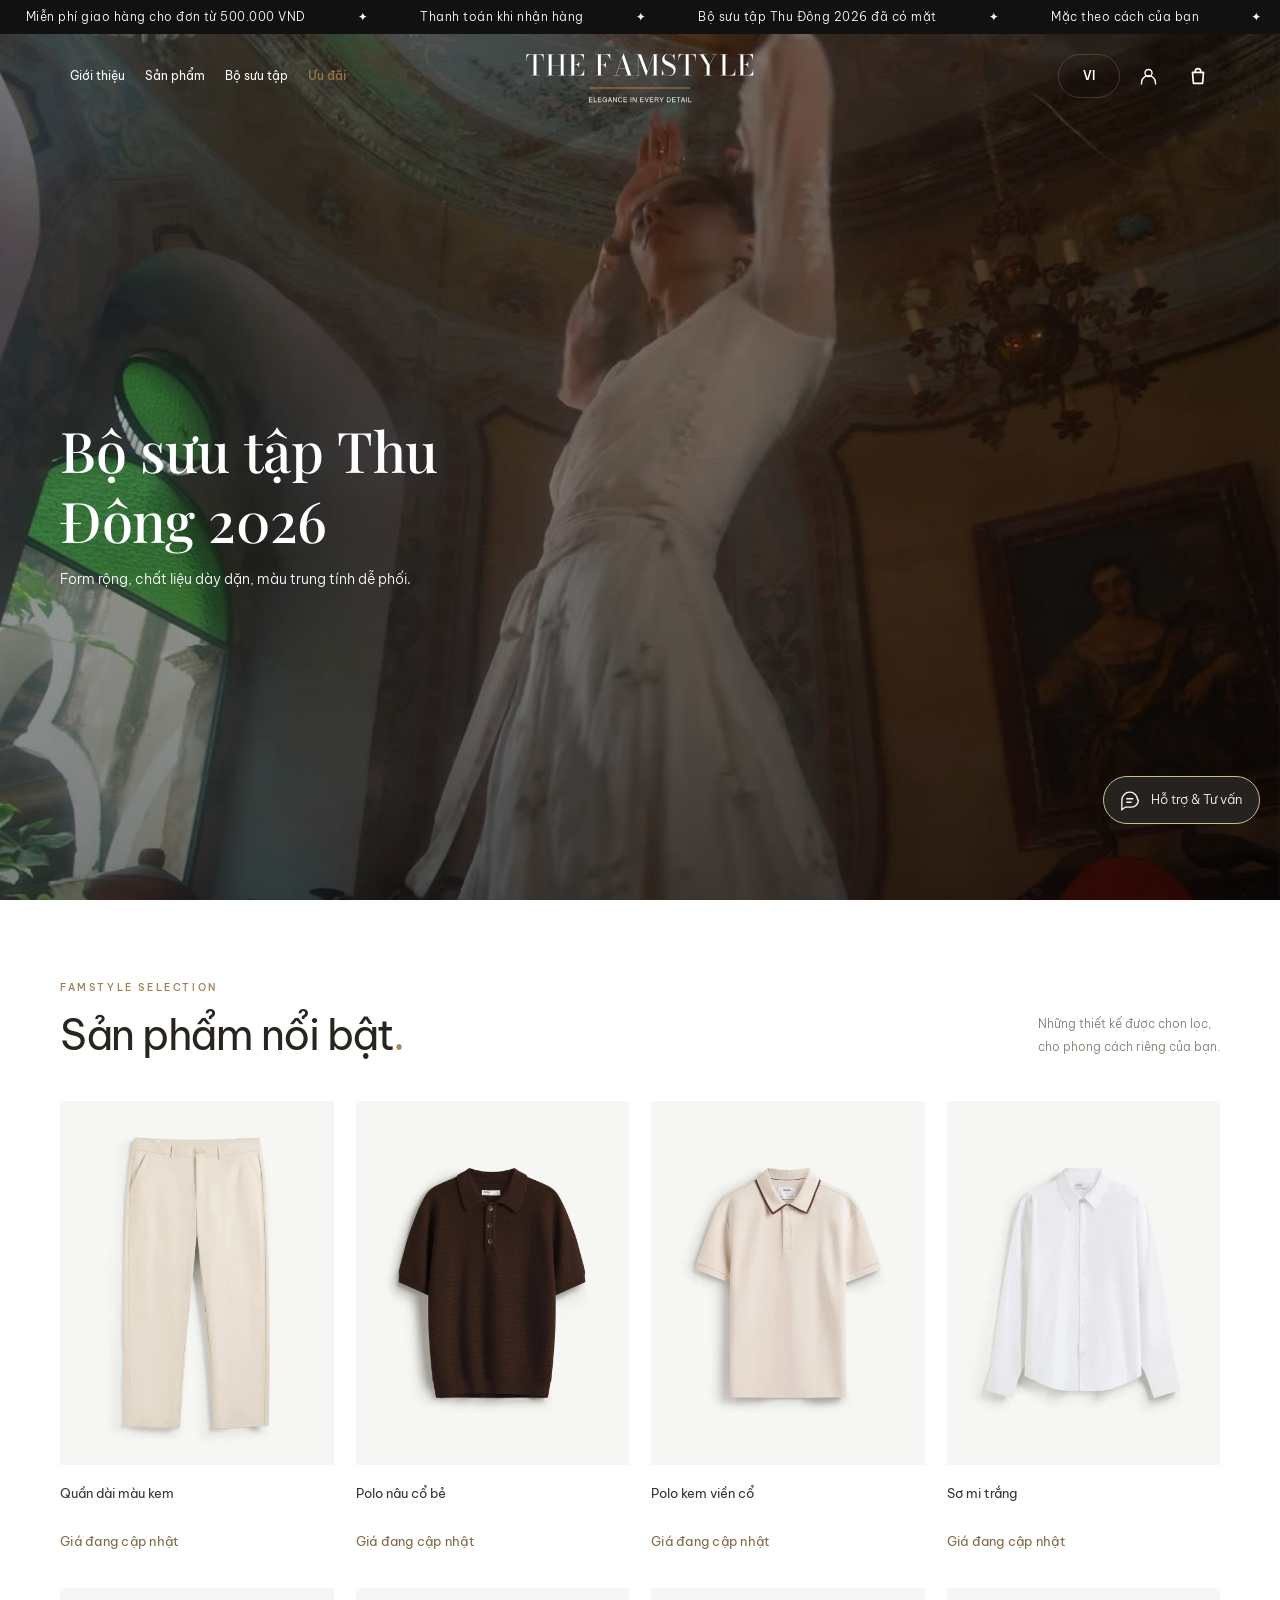
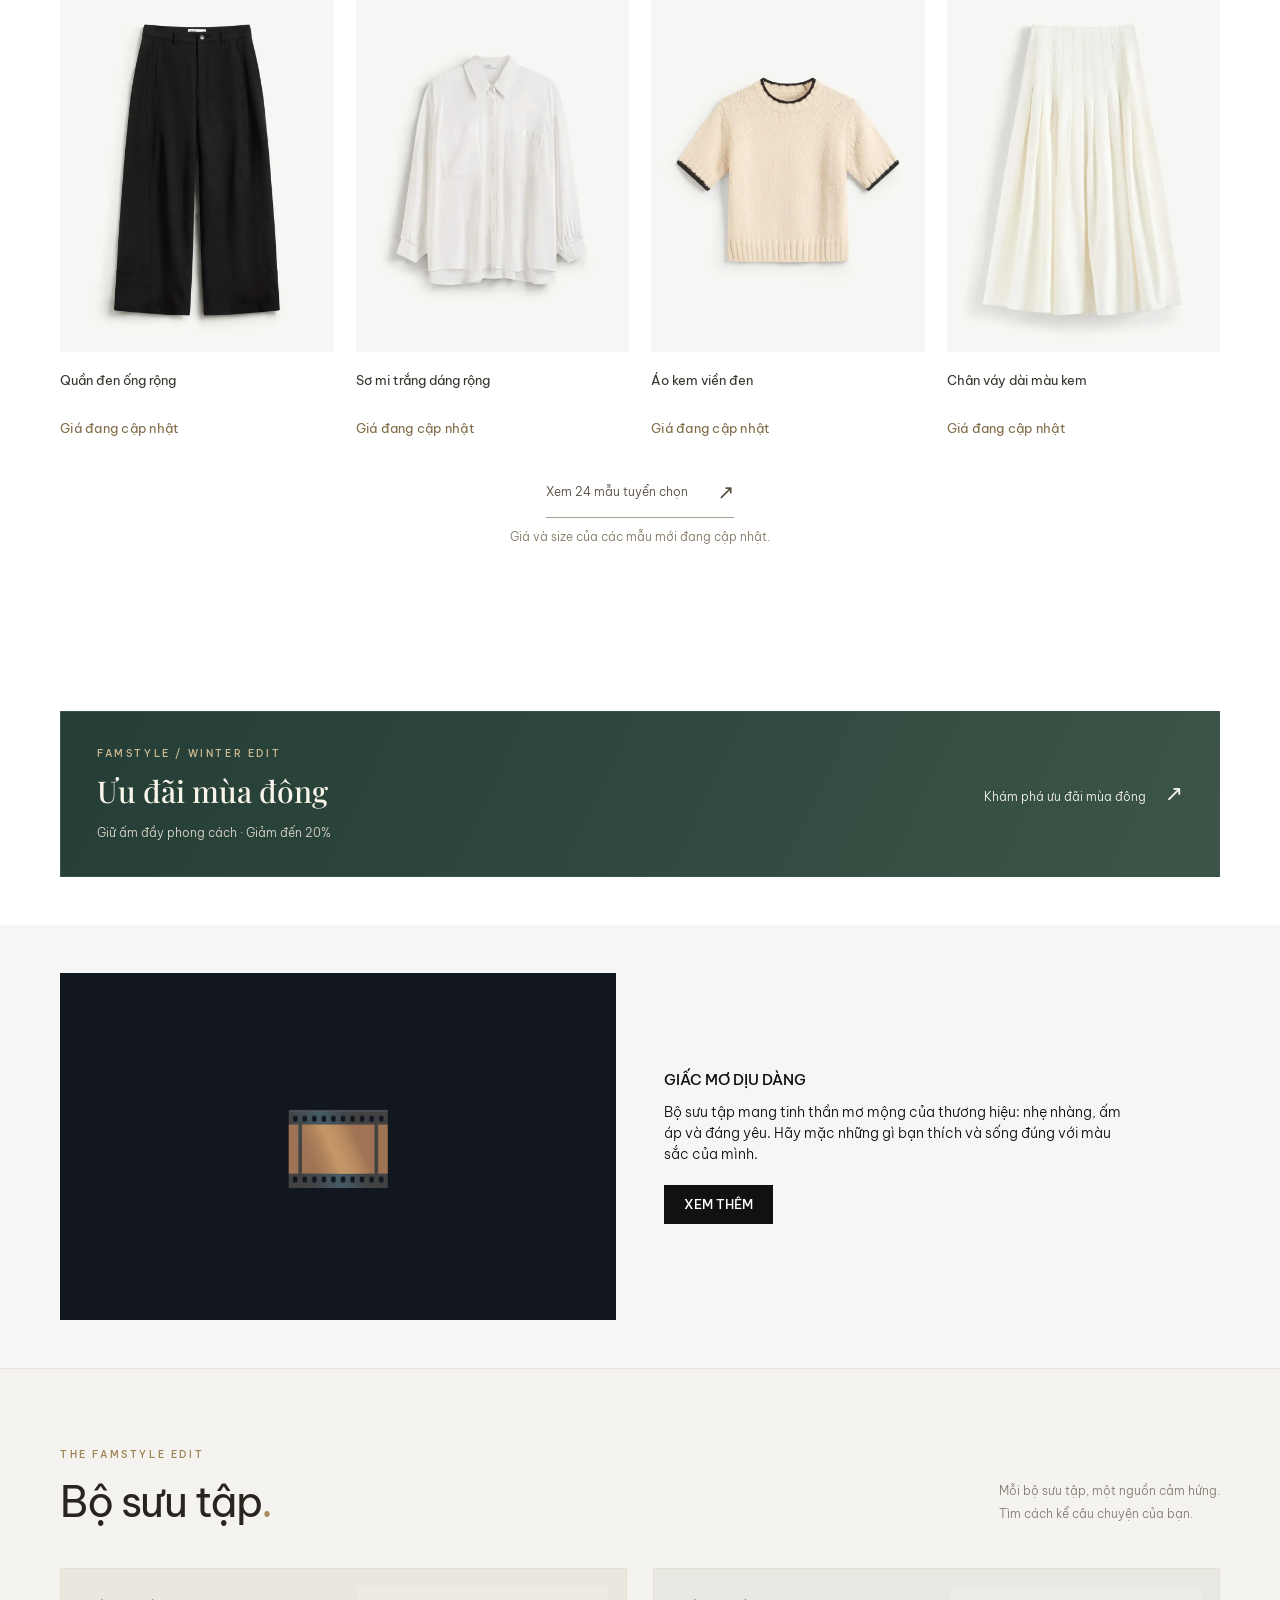
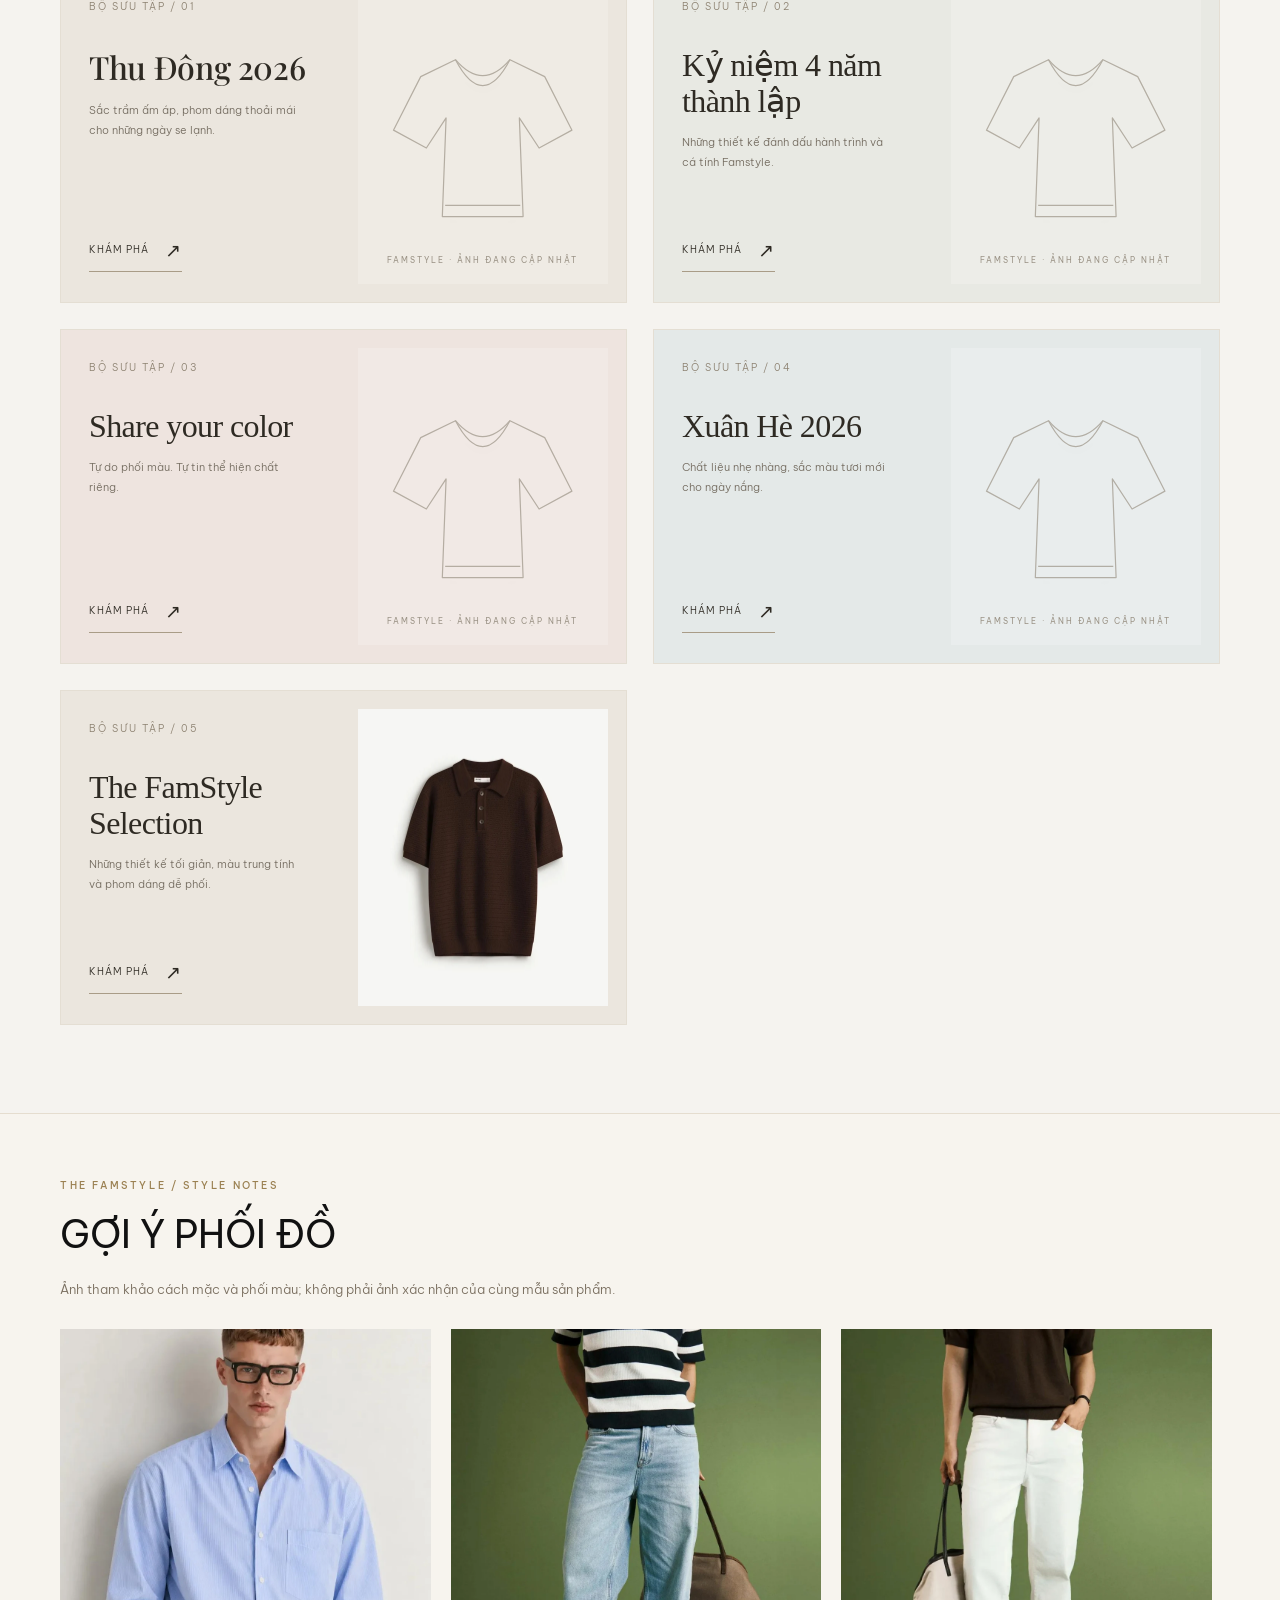
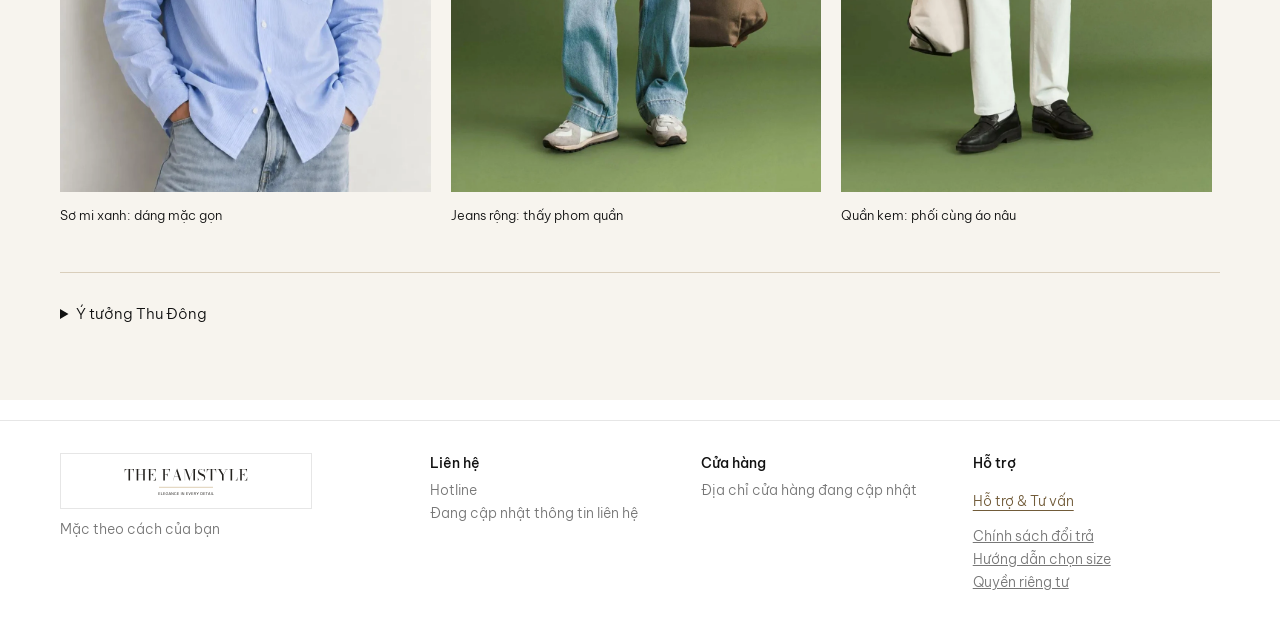
==== index.html @ b9aa9e96 "Remove search from the featured products section Remove the homepage search placeholder and its rend" ====
<!doctype html>
<html lang="vi">
<head>
<meta charset="utf-8">
<meta name="viewport" content="width=device-width, initial-scale=1, viewport-fit=cover">
<title>The FamStyle – Thời trang</title>
<meta name="description" content="Khám phá thời trang Nam và Nữ, bộ sưu tập theo mùa và ưu đãi tại Famstyle. Website đang ở chế độ trải nghiệm, chưa nhận đơn hàng thật.">
<meta property="og:type" content="website">
<meta property="og:title" content="Famstyle – Thời trang">
<meta property="og:description" content="Thời trang Nam và Nữ, bộ sưu tập theo mùa và ưu đãi Famstyle.">
<meta property="og:site_name" content="Famstyle">
<meta name="theme-color" content="#243d36">
<link rel="icon" type="image/svg+xml" href="data:image/svg+xml,%3Csvg xmlns=%22http://www.w3.org/2000/svg%22 viewBox=%220 0 64.00 64%22 role=%22img%22 aria-label=%22Famstyle icon%22%3E%3Ctitle%3EFamstyle icon%3C/title%3E%3Crect width=%2264%22 height=%2264%22 rx=%2212%22 fill=%22%23111318%22/%3E%3Cg transform=%22translate%2832 32%29 scale%28.8%29 translate%28-32 -32%29%22 fill=%22none%22 stroke-linecap=%22round%22 stroke-linejoin=%22round%22 stroke-width=%224.2%22%3E%3Cpath stroke=%22%23fff%22 d=%22M32 35V29c0-2.6 5.8-3.2 5.8-9.2a5.8 5.8 0 1 0-11.6 0%22/%3E%3Cpath stroke=%22%23fff%22 d=%22M10 50 32 35l22 15%22/%3E%3Cpath stroke=%22%23B8975A%22 d=%22M10 50h44%22/%3E%3C/g%3E%3C/svg%3E">
<link href="https://fonts.googleapis.com/css2?family=Be+Vietnam+Pro:wght@300;400;500;600&family=Playfair+Display:wght@500&display=swap" rel="stylesheet">
<style>
/* ===== 1. MÀU SẮC: đổi ở đây để đổi toàn trang ===== */
:root{--bg:#fff;--ink:#111;--muted:#777;--line:#E6E6E6;--soft:#F6F6F6;--star:#F2A900;--hover:#8c734c;--motion-fast:.4s;--motion-base:.5s;--motion-slow:.6s;--motion-ease:cubic-bezier(.22,1,.36,1);--motion-gold:#b8975a;box-sizing:border-box;padding-top:env(safe-area-inset-top,0px);padding-bottom:env(safe-area-inset-bottom,0px)}
html{scroll-padding-top:env(safe-area-inset-top,0px)}
*{box-sizing:border-box}
html{scroll-behavior:smooth}
body{margin:0;background:var(--bg);color:var(--ink);font:300 14px/1.5 "Be Vietnam Pro",system-ui,sans-serif}
button,select{font:inherit;color:inherit}
a{color:inherit}
:focus-visible{outline:2px solid var(--ink);outline-offset:2px}
.wrap{max-width:1200px;margin:auto;padding:0 20px}
.btn{display:inline-block;border:0;background:var(--ink);color:#fff;padding:10px 20px;font-size:13px;font-weight:500;cursor:pointer;text-decoration:none;text-align:center}
.btn.light{background:#fff;color:var(--ink)}

/* ===== 2. THANH ĐẦU TRANG ===== */
header{position:sticky;top:env(safe-area-inset-top,0px);z-index:5;background:#fff;border-bottom:1px solid var(--line)}
.bar{display:flex;align-items:center;gap:28px;height:56px}
.logo{font-weight:600;font-size:20px;letter-spacing:.04em;text-decoration:none;margin-right:auto}
nav{display:flex;gap:24px}nav a{text-decoration:none;font-weight:400}
.cartBtn{background:none;border:0;cursor:pointer;font-weight:500}
@media(max-width:700px){#nav{display:none}}

/* ===== 3. BANNER ===== */
.hero{position:relative;min-height:72vh;display:flex;align-items:center;color:#fff;overflow:hidden}
.hero .bgimg{position:absolute;inset:0;width:100%;height:100%;object-fit:cover}
.hero .txt{position:relative;max-width:520px;padding:0 20px;margin-left:max(20px,calc((100vw - 1200px)/2))}
.hero h1{font-size:clamp(32px,5vw,56px);line-height:1.1;margin:0 0 12px;font-weight:600;letter-spacing:-.02em}
.hero .btn{position:absolute;left:50%;bottom:0;transform:translateX(-50%);background:#fff;color:var(--ink);padding:14px 90px}

/* ===== 4. KHỐI MỤC: tiêu đề + nút "Xem tất cả" ===== */
section{padding:28px 0}
.sh{display:flex;align-items:center;gap:20px;margin-bottom:14px}
.sh h2{margin:0;font-size:14px;font-weight:400;text-transform:uppercase}
.sh .btn{margin-left:auto}
.tab{background:none;border:0;border-bottom:1px solid transparent;padding:6px 0;cursor:pointer;color:var(--muted);text-transform:uppercase}
.tab[aria-selected="true"]{color:var(--ink);border-color:var(--ink)}
.row{display:grid;grid-auto-flow:column;grid-auto-columns:calc(25% - 0px);overflow-x:auto;scroll-snap-type:x mandatory;border:1px solid var(--line)}
.row>*{scroll-snap-align:start;border-right:1px solid var(--line)}
@media(max-width:900px){.row{grid-auto-columns:46%}}
@media(max-width:560px){.row{grid-auto-columns:78%}}

/* sản phẩm */
.pc{padding:16px 14px 14px;display:flex;flex-direction:column;gap:5px}
.im{aspect-ratio:3/4;display:grid;place-items:center;font-size:80px;overflow:hidden}
.im img,.ph img{width:100%;height:100%;object-fit:cover;display:block}
.nm{font-size:13px;font-weight:400}.st{color:var(--star);font-size:12px;letter-spacing:1px}
.pr{font-size:13px;font-weight:500}
.add{display:flex;gap:6px;margin-top:6px}
.add .btn{flex:1;padding:6px}

.ph{aspect-ratio:3/4;display:grid;place-items:center;font-size:90px;overflow:hidden}

/* giới thiệu bộ sưu tập */
.feat{background:var(--soft);padding:48px 0}
.feat .wrap{display:grid;grid-template-columns:1fr 1fr;gap:48px;align-items:center}
.feat .ph{aspect-ratio:16/10}
.feat h3{font-size:15px;font-weight:500;text-transform:uppercase;margin:0 0 10px}
.feat p{margin:0 0 20px;max-width:460px}
@media(max-width:760px){.feat .wrap{grid-template-columns:1fr;gap:20px}}

/* bộ sưu tập + feedback */
.slide{display:grid;grid-auto-flow:column;grid-auto-columns:minmax(240px,28%);gap:12px;overflow-x:auto;scroll-snap-type:x mandatory;padding-bottom:6px}
.slide>*{scroll-snap-align:start}
.slide .ph{aspect-ratio:16/10;font-size:64px}
.cap{margin-top:8px;font-size:12px;text-transform:uppercase}

/* chân trang */
footer{border-top:1px solid var(--line);padding:32px 0;margin-top:20px}
footer .wrap{display:grid;grid-template-columns:1.4fr repeat(3,1fr);gap:24px}
footer b{display:block;font-weight:500;margin-bottom:6px}
footer p{margin:2px 0;color:var(--muted)}
@media(max-width:760px){footer .wrap{grid-template-columns:1fr 1fr}}

/* giỏ hàng */
.shade{position:fixed;inset:0;background:rgba(0,0,0,.45);z-index:9;opacity:0;visibility:hidden;transition:opacity var(--motion-base) ease,visibility 0s var(--motion-base)}
.shade.on{opacity:1;visibility:visible;transition-delay:0s}
aside{position:fixed;top:0;right:0;bottom:0;width:min(400px,100%);background:#fff;z-index:10;display:flex;flex-direction:column;transform:translateX(100%);visibility:hidden;transition:transform var(--motion-base) var(--motion-ease),visibility 0s var(--motion-base)}
aside.on{transform:none;visibility:visible;transition-delay:0s}
.dh{display:flex;justify-content:space-between;align-items:center;padding:16px 18px;border-bottom:1px solid var(--line)}
.dh h2{margin:0;font-size:15px;font-weight:500;text-transform:uppercase}
.db{flex:1;overflow:auto;padding:8px 18px}
.df{padding:14px 18px;border-top:1px solid var(--line)}
.li{display:flex;gap:12px;align-items:center;padding:10px 0;border-bottom:1px solid var(--line)}
.li .t{width:48px;height:56px;display:grid;place-items:center;font-size:26px}
.li .n{flex:1}.li small{display:block;color:var(--muted)}
.q{display:flex;align-items:center;gap:8px}
.q button{width:26px;height:26px;border:1px solid var(--line);background:none;cursor:pointer}
.tot{display:flex;justify-content:space-between;font-weight:500;margin-bottom:10px}
.toast{position:fixed;left:50%;bottom:20px;transform:translateX(-50%);background:var(--ink);color:#fff;padding:9px 16px;z-index:20;opacity:0;visibility:hidden;transform:translate(-50%,8px);transition:opacity .2s,transform .2s,visibility .2s}
.toast.on{opacity:1;visibility:visible;transform:translate(-50%,0)}
.im{text-decoration:none;color:inherit}
.nm a{text-decoration:none}.nm a:hover{text-decoration:underline}
.sz{min-width:42px;padding:8px 12px;border:1px solid var(--line);background:#fff;cursor:pointer}
.sz[aria-pressed="true"]{background:var(--ink);color:#fff;border-color:var(--ink)}
.back{display:inline-block;margin:20px 0;text-decoration:none;font-weight:500}
.dg{display:grid;grid-template-columns:1.1fr 1fr;gap:40px;align-items:start}
.dim{aspect-ratio:3/4;display:grid;place-items:center;font-size:160px;overflow:hidden}
.dim img{width:100%;height:100%;object-fit:cover}
.di h1{font-size:26px;font-weight:500;margin:0 0 6px}
.dpr{font-size:22px;font-weight:600;margin:8px 0 14px}
.di b{display:block;font-weight:500;margin:16px 0 6px}
.opts{display:flex;gap:8px;flex-wrap:wrap}
.col{width:30px;height:30px;border:1px solid var(--line);border-radius:50%;cursor:pointer;padding:0;transition:transform .18s}
.col:hover{transform:scale(1.12)}
.col[aria-pressed="true"]{outline:2px solid var(--ink);outline-offset:2px}
.spec{padding-left:18px;color:var(--muted);margin:16px 0 0}
.more{margin:48px 0 0}
@media(max-width:760px){.dg{grid-template-columns:1fr;gap:20px}}
.cgrid{display:grid;grid-template-columns:repeat(auto-fit,minmax(150px,1fr));gap:12px}
.ctile{display:flex;flex-direction:column;align-items:center;gap:2px;padding:22px 10px;text-decoration:none;color:inherit;border:1px solid var(--line)}
.ctile .ce{font-size:48px;height:72px;display:grid;place-items:center}.ctile .ce img{height:72px}
.ctile b{font-weight:500}.ctile small{color:var(--muted)}
.ct{font-size:28px;font-weight:500;margin:0 0 4px}
.chip{display:inline-block;border:1px solid var(--line);padding:6px 14px;text-decoration:none}
.chip[aria-current="true"]{background:var(--ink);color:#fff;border-color:var(--ink)}
.tools{display:flex;gap:8px;flex-wrap:wrap;align-items:center;margin:14px 0 18px}
.tools select{margin-left:auto;padding:7px 10px;border:1px solid var(--line);background:#fff}
.pgrid{display:grid;grid-template-columns:repeat(auto-fill,minmax(230px,1fr));border-top:1px solid var(--line);border-left:1px solid var(--line)}
.pgrid>.pc{border-right:1px solid var(--line);border-bottom:1px solid var(--line)}
.sub{color:var(--muted);margin:0}
.dd{position:relative}
.dd>a{display:inline-block;padding:18px 14px;transition:color .15s}
.panel{position:absolute;top:100%;left:0;min-width:230px;background:#fff;border:1px solid var(--line);padding:8px 0;box-shadow:0 10px 28px rgba(0,0,0,.08);visibility:hidden;opacity:0;transform:translateY(6px);transition:opacity .16s .1s,transform .16s .1s,visibility 0s .26s}
.dd:hover .panel,.dd:focus-within .panel{visibility:visible;opacity:1;transform:none;transition-delay:0s}
.dd.shut .panel{visibility:hidden;opacity:0;transform:translateY(6px);transition-delay:0s}
.panel a{display:flex;gap:12px;align-items:center;padding:10px 20px;text-decoration:none}
.panel a:hover,.panel a:focus-visible{background:var(--soft)}
.panel a span{width:22px;text-align:center}
.panel hr{border:0;border-top:1px solid var(--line);margin:6px 0}
.cc{display:block;text-decoration:none;color:inherit}
.cc .sub{display:block;margin-top:2px}
.banner{display:grid;grid-template-columns:200px 1fr;gap:28px;align-items:center;padding:28px;margin-bottom:6px}
.bi{aspect-ratio:1;font-size:96px;display:grid;place-items:center;overflow:hidden}
.bi img{width:100%;height:100%;object-fit:cover}
.banner p{max-width:520px;margin:6px 0}
@media(max-width:700px){.banner{grid-template-columns:1fr}.bi{aspect-ratio:2/1}}
nav{gap:0}
.dd:hover>a,.dd:focus-within>a{color:var(--hover)}
.panel a:hover,.panel a:focus-visible{color:var(--hover)}
.pv{position:fixed;z-index:30;width:300px;background:#fff;border:1px solid var(--line);border-radius:16px;overflow:hidden;box-shadow:0 14px 40px rgba(0,0,0,.16);pointer-events:none;visibility:hidden;opacity:0;transform:translateY(6px);transition:opacity .18s ease,transform .18s ease,visibility .18s}
.pv.glide{transition:opacity .18s ease,transform .18s ease,visibility .18s,left .22s cubic-bezier(.2,.8,.2,1),top .22s cubic-bezier(.2,.8,.2,1)}
.pv .pi,.pv .pb{animation:fadeIn .2s ease}
.pv.on{visibility:visible;opacity:1;transform:none}
.pv .pi{position:relative;aspect-ratio:1/1;display:grid;place-items:center;font-size:110px;overflow:hidden}
.pv .pi img{width:100%;height:100%;object-fit:cover}
.pv .pb{padding:12px 14px 14px}
.pv h4{margin:0 0 2px;font-size:14px;font-weight:500}
.pv b{display:block;margin-top:2px;font-weight:600}
.pv p{margin:6px 0 0;color:var(--muted);font-size:13px}
.pv .pz{display:flex;gap:5px;flex-wrap:wrap;margin-top:8px}
.pv .pz span{border:1px solid var(--line);border-radius:6px;padding:1px 8px;font-size:12px}
@media(hover:none){.pv{display:none}}
@keyframes fadeIn{from{opacity:0}to{opacity:1}}
@keyframes fadeUp{from{opacity:0;transform:translateY(10px)}to{opacity:1;transform:none}}
#home:not([hidden]){animation:none}
#detail:not([hidden]),#catpage:not([hidden]){animation:none}
#products .pc,.pgrid>.pc{animation:none}
.row,.slide{scroll-behavior:smooth}
.pc{transition:background .2s}.pc:hover{background:#FAFAFB}
.im{overflow:hidden}
.im img{transition:transform var(--motion-base) var(--motion-ease)}
@media(hover:hover) and (pointer:fine){.pc:hover .im img{transform:scale(1.03)}}
.pc:focus-within .im img{transform:scale(1.03)}
.btn,.chip,.sz,.tab,.q button,.ctile,.cc .ph{transition:background-color var(--motion-fast) ease,color var(--motion-fast) ease,border-color var(--motion-fast) ease,opacity var(--motion-fast) ease,transform var(--motion-fast) var(--motion-ease),box-shadow var(--motion-fast) ease}
.btn:hover{opacity:1}.btn:active{scale:.985}
.chip:hover,.sz:hover{border-color:var(--ink)}
.q button:hover{background:var(--soft)}
.ctile:hover{border-color:var(--ink);transform:translateY(-2px)}
.cc:hover .ph{transform:translateY(-2px)}
@media(prefers-reduced-motion:reduce){*,*::before,*::after{animation:none!important;transition:none!important}html,.row,.slide{scroll-behavior:auto}}
.chip.s{font-size:13px;padding:4px 12px;color:var(--muted)}
.chip.s[aria-current="true"]{color:#fff}
.tools.subs{margin-top:-6px}
.bar{position:relative}
.dd.mega{position:static}
.panel.mega{left:0;right:0;min-width:0;padding:0}
.mg{display:grid;grid-template-columns:repeat(5,1fr);gap:8px 24px;padding:22px 28px 14px}
.mg a{display:block;padding:5px 0;text-decoration:none;color:var(--muted)}
.mg a:hover{color:var(--hover);background:none}
.mg .mh{color:var(--ink);font-weight:500;margin-bottom:4px}
.mf{border-top:1px solid var(--line);padding:12px 28px}
.mf a{display:inline;padding:0;font-weight:500}
.mf a:hover{background:none}
@media(max-width:1000px){.mg{grid-template-columns:repeat(3,1fr)}}
.rv{margin-top:48px;display:grid;grid-template-columns:300px 1fr;gap:40px;align-items:start;border-top:1px solid var(--line);padding-top:32px}
.rv h2{margin:0 0 14px;font-size:14px;font-weight:400;text-transform:uppercase}
.big{font-size:44px;font-weight:600;line-height:1}
.big small{font-size:14px;font-weight:300;color:var(--muted)}
.dr{display:grid;grid-template-columns:28px 1fr 24px;gap:8px;align-items:center;font-size:12px;color:var(--muted);margin:4px 0}
.dr i{height:6px;background:var(--soft);display:block}.dr u{display:block;height:100%;background:var(--star);transition:width .4s ease}
.rf{margin-top:24px;padding-top:20px;border-top:1px solid var(--line)}
.rf h3{margin:0 0 6px;font-size:15px;font-weight:500}
.rf label{display:block;margin:12px 0 4px;font-weight:500}
.f{width:100%;padding:9px 12px;border:1px solid var(--line);background:#fff;font:inherit;color:inherit}
textarea.f{resize:vertical}
.err{color:#C62828;font-size:13px;margin:8px 0}
.rf .btn{margin-top:12px}
.sp{background:none;border:0;font-size:28px;line-height:1;color:var(--line);cursor:pointer;padding:0 2px;transition:color .15s,transform .15s}
.sp.on,.sp:hover{color:var(--star)}.sp:hover{transform:scale(1.12)}
.ri{padding:16px 0;border-bottom:1px solid var(--line)}.ri:first-child{padding-top:0}
.rh{display:flex;gap:10px;align-items:center;flex-wrap:wrap}.rh small{color:var(--muted);margin-left:auto}
.ri p{margin:6px 0 0;white-space:pre-wrap;overflow-wrap:anywhere}
.lk{background:none;border:0;color:var(--muted);text-decoration:underline;cursor:pointer;padding:6px 0 0}
@media(max-width:760px){.rv{grid-template-columns:1fr;gap:24px}}
.sw{position:relative;flex:0 1 230px;min-width:0;transition:flex-basis .25s ease}
.sw:focus-within{flex-basis:340px}
.hs{width:100%;padding:9px 14px 9px 36px;border:1px solid var(--line);background:var(--soft) url("data:image/svg+xml,%3Csvg xmlns='http://www.w3.org/2000/svg' viewBox='0 0 24 24' fill='none' stroke='%23777' stroke-width='2' stroke-linecap='round'%3E%3Ccircle cx='11' cy='11' r='7'/%3E%3Cpath d='m20 20-3.5-3.5'/%3E%3C/svg%3E") no-repeat 12px center/16px;font:inherit;color:inherit;transition:border-color .18s,background-color .18s}
.hs:focus{border-color:var(--ink);background-color:#fff;outline:none}
.sug{position:absolute;top:calc(100% + 6px);right:0;width:min(380px,92vw);background:#fff;border:1px solid var(--line);box-shadow:0 14px 36px rgba(0,0,0,.12);z-index:8;animation:fadeUp .16s ease}
.sug[hidden]{display:none}
.si{display:flex;gap:12px;align-items:center;padding:8px 12px;text-decoration:none}
.si:hover,.si[aria-selected="true"]{background:var(--soft)}
.sth{width:42px;height:50px;display:grid;place-items:center;font-size:24px;flex:none;overflow:hidden}
.sth img{width:100%;height:100%;object-fit:cover}
.sin{flex:1;min-width:0}.sin b{display:block;font-weight:400;white-space:nowrap;overflow:hidden;text-overflow:ellipsis}.sin small{color:var(--muted)}
.sip{font-weight:500;white-space:nowrap}
.sf,.se{display:block;padding:11px 14px;border-top:1px solid var(--line);font-weight:500;text-decoration:none}
.se{border:0;font-weight:300;color:var(--muted)}
.sf:hover{color:var(--hover)}
@media(max-width:700px){.bar{gap:12px}.logo{font-size:17px;margin-right:0}.sw{flex:1 1 auto}.sw:focus-within{flex-basis:auto}}
.sl{position:absolute;inset:0;display:grid;place-items:center;opacity:0;transition:opacity .4s ease}
.sl.on{opacity:1}
.sl span{display:block;font-size:110px;line-height:1;transition:transform .4s ease}
.sl img{width:100%;height:100%;object-fit:cover}
.sl em{position:absolute;top:12px;left:12px;font-style:normal;font-size:12px;background:rgba(255,255,255,.88);padding:2px 10px;border-radius:99px}
.pd{position:absolute;left:0;right:0;bottom:10px;display:flex;justify-content:center;gap:6px}
.pd i{width:6px;height:6px;border-radius:99px;background:rgba(0,0,0,.25);transition:width .25s,background .25s}
.pd i.on{width:18px;background:var(--ink)}
/* ===== HIỆU ỨNG ===== */
#prog{position:fixed;top:0;left:0;right:0;height:3px;background:var(--ink);transform:scaleX(0);transform-origin:0 0;z-index:40}
header{transition:box-shadow .25s}header.shadow{box-shadow:0 6px 24px rgba(0,0,0,.07)}
.mq{background:var(--ink);color:#fff;overflow:hidden;font-size:12px;letter-spacing:.04em;white-space:nowrap}
.mqt{display:inline-flex;animation:mq 40s linear infinite}
.mq:hover .mqt,.mq.hold .mqt{animation-play-state:paused}
.mq{position:relative;cursor:pointer}
.mqg{display:inline-flex}.mqg span{padding:8px 26px}
@keyframes mq{to{transform:translateX(-50%)}}
/* 1–2. Cinematic hero and staggered words: one entrance, no scroll parallax. */
#hero{background-size:cover!important}
.hero::before,.hero::after{content:"";position:absolute;border-radius:50%;opacity:.12;pointer-events:none;background:#b8975a}
.hero::before{width:380px;height:380px;top:-120px;right:8%}
.hero::after{width:320px;height:320px;bottom:-100px;right:28%}
.hero .txt,.hero .btn{z-index:1}
.hero .bgimg{animation:heroMediaIn var(--motion-slow) var(--motion-ease) both}
.hero h1 span{display:inline-block;animation:wordUp var(--motion-base) var(--motion-ease) calc(var(--i)*35ms) both}
.hero p{animation:fadeUp var(--motion-base) var(--motion-ease) .1s both}
.hero .btn{animation:btnIn var(--motion-base) var(--motion-ease) .16s backwards}
.hero .btn:hover{background:#f1e9db;color:#24221f}
@keyframes heroMediaIn{from{opacity:.45;transform:scale(1.03)}to{opacity:1;transform:scale(1)}}
@keyframes wordUp{from{opacity:0;transform:translateY(16px)}to{opacity:1;transform:translateY(0)}}
@keyframes btnIn{from{opacity:0;translate:0 12px}to{opacity:1;translate:0 0}}
/* 4. Reveal once; transforms live on the independent translate property. */
.rvl{opacity:0;translate:0 16px;transition:opacity var(--motion-slow) var(--motion-ease) var(--d,0ms),translate var(--motion-slow) var(--motion-ease) var(--d,0ms)}
.rvl.in,.rvl:focus-within{opacity:1;translate:0 0}
.cartBtn.bump{animation:bump .45s cubic-bezier(.3,1.6,.5,1)}
@keyframes bump{40%{transform:scale(1.06)}}
#topBtn{position:fixed;right:20px;bottom:calc(20px + env(safe-area-inset-bottom,0px));width:44px;height:44px;border-radius:50%;border:0;background:var(--ink);color:#fff;font-size:18px;cursor:pointer;z-index:8;opacity:0;visibility:hidden;transform:translateY(12px);transition:opacity .25s,transform .25s,visibility .25s,background .2s}
#topBtn.on{opacity:1;visibility:visible;transform:none}
#topBtn:hover{background:var(--hover)}
.logo{display:flex;align-items:center}
.lg{display:block;height:40px;width:auto}
.lg-icon{display:none;height:40px}
.lg.f{height:36px;margin-bottom:10px}
.cartBtn,.hero .btn{white-space:nowrap}
@media(max-width:700px){.lg-full{display:none}.lg-icon{display:block}.hero .btn{padding:14px 44px}}
/* ===== Ô TÌM KIẾM ẨN: chỉ hiện biểu tượng; di chuột vào (hoặc bấm) thì mở rộng và đẩy menu bên trái sang trái ===== */
.sw{position:relative;flex:0 0 40px;height:40px;min-width:0;transition:flex-basis .35s cubic-bezier(.2,.8,.2,1)}
.hs{width:100%;height:40px;padding:0;border-color:transparent;background-color:transparent;color:transparent;cursor:pointer;transition:border-color .2s,background-color .2s,color .2s}
.hs::placeholder{color:transparent}
.sw:hover,.sw:focus-within{flex-basis:300px}
.sw:has(.hs:not(:placeholder-shown)){flex-basis:300px}
.sw:hover .hs,.sw:focus-within .hs{padding:0 14px 0 36px;border-color:var(--line);background-color:#fff;color:var(--ink);cursor:text}
.sw:has(.hs:not(:placeholder-shown)) .hs{padding:0 14px 0 36px;border-color:var(--line);background-color:#fff;color:var(--ink);cursor:text}
.sw:hover .hs::placeholder,.sw:focus-within .hs::placeholder{color:#9a9ca6}
.hs:focus{border-color:var(--ink)}
@media(max-width:900px){
 .sw:hover,.sw:focus-within{flex-basis:220px}
 .sw:has(.hs:not(:placeholder-shown)){flex-basis:220px}
}
@media(max-width:700px){
 .sw{margin-left:auto}
 .sw:hover,.sw:focus-within{flex:1 1 40px}
 .sw:has(.hs:not(:placeholder-shown)){flex:1 1 40px}
 .sug{position:fixed;left:12px;right:12px;width:auto}
}
/* ===== GIỚI THIỆU ===== */
section[id]{scroll-margin-top:70px}
.nl{display:inline-block;padding:18px 14px;transition:color .15s}.nl:hover{color:var(--hover)}
.ab{display:grid;grid-template-columns:1.1fr 1fr;gap:48px;align-items:start}
.abt h3{font-size:26px;line-height:1.25;font-weight:500;margin:0 0 14px;letter-spacing:-.01em}
.abt p{color:#4D505B;margin:0 0 12px;max-width:580px;line-height:1.7}
.abt p.abq{color:var(--ink);font-weight:500;border-left:2px solid #B8975A;padding-left:14px;margin:18px 0 6px}
.abt .btn{margin-top:10px}
.abf{display:grid;gap:12px}
.fc{display:flex;gap:14px;align-items:center;padding:16px;border:1px solid var(--line);border-radius:12px;background:#fff;transition:transform .2s,border-color .2s}
.fc:hover{transform:translateY(-2px);border-color:var(--ink)}
.fc .e{font-size:24px;width:46px;height:46px;display:grid;place-items:center;background:var(--soft);border-radius:10px;flex:none}
.fc b{display:block;font-weight:500}.fc span{color:var(--muted);font-size:13px}
.steps{display:grid;grid-template-columns:repeat(3,1fr);margin-top:36px;border:1px solid var(--line);background:#fff}
.stp{padding:20px 22px;border-right:1px solid var(--line)}.stp:last-child{border-right:0}
.stp i{font-style:normal;font-size:12px;color:var(--hover);font-weight:500}
.stp b{display:block;font-weight:500;margin:2px 0 4px}.stp span{color:var(--muted);font-size:13px}
@media(max-width:760px){.ab{grid-template-columns:1fr;gap:24px}.steps{grid-template-columns:1fr}.stp{border-right:0;border-bottom:1px solid var(--line)}.stp:last-child{border-bottom:0}}
.ctc{display:grid;grid-template-columns:repeat(3,1fr);gap:12px}
@media(max-width:760px){.ctc{grid-template-columns:1fr}}
/* ===== THANH TOÁN ===== */
.ckw{display:grid;grid-template-columns:1.25fr 1fr;gap:32px;align-items:start;margin-top:8px}
.ckb{background:#fff;border:1px solid var(--line);border-radius:12px;padding:20px 22px;margin-bottom:16px}
.ckb h2{margin:0 0 4px;font-size:15px;font-weight:500;display:flex;gap:10px;align-items:center}
.ckb h2 i{font-style:normal;width:24px;height:24px;border-radius:50%;background:var(--ink);color:#fff;font-size:12px;display:grid;place-items:center;flex:none}
.ckb label.l{display:block;margin:14px 0 4px;font-weight:500}
.ckb label.l small{color:var(--muted);font-weight:300}
.ckg{display:grid;grid-template-columns:1fr 1fr;gap:0 14px}
.f.bad{border-color:#C62828}
.po{display:flex;gap:12px;align-items:flex-start;padding:14px;border:1px solid var(--line);border-radius:10px;cursor:pointer;margin-top:10px;transition:border-color .2s,background .2s}
.po.on{border-color:var(--ink);background:var(--soft)}
.po input{margin-top:4px;accent-color:var(--ink)}
.po b{display:block;font-weight:500}.po span{color:var(--muted);font-size:13px}
.bankbox{margin-top:12px;padding:12px 16px;border:1px dashed var(--line);border-radius:10px;font-size:13px}
.bankbox[hidden]{display:none}
.bankbox div{display:flex;justify-content:space-between;gap:12px;padding:3px 0}.bankbox span{color:var(--muted)}
.sumc{position:sticky;top:76px}
.sl2{display:flex;gap:12px;align-items:center;padding:10px 0;border-bottom:1px solid var(--line)}
.sl2 .t{width:48px;height:56px;display:grid;place-items:center;font-size:24px;border-radius:8px;flex:none}
.sl2 .n{flex:1;min-width:0}.sl2 .n small{display:block;color:var(--muted)}
.sm{display:flex;justify-content:space-between;margin:8px 0;color:var(--muted)}.sm.t{color:var(--ink);font-weight:600;font-size:17px}
.okp{text-align:center;padding:12px 0 0}
.okc{width:64px;height:64px;border-radius:50%;background:var(--ink);color:#fff;display:grid;place-items:center;font-size:30px;margin:12px auto 8px;animation:pop .5s cubic-bezier(.3,1.6,.5,1)}
@keyframes pop{from{transform:scale(.4);opacity:0}}
@media(max-width:860px){.ckw{grid-template-columns:1fr}.sumc{position:static}.ckg{grid-template-columns:1fr}}
/* ===== ĐẦU TRANG KIỂU KRIK: menu danh mục có xổ xuống, biểu tượng giỏ hàng + mini-cart, banner toàn màn hình ===== */
.dd>a,.nl{padding:18px 11px}
.hero{min-height:max(480px,calc(100svh - 90px))}
.hero.vid::before,.hero.vid::after{display:none}
.scrim{position:absolute;inset:0;background:linear-gradient(180deg,rgba(0,0,0,.18),rgba(0,0,0,.5))}
.cw{position:relative}
.cartBtn{position:relative;width:42px;height:42px;display:grid;place-items:center;border-radius:50%;padding:0;transition:background .2s}
.cartBtn:hover{background:var(--soft)}
.cartBtn svg{width:22px;height:22px}
.bd{position:absolute;top:1px;right:-1px;min-width:17px;height:17px;border-radius:99px;background:var(--hover);color:#fff;font-size:10px;font-weight:600;display:grid;place-items:center;padding:0 4px}
.bd.z{display:none}
.mini{position:absolute;right:0;top:100%;width:340px;background:#fff;border:1px solid var(--line);border-radius:12px;box-shadow:0 14px 36px rgba(0,0,0,.12);visibility:hidden;opacity:0;transform:translateY(6px);transition:opacity .16s .08s,transform .16s .08s,visibility 0s .24s;z-index:7;overflow:hidden}
.cw:hover .mini,.cw:focus-within .mini{visibility:visible;opacity:1;transform:none;transition-delay:0s}
.cw.shut .mini{visibility:hidden;opacity:0;transition-delay:0s}
.mnh{padding:12px 16px;font-weight:500;border-bottom:1px solid var(--line)}
.mnl{padding:4px 16px;max-height:280px;overflow:auto}
.mni{display:flex;gap:10px;align-items:center;padding:8px 0;border-bottom:1px solid var(--line)}
.mni .t{width:40px;height:48px;display:grid;place-items:center;font-size:20px;border-radius:6px;flex:none}
.mni .x{flex:1;min-width:0}.mni b{display:block;font-weight:400;font-size:13px;white-space:nowrap;overflow:hidden;text-overflow:ellipsis}.mni small{color:var(--muted)}
.mni>span{font-size:13px;font-weight:500;white-space:nowrap}
.mnt{display:flex;justify-content:space-between;padding:10px 16px}
.mnb{display:grid;grid-template-columns:1fr 1fr;gap:8px;padding:0 16px 14px}.mnb .btn{padding:10px 8px;border:1px solid var(--ink)}
@media(hover:none){.cw:hover .mini{visibility:hidden;opacity:0}}
.hb{display:none;width:40px;height:40px;border:0;background:none;cursor:pointer;flex-direction:column;justify-content:center;gap:5px;padding:0 9px;margin-right:-8px}
.hb span{display:block;height:2px;background:var(--ink)}
.mmx{position:fixed;inset:0;background:rgba(0,0,0,.45);z-index:11;opacity:0;visibility:hidden;transition:opacity .28s,visibility .28s}
.mmx.on{opacity:1;visibility:visible}
.mm{position:fixed;top:0;left:0;bottom:0;width:min(340px,86vw);background:#fff;z-index:12;overflow:auto;transform:translateX(-100%);visibility:hidden;transition:transform .3s cubic-bezier(.2,.8,.2,1),visibility .3s}
.mm.on{transform:none;visibility:visible}
.mmh{display:flex;justify-content:space-between;align-items:center;padding:14px 18px;border-bottom:1px solid var(--line)}
.mmc{background:none;border:0;font-size:20px;cursor:pointer;width:40px;height:40px}
.mml details{border-bottom:1px solid var(--line)}
.mml summary{list-style:none;padding:16px 20px;font-weight:500;cursor:pointer;display:flex;justify-content:space-between}
.mml summary::-webkit-details-marker{display:none}
.mml summary::after{content:"+";font-weight:300;font-size:20px;line-height:1}
.mml details[open] summary::after{content:"−"}
.mml details a{display:block;padding:11px 20px 11px 32px;text-decoration:none;color:var(--muted)}
.mml details a:hover,.mml>a:hover{color:var(--hover)}
.mml>a{display:block;padding:16px 20px;font-weight:500;text-decoration:none;border-bottom:1px solid var(--line)}
@media(max-width:960px){#nav{display:none}.hb{display:flex}}
/* ===== ĐẦU TRANG HÒA VÀO BANNER (chỉ ở trang chủ khi chưa cuộn; sang mục khác hoặc cuộn xuống thì trắng như cũ) ===== */
.dd>a,.nl{padding:18px 14px}
header{transition:background-color .3s,color .3s,border-color .3s,box-shadow .25s}
body.home #home{margin-top:-57px}
body.home .hero{min-height:max(520px,calc(100svh - 34px));padding-top:57px}
body.ov header{background:transparent;border-bottom-color:transparent;box-shadow:none;color:#fff;--lgb:#fff;--lgf:#111318;--lgt:#fff}
body.ov header .hb span{background:#fff}
body.ov header .cartBtn:hover{background:rgba(255,255,255,.16)}
body.ov .sw:not(:hover):not(:focus-within) .hs{background-image:url("data:image/svg+xml,%3Csvg xmlns='http://www.w3.org/2000/svg' viewBox='0 0 24 24' fill='none' stroke='%23fff' stroke-width='2' stroke-linecap='round'%3E%3Ccircle cx='11' cy='11' r='7'/%3E%3Cpath d='m20 20-3.5-3.5'/%3E%3C/svg%3E")}
.panel,.mini,.sug{color:var(--ink)}
body.ov .dd:hover>a,body.ov .dd:focus-within>a,body.ov .nl:hover{color:#fff;text-decoration:underline;text-underline-offset:7px;text-decoration-thickness:1px}
/* ===== SẢN PHẨM NỔI BẬT ===== */
#featured .sh{margin-bottom:22px;justify-content:center;text-align:center}
#featured .sh h2{font-size:30px;font-weight:500;letter-spacing:.04em;line-height:1.2}
@media(max-width:700px){#featured .sh h2{font-size:22px}}
.fgrid{display:grid;grid-template-columns:repeat(4,1fr);gap:28px 16px}
@media(max-width:1000px){.fgrid{grid-template-columns:repeat(3,1fr)}}
@media(max-width:700px){.fgrid{grid-template-columns:repeat(2,1fr);gap:22px 10px}}
.fim{position:relative;aspect-ratio:3/4;overflow:hidden}
.fl{position:absolute;inset:0;display:block}
.f1,.f2{position:absolute;inset:0;display:grid;place-items:center;font-size:88px;transition:opacity var(--motion-base) ease,transform var(--motion-base) var(--motion-ease)}
.f1 img,.f2 img{width:100%;height:100%;object-fit:cover}
.f2{opacity:0}
@media(hover:hover) and (pointer:fine){.fp:hover .f2{opacity:1;transform:scale(1.03)}.fp:hover .f1{opacity:0;transform:scale(1.03)}}
.fp:focus-within .f2{opacity:1;transform:scale(1.03)}.fp:focus-within .f1{opacity:0;transform:scale(1.03)}
.ftag{position:absolute;top:10px;left:10px;background:var(--ink);color:#fff;font-size:12px;padding:2px 8px;z-index:2}
.fic{position:absolute;top:10px;right:10px;display:flex;flex-direction:column;gap:8px;z-index:2;opacity:0;transform:translateX(8px);transition:opacity var(--motion-fast) ease,transform var(--motion-fast) var(--motion-ease)}
.fic button,.fic a{width:36px;height:36px;border-radius:50%;background:#fff;border:0;display:grid;place-items:center;cursor:pointer;color:var(--ink);box-shadow:0 2px 8px rgba(0,0,0,.12);transition:background .2s,color .2s}
.fic button:hover,.fic a:hover{background:var(--ink);color:#fff}
.fic svg{width:18px;height:18px}
.fq{position:absolute;left:0;right:0;bottom:0;padding:12px;background:rgba(255,255,255,.94);transform:translateY(100%);transition:transform .3s cubic-bezier(.2,.8,.2,1);z-index:2;text-align:center}
.fq span{display:block;font-size:12px;margin-bottom:8px}
.fq div{display:flex;gap:6px;justify-content:center;flex-wrap:wrap}
.fq button{min-width:36px;padding:5px 8px;border:1px solid var(--line);background:#fff;cursor:pointer;font-size:13px;transition:background .15s,color .15s,border-color .15s}
.fq button:hover{background:var(--ink);color:#fff;border-color:var(--ink)}
.fp:hover .fic,.fp:focus-within .fic{opacity:1;transform:none}
.fp:hover .fq,.fp:focus-within .fq{transform:none}
.fn{margin-top:10px;font-size:14px}.fn a{text-decoration:none}.fn a:hover{text-decoration:underline}
.fpr{font-weight:600;margin-top:2px}.fpr s{color:var(--muted);font-weight:400;font-size:13px;margin-left:8px}
.fmore{text-align:center;margin-top:32px}.fmore .btn{padding:12px 36px}
@media(hover:none){.fq{display:none}.fic{opacity:1;transform:none}}
/* ===== XEM NHANH (bấm hình con mắt) ===== */
.qv{position:fixed;inset:0;z-index:15;background:rgba(10,12,20,.55);display:flex;align-items:center;justify-content:center;padding:20px;opacity:0;visibility:hidden;transition:opacity .25s,visibility .25s}
.qv[hidden]{display:none}
.qv.on{opacity:1;visibility:visible}
.qvd{position:relative;background:#fff;border-radius:16px;width:min(940px,100%);max-height:calc(100vh - 40px);overflow:auto;display:grid;grid-template-columns:1fr 1fr;transform:translateY(14px) scale(.98);transition:transform .3s cubic-bezier(.2,.8,.2,1)}
.qv.on .qvd{transform:none}
.qvg{position:relative;overflow:hidden;aspect-ratio:4/5}
.qvg .sl span{font-size:160px}
.qvg .pd i{cursor:pointer}
.qvi{padding:30px 30px 26px;display:flex;flex-direction:column;align-self:center}
.qvi h2{font-size:24px;font-weight:500;margin:0 0 6px;letter-spacing:-.01em;padding-right:36px}
.qvc{position:absolute;top:12px;right:12px;width:36px;height:36px;border-radius:50%;border:0;background:#fff;box-shadow:0 2px 10px rgba(0,0,0,.16);font-size:15px;cursor:pointer;z-index:3;transition:background .2s,color .2s}
.qvc:hover{background:var(--ink);color:#fff}
.qva{position:absolute;top:50%;transform:translateY(-50%);width:38px;height:38px;border-radius:50%;border:0;background:rgba(255,255,255,.92);cursor:pointer;font-size:22px;line-height:1;z-index:2;box-shadow:0 2px 8px rgba(0,0,0,.14);transition:background .2s,color .2s}
.qva:hover{background:var(--ink);color:#fff}
.qva.l{left:12px}.qva.r{right:12px}
.qvl{display:block;margin-top:14px;text-align:center;text-decoration:underline;color:var(--muted)}
.qvl:hover{color:var(--ink)}
@media(max-width:700px){
 .qv{align-items:flex-end;padding:12px}
 .qvd{grid-template-columns:1fr;max-height:calc(100svh - 24px)}
 .qvg{aspect-ratio:1/1}
 .qvi{padding:22px 20px 20px}
}
.li .t,.sl2 .t,.mni .t{overflow:hidden}
.li .t img,.sl2 .t img,.mni .t img{width:100%;height:100%;object-fit:cover}

/* Famstyle — refined shopping bag */
#shade{background:rgba(20,18,16,.42)}
#drawer{width:min(480px,100%);background:#faf9f6;box-shadow:-20px 0 70px #0002;color:#24221f}
body.cart-open{overflow:hidden}
#drawer .dh{padding:26px 28px;background:#fff;border-bottom:1px solid #e9e5de;gap:16px}
#drawer .bag-label{font-size:10px;letter-spacing:3px;color:#8c7753;margin-bottom:7px}
#drawer .dh h2{font-size:24px;text-transform:none;font-weight:500;letter-spacing:-.6px}
#drawer .bag-count{font-size:12px;color:#817d75;margin-top:7px}
#drawer .bag-close{width:38px;height:38px;border:1px solid #e8e3da;border-radius:50%;background:#fff;font-size:20px;cursor:pointer;flex-shrink:0}
#drawer .db{padding:0 28px;min-height:0;overscroll-behavior:contain}
#drawer .shipping{padding:22px 0 18px;border-bottom:1px solid #e9e5de;font-size:12px;line-height:1.6;color:#777166}
#drawer .shipping strong{color:#50432f;font-weight:600}
#drawer .shipping-track{height:4px;background:#e9e3d8;border-radius:4px;margin-top:12px;overflow:hidden}
#drawer .shipping-track span{display:block;height:100%;background:#9b8152;transition:width .3s}
#drawer .li{align-items:flex-start;gap:17px;padding:22px 0;border-bottom:1px solid #e9e5de}
#drawer .li .t{width:84px;height:108px;flex-shrink:0;border-radius:5px;font-size:36px}
#drawer .li .n{min-width:0;font-size:14px;line-height:1.5}
#drawer .li .n a{color:inherit;text-decoration:none;font-weight:500}
#drawer .li small{font-size:11px;margin:5px 0;color:#817b70}
#drawer .item-price{font-size:14px;font-weight:600;margin:7px 0 11px}
#drawer .item-controls{display:flex;align-items:center;justify-content:space-between;gap:10px}
#drawer .q{gap:0;border:1px solid #ddd7cc;border-radius:4px;overflow:hidden;background:#fff}
#drawer .q button{border:0;width:30px;height:30px;font-size:16px}
#drawer .q span{min-width:28px;text-align:center;font-size:12px}
#drawer .remove-item{border:0;background:none;padding:6px 0;color:#8a8173;font-size:11px;text-decoration:underline;text-underline-offset:3px;cursor:pointer}
#drawer .df{padding:22px 28px max(22px,env(safe-area-inset-bottom));background:#fff;border-top:1px solid #e9e5de;box-shadow:0 -8px 24px #24221f04}
#drawer .summary-row{display:flex;justify-content:space-between;gap:12px;font-size:12px;color:#7d776d;margin-bottom:10px}
#drawer .tot{padding-top:16px;margin:15px 0 8px;border-top:1px solid #eee9e1;align-items:center;font-size:14px}
#drawer .tot strong{font-size:23px;letter-spacing:-.7px;font-weight:600}
#drawer .summary-note{font-size:10px;color:#999084;line-height:1.5;margin:0 0 18px}
#drawer .checkout-btn{width:100%;padding:16px 20px;display:flex;align-items:center;justify-content:space-between;background:#24221f;color:#fff;border:1px solid #24221f;cursor:pointer;font-size:12px;letter-spacing:1px;transition:background-color var(--motion-fast) ease,box-shadow var(--motion-fast) ease,translate var(--motion-fast) var(--motion-ease),scale var(--motion-fast) var(--motion-ease)}
#drawer .checkout-btn:hover{background:#483d2c;box-shadow:0 5px 16px #24221f20}
#drawer .continue-btn{display:block;width:100%;border:0;background:none;padding:13px 0 0;font-size:11px;color:#777166;cursor:pointer}
#drawer .bag-empty{text-align:center;padding:65px 8px}
#drawer .empty-icon{width:68px;height:68px;margin:0 auto 22px;color:#9b8152}
#drawer .bag-empty h3{font-size:22px;font-weight:500;margin:0 0 12px}
#drawer .bag-empty p{font-size:13px;line-height:1.8;color:#817b70;margin:0 0 28px}
#drawer button:focus-visible,#drawer a:focus-visible{outline:2px solid #9b8152;outline-offset:3px}
.mini{border-radius:8px;border-color:#e9e5de;box-shadow:0 18px 50px #24221f20}
.mnh{letter-spacing:1px}.mnt{background:#faf9f6}
@media(max-width:420px){#drawer .dh{padding:22px 20px}#drawer .db{padding:0 20px}#drawer .df{padding:18px 20px}#drawer .li .t{width:70px;height:94px}#drawer .li{gap:13px}}
@media(prefers-reduced-motion:reduce){#drawer,#shade,#drawer *{transition:none!important}}


/* Unified gender navigation and add-to-bag interactions */
.gender-menu{position:relative}
.gender-menu>.panel{width:235px;min-width:235px}
.gender-entry>.gender-link{justify-content:space-between;font-weight:500}
.gender-submenu{display:none;position:absolute;left:100%;top:-1px;width:min(580px,55vw);padding:22px;background:#fff;border:1px solid var(--line);box-shadow:0 14px 30px #0001;grid-template-columns:repeat(2,minmax(0,1fr));gap:18px;max-height:70vh;overflow:auto}
.gender-entry:hover>.gender-submenu,.gender-entry:focus-within>.gender-submenu{display:grid}
.gender-submenu a{padding:5px 8px;font-size:12px}
.gender-submenu .gender-cat-title{font-weight:600;font-size:14px;margin-bottom:5px}
.gender-menu .gender-all{font-size:12px;border-top:1px solid var(--line);margin-top:6px}
.pc .nm{min-height:40px;line-height:20px}
.pc .add{margin-top:auto;padding-top:12px}
.pc .add .btn{width:100%;min-height:44px;padding:11px 12px}
button[data-add],button[data-dadd],button[data-qvadd]{position:relative}
.cart-plus{position:fixed;z-index:1000;pointer-events:none;border-radius:30px;padding:6px 11px;background:#24221f;color:#fff;font-size:16px;font-weight:600;box-shadow:0 4px 12px #0002;animation:cartPlus var(--motion-slow) ease-out forwards}
@keyframes cartPlus{0%{opacity:0;transform:translate(-50%,0)}25%{opacity:1}100%{opacity:0;transform:translate(-50%,-30px)}}
.mml details details{margin-left:12px;border-bottom:0}.mml details details summary{font-size:14px}
@media(prefers-reduced-motion:reduce){button[data-add]:hover,button[data-dadd]:hover,button[data-qvadd]:hover{transform:none}.cart-plus{animation:none}}


/* Refined editorial home sections */
#featured{padding:80px 0 72px;background:#fff}
#coll{padding:78px 0 88px;background:#f5f3ef;border-top:1px solid #e8e4dc}
#featured .editorial-heading,#coll .editorial-heading{display:flex;align-items:flex-end;justify-content:space-between;text-align:left;gap:28px;margin-bottom:38px}
.eyebrow{display:block;font-size:10px;font-weight:500;letter-spacing:2.6px;color:#9b8152;margin-bottom:13px}
#featured .sh h2,#coll .sh h2{font-size:clamp(28px,3.4vw,42px);font-weight:400;line-height:1.3;letter-spacing:-1.5px;text-transform:none;color:#28251f}
.heading-dot{color:#a68c60}
.editorial-heading p{font-size:12px;line-height:1.9;color:#827c72;margin:0 0 4px;max-width:310px}
#featured .fgrid{grid-template-columns:repeat(4,minmax(0,1fr));gap:36px 22px}
#featured .fp{min-width:0}
#featured .fim{background:#f1efeb!important;aspect-ratio:3/4;border-radius:2px}
/* Featured media uses the shared 1.03× zoom/crossfade above. */
#featured .fn{margin-top:17px;font-size:13px;line-height:1.7;min-height:44px;font-weight:400;color:#37332d}
#featured .fn a:hover{color:#8c734c;text-decoration:none}
#featured .fpr{margin-top:6px;font-size:13px;font-weight:500;color:#25221c;letter-spacing:.2px}
#featured .fic{top:12px;right:12px;gap:7px}
#featured .fic button{width:35px;height:35px;background:#ffffffed;box-shadow:0 3px 12px #29221a0c;border:1px solid #e8e3da}
#featured .fic button:hover{background:#302b24;color:#fff;transform:translateY(-3px)}
#featured .fmore{margin-top:42px}
.editorial-link{display:inline-flex;align-items:center;gap:30px;border-bottom:1px solid #aaa090;padding:10px 0;color:#51493c;font-size:12px;text-decoration:none;transition:color .2s,gap .2s}
.editorial-link:hover{gap:40px;color:#9b8152}
.editorial-link span{font-size:20px}
.product-art{width:72%;height:72%;color:#9c9487;filter:drop-shadow(0 12px 10px #534b3410)}
.art-fallback{position:absolute;inset:0;display:grid;place-items:center;pointer-events:none}
.art-label{position:absolute;bottom:18px;left:0;right:0;text-align:center;font-size:8px;letter-spacing:2px;color:#9b9386;font-weight:400}
.editorial-photo{position:absolute;inset:0;z-index:1;width:100%;height:100%;object-fit:cover}
.collection-grid{display:grid;grid-template-columns:repeat(2,minmax(0,1fr));gap:26px}
.collection-card{position:relative;display:grid;grid-template-columns:1fr 1fr;min-height:335px;text-decoration:none;color:#2e2a23;background:#ebe6de;overflow:hidden;border:1px solid #e4ded3;transition:box-shadow var(--motion-base) ease,transform var(--motion-base) var(--motion-ease)}
.collection-card:nth-child(2){background:#e8e9e3}.collection-card:nth-child(3){background:#eee4df}.collection-card:nth-child(4){background:#e4e9e8}
.collection-copy{position:relative;z-index:2;padding:30px 0 30px 28px;display:flex;flex-direction:column;align-items:flex-start}
.collection-number{font-size:10px;letter-spacing:2px;color:#8c8170;margin-bottom:33px}
.collection-copy h3{font-family:Georgia,'Times New Roman',serif;font-size:32px;line-height:1.13;font-weight:400;letter-spacing:-.6px;margin:0 0 14px}
.collection-copy p{font-size:11px;line-height:1.8;color:#746c60;max-width:210px;margin:0 0 22px}
.collection-cta{display:flex;align-items:center;gap:16px;font-size:10px;text-transform:uppercase;letter-spacing:1px;margin-top:auto;border-bottom:1px solid #a99c87;padding-bottom:7px}
.collection-cta span{font-size:19px;transition:transform var(--motion-fast) var(--motion-ease)}.collection-card:hover .collection-cta span{transform:translateX(5px)}
.collection-visual{position:relative;overflow:hidden;min-width:0;margin:18px 18px 18px 14px;background:#ffffff30}
.collection-visual img{transition:transform var(--motion-base) var(--motion-ease)}
@media(hover:hover) and (pointer:fine){.collection-card:hover .collection-visual img{transform:scale(1.03)}}
.collection-card:focus-visible .collection-visual img{transform:scale(1.03)}
.collection-card:hover{transform:translateY(-4px);box-shadow:0 14px 32px #3c332914}
.collection-visual .product-art{width:90%;height:80%;opacity:.7}
.collection-card:focus-visible{outline:2px solid #9b8152;outline-offset:4px}
@media(max-width:900px){#featured .fgrid{gap:28px 16px}.collection-copy{padding:24px 0 24px 20px}.collection-copy h3{font-size:27px}.collection-card{min-height:300px}.collection-number{margin-bottom:24px}.collection-visual{margin:14px 14px 14px 10px}}
@media(max-width:700px){#featured,#coll{padding:45px 0}#featured .editorial-heading,#coll .editorial-heading{display:block;margin-bottom:26px}.editorial-heading p{margin-top:15px;font-size:11px}.editorial-heading p br{display:none}#featured .sh h2,#coll .sh h2{font-size:30px;letter-spacing:-1px}#featured .fgrid{grid-template-columns:repeat(2,minmax(0,1fr));gap:26px 14px}#featured .fn{font-size:12px;margin-top:12px}#featured .fpr{font-size:12px}.collection-grid{grid-template-columns:1fr;gap:18px}.collection-card{min-height:310px}.collection-copy h3{font-size:32px}.collection-copy{padding:26px 0 26px 24px}.art-label{font-size:7px;letter-spacing:1px}}
@media(prefers-reduced-motion:reduce){.collection-card:hover,#featured .fp:hover .f2,.collection-card:hover .collection-visual img{transform:none}}

/* Typography for the Autumn/Winter collection */
#heroT,
.collection-card[href="#/bo-suu-tap/thu-dong-2026"] .collection-copy h3{
 font-family:"Playfair Display",Georgia,"Times New Roman",serif;
 font-weight:500;
 letter-spacing:-.35px;
 line-height:1.25;
}

/* Offers share the warm, understated visual language of the shop. */
.pc .im{position:relative}
.sale-badge{position:absolute;top:12px;left:12px;z-index:2;background:#72533b;color:#fff;padding:5px 9px;font-size:11px;line-height:1.4;font-weight:500;letter-spacing:.3px;pointer-events:none}
.sale-price{color:#805139;font-weight:600}.old-price{font-size:11px;font-weight:400;color:#928b82;margin-left:6px;white-space:nowrap}
.dpr .old-price{font-size:14px}.sale-saving{font-size:12px;color:#805139;margin:0 0 16px}
.offers-nav{color:#987444;font-weight:500}
.offers-strip{display:flex;align-items:center;justify-content:space-between;gap:20px;text-decoration:none;background:#eee8de;border:1px solid #e2d9ca;padding:28px 32px;margin:0 0 48px;color:#4a3d2d}
.offers-strip .eyebrow{margin-bottom:8px}.offers-strip strong{font-size:18px;font-weight:400}.offers-strip-cta{font-size:12px;white-space:nowrap}.offers-strip-cta span{display:inline-block;font-size:22px;margin-left:16px;transition:transform .2s}.offers-strip:hover .offers-strip-cta span{transform:translate(3px,-3px)}
.offers-hero{display:flex;align-items:center;justify-content:space-between;gap:28px;padding:45px;background:#f2ede5;border:1px solid #e5ddd1;margin-bottom:30px}
.offers-hero h1{font-family:"Playfair Display",Georgia,serif;font-weight:500;font-size:clamp(28px,4vw,44px);line-height:1.25;margin:0 0 16px;color:#3e352a}
.offers-hero p{font-size:13px;line-height:1.8;color:#857967;margin:0}
.offers-rate{text-align:center;flex-shrink:0;padding:12px 0 12px 38px;border-left:1px solid #d8cbb6}
.offers-rate>span{font-size:10px;letter-spacing:2px}.offers-rate strong{display:block;font-family:Georgia,serif;font-size:74px;font-weight:400;line-height:1.2;color:#977248}.offers-rate small{font-size:10px;color:#857967}
.offers-tools{align-items:center}.offers-count{margin-left:auto;color:#8d8376;font-size:11px}.offers-grid{margin-bottom:50px}
@media(max-width:700px){.offers-hero{padding:26px 22px;align-items:flex-start;flex-direction:column}.offers-rate{border-left:0;border-top:1px solid #d8cbb6;padding:18px 0 0;width:100%;text-align:left}.offers-rate strong{font-size:52px}.offers-strip{padding:22px;align-items:flex-start;flex-direction:column;margin-bottom:32px}.offers-strip strong{font-size:16px}.offers-count{margin-left:0}.offers-grid{grid-template-columns:repeat(2,minmax(0,1fr))}.offers-grid .pc{padding:10px}.offers-grid .im{font-size:56px}.offers-grid .pr{display:flex;flex-wrap:wrap;gap:4px}.offers-grid .old-price{margin-left:0}.offers-grid .sale-badge{top:7px;left:7px}}


.product-offers{display:flex;justify-content:space-between;align-items:center;gap:20px;margin:22px 0 26px;padding:24px 28px;border:1px solid #e3d8c8;background:#f6f1e9;color:#63513a}
.product-offers .eyebrow{margin-bottom:8px}.product-offers p{margin:0;font-size:12px;line-height:1.7}.product-offers strong{font-weight:500}
.product-offer-actions{display:flex;align-items:center;gap:20px;flex-wrap:wrap}.product-offer-actions a{font-size:11px;color:#826a47;text-underline-offset:4px}
.sale-filter{display:inline-flex;gap:12px;align-items:center;background:#fff;border:1px solid #b49a76;padding:11px 16px;font-size:12px;color:#725737;cursor:pointer;transition:background .2s,color .2s}
.sale-filter span{font-size:10px;min-width:21px;padding:2px 4px;background:#ede5d8;color:#725737;border-radius:20px}.sale-filter[aria-pressed="true"]{background:#725737;color:#fff}.sale-filter:hover{box-shadow:0 3px 12px #72573715}
@media(max-width:700px){.product-offers{align-items:flex-start;flex-direction:column;padding:20px}.product-offer-actions{gap:14px}}

.language-picker{display:flex;align-items:center;gap:5px;flex-shrink:0;color:inherit}.language-picker>span{font-size:20px}.language-picker select{width:64px;cursor:pointer;border:0;border-bottom:1px solid #a39176;background:transparent;color:inherit;font-size:11px;padding:8px 0}.language-picker select option{background:#fff;color:#29251f}html[lang="ja"] body{font-family:"Noto Sans JP","Hiragino Kaku Gothic ProN","Yu Gothic",sans-serif}html:not([lang="vi"]) .bar{gap:15px}html:not([lang="vi"]) nav{gap:16px}
@media(max-width:1100px){html:not([lang="vi"]) #nav{display:none}html:not([lang="vi"]) .hb{display:flex}}
@media(max-width:700px){.bar,html:not([lang="vi"]) .bar{gap:8px}.language-picker>span{display:none}.language-picker select{width:47px;font-size:10px}.bar .lg{max-width:130px}.language-picker{margin-left:auto}}

.installment-box{background:#f7f3ec;border:1px solid #dfd3c0;padding:20px;margin-top:16px;color:#554a3b}.installment-box[hidden]{display:none}.installment-box h3{font-weight:500;font-size:17px;margin:0 0 10px}.installment-box p{font-size:12px;line-height:1.8}.installment-box select{width:100%;background:#fff}.installment-notice{border-top:1px solid #dfd3c0;padding-top:12px}.installment-consent{display:flex;gap:10px;font-size:12px;line-height:1.7;align-items:flex-start;margin-top:16px}.installment-consent input{margin-top:4px;accent-color:#806747;flex-shrink:0}.installment-box .err{color:#b23b32}

.winter-strip{background:linear-gradient(115deg,#243d36,#3c5548);border-color:#3c5548;color:#f9f4e9;padding:34px 36px}.winter-strip .eyebrow{color:#cfba92}.winter-strip strong{font-family:"Playfair Display",Georgia,serif;font-size:30px;font-weight:500}.winter-strip p{font-size:12px;color:#ddd8cb;margin:10px 0 0}.winter-hero{background:#edf1ec;border-color:#ccd7cb}.winter-hero h1{color:#2e473a}.winter-hero .offers-rate strong{color:#44644f}.winter-badge{background:#365443;font-size:10px}.offer-policy{font-size:11px;color:#827b6f;line-height:1.8;margin:0 0 20px}
@media(max-width:700px){.winter-strip{padding:24px}.winter-strip strong{font-size:26px}.winter-badge{font-size:9px;padding:4px 6px}}

.demo-notice{padding:18px 22px;background:#f6f1e8;border:1px solid #ddcdb5;color:#67543a;margin:20px 0}.demo-notice p{font-size:12px;line-height:1.8;margin:8px 0 0}.po:has(input:disabled){opacity:.55;cursor:not-allowed}.help-page{max-width:760px;margin:20px auto 60px;line-height:1.9}.help-page h1{font-size:30px;font-weight:500}.help-page h2{font-size:20px;font-weight:500}.help-page li{margin-bottom:12px}.size-help{font-size:12px;display:block;margin-top:12px;color:#806747}.qvi .size-help{align-self:flex-start}

/* Demo accounts */
.account-link{display:grid;place-items:center;width:40px;height:40px;flex:0 0 40px;border-radius:50%;color:inherit;border:1px solid #ddd3c3;position:relative}.account-link svg{width:21px;height:21px}.account-link.signed-in:after{content:"";position:absolute;right:1px;top:1px;width:8px;height:8px;background:#658260;border:2px solid white;border-radius:50%}
.account-shell{display:grid;grid-template-columns:1fr 1fr;max-width:1000px;margin:30px auto 70px;border:1px solid #e4ded3;border-radius:20px;overflow:hidden;background:#fff;box-shadow:0 18px 60px #29211608}.account-story{padding:60px 44px;background:#f3efe6;display:flex;flex-direction:column;justify-content:center}.account-story small{letter-spacing:4px;color:#806744}.account-story h1{font-family:Georgia,serif;font-size:46px;font-weight:400;line-height:1.15;margin:25px 0}.account-story p{line-height:1.8;color:#686052}.account-demo{margin-top:30px;padding:18px;border:1px solid #d7cab3;border-radius:10px;font-size:13px;line-height:1.7}.account-main{padding:42px;min-width:0}.account-main h2{font-size:26px;margin:0 0 12px}.account-tabs{display:flex;border-bottom:1px solid #e5dfd5;margin-bottom:28px;gap:24px}.account-tabs a{padding:12px 0;color:#70695e;text-decoration:none}.account-tabs a[aria-current="page"]{color:#171717;border-bottom:2px solid #b8975a}.account-form{display:grid;gap:18px}.account-form label{display:grid;gap:8px;font-size:14px;font-weight:600}.account-form input{width:100%;box-sizing:border-box;padding:13px 14px;border:1px solid #d6d1c8;border-radius:8px;background:#fff;font:inherit;min-width:0}.account-form input:focus-visible{outline:2px solid #b8975a;outline-offset:2px}.account-password{display:flex;border:1px solid #d6d1c8;border-radius:8px}.account-password input{border:0}.account-password button{border:0;background:transparent;padding:0 14px;font:inherit;font-size:12px;color:#625039;cursor:pointer}.account-form .account-consent{display:flex;align-items:flex-start;font-weight:400;line-height:1.5}.account-consent input{width:17px;height:17px;flex:0 0 17px;margin-top:2px}.account-message{font-size:14px;line-height:1.6;color:#924128;min-height:1em}.account-profile{padding:22px;background:#f7f5f0;border-radius:12px;margin:24px 0;overflow-wrap:anywhere}.account-profile p{margin:8px 0}.account-actions{display:grid;gap:12px}.account-note{font-size:13px;color:#756c60;line-height:1.7}.account-main .btn{width:100%;justify-content:center}.account-main button:disabled{opacity:.55;cursor:wait}
@media(max-width:700px){.account-shell{grid-template-columns:1fr;margin:20px auto 40px}.account-story{padding:28px}.account-story h1{font-size:34px;margin:16px 0}.account-demo{margin-top:10px}.account-main{padding:26px}.bar{gap:8px}.account-link{width:34px;height:34px;flex-basis:34px}}


.listing-filters{display:flex;align-items:end;gap:16px;flex-wrap:wrap;padding:20px;background:#f6f3ec;border:1px solid #e8e0d3;border-radius:12px;margin:24px 0 16px}.listing-filters label{display:grid;gap:8px;font-size:13px;font-weight:600;flex:1;min-width:160px}.listing-filters select{width:100%;padding:12px;border:1px solid #d8cebe;border-radius:6px;background:#fff;font:inherit;color:#29251f}.filter-reset{border:0;border-bottom:1px solid #89704a;padding:12px 2px;background:none;color:#6c5534;cursor:pointer;font:inherit}.listing-empty{text-align:center;padding:44px 20px;border:1px dashed #d7c9b5;border-radius:12px;margin:24px 0}.listing-empty h2{font-size:23px}.listing-empty p{line-height:1.7;color:#746b5e}.listing-empty .btn{margin:14px auto;display:inline-flex}button:focus-visible,a:focus-visible,select:focus-visible{outline:2px solid #89704a;outline-offset:4px}@media(max-width:480px){.listing-filters{gap:12px;padding:16px}.listing-filters label{min-width:100%;}.filter-reset{min-height:44px}}@media(prefers-reduced-motion:reduce){*,*::before,*::after{animation-duration:.01ms!important;animation-iteration-count:1!important;transition-duration:.01ms!important;scroll-behavior:auto!important}}

/* Unified filter and sorting row */
.listing-filters{display:grid;grid-template-columns:minmax(0,1fr) minmax(0,1fr) minmax(0,1.2fr) auto;align-items:end}
.listing-filters label{min-width:0}.listing-filters select{min-height:46px;margin:0;max-width:100%}.listing-filters .filter-reset{min-height:46px;white-space:nowrap}
@media(max-width:760px){.listing-filters{grid-template-columns:repeat(2,minmax(0,1fr))}.listing-filters .listing-sort{grid-column:1}.listing-filters .filter-reset{justify-self:end}}
@media(max-width:400px){.listing-filters{grid-template-columns:minmax(0,1fr)}.listing-filters .filter-reset{justify-self:start}}

.music-widget{position:fixed;left:18px;bottom:18px;z-index:80;font-size:13px}.music-widget[hidden],.music-panel[hidden]{display:none!important}.music-toggle{width:40px;height:40px;border-radius:50%;border:1px solid #d7c9b5;background:#f8f5ee;color:#77603e;box-shadow:0 4px 18px #00000012;cursor:pointer;font-size:19px}.music-panel{width:min(280px,calc(100vw - 36px));padding:20px;margin-bottom:10px;border:1px solid #ddd1be;border-radius:14px;background:#fffcf7;box-shadow:0 10px 35px #00000014}.music-panel h2{font-size:17px;margin:0 0 12px}.music-panel p{line-height:1.6;overflow-wrap:anywhere}.music-actions{display:flex;gap:8px;margin:12px 0}.music-actions button{flex:1;padding:10px;border:1px solid #d7c9b5;background:#f3ece0;border-radius:7px;cursor:pointer;font:inherit}.music-panel label{display:grid;gap:8px}.music-panel input{width:100%;accent-color:#947446}.music-status{font-size:12px;color:#75664e;min-height:20px}.cart-open .music-widget,body.ov .music-widget{visibility:hidden}

/* Header utilities stay together and keep a consistent touch target. */
.bar,html:not([lang="vi"]) .bar{gap:18px}.header-actions{display:flex;align-items:center;gap:6px;flex-shrink:0;margin-left:0;padding-left:12px;border-left:1px solid currentColor;border-left-color:#b9aa9238}
.header-actions .language-picker{position:relative;display:flex;justify-content:center;gap:6px;width:62px;height:44px;margin:0;border:1px solid #b9aa9240;border-radius:22px;cursor:pointer}
.header-actions .language-picker>span{display:inline;font-size:12px;font-weight:600;line-height:1;pointer-events:none}
.header-actions .language-picker select{position:absolute;inset:0;width:100%;height:100%;margin:0;padding:0;opacity:0;cursor:pointer}
.header-actions .language-picker:focus-within{outline:2px solid #b8975a;outline-offset:3px}
.header-actions .account-link,.header-actions .cartBtn{display:grid;place-items:center;width:44px;height:44px;flex:0 0 44px;border:0;border-radius:50%;background:transparent;color:inherit}
.header-actions .account-link:hover,.header-actions .cartBtn:hover,.header-actions .language-picker:hover{background:#b8975a18}.header-actions .account-link.signed-in:after{right:4px;top:4px}
@media(max-width:1100px){.bar,html:not([lang="vi"]) .bar{gap:12px}.header-actions{padding-left:8px;gap:3px}}
@media(max-width:700px){.bar,html:not([lang="vi"]) .bar{gap:6px}.header-actions{padding-left:0;border-left:0;gap:0}.header-actions .language-picker{width:54px}.bar .sw{margin-left:auto;flex-shrink:1}.header-actions .mini{right:0;max-width:calc(100vw - 24px)}}

/* Account tabs remain available independently of the primary navigation. */
.account-tabs{display:flex;flex-wrap:wrap;gap:12px 24px}.account-tabs a{min-height:44px;display:flex;align-items:center}
body.menu-open{overflow:hidden}.pc,.fp,.di,.nm,.fn{min-width:0}.nm a,.fn a,.di h1{overflow-wrap:anywhere}.pr,.fpr,.dpr{display:flex;flex-wrap:wrap;align-items:baseline;gap:6px 10px}.sz,.col,.q button{min-width:44px;min-height:44px}
@media(max-width:700px){.bar .sw:hover,.bar .sw:focus-within,.bar .sw:has(.hs:not(:placeholder-shown)){flex:0 0 40px}.bar .sw:focus-within .hs,.bar .sw:has(.hs:not(:placeholder-shown)) .hs{position:fixed;left:12px;right:12px;top:calc(env(safe-area-inset-top,0px) + 60px);width:calc(100% - 24px);z-index:8;background-color:#fff;color:#171717;box-shadow:0 5px 20px #00000012}.bar .sw .sug{top:calc(env(safe-area-inset-top,0px) + 102px)}.account-main{padding:24px}.qv{padding:12px}.qvd{max-height:calc(100dvh - 24px)}}

/* 5. A fine gold line, also available to keyboard users. */
#nav>.nl,#nav>.dd>a,.fn>a,.nm>a,.collection-cta,.offers-strip-cta{position:relative;text-decoration:none}
#nav>.nl::after,#nav>.dd>a::after,.fn>a::after,.nm>a::after,.collection-cta::after,.offers-strip-cta::after{content:"";position:absolute;left:0;right:0;bottom:-4px;height:1px;background:var(--motion-gold);transform:scaleX(0);transform-origin:left;transition:transform var(--motion-fast) var(--motion-ease);pointer-events:none}
#nav>.nl::after,#nav>.dd>a::after{left:14px;right:14px;bottom:11px}
@media(hover:hover) and (pointer:fine){#nav>.nl:hover::after,#nav>.dd:hover>a::after,.fn>a:hover::after,.nm>a:hover::after,.collection-card:hover .collection-cta::after,.offers-strip:hover .offers-strip-cta::after{transform:scaleX(1)}}
#nav>.nl:focus-visible::after,#nav>.dd:focus-within>a::after,.fn>a:focus-visible::after,.nm>a:focus-visible::after,.collection-card:focus-visible .collection-cta::after,.offers-strip:focus-visible .offers-strip-cta::after{transform:scaleX(1)}
/* 6–7. Quiet drawer and button feedback; never move surrounding layout. */
.btn,.checkout-btn,.continue-btn,.bag-close,.fic button{transition:background-color var(--motion-fast) ease,color var(--motion-fast) ease,box-shadow var(--motion-fast) ease,translate var(--motion-fast) var(--motion-ease),scale var(--motion-fast) var(--motion-ease)}
@media(hover:hover) and (pointer:fine){.btn:not(:disabled):hover,.checkout-btn:not(:disabled):hover{translate:0 -2px;box-shadow:0 5px 14px #24221f14}.btn:not(:disabled):hover{background-color:#302b23}.btn.light:not(:disabled):hover,.hero .btn:not(:disabled):hover{background-color:#f1e9db;color:#24221f}}
.btn:not(:disabled):active,.checkout-btn:not(:disabled):active,.bag-close:active,.fic button:active{translate:0 0;scale:.985}
.btn:disabled,.checkout-btn:disabled{translate:0 0;scale:1;box-shadow:none;cursor:not-allowed}
@media(hover:none),(pointer:coarse){.fic{opacity:1;transform:none}.pc:focus-within .im img{transform:none}.fp:focus-within .f1{opacity:1;transform:none}.fp:focus-within .f2{opacity:0;transform:none}}
@media(prefers-reduced-motion:reduce){.rvl{opacity:1!important;translate:none!important}.hero .bgimg,.hero h1 span,.hero p,.hero .btn{opacity:1!important;animation:none!important}.hero .btn{translate:none!important}.f1,.f2,.im img,.collection-visual img{transform:none!important}.btn,.checkout-btn,.bag-close,.fic button{translate:none!important;scale:1!important}.cart-plus{display:none!important}#nav a::after,.fn>a::after,.nm>a::after,.collection-cta::after,.offers-strip-cta::after{transition:none!important}}

/* Bodoni Moda wordmark: outlined glyphs avoid font-loading shifts. */
:root{--brand-header-height:84px}
.logo{min-height:44px;flex-shrink:0}.logo .lg-full{display:block;width:300px;height:66.667px;max-width:none}.logo .lg-icon{display:none}
.lg.f{height:56px;width:252px;max-width:100%}.mmh .lg{width:240px;height:auto;max-width:calc(100% - 56px)}
/* Equal side columns keep the logo at the actual centre. */
header .bar,html:not([lang="vi"]) header .bar{display:grid;grid-template-columns:minmax(0,1fr) auto minmax(0,1fr);gap:12px;height:var(--brand-header-height)}
header .bar>.logo{grid-column:2;grid-row:1;justify-self:center;margin:0;min-width:0}
header .bar>#nav{grid-column:1;grid-row:1;justify-self:start;gap:0;min-width:0;font-size:12px;white-space:nowrap}
header .bar>#nav>.nl,header .bar>#nav>.dd>a{padding:18px 10px}
header .bar>.hb{grid-column:1;grid-row:1;justify-self:start;margin:0}
header .bar>.header-actions{grid-column:3;grid-row:1;justify-self:end;margin:0;padding-left:0;border-left:0}
header #sw[hidden]{display:none!important}
body.home #home{margin-top:calc(0px - var(--brand-header-height) - 1px)}
body.home .hero{padding-top:calc(var(--brand-header-height) + 1px)}
section[id]{scroll-margin-top:calc(var(--brand-header-height) + 16px)}
@media(min-width:1181px){header .bar>.hb{display:none}}
@media(max-width:1180px){header .bar>#nav{display:none}header .bar>.hb{display:flex}}
/* A separate logo row on phones allows a larger wordmark without crowding controls. */
@media(max-width:700px){
 :root{--brand-header-height:112px}
 header>.wrap{padding-left:12px;padding-right:12px}
 header .bar,html:not([lang="vi"]) header .bar{grid-template-rows:62px 44px;row-gap:0}
 header .bar>.logo{grid-column:1 / -1;grid-row:1}
 .logo .lg-full{width:252px;height:56px;max-width:calc(100vw - 32px)}
 header .bar>.hb,header .bar>.header-actions{grid-row:2}
 .header-actions .language-picker{width:44px}
 .header-actions .account-link,.header-actions .cartBtn{width:40px;height:44px;flex-basis:40px}
 header .bar>.header-actions{gap:0}
}

/* Search belongs with products, leaving the centred header uncluttered. */
.product-search{margin:24px 0 20px;padding:22px;border:1px solid #e5dccf;border-radius:12px;background:#fffdfa}
.product-search>label{display:block;font-size:13px;font-weight:500;margin-bottom:10px;color:#554b3c}
.product-search-row{display:flex;gap:10px;align-items:stretch}.product-search-field{position:relative;flex:1;min-width:0}
.product-search-field>svg{position:absolute;left:14px;top:50%;translate:0 -50%;width:20px;height:20px;color:#8b7757;pointer-events:none}
.product-search input{width:100%;min-width:0;height:48px;padding:0 14px 0 44px;border:1px solid #d8cebe;border-radius:6px;background:#fff;color:#24221f;font:inherit;font-size:16px}
.product-search input:focus-visible{outline:2px solid #a68c60;outline-offset:2px}.product-search .btn{min-height:48px;min-width:110px;border-radius:6px;padding:12px 20px;white-space:nowrap}
.product-search-hint{display:flex;justify-content:space-between;gap:12px;flex-wrap:wrap;margin-top:10px;font-size:12px;line-height:1.7;color:#817664}.product-search-hint a{text-underline-offset:4px;color:#755f3e}
@media(max-width:480px){.product-search{padding:16px}.product-search-row{flex-direction:column}.product-search .btn{width:100%}}

/* Selected products are visible previews while merchandising data is pending. */
.pending-price{font-size:13px;font-weight:400;letter-spacing:.02em;color:#806a46}.selection-note{padding:18px;border:1px solid #e3d7c4;border-radius:8px;background:#f8f4ec;margin:18px 0;color:#685a45;font-size:13px;line-height:1.8}.selection-note p{margin:7px 0 0}.selection-entry{text-align:center;margin:28px 0 0}.selection-entry p{font-size:12px;color:#817461;margin:10px 0}.selection-image img{object-fit:contain}.style-edit{padding:64px 0;background:#f7f4ee;border-top:1px solid #e5ddcf}.style-edit h2{font-size:clamp(28px,3vw,40px);font-weight:400;margin:0}.style-note{color:#796e5f;font-size:13px;line-height:1.8;max-width:720px;margin:14px 0 24px}.style-grid{display:grid;grid-auto-flow:column;grid-auto-columns:calc((100% - 40px)/3);gap:20px;overflow-x:auto;scroll-snap-type:x proximity;padding:4px 4px 18px}.style-grid figure{margin:0;min-width:0;scroll-snap-align:start}.style-grid img{display:block;width:100%;height:auto;aspect-ratio:4/5;object-fit:contain;background:#f0ede7}.style-grid figcaption{font-size:13px;line-height:1.7;margin-top:12px}.style-reference{margin-top:28px;border-top:1px solid #d9cebb;padding-top:20px}.style-reference summary{cursor:pointer;font-size:15px;padding:10px 0}.btn[disabled]{opacity:.65;cursor:not-allowed}
@media(max-width:700px){.style-grid{grid-auto-columns:72%;gap:14px}.style-edit{padding:44px 0}}
</style>
<link rel="stylesheet" href="assets/support-chat.css?v=1">
</head>
<body>
<svg width="0" height="0" style="position:absolute" aria-hidden="true"><symbol id="fam-logo" viewBox="0 0 360 80" data-typeface="Bodoni Moda"><g style="fill:var(--lgt,#24221f)"><path transform="translate(42.864 39) scale(0.0170000 -0.0170000)" d="M331 0V18H551V1482H361Q274 1482 217.0 1450.0Q160 1418 127.5 1359.5Q95 1301 80.5 1221.0Q66 1141 64 1046H46V1500H1262V1046H1244Q1242 1141 1228.0 1221.0Q1214 1301 1180.5 1359.5Q1147 1418 1090.5 1450.0Q1034 1482 947 1482H758V18H978V0Z"/><path transform="translate(66.583 39) scale(0.0170000 -0.0170000)" d="M1463 1500V1482H1282V18H1463V0H879V18H1076V731H433V18H630V0H46V18H225V1482H46V1500H630V1482H433V749H1076V1482H879V1500Z"/><path transform="translate(93.719 39) scale(0.0170000 -0.0170000)" d="M46 0V18H225V1482H46V1500H1114V1090H1097Q1095 1197 1059.0 1286.0Q1023 1375 948.5 1428.5Q874 1482 757 1482H433V18H737Q874 18 956.5 73.0Q1039 128 1077.0 225.5Q1115 323 1117 450H1135V0ZM761 552Q759 619 729.0 667.0Q699 715 650.5 741.0Q602 767 545 767H365V785H545Q602 785 650.5 808.5Q699 832 729.0 877.5Q759 923 761 990H779V552Z"/><path transform="translate(125.687 39) scale(0.0170000 -0.0170000)" d="M777 530Q775 597 746.0 643.5Q717 690 660.0 713.5Q603 737 517 737H387V755H517Q603 755 660.0 776.0Q717 797 746.0 840.5Q775 884 777 951H796V530ZM1093 1500V1090H1075Q1073 1197 1038.0 1286.0Q1003 1375 929.5 1428.5Q856 1482 739 1482H433V18H633V0H46V18H225V1482H46V1500Z"/><path transform="translate(146.958 39) scale(0.0170000 -0.0170000)" d="M412 479V497H1045V479ZM796 1530 1320 18H1467V0H873V18H1081L685 1246L255 18H486V0H46V18H235L764 1530Z"/><path transform="translate(174.162 39) scale(0.0170000 -0.0170000)" d="M765 -20 209 1500H417L870 278L1299 1500H1318L786 -20ZM218 1500V18H370V0H55V18H199V1482H46V1500ZM1659 1500V1482H1519V18H1659V0H1151V18H1312V1500Z"/><path transform="translate(204.630 39) scale(0.0170000 -0.0170000)" d="M599 -30Q469 -30 377.5 10.5Q286 51 226 121L113 -20H97V399H115Q133 313 169.0 238.5Q205 164 261.5 108.5Q318 53 397.5 21.5Q477 -10 583 -10Q687 -10 764.5 27.5Q842 65 885.0 136.0Q928 207 928 310Q928 397 884.5 457.0Q841 517 769.0 561.0Q697 605 611.0 643.0Q525 681 439.5 722.5Q354 764 282.0 819.5Q210 875 166.5 954.0Q123 1033 123 1146Q123 1258 180.5 1342.5Q238 1427 333.0 1473.5Q428 1520 541 1520Q641 1520 722.5 1488.5Q804 1457 863 1392L975 1520H990V1104H972Q950 1238 893.0 1325.0Q836 1412 751.0 1455.0Q666 1498 560 1498Q419 1498 346.5 1428.5Q274 1359 274 1245Q274 1167 317.0 1112.5Q360 1058 430.0 1016.0Q500 974 584.5 936.5Q669 899 753.5 855.0Q838 811 908.0 751.5Q978 692 1021.0 608.0Q1064 524 1064 404Q1064 273 1006.5 175.5Q949 78 844.5 24.0Q740 -30 599 -30Z"/><path transform="translate(225.510 39) scale(0.0170000 -0.0170000)" d="M331 0V18H551V1482H361Q274 1482 217.0 1450.0Q160 1418 127.5 1359.5Q95 1301 80.5 1221.0Q66 1141 64 1046H46V1500H1262V1046H1244Q1242 1141 1228.0 1221.0Q1214 1301 1180.5 1359.5Q1147 1418 1090.5 1450.0Q1034 1482 947 1482H758V18H978V0Z"/><path transform="translate(249.229 39) scale(0.0170000 -0.0170000)" d="M453 0V18H633V720L173 1482H29V1500H625V1482H413L829 782L1216 1482H991V1500H1407V1482H1238L840 766V18H1041V0Z"/><path transform="translate(275.192 39) scale(0.0170000 -0.0170000)" d="M46 0V18H225V1482H46V1500H612V1482H433V18H727Q844 18 917.5 49.5Q991 81 1032.0 138.5Q1073 196 1089.0 275.5Q1105 355 1107 450H1125V0Z"/><path transform="translate(296.668 39) scale(0.0170000 -0.0170000)" d="M46 0V18H225V1482H46V1500H1114V1090H1097Q1095 1197 1059.0 1286.0Q1023 1375 948.5 1428.5Q874 1482 757 1482H433V18H737Q874 18 956.5 73.0Q1039 128 1077.0 225.5Q1115 323 1117 450H1135V0ZM761 552Q759 619 729.0 667.0Q699 715 650.5 741.0Q602 767 545 767H365V785H545Q602 785 650.5 808.5Q699 832 729.0 877.5Q759 923 761 990H779V552Z"/></g><path d="M120 54H240" fill="none" style="stroke:var(--lga,#B8975A)" stroke-width="1"/><g style="fill:var(--lgt,#24221f)"><path transform="translate(118.141 71) scale(0.0080000 -0.0080000)" d="M183 332H580V414H183V647H595V729H90V0H613V82H183Z"/><path transform="translate(123.927 71) scale(0.0080000 -0.0080000)" d="M173 729H80V0H533V82H173Z"/><path transform="translate(128.825 71) scale(0.0080000 -0.0080000)" d="M183 332H580V414H183V647H595V729H90V0H613V82H183Z"/><path transform="translate(134.611 71) scale(0.0080000 -0.0080000)" d="M709 385H405V303H627V283C627 153 531 59 398 59C324 59 257 86 214 133C166 185 137 272 137 362C137 541 239 659 393 659C504 659 584 602 604 508H699C673 656 561 741 394 741C305 741 233 718 176 671C91 601 44 488 44 357C44 133 181 -23 378 -23C477 -23 555 14 627 93L650 -4H709Z"/><path transform="translate(141.285 71) scale(0.0080000 -0.0080000)" d="M474 219 549 0H653L397 729H277L17 0H116L193 219ZM448 297H216L336 629Z"/><path transform="translate(147.071 71) scale(0.0080000 -0.0080000)" d="M646 729H558V133L177 729H76V0H164V591L541 0H646Z"/><path transform="translate(153.297 71) scale(0.0080000 -0.0080000)" d="M662 503C633 663 541 741 381 741C283 741 204 710 150 650C84 578 48 474 48 356C48 236 85 133 153 62C210 4 282 -23 377 -23C555 -23 655 73 677 266H581C573 216 563 182 548 153C518 93 456 59 378 59C233 59 141 175 141 357C141 544 228 659 370 659C429 659 484 642 514 613C541 588 556 558 567 503Z"/><path transform="translate(159.523 71) scale(0.0080000 -0.0080000)" d="M183 332H580V414H183V647H595V729H90V0H613V82H183Z"/><path transform="translate(167.983 71) scale(0.0080000 -0.0080000)" d="M194 729H100V0H194Z"/><path transform="translate(170.657 71) scale(0.0080000 -0.0080000)" d="M646 729H558V133L177 729H76V0H164V591L541 0H646Z"/><path transform="translate(179.557 71) scale(0.0080000 -0.0080000)" d="M183 332H580V414H183V647H595V729H90V0H613V82H183Z"/><path transform="translate(185.343 71) scale(0.0080000 -0.0080000)" d="M392 0 645 729H546L344 112L130 729H30L292 0Z"/><path transform="translate(191.129 71) scale(0.0080000 -0.0080000)" d="M183 332H580V414H183V647H595V729H90V0H613V82H183Z"/><path transform="translate(196.915 71) scale(0.0080000 -0.0080000)" d="M186 314H426C509 314 546 274 546 184L545 119C545 74 553 30 566 0H679V23C644 47 637 73 635 170C634 290 615 326 536 360C618 401 651 450 651 534C651 660 573 729 429 729H93V0H186ZM186 396V647H411C463 647 493 639 516 619C541 598 554 565 554 522C554 435 510 396 411 396Z"/><path transform="translate(203.141 71) scale(0.0080000 -0.0080000)" d="M387 286 661 729H550L342 374L128 729H13L294 286V0H387Z"/><path transform="translate(211.601 71) scale(0.0080000 -0.0080000)" d="M89 0H370C554 0 667 138 667 365C667 591 555 729 370 729H89ZM182 82V647H354C498 647 574 550 574 364C574 179 498 82 354 82Z"/><path transform="translate(217.827 71) scale(0.0080000 -0.0080000)" d="M183 332H580V414H183V647H595V729H90V0H613V82H183Z"/><path transform="translate(223.613 71) scale(0.0080000 -0.0080000)" d="M354 647H593V729H21V647H261V0H354Z"/><path transform="translate(228.951 71) scale(0.0080000 -0.0080000)" d="M474 219 549 0H653L397 729H277L17 0H116L193 219ZM448 297H216L336 629Z"/><path transform="translate(234.737 71) scale(0.0080000 -0.0080000)" d="M194 729H100V0H194Z"/><path transform="translate(237.411 71) scale(0.0080000 -0.0080000)" d="M173 729H80V0H533V82H173Z"/></g></symbol><symbol id="fam-icon" viewBox="0 0 140 64"><g style="fill:var(--lgt,#24221f)"><path transform="translate(56.336 15) scale(0.012000 -0.012000)" d="M452 19C370 23 357 35 356 109V620H410C526 618 547 601 569 492H593L587 662H23L17 492H41C64 601 85 618 200 620H254V120C253 34 244 24 160 19V0H452Z"/><path transform="translate(65.668 15) scale(0.012000 -0.012000)" d="M19 0H297V19C222 25 210 37 209 109V315H512V120C511 35 502 24 424 19V0H702V19C627 25 615 37 614 109V553C615 626 625 636 702 643V662H424V643C501 637 511 627 512 553V359H209V553C210 626 220 636 297 643V662H19V643C96 637 106 627 107 553V120C106 35 97 24 19 19Z"/><path transform="translate(76.332 15) scale(0.012000 -0.012000)" d="M597 169H569C521 63 476 38 333 37H306C202 40 201 41 201 80V327H355C439 325 452 313 465 231H488V463H465C453 382 439 370 355 368H201V590C202 620 206 624 234 624H369C485 622 505 608 521 519H546L543 662H12V643C85 638 97 625 99 553V109C97 37 84 23 12 19V0H552Z"/><path transform="translate(11.081 39) scale(0.021000 -0.021000)" d="M479 231V463H456C445 384 428 370 346 368H201V590C202 620 205 623 233 624H369C485 622 505 608 521 519H546L543 662H12V643C85 638 97 625 99 553V120C98 35 88 24 12 19V0H292V19C216 22 202 36 201 109V327H346C428 326 444 312 456 231Z"/><path transform="translate(23.757 39) scale(0.021000 -0.021000)" d="M706 19C661 22 651 32 616 106L367 674H347L139 183C75 37 63 21 15 19V0H213V19C165 19 145 31 145 60C145 72 148 86 153 99L199 216H461L502 120C514 93 521 67 521 53C521 28 504 20 451 19V0H706ZM216 257 331 532 447 257Z"/><path transform="translate(39.919 39) scale(0.021000 -0.021000)" d="M863 662H664L443 157L212 662H14V643C96 639 107 628 109 553V147C107 41 94 24 12 19V0H247V19C170 23 155 44 153 147V550L404 0H418L674 573V120C673 35 662 24 583 19V0H863V19C791 23 778 37 776 109V553C778 625 790 638 863 643Z"/><path transform="translate(59.588 39) scale(0.021000 -0.021000)" d="M447 676H426C422 654 411 642 394 642C384 642 367 646 350 654C313 668 276 676 243 676C201 676 157 659 124 630C89 599 71 557 71 505C71 425 115 369 227 310C299 271 351 231 376 193C385 180 390 159 390 134C390 68 340 22 267 22C177 22 115 77 65 199H42L72 -13H94C95 6 107 20 122 20C133 20 150 16 169 9C207 -6 248 -14 287 -14C403 -14 491 65 491 169C491 251 436 315 304 387C199 444 157 488 157 543C157 598 199 635 261 635C306 635 348 616 383 580C414 548 428 522 444 463H469Z"/><path transform="translate(72.264 39) scale(0.021000 -0.021000)" d="M452 19C370 23 357 35 356 109V620H410C526 618 547 601 569 492H593L587 662H23L17 492H41C64 601 85 618 200 620H254V120C253 34 244 24 160 19V0H452Z"/><path transform="translate(86.095 39) scale(0.021000 -0.021000)" d="M703 662H484V643C536 642 553 634 553 610C553 600 549 588 539 573L396 347L248 569C237 585 231 602 231 613C231 632 245 640 277 642C281 642 291 642 302 643V662H22V643C70 641 84 627 184 486L315 294V120C314 32 305 23 214 19V0H520V19C431 21 418 32 417 109V303L565 529C626 617 652 639 703 643Z"/><path transform="translate(102.257 39) scale(0.021000 -0.021000)" d="M294 662H12V643C85 638 97 625 99 553V109C97 37 84 23 12 19V0H550L598 174H573C526 69 483 43 354 39H287C210 41 202 44 201 80V553C203 626 216 639 294 643Z"/><path transform="translate(116.088 39) scale(0.021000 -0.021000)" d="M597 169H569C521 63 476 38 333 37H306C202 40 201 41 201 80V327H355C439 325 452 313 465 231H488V463H465C453 382 439 370 355 368H201V590C202 620 206 624 234 624H369C485 622 505 608 521 519H546L543 662H12V643C85 638 97 625 99 553V109C97 37 84 23 12 19V0H552Z"/></g><path d="M40 49H100" fill="none" style="stroke:var(--lga,#B8975A)" stroke-width="1"/></symbol></svg>
<div id="prog"></div>
<div class="mq" aria-label="Thông báo cửa hàng"><div class="mqt" id="mqt"></div></div>
<header><div class="wrap bar">
  <button class="hb" id="hb" aria-label="Mở menu" aria-expanded="false"><span></span><span></span><span></span></button>
  <nav id="nav"></nav>
  <a class="logo" href="#" aria-label="The FamStyle, về trang chủ"><svg class="lg lg-full" viewBox="0 0 360 80" aria-hidden="true"><use href="#fam-logo"/></svg><svg class="lg lg-icon" viewBox="0 0 140 64" aria-hidden="true"><use href="#fam-icon"/></svg></a>
  <div class="sw" id="sw" hidden inert>
    <input class="hs" id="hs" type="search" placeholder="Tìm sản phẩm..." autocomplete="off" aria-label="Tìm sản phẩm" role="combobox" aria-expanded="false" aria-controls="sug">
    <div class="sug" id="sug" role="listbox" hidden></div>
  </div>
  <div class="header-actions">
  <label class="language-picker" translate="no"><span class="language-code" id="languageCode" aria-hidden="true">VI</span><select id="siteLanguage" aria-label="Language / Ngôn ngữ"><option value="vi">VI · Tiếng Việt</option><option value="en">EN · English</option><option value="ja">JA · 日本語</option><option value="fr">FR · Français</option><option value="es">ES · Español</option></select></label>
  <a class="account-link" id="accountLink" href="#/tai-khoan" aria-label="Tài khoản" title="Tài khoản"><svg viewBox="0 0 24 24" fill="none" stroke="currentColor" stroke-width="1.6" aria-hidden="true"><circle cx="12" cy="8" r="4"/><path d="M4 21v-2a8 8 0 0 1 16 0v2"/></svg></a>
  <div class="cw" id="cw">
    <button class="cartBtn" id="cartBtn" aria-label="Giỏ hàng"><svg viewBox="0 0 24 24" fill="none" stroke="currentColor" stroke-width="1.8" stroke-linecap="round" stroke-linejoin="round" aria-hidden="true"><path d="M6 8h12l-1 12H7L6 8z"/><path d="M9 8V7a3 3 0 0 1 6 0v1"/></svg><span class="bd z" id="cnt">0</span></button>
    <div class="mini" id="mini"></div>
  </div>
  </div>
</div></header>

<div id="home">
<div class="hero" id="hero">
  <div class="txt"><h1 id="heroT"></h1><p id="heroP"></p></div>
  
</div>

<section id="featured"><div class="wrap">
  <div class="sh editorial-heading"><div><span class="eyebrow">FAMSTYLE SELECTION</span><h2>Sản phẩm nổi bật<span class="heading-dot">.</span></h2></div><p>Những thiết kế được chọn lọc,<br>cho phong cách riêng của bạn.</p></div>
  <div class="fgrid" id="fgrid"></div>
  <div class="selection-entry"><a class="editorial-link" href="#/bo-suu-tap/the-famstyle-selection">Xem 24 mẫu tuyển chọn <span aria-hidden="true">↗</span></a><p>Giá và size của các mẫu mới đang cập nhật.</p></div>
  <div class="fmore"><a class="editorial-link" href="#/danh-muc/tat-ca">Khám phá tất cả sản phẩm <span aria-hidden="true">↗</span></a></div>
</div></section>

<div class="wrap"><a class="offers-strip winter-strip" href="#/uu-dai/mua-dong"><div><span class="eyebrow">FAMSTYLE / WINTER EDIT</span><strong>Ưu đãi mùa đông</strong><p>Giữ ấm đầy phong cách · Giảm đến <span id="winter-max"></span>%</p></div><span class="offers-strip-cta">Khám phá ưu đãi mùa đông <span aria-hidden="true">↗</span></span></a></div>

<div class="feat"><div class="wrap">
  <div class="ph" id="featM"></div>
  <div><h3 id="featT"></h3><p id="featP"></p><a class="btn" href="#">XEM THÊM</a></div>
</div></div>

<section id="coll"><div class="wrap">
  <div class="sh editorial-heading"><div><span class="eyebrow">THE FAMSTYLE EDIT</span><h2>Bộ sưu tập<span class="heading-dot">.</span></h2></div><p>Mỗi bộ sưu tập, một nguồn cảm hứng.<br>Tìm cách kể câu chuyện của bạn.</p></div>
  <div class="collection-grid" id="colls"></div>
</div></section>
<section id="styleEdit" class="style-edit"><div class="wrap"><div class="sh editorial-heading"><div><span class="eyebrow">THE FAMSTYLE / STYLE NOTES</span><h2>Gợi ý phối đồ</h2></div></div><p class="style-note">Ảnh tham khảo cách mặc và phối màu; không phải ảnh xác nhận của cùng mẫu sản phẩm.</p><div id="styleModels" class="style-grid"></div><details class="style-reference"><summary>Ý tưởng Thu Đông</summary><p class="style-note">Tham khảo phom dáng và phối lớp cho bộ sưu tập tiếp theo.</p><div id="styleReferences" class="style-grid"></div></details></div></section>
</div>
<main class="wrap" id="catpage" hidden></main>
<main class="wrap" id="detail" hidden></main>
<footer><div class="wrap">
  <div><svg class="lg f" viewBox="0 0 360 80" role="img" aria-label="The FamStyle"><use href="#fam-logo"/></svg><p id="ftag"></p></div>
  <div><b>Liên hệ</b><p>Hotline</p><p>Đang cập nhật thông tin liên hệ</p></div>
  <div><b>Cửa hàng</b><p>Địa chỉ cửa hàng đang cập nhật</p></div>
  <div><b>Hỗ trợ</b><p><button type="button" class="support-footer-link" data-support-open>Hỗ trợ &amp; Tư vấn</button></p><p><a href="#/doi-tra">Chính sách đổi trả</a></p><p><a href="#/huong-dan-size">Hướng dẫn chọn size</a></p><p><a href="#/quyen-rieng-tu">Quyền riêng tư</a></p></div>
</div></footer>

<div class="mmx" id="mmx"></div>
<div class="mm" id="mm" role="dialog" aria-modal="true" aria-label="Menu" aria-hidden="true" inert><div class="mmh"><svg class="lg" viewBox="0 0 360 80" aria-hidden="true"><use href="#fam-logo"/></svg><button class="mmc" id="mmc" aria-label="Đóng menu">✕</button></div><div class="mml" id="mml"></div></div>
<div class="shade" id="shade"></div>
<aside id="drawer" role="dialog" aria-modal="true" aria-labelledby="bag-title" aria-hidden="true"></aside>
<div class="qv" id="qv" hidden role="dialog" aria-modal="true" aria-label="Xem nhanh sản phẩm"><div class="qvd"><button class="qvc" id="qvc" data-qvclose aria-label="Đóng">✕</button><div class="qvg" id="qvg"></div><div class="qvi di" id="qvi"></div></div></div>
<button id="topBtn" aria-label="Lên đầu trang">↑</button>
<div class="pv" id="pv" aria-hidden="true"></div>
<div class="toast" id="toast" role="status"></div>

<script>
/* ===== 5. THƯƠNG HIỆU VÀ BANNER: sửa chữ ở đây ===== */
const BRAND="The FamStyle", TAGLINE="Mặc theo cách của bạn";
const FREE_SHIP=500000;   // đơn từ mức này trở lên được miễn phí giao hàng (hiện trên dải chữ chạy)
const SHIP_FEE=30000;      // phí giao hàng khi đơn chưa đủ mức miễn phí
const HERO={title:"Bộ sưu tập Thu Đông 2026",text:"Form rộng, chất liệu dày dặn, màu trung tính dễ phối.",
  bg:"linear-gradient(120deg,#1E2430,#3B4A63)",
  img:"poster.jpg"}; // Ảnh tĩnh cho banner trên mọi thiết bị.  // (tùy chọn) video dọc cho điện thoại; để trống thì dùng video ngang

/* ===== 6. SẢN PHẨM: mỗi dòng một sản phẩm =====
   tag: "best" (tab Best seller) hoặc "new" (tab New arrival)
   colors: các màu có sẵn | r: số sao (0-5) | img: link ảnh thật (bỏ trống thì hiện emoji)
   imgs: (tùy chọn) nhiều ảnh cho preview, ví dụ imgs:["truoc.jpg","sau.jpg","chitiet.jpg"] */
const P=[
 /* --- sản phẩm có ảnh thật (thư mục images) --- */
 {id:23,sub:"ao-len",col:"thu-dong-2026",cat:"ao",desc:"Áo thun tay ngắn dệt kim màu nâu đậm, cổ tròn gọn gàng, bề mặt dệt có họa tiết nhẹ. Dễ phối với quần tây hoặc quần ống rộng.",n:"Áo thun dệt kim nâu",price:359000,tag:"",sizes:["S","M","L","XL"],colors:["#3B2A24"],r:0,bg:"#ECECEE",e:"👕",img:"images/p01.jpg"},
 {id:24,sub:"vay-midi",col:"xuan-he-2026",cat:"vay",desc:"Váy midi phối hai màu: thân trên đen tay ngắn, chân váy xòe màu xanh rêu có túi. Đứng form, dễ mặc đi làm và dạo phố.",n:"Váy midi phối đen và xanh rêu",price:589000,tag:"",sizes:["S","M","L"],colors:["#9AA58A"],r:0,bg:"#E9ECEF",e:"👕",img:"images/p02.jpg"},
 {id:25,sub:"vay-midi",col:"ky-niem-4-nam",cat:"vay",desc:"Set gồm áo vest đen sát nách cài một cúc và chân váy xếp tầng bất đối xứng, nhẹ nhàng và thanh lịch.",n:"Set vest đen và chân váy xếp tầng",price:790000,tag:"",sizes:["S","M","L"],colors:["#111"],r:0,bg:"#E9E1D6",e:"👕",img:"images/p03.jpg"},
 {id:26,sub:"quan-cargo",col:"share-your-color",cat:"quan",desc:"Quần nỉ ống rộng màu xám tro, cạp thun có dây rút, túi hai bên. Thoải mái cho ngày cuối tuần.",n:"Quần nỉ ống rộng xám",price:399000,tag:"",sizes:["S","M","L","XL"],colors:["#8A8F98"],r:0,bg:"#E6E8EA",e:"👕",img:"images/p04.jpg"},
 {id:27,sub:"quan-cargo",col:"share-your-color",cat:"quan",desc:"Quần ống rộng màu đen, cạp thun có dây rút đầu kim loại, dáng suông đứng. Phối với áo thun hay áo nỉ đều gọn.",n:"Quần ống rộng đen cạp dây rút",price:399000,tag:"",sizes:["S","M","L","XL"],colors:["#111"],r:0,bg:"#E6E8EA",e:"👕",imgs:["images/p05.jpg","images/p16.jpg"]},
 {id:28,sub:"quan-tay",col:"xuan-he-2026",cat:"quan",desc:"Quần ống rộng màu trắng, lưng cao, túi chéo hai bên. Hợp với áo thun kẻ sọc khi đi dạo phố hay đi làm.",n:"Quần ống rộng trắng",price:459000,tag:"",sizes:["S","M","L"],colors:["#fff"],r:0,bg:"#E9ECEF",e:"👕",img:"images/p06.jpg"},
 {id:29,sub:"jacket",col:"thu-dong-2026",cat:"ao-khoac",desc:"Áo jacket màu nâu bò, cổ bẻ, khóa kéo giấu và hai túi hông. Dáng ngắn gọn gàng, ấm vừa phải.",n:"Áo jacket da lộn nâu bò",price:759000,tag:"",sizes:["S","M","L","XL"],colors:["#8A5A32"],r:0,bg:"#ECECEE",e:"👕",img:"images/p07.jpg"},
 {id:30,sub:"jacket",col:"thu-dong-2026",cat:"ao-khoac",desc:"Áo jacket denim xanh đậm với đường chỉ nổi, cài cúc kim loại. Dễ phối và bền theo thời gian.",n:"Áo jacket denim xanh đậm",price:659000,tag:"",sizes:["S","M","L","XL"],colors:["#27324A"],r:0,bg:"#E8E8EA",e:"👕",img:"images/p08.jpg"},
 {id:31,sub:"jacket",col:"thu-dong-2026",cat:"ao-khoac",desc:"Áo jacket màu be nhạt, cài cúc bấm kín, hai túi hông. Gam màu trung tính dễ phối.",n:"Áo jacket màu be sáng",price:759000,tag:"",sizes:["S","M","L","XL"],colors:["#E4DDD2"],r:0,bg:"#ECECEE",e:"👕",img:"images/p09.jpg"},
 {id:32,sub:"ao-polo",col:"ky-niem-4-nam",cat:"ao",desc:"Áo polo tay ngắn màu nâu tro, bề mặt dệt nổi, cổ bẻ và hai cúc. Phối với quần trắng rất sang.",n:"Áo polo dệt nâu tro",price:349000,tag:"",sizes:["S","M","L","XL"],colors:["#9C8579"],r:0,bg:"#E6E6E0",e:"👕",img:"images/p10.jpg"},
 {id:33,sub:"ao-polo",col:"xuan-he-2026",cat:"ao",desc:"Áo polo trắng in họa tiết lá đường nét mảnh, cổ bẻ, tay ngắn. Nhẹ và thoáng cho ngày nắng.",n:"Áo polo trắng họa tiết lá",price:389000,tag:"",sizes:["S","M","L","XL"],colors:["#fff"],r:0,bg:"#C9D3DF",e:"👕",img:"images/p11.jpg"},
 {id:34,sub:"vay-midi",col:"ky-niem-4-nam",cat:"vay",desc:"Váy xòe màu xám, thân áo cài cúc có cổ phối xanh navy, chân váy xếp ly xòe nhẹ. Phong cách thanh lịch.",n:"Váy xòe xám cổ xanh navy",price:650000,tag:"",sizes:["S","M","L"],colors:["#8A8F98"],r:0,bg:"#EFE4DA",e:"👕",img:"images/p12.jpg"},
 {id:35,sub:"vay-midi",col:"xuan-he-2026",cat:"vay",desc:"Váy suông màu xanh olive, cổ chữ V có túi ngực và dây rút eo. Phong cách hiện đại, năng động.",n:"Váy suông rút eo xanh olive",price:620000,tag:"",sizes:["S","M","L"],colors:["#8E9A86"],r:0,bg:"#D9DEE0",e:"👕",img:"images/p13.jpg"},
 {id:36,sub:"vay-dai",col:"xuan-he-2026",cat:"vay",desc:"Set áo voan mỏng buộc phía trước và váy ôm dáng dài in họa tiết lá vàng. Hợp tiệc nhẹ và dịp sum họp.",n:"Set áo voan buộc và váy hoa vàng",price:890000,tag:"",sizes:["S","M","L"],colors:["#E3C67A"],r:0,bg:"#E4D5C2",e:"👕",img:"images/p14.jpg"},
 {id:37,sub:"vay-ngan",col:"thu-dong-2026",cat:"vay",desc:"Váy sơ mi màu xám, tay lỡ có thể xắn, túi ngực và đai eo. Gọn gàng, dễ mặc hằng ngày.",n:"Váy sơ mi xám tay lỡ",price:590000,tag:"",sizes:["S","M","L"],colors:["#8A8F98"],r:0,bg:"#D9DEE0",e:"👕",img:"images/p15.jpg"},
 {id:38,sub:"quan-short",col:"share-your-color",cat:"quan",desc:"Quần short bề mặt dệt nổi màu trắng kem, cạp thun có dây rút. Mát và thoải mái.",n:"Quần short dệt trắng kem",price:329000,tag:"",sizes:["S","M","L","XL"],colors:["#E9E4DA"],r:0,bg:"#EEEEEE",e:"👕",img:"images/p17.jpg"},
 {id:39,sub:"quan-tay",col:"thu-dong-2026",cat:"quan",desc:"Quần ống rộng màu đỏ mận, lưng cao, ống suông dài. Phối với áo sơ mi trắng rất thanh lịch.",n:"Quần ống rộng đỏ mận",price:529000,tag:"",sizes:["S","M","L"],colors:["#4A1E28"],r:0,bg:"#EFE4DA",e:"👕",img:"images/p18.jpg"},
 {id:40,sub:"quan-tay",col:"ky-niem-4-nam",cat:"quan",desc:"Quần ống loe màu xanh olive, lưng cao, ly nổi phía trước. Hợp phối với áo sơ mi satin.",n:"Quần ống loe xanh olive",price:549000,tag:"",sizes:["S","M","L"],colors:["#8B8546"],r:0,bg:"#EFE4DA",e:"👕",img:"images/p19.jpg"},
 /* --- sản phẩm mẫu dùng biểu tượng --- */
 {id:1,sub:"ao-baseball",col:"ky-niem-4-nam",cat:"ao",desc:"Áo baseball sọc đỏ trắng, form rộng vừa, cài nút phía trước. Vải cotton dày dặn, mặc thoải mái cả ngày.",n:"Áo baseball sọc đỏ",price:680000,tag:"best",sizes:["S","M","L","XL"],colors:["#C9474B","#1E2430"],r:5,bg:"#F6E9EA",e:"👕",img:""},
 {id:2,sub:"quan-jeans",col:"share-your-color",cat:"quan",desc:"Quần jeans ống suông wash xanh nhạt, lưng cao, dáng boxy dễ phối với áo thun hoặc sơ mi.",n:"Quần jeans boxy wash xanh",price:680000,tag:"best",sizes:["28","30","32"],colors:["#9DB6D4"],r:5,bg:"#E8EEF6",e:"👖",img:""},
 {id:3,sub:"ao-thun",col:"ky-niem-4-nam",cat:"ao",desc:"Áo thun tay raglan phối màu, form regular vừa vặn. Chất cotton mềm, thấm hút tốt.",n:"Áo thun raglan regular",price:450000,tag:"best",sizes:["S","M","L","XL"],colors:["#fff","#C9474B"],r:5,bg:"#F2F2F2",e:"👚",img:""},
 {id:4,sub:"ao-thun",col:"ky-niem-4-nam",cat:"ao",desc:"Áo thun oversized in hình ở ngực, cổ tròn bo dày. Mặc riêng hoặc lồng trong áo khoác đều đẹp.",n:"Áo thun oversized in hình",price:450000,tag:"best",sizes:["M","L","XL"],colors:["#fff","#1E2430"],r:4,bg:"#F4F4F4",e:"👕",img:""},
 {id:5,sub:"cardigan",col:"thu-dong-2026",cat:"ao-khoac",desc:"Cardigan len mềm có viền kem tương phản, cài khuy phía trước. Ấm vừa phải, hợp mùa se lạnh.",n:"Áo cardigan len viền kem",price:590000,tag:"best",sizes:["S","M","L"],colors:["#1E2430"],r:5,bg:"#E7EAF0",e:"🧥",img:""},
 {id:6,sub:"bomber",col:"thu-dong-2026",cat:"ao-khoac",desc:"Áo khoác bomber trơn, bo gấu và cổ tay chắc chắn, khóa kéo trơn tru. Dễ phối với nhiều kiểu quần.",n:"Áo khoác bomber trơn",price:790000,tag:"new",sizes:["M","L","XL"],colors:["#4B5A3C","#111"],r:0,bg:"#E9EDE3",e:"🧥",img:""},
 {id:7,sub:"quan-cargo",col:"share-your-color",cat:"quan",desc:"Quần cargo túi hộp rộng rãi, chất kaki dày, ống đứng. Phong cách đường phố, tiện đựng đồ.",n:"Quần cargo túi hộp",price:520000,tag:"new",sizes:["28","30","32"],colors:["#B9A98C","#111"],r:0,bg:"#F0EBE0",e:"👖",img:""},
 {id:8,sub:"hoodie",col:"thu-dong-2026",cat:"ao-khoac",desc:"Áo hoodie nỉ bông mặt trong mềm, mũ rộng có dây rút. Giữ ấm tốt mà vẫn nhẹ.",n:"Áo hoodie nỉ bông",price:560000,tag:"new",sizes:["M","L","XL"],colors:["#8A8F98","#111"],r:0,bg:"#ECEDEF",e:"🧥",img:""},
 {id:9,sub:"ao-so-mi",col:"xuan-he-2026",cat:"ao",desc:"Áo sơ mi kẻ oversized, vải thoáng, mặc mở khuy như áo khoác mỏng hoặc cài kín đều hợp.",n:"Áo sơ mi kẻ oversized",price:420000,tag:"new",sizes:["S","M","L"],colors:["#fff","#9DB6D4"],r:0,bg:"#EEF2F6",e:"👔",img:""},
 {id:10,sub:"vay-ngan",col:"xuan-he-2026",cat:"vay",desc:"Váy xếp ly dáng ngắn, lưng thun co giãn, độ xòe vừa phải. Hợp phối cùng áo thun hoặc cardigan.",n:"Váy xếp ly dáng ngắn",price:480000,tag:"new",sizes:["S","M"],colors:["#fff","#111"],r:0,bg:"#F6EEF0",e:"👗",img:""},
 {id:11,sub:"quan-short",col:"xuan-he-2026",cat:"quan",desc:"Quần short kaki ống vừa, lưng thun có dây rút. Nhẹ và thoáng, hợp ngày nắng.",n:"Quần short kaki",price:259000,tag:"",sizes:["S","M","L","XL"],colors:["#B9A98C","#111"],r:4,bg:"#EFEAE0",e:"🩳",img:""},
 {id:12,sub:"vay-dai",col:"xuan-he-2026",cat:"vay",desc:"Váy sơ mi dáng dài, cài nút suốt thân, tay lỡ. Mặc một mình hoặc khoác ngoài đều đẹp.",n:"Váy sơ mi dáng dài",price:529000,tag:"",sizes:["S","M","L"],colors:["#fff","#9DB6D4"],r:0,bg:"#E1ECF0",e:"👗",img:""},
 {id:13,sub:"khan",col:"thu-dong-2026",cat:"phu-kien",desc:"Khăn len kẻ sọc dày dặn, mềm và ấm, kích thước vừa để quấn hoặc thả dài.",n:"Khăn len kẻ sọc",price:189000,tag:"",sizes:["Free size"],colors:["#8A8F98","#C9474B"],r:5,bg:"#F1E5DC",e:"🧣",img:""},
 {id:14,sub:"mu",col:"share-your-color",cat:"phu-kien",desc:"Mũ lưỡi trai vải dày, khóa sau chỉnh được vòng đầu. Đơn giản và dễ phối.",n:"Mũ lưỡi trai",price:129000,tag:"",sizes:["Free size"],colors:["#111","#B9A98C"],r:0,bg:"#E5E5EA",e:"🧢",img:""},
 {id:15,sub:"ao-polo",col:"xuan-he-2026",cat:"ao",desc:"Áo polo vải piqué dày vừa, cổ bẻ gọn gàng. Mặc đi làm hay đi chơi đều ổn.",n:"Áo polo piqué",price:279000,tag:"",sizes:["M","L","XL"],colors:["#fff","#1E2430"],r:4,bg:"#DDEBE4",e:"🎽",img:""},
 {id:16,sub:"ao-len",col:"thu-dong-2026",cat:"ao",desc:"Áo len dệt mịn, cổ tròn, ấm nhưng không bí. Dễ mặc lồng trong áo khoác.",n:"Áo len cổ tròn",price:459000,tag:"",sizes:["S","M","L"],colors:["#8A8F98","#B9A98C"],r:0,bg:"#ECEDEF",e:"🧶",img:""},
 {id:17,sub:"quan-jeans",col:"share-your-color",cat:"quan",desc:"Quần jeans slim màu đen, co giãn nhẹ, ôm vừa phải và giữ form tốt.",n:"Quần jeans slim đen",price:520000,tag:"",sizes:["28","29","30","31","32"],colors:["#111"],r:5,bg:"#E3E3E8",e:"👖",img:""},
 {id:18,sub:"quan-tay",col:"ky-niem-4-nam",cat:"quan",desc:"Quần tây ống đứng, lưng vừa, vải ít nhăn. Hợp đi làm và dự tiệc nhẹ.",n:"Quần tây slim fit",price:429000,tag:"",sizes:["28","29","30","31","32"],colors:["#111","#8A8F98"],r:0,bg:"#E8E8EC",e:"👖",img:""},
 {id:19,sub:"vay-midi",col:"xuan-he-2026",cat:"vay",desc:"Váy midi họa tiết hoa nhí, eo nhấn nhẹ, độ dài qua gối, bay nhẹ khi di chuyển.",n:"Váy midi hoa nhí",price:459000,tag:"",sizes:["S","M","L"],colors:["#fff"],r:0,bg:"#F4E2E6",e:"👗",img:""},
 {id:20,sub:"khoac-gio",col:"thu-dong-2026",cat:"ao-khoac",desc:"Áo khoác gió chống nước nhẹ, có mũ trùm và túi khóa kéo. Gọn nhẹ, dễ gấp bỏ balo.",n:"Áo khoác gió hai lớp",price:589000,tag:"",sizes:["S","M","L","XL"],colors:["#1E2430","#9DB6D4"],r:4,bg:"#DCE8F0",e:"🧥",img:""},
 {id:21,sub:"tui",col:"share-your-color",cat:"phu-kien",desc:"Túi tote vải canvas dày, quai dài đeo vai, đựng vừa laptop 14 inch.",n:"Túi tote canvas",price:159000,tag:"",sizes:["Free size"],colors:["#B9A98C","#111"],r:5,bg:"#F0EBE0",e:"👜",img:""},
 {id:22,sub:"that-lung",col:"ky-niem-4-nam",cat:"phu-kien",desc:"Thắt lưng da bản vừa, khóa kim loại mờ, dùng được với cả quần jeans và quần tây.",n:"Thắt lưng da trơn",price:249000,tag:"",sizes:["Free size"],colors:["#111"],r:0,bg:"#E5E5EA",e:"🧵",img:""}
];
/* Ưu đãi: sửa phần trăm theo ID sản phẩm ở đây; giá gốc giữ trong old. */
/* Curated selection: price, size and colour availability await confirmation. */
const CURATED_PRODUCTS=[{"id":41,"n":"Quần dài màu kem","cat":"quan","sub":"quan-tay","col":"the-famstyle-selection","gender":"nam","price":null,"status":"preview","sizes":[],"colors":[],"r":0,"bg":"#f4f3ef","e":"👕","img":"images/selection-2026/mp-01.webp","source":{"file":"Anh quan ao nam khong nguoi.pdf","page":1},"selected":true,"desc":"Quần dài màu kem"},{"id":42,"n":"Polo nâu cổ bẻ","cat":"ao","sub":"ao-polo","col":"the-famstyle-selection","gender":"nam","price":null,"status":"preview","sizes":[],"colors":[],"r":0,"bg":"#f4f3ef","e":"👕","img":"images/selection-2026/mp-05.webp","source":{"file":"Anh quan ao nam khong nguoi.pdf","page":5},"selected":true,"desc":"Polo nâu cổ bẻ"},{"id":43,"n":"Polo kem viền cổ","cat":"ao","sub":"ao-polo","col":"the-famstyle-selection","gender":"nam","price":null,"status":"preview","sizes":[],"colors":[],"r":0,"bg":"#f4f3ef","e":"👕","img":"images/selection-2026/mp-06.webp","source":{"file":"Anh quan ao nam khong nguoi.pdf","page":6},"selected":true,"desc":"Polo kem viền cổ"},{"id":44,"n":"Sơ mi trắng","cat":"ao","sub":"ao-so-mi","col":"the-famstyle-selection","gender":"nam","price":null,"status":"preview","sizes":[],"colors":[],"r":0,"bg":"#f4f3ef","e":"👕","img":"images/selection-2026/mp-17.webp","source":{"file":"Anh quan ao nam khong nguoi.pdf","page":17},"selected":true,"desc":"Sơ mi trắng"},{"id":45,"n":"Polo đen viền sáng","cat":"ao","sub":"ao-polo","col":"the-famstyle-selection","gender":"nam","price":null,"status":"preview","sizes":[],"colors":[],"r":0,"bg":"#f4f3ef","e":"👕","img":"images/selection-2026/mp-07.webp","source":{"file":"Anh quan ao nam khong nguoi.pdf","page":7},"selected":true,"desc":"Polo đen viền sáng"},{"id":46,"n":"Sơ mi xanh nhạt","cat":"ao","sub":"ao-so-mi","col":"the-famstyle-selection","gender":"nam","price":null,"status":"preview","sizes":[],"colors":[],"r":0,"bg":"#f4f3ef","e":"👕","img":"images/selection-2026/mp-16.webp","source":{"file":"Anh quan ao nam khong nguoi.pdf","page":16},"selected":true,"desc":"Sơ mi xanh nhạt"},{"id":47,"n":"Jeans xanh nhạt ống rộng","cat":"quan","sub":"quan-jeans","col":"the-famstyle-selection","gender":"nam","price":null,"status":"preview","sizes":[],"colors":[],"r":0,"bg":"#f4f3ef","e":"👕","img":"images/selection-2026/mp-02.webp","source":{"file":"Anh quan ao nam khong nguoi.pdf","page":2},"selected":true,"desc":"Jeans xanh nhạt ống rộng"},{"id":48,"n":"Jeans xanh vừa ống rộng","cat":"quan","sub":"quan-jeans","col":"the-famstyle-selection","gender":"nam","price":null,"status":"preview","sizes":[],"colors":[],"r":0,"bg":"#f4f3ef","e":"👕","img":"images/selection-2026/mp-04.webp","source":{"file":"Anh quan ao nam khong nguoi.pdf","page":4},"selected":true,"desc":"Jeans xanh vừa ống rộng"},{"id":49,"n":"Sơ mi be tay ngắn","cat":"ao","sub":"ao-so-mi","col":"the-famstyle-selection","gender":"nam","price":null,"status":"preview","sizes":[],"colors":[],"r":0,"bg":"#f4f3ef","e":"👕","img":"images/selection-2026/mp-11.webp","source":{"file":"Anh quan ao nam khong nguoi.pdf","page":11},"selected":true,"desc":"Sơ mi be tay ngắn"},{"id":50,"n":"Short xanh đen có ly","cat":"quan","sub":"quan-short","col":"the-famstyle-selection","gender":"nam","price":null,"status":"preview","sizes":[],"colors":[],"r":0,"bg":"#f4f3ef","e":"👕","img":"images/selection-2026/mp-14.webp","source":{"file":"Anh quan ao nam khong nguoi.pdf","page":14},"selected":true,"desc":"Short xanh đen có ly"},{"id":51,"n":"Short xám cạp chun","cat":"quan","sub":"quan-short","col":"the-famstyle-selection","gender":"nam","price":null,"status":"preview","sizes":[],"colors":[],"r":0,"bg":"#f4f3ef","e":"👕","img":"images/selection-2026/mp-15.webp","source":{"file":"Anh quan ao nam khong nguoi.pdf","page":15},"selected":true,"desc":"Short xám cạp chun"},{"id":52,"n":"Áo thun đen trơn","cat":"ao","sub":"ao-thun","col":"the-famstyle-selection","gender":"nam","price":null,"status":"preview","sizes":[],"colors":[],"r":0,"bg":"#f4f3ef","e":"👕","img":"images/selection-2026/mp-18.webp","source":{"file":"Anh quan ao nam khong nguoi.pdf","page":18},"selected":true,"desc":"Áo thun đen trơn"},{"id":53,"n":"Quần đen ống rộng","cat":"quan","sub":"quan-tay","col":"the-famstyle-selection","gender":"nu","price":null,"status":"preview","sizes":[],"colors":[],"r":0,"bg":"#f4f3ef","e":"👕","img":"images/selection-2026/wp-05.webp","source":{"file":"Anh quan ao nu khong nguoi.pdf","page":5},"selected":true,"desc":"Quần đen ống rộng"},{"id":54,"n":"Sơ mi trắng dáng rộng","cat":"ao","sub":"ao-so-mi","col":"the-famstyle-selection","gender":"nu","price":null,"status":"preview","sizes":[],"colors":[],"r":0,"bg":"#f4f3ef","e":"👕","img":"images/selection-2026/wp-06.webp","source":{"file":"Anh quan ao nu khong nguoi.pdf","page":6},"selected":true,"desc":"Sơ mi trắng dáng rộng"},{"id":55,"n":"Áo kem viền đen","cat":"ao","sub":"ao-ngan-tay","col":"the-famstyle-selection","gender":"nu","price":null,"status":"preview","sizes":[],"colors":[],"r":0,"bg":"#f4f3ef","e":"👕","img":"images/selection-2026/wp-12.webp","source":{"file":"Anh quan ao nu khong nguoi.pdf","page":12},"selected":true,"desc":"Áo kem viền đen"},{"id":56,"n":"Chân váy dài màu kem","cat":"vay","sub":"chan-vay","col":"the-famstyle-selection","gender":"nu","price":null,"status":"preview","sizes":[],"colors":[],"r":0,"bg":"#f4f3ef","e":"👕","img":"images/selection-2026/wp-14.webp","source":{"file":"Anh quan ao nu khong nguoi.pdf","page":14},"selected":true,"desc":"Chân váy dài màu kem"},{"id":57,"n":"Khoác denim xanh đậm","cat":"ao-khoac","sub":"jacket","col":"the-famstyle-selection","gender":"nu","price":null,"status":"preview","sizes":[],"colors":[],"r":0,"bg":"#f4f3ef","e":"👕","img":"images/selection-2026/wp-01.webp","source":{"file":"Anh quan ao nu khong nguoi.pdf","page":1},"selected":true,"desc":"Khoác denim xanh đậm"},{"id":58,"n":"Quần be ống rộng","cat":"quan","sub":"quan-tay","col":"the-famstyle-selection","gender":"nu","price":null,"status":"preview","sizes":[],"colors":[],"r":0,"bg":"#f4f3ef","e":"👕","img":"images/selection-2026/wp-03.webp","source":{"file":"Anh quan ao nu khong nguoi.pdf","page":3},"selected":true,"desc":"Quần be ống rộng"},{"id":59,"n":"Áo đen tay dài dáng xòe","cat":"ao","sub":"ao-dai-tay","col":"the-famstyle-selection","gender":"nu","price":null,"status":"preview","sizes":[],"colors":[],"r":0,"bg":"#f4f3ef","e":"👕","img":"images/selection-2026/wp-02.webp","source":{"file":"Anh quan ao nu khong nguoi.pdf","page":2},"selected":true,"desc":"Áo đen tay dài dáng xòe"},{"id":60,"n":"Jeans xanh nhạt ống rộng","cat":"quan","sub":"quan-jeans","col":"the-famstyle-selection","gender":"nu","price":null,"status":"preview","sizes":[],"colors":[],"r":0,"bg":"#f4f3ef","e":"👕","img":"images/selection-2026/wp-04.webp","source":{"file":"Anh quan ao nu khong nguoi.pdf","page":4},"selected":true,"desc":"Jeans xanh nhạt ống rộng"},{"id":61,"n":"Váy hai dây màu kem","cat":"vay","sub":"vay-dai","col":"the-famstyle-selection","gender":"nu","price":null,"status":"preview","sizes":[],"colors":[],"r":0,"bg":"#f4f3ef","e":"👕","img":"images/selection-2026/wp-11.webp","source":{"file":"Anh quan ao nu khong nguoi.pdf","page":11},"selected":true,"desc":"Váy hai dây màu kem"},{"id":62,"n":"Sơ mi be sáng","cat":"ao","sub":"ao-so-mi","col":"the-famstyle-selection","gender":"nu","price":null,"status":"preview","sizes":[],"colors":[],"r":0,"bg":"#f4f3ef","e":"👕","img":"images/selection-2026/wp-13.webp","source":{"file":"Anh quan ao nu khong nguoi.pdf","page":13},"selected":true,"desc":"Sơ mi be sáng"},{"id":63,"n":"Chân váy xếp ly màu taupe","cat":"vay","sub":"chan-vay","col":"the-famstyle-selection","gender":"nu","price":null,"status":"preview","sizes":[],"colors":[],"r":0,"bg":"#f4f3ef","e":"👕","img":"images/selection-2026/wp-15.webp","source":{"file":"Anh quan ao nu khong nguoi.pdf","page":15},"selected":true,"desc":"Chân váy xếp ly màu taupe"},{"id":64,"n":"Áo thun nâu trơn","cat":"ao","sub":"ao-thun","col":"the-famstyle-selection","gender":"nu","price":null,"status":"preview","sizes":[],"colors":[],"r":0,"bg":"#f4f3ef","e":"👕","img":"images/selection-2026/wp-17.webp","source":{"file":"Anh quan ao nu khong nguoi.pdf","page":17},"selected":true,"desc":"Áo thun nâu trơn"}];
const STYLE_SELECTION=[{"img":"images/selection-2026/mm-04.webp","title":"Sơ mi xanh: dáng mặc gọn","group":"model","source":{"file":"Anh quan ao nam co nguoi.pdf","page":4}},{"img":"images/selection-2026/mm-06.webp","title":"Jeans rộng: thấy phom quần","group":"model","source":{"file":"Anh quan ao nam co nguoi.pdf","page":6}},{"img":"images/selection-2026/mm-08.webp","title":"Quần kem: phối cùng áo nâu","group":"model","source":{"file":"Anh quan ao nam co nguoi.pdf","page":8}},{"img":"images/selection-2026/wm-05.webp","title":"Sơ mi trắng: phối tối giản","group":"model","source":{"file":"Anh quan ao nu co nguoi.pdf","page":5}},{"img":"images/selection-2026/wm-07.webp","title":"Jeans sáng: phom ống rộng","group":"model","source":{"file":"Anh quan ao nu co nguoi.pdf","page":7}},{"img":"images/selection-2026/wm-02.webp","title":"Áo nâu: phối cùng jeans","group":"model","source":{"file":"Anh quan ao nu co nguoi.pdf","page":2}},{"img":"images/selection-2026/ref-02.webp","title":"Blazer be, áo đen cổ cao","group":"reference","source":{"file":"Mau anh.pdf","page":2}},{"img":"images/selection-2026/ref-05.webp","title":"Áo dài tay xanh trầm","group":"reference","source":{"file":"Mau anh.pdf","page":5}},{"img":"images/selection-2026/ref-06.webp","title":"Áo thun đen tối giản","group":"reference","source":{"file":"Mau anh.pdf","page":6}},{"img":"images/selection-2026/ref-08.webp","title":"Áo dài tay màu kem","group":"reference","source":{"file":"Mau anh.pdf","page":8}},{"img":"images/selection-2026/ref-09.webp","title":"Khoác denim, quần tối màu","group":"reference","source":{"file":"Mau anh.pdf","page":9}},{"img":"images/selection-2026/ref-10.webp","title":"Áo khoác xanh, phom rộng","group":"reference","source":{"file":"Mau anh.pdf","page":10}}];
P.unshift(...CURATED_PRODUCTS);
const isPreview=p=>p.status==="preview";
const compareCatalogPrice=(a,b,direction=1)=>{const av=Number.isFinite(a.price),bv=Number.isFinite(b.price);return av&&bv?direction*(a.price-b.price):av?-1:bv?1:0};
const OFFERS={1:20,5:10,17:15,10:20,35:10,34:20};
// Winter offers use the better discount, never stack discounts on an already reduced price.
const WINTER_OFFERS={5:20,6:20,8:15,13:15,16:20,20:15};
P.forEach(p=>{const winter=WINTER_OFFERS[p.id]||0,percent=Math.max(OFFERS[p.id]||0,winter);p.winterOffer=winter>0;if(percent){p.old=p.price;p.price=Math.round(p.old*(100-percent)/100)}});
document.querySelector('#winter-max').textContent=Math.max(...Object.values(WINTER_OFFERS));
const onSale=p=>Number.isFinite(p.price)&&Number.isFinite(p.old)&&p.old>p.price;
const discountPercent=p=>Math.round((p.old-p.price)/p.old*100);
const priceHTML=p=>isPreview(p)?'<span class="pending-price">Giá đang cập nhật</span>':`<span class="${onSale(p)?'sale-price':''}">${fmt(p.price)}</span>${onSale(p)?` <s class="old-price" aria-label="Giá gốc ${fmt(p.old)}">${fmt(p.old)}</s>`:''}`;
const saleBadge=p=>onSale(p)?`<span class="sale-badge${p.winterOffer?' winter-badge':''}">${p.winterOffer?'Mùa đông · ':''}−${discountPercent(p)}%</span>`:'';
/* Phân loại có thể chỉnh riêng: gender = "nam", "nu" hoặc "unisex".
   Đây là phân loại biên tập từ tên/mô tả hiện có; kiểm tra lại khi có ảnh sản phẩm. */
const PRODUCT_GENDER={1:"unisex",2:"nam",3:"unisex",4:"unisex",5:"unisex",6:"nam",7:"nam",8:"unisex",9:"unisex",10:"nu",11:"nam",12:"nu",13:"unisex",14:"unisex",15:"nam",16:"unisex",17:"nam",18:"nam",19:"nu",20:"unisex",21:"unisex",22:"unisex",23:"nam",24:"nu",25:"nu",26:"nam",27:"nam",28:"nu",29:"nam",30:"nam",31:"nam",32:"nam",33:"nam",34:"nu",35:"nu",36:"nu",37:"nu",38:"unisex",39:"nu",40:"nu"};
P.forEach(p=>p.gender=p.gender||PRODUCT_GENDER[p.id]||"unisex");
const inGender=(p,g)=>p.gender===g||p.gender==="unisex";
const genderURL=(g,c='',sub='')=>`#/san-pham-${g}${c?'/'+c:''}${sub?'/'+sub:''}`;
const genderCategoryName=(g,c)=>g==="nu"&&c.slug==="quan"?"Quần nữ":c.n;
const genderCategories=g=>CATS.filter(c=>P.some(p=>inGender(p,g)&&p.cat===c.slug));
const genderSubs=(g,c)=>c.subs.filter(sub=>P.some(p=>inGender(p,g)&&p.cat===c.slug&&p.sub===sub.slug));
P.forEach(p=>{if(!p.img&&p.imgs&&p.imgs[0])p.img=p.imgs[0]});   // ảnh đại diện = ảnh đầu tiên

/* ===== DANH MỤC: slug = đường dẫn, n = tên hiển thị, subs = danh mục con.
   Gán cho sản phẩm bằng hai trường cat (danh mục) và sub (danh mục con) ===== */
const CATS=[
 {slug:"ao",n:"Áo",bg:"#F2F3F7",e:"👕",img:"",subs:[{slug:"ao-thun",n:"Áo thun"},{slug:"ao-so-mi",n:"Áo sơ mi"},{slug:"ao-polo",n:"Áo polo"},{slug:"ao-len",n:"Áo len"},{slug:"ao-baseball",n:"Áo baseball"}]},
 {slug:"quan",n:"Quần",bg:"#F2F3F7",e:"👖",img:"",subs:[{slug:"quan-jeans",n:"Quần jeans"},{slug:"quan-short",n:"Quần short"},{slug:"quan-tay",n:"Quần tây"},{slug:"quan-cargo",n:"Quần cargo và jogger"}]},
 {slug:"vay",n:"Váy",bg:"#F2F3F7",e:"👗",img:"",subs:[{slug:"vay-ngan",n:"Váy ngắn"},{slug:"vay-midi",n:"Váy midi"},{slug:"vay-dai",n:"Váy dài"}]},
 {slug:"ao-khoac",n:"Áo khoác",bg:"#F2F3F7",e:"🧥",img:"",subs:[{slug:"bomber",n:"Áo bomber"},{slug:"khoac-gio",n:"Áo khoác gió"},{slug:"hoodie",n:"Áo hoodie"},{slug:"cardigan",n:"Áo cardigan"},{slug:"jacket",n:"Áo jacket"}]},
 {slug:"phu-kien",n:"Phụ kiện",bg:"#F2F3F7",e:"🧢",img:"",subs:[{slug:"mu",n:"Mũ"},{slug:"khan",n:"Khăn"},{slug:"tui",n:"Túi"},{slug:"that-lung",n:"Thắt lưng"}]}
];

CATS.find(c=>c.slug==='ao').subs.push({slug:'ao-ngan-tay',n:'Áo ngắn tay'},{slug:'ao-dai-tay',n:'Áo dài tay'});
CATS.find(c=>c.slug==='vay').subs.push({slug:'chan-vay',n:'Chân váy'});
/* ===== 7. GIỚI THIỆU, BỘ SƯU TẬP ===== */
const FEATURE={title:"Giấc mơ dịu dàng",text:"Bộ sưu tập mang tinh thần mơ mộng của thương hiệu: nhẹ nhàng, ấm áp và đáng yêu. Hãy mặc những gì bạn thích và sống đúng với màu sắc của mình.",bg:"#12161F",e:"🎞️",img:""};
const COLLS=[{slug:"thu-dong-2026",desc:"Áo khoác, cardigan và khăn len cho những ngày se lạnh. Chất liệu dày dặn, màu trung tính dễ phối.",n:"Bộ sưu tập Thu Đông 2026",bg:"#E7D9D3",e:"🍂",img:""},{slug:"ky-niem-4-nam",desc:"Những thiết kế được yêu thích nhất suốt 4 năm qua, được làm lại với chi tiết mới.",n:"Kỷ niệm 4 năm thành lập",bg:"#EDEAF4",e:"🎉",img:""},{slug:"share-your-color",desc:"Bộ sưu tập về màu sắc và cá tính: mỗi món là một cách để bạn thể hiện mình.",n:"Share your color",bg:"#D9E6F2",e:"🎨",img:""},{slug:"xuan-he-2026",desc:"Váy, sơ mi và quần short nhẹ, thoáng, dành cho những ngày nắng.",n:"Bộ sưu tập Xuân Hè 2026",bg:"#E4F0E3",e:"🌿",img:""}];
COLLS.push({"slug":"the-famstyle-selection","n":"The FamStyle Selection","desc":"Các thiết kế nam và nữ được tuyển chọn theo phong cách thanh lịch. Giá và thông tin sản phẩm đang được cập nhật.","bg":"#ede7dc","e":"✦","img":"images/selection-2026/mp-05.webp"});

/* tên hiển thị của từng mã màu (dùng ở trang chi tiết và giỏ hàng) */
const COLOR_NAMES={"#C9474B":"Đỏ","#1E2430":"Xanh đen","#fff":"Trắng","#9DB6D4":"Xanh nhạt","#4B5A3C":"Xanh rêu","#111":"Đen","#B9A98C":"Be","#8A8F98":"Xám","#3B2A24":"Nâu đậm","#9AA58A":"Xanh rêu nhạt","#8A5A32":"Nâu bò","#27324A":"Xanh denim đậm","#E4DDD2":"Be sáng","#9C8579":"Nâu tro","#8E9A86":"Xanh olive xám","#E3C67A":"Vàng hoa","#E9E4DA":"Trắng kem","#4A1E28":"Đỏ mận","#8B8546":"Xanh olive"};

/* ===== 8. LOGIC ===== */
const $=s=>document.querySelector(s);
const fmt=n=>new Intl.NumberFormat("vi-VN").format(n)+" VND";
const stars=r=>"★".repeat(r)+"☆".repeat(5-r);
// hiện ảnh thật nếu có img, nếu không thì hiện emoji
const media=(o,priority=false)=>o.img?`<img src="${o.img}" alt="${o.n||""}" loading="${priority?'eager':'lazy'}" decoding="async">`:o.e;
const KEY="hem-cart";let cart={};
try{cart=JSON.parse(localStorage.getItem(KEY)||"{}")||{}}catch(e){}
if(!cart||typeof cart!=='object'||Array.isArray(cart))cart={};
Object.keys(cart).forEach(k=>{const [id,size,color]=k.split('|'),p=P.find(x=>x.id==id),quantity=cart[k],ci=Number(color||0);if(!p||isPreview(p)||k!==`${p.id}|${size}|${ci}`||!p.sizes.includes(size)||!Number.isInteger(ci)||ci<0||ci>=p.colors.length||!Number.isInteger(quantity)||quantity<1||quantity>99)delete cart[k]});
const save=()=>{try{localStorage.setItem(KEY,JSON.stringify(cart))}catch(e){}};
const lines=()=>Object.keys(cart).map(k=>{const [id,s,c]=k.split("|"),p=P.find(x=>x.id==id);return {...p,size:s,color:p.colors[+c||0],key:k,qty:cart[k]}});
function toast(m){const t=$("#toast");t.textContent=m;t.classList.add("on");clearTimeout(toast.t);toast.t=setTimeout(()=>t.classList.remove("on"),1800)}

const card=p=>`<article class="pc" data-pid="${p.id}">
  <a class="im" href="#/san-pham/${p.id}" style="background:${p.bg}" aria-label="Xem chi tiết ${p.n}">${media(p)}${saleBadge(p)}</a>
  <div class="nm"><a href="#/san-pham/${p.id}">${p.n}</a></div><div class="st" aria-label="${rating(p)?rating(p)+' sao':'Chưa có đánh giá'}">${stars(rating(p))}</div><div class="pr">${priceHTML(p)}</div>
  <div class="add">${isPreview(p)?`<a class="btn light" href="#/san-pham/${p.id}">Xem chi tiết</a>`:`<button class="btn" data-add="${p.id}">Thêm vào giỏ</button>`}</div>
 </article>`;
/* ===== SẢN PHẨM NỔI BẬT: đổi danh sách id ở đây (id nằm trong mảng P) ===== */
const FEATURED=[41, 42, 43, 44, 53, 54, 55, 56];
const ICO_BAG='<svg viewBox="0 0 24 24" fill="none" stroke="currentColor" stroke-width="1.8" stroke-linecap="round" stroke-linejoin="round" aria-hidden="true"><path d="M6 8h12l-1 12H7L6 8z"/><path d="M9 8V7a3 3 0 0 1 6 0v1"/></svg>';
const ICO_EYE='<svg viewBox="0 0 24 24" fill="none" stroke="currentColor" stroke-width="1.8" stroke-linecap="round" stroke-linejoin="round" aria-hidden="true"><path d="M2 12s3.6-7 10-7 10 7 10 7-3.6 7-10 7S2 12 2 12z"/><circle cx="12" cy="12" r="3"/></svg>';
/* Vector placeholders keep the layout polished until product photography is supplied. */
function productArt(p){
 const shapes={
  'quan':'<path d="M68 38h104l10 166h-45l-17-112-17 112H58z"/><path d="M68 54h104M120 54v38M79 58q0 22-15 25M161 58q0 22 15 25"/>',
  'vay':'<path d="m100 35-20 12 14 52-42 103q68 24 136 0L146 99l14-52-20-12q-20 25-40 0z"/><path d="M94 99h52M105 112l-15 87M135 112l15 87"/>',
  'ao-khoac':'<path d="m93 38-38 21-25 93 32 10 19-57-4 103h86l-4-103 19 57 32-10-25-93-38-21-27 17z"/><path d="m93 38 27 17-19 28-13-34m59-11-27 17 19 28 13-34M120 55v153M86 146h23v27H86m45-27h23v27h-23"/>',
  'ao':'<path d="m91 39-37 18-29 57 35 19 21-32-4 105h86l-4-105 21 32 35-19-29-57-37-18q-29 34-58 0z"/><path d="M91 39q29 55 58 0M80 194h80"/>',
  'phu-kien':'<path d="M64 83h112l-8 119H72z"/><path d="M92 89V60a28 28 0 0 1 56 0v29M82 190h76"/>'};
 return `<svg class="product-art" viewBox="0 0 240 240" fill="none" stroke="currentColor" stroke-width="1.3" stroke-linejoin="round" aria-hidden="true">${shapes[p.cat]||shapes.ao}</svg>`;
}
function editorialMedia(p,src){return `<div class="art-fallback">${productArt(p)}<span class="art-label">FAMSTYLE · ẢNH ĐANG CẬP NHẬT</span></div>${src?`<img class="editorial-photo" src="${src}" alt="${p.n}" loading="lazy" onerror="this.remove()">`:''}`}
function products(){
 $("#fgrid").innerHTML=FEATURED.map(id=>P.find(x=>x.id===id)).filter(Boolean).map(p=>{
  const g=gallery(p),a=g[0],b=g[1]||g[0],lay=x=>editorialMedia(p,x.img);
  return `<article class="fp"><div class="fim" style="background:${p.bg}">
   <a class="fl" href="#/san-pham/${p.id}" aria-label="Xem ${p.n}"><div class="f1">${lay(a)}</div><div class="f2">${lay(b)}</div></a>
   ${saleBadge(p)}
   <div class="fic">${isPreview(p)?'':`<button data-qa="${p.id}|${defSize(p)}" aria-label="Thêm nhanh vào giỏ hàng">${ICO_BAG}</button>`}<button data-qv="${p.id}" aria-label="Xem nhanh sản phẩm">${ICO_EYE}</button></div>
  </div>
  <div class="fn"><a href="#/san-pham/${p.id}">${p.n}</a></div>
  <div class="fpr">${priceHTML(p)}</div></article>`;
 }).join("");
}
let cartReturnFocus=null;
function drawer(){
 const L=lines(),total=L.reduce((t,l)=>t+l.price*l.qty,0),count=L.reduce((t,l)=>t+l.qty,0),shipping=total>=FREE_SHIP?0:SHIP_FEE;
 const focused=document.activeElement,focusKey=focused&&focused.closest('#drawer')?['inc','dec','remove'].find(k=>focused.dataset[k]):null,focusValue=focusKey?focused.dataset[focusKey]:null;
 $('#cnt').textContent=count;
 $('#drawer').innerHTML=`<div class="dh"><div><div class="bag-label">FAMSTYLE / SHOPPING BAG</div><h2 id="bag-title">Giỏ hàng của bạn</h2><div class="bag-count">${count} sản phẩm được lựa chọn</div></div><button class="bag-close" data-close aria-label="Đóng giỏ hàng">×</button></div><div class="db">${L.length?`<div class="shipping">${total>=FREE_SHIP?'<strong>Đơn hàng của bạn được miễn phí vận chuyển.</strong>':`Thêm <strong>${fmt(FREE_SHIP-total)}</strong> để được miễn phí vận chuyển.`}<div class="shipping-track"><span style="width:${Math.min(100,total/FREE_SHIP*100)}%"></span></div></div>${L.map(l=>`<div class="li"><a class="t" href="#/san-pham/${l.id}" data-cart-product style="background:${l.bg}" aria-label="Xem ${l.n}">${media(l)}</a><div class="n"><a href="#/san-pham/${l.id}" data-cart-product>${l.n}</a><small>Size ${l.size} · ${COLOR_NAMES[l.color]||'Màu đã chọn'}</small><div class="item-price">${fmt(l.price*l.qty)}</div><div class="item-controls"><div class="q"><button data-dec="${l.key}" aria-label="Giảm số lượng ${l.n}">−</button><span aria-live="polite">${l.qty}</span><button data-inc="${l.key}" aria-label="Tăng số lượng ${l.n}">+</button></div><button class="remove-item" data-remove="${l.key}" aria-label="Xóa ${l.n} khỏi giỏ hàng">Xóa</button></div></div></div>`).join('')}`:`<div class="bag-empty"><svg class="empty-icon" viewBox="0 0 64 64" fill="none" stroke="currentColor" stroke-width="1.3" aria-hidden="true"><path d="M15 23h34l-3 31H18z"/><path d="M24 23v-7a8 8 0 0 1 16 0v7"/></svg><div class="bag-label">MỘT CHÚT CẢM HỨNG MỚI</div><h3>Giỏ hàng đang trống</h3><p>Khám phá những thiết kế phù hợp<br>với phong cách của bạn.</p><button class="checkout-btn" data-close>TIẾP TỤC MUA SẮM <span>→</span></button></div>`}</div>${L.length?`<div class="df"><div class="summary-row"><span>Tạm tính</span><span>${fmt(total)}</span></div><div class="summary-row"><span>Phí vận chuyển dự kiến</span><span>${shipping?fmt(shipping):'Miễn phí'}</span></div><div class="tot"><span>Tổng dự kiến</span><strong>${fmt(total+shipping)}</strong></div><p class="summary-note">Phí vận chuyển được tính theo chính sách hiện tại của cửa hàng.</p><button class="checkout-btn" data-pay>TIẾN HÀNH THANH TOÁN <span aria-hidden="true">→</span></button><button class="continue-btn" data-close>Tiếp tục mua sắm</button></div>`:''}`;
 miniCart();
 if(focusKey){const target=Array.from($('#drawer').querySelectorAll('button')).find(el=>el.dataset[focusKey]===focusValue);(target||$('#drawer .bag-close')).focus()}
}
const open=()=>{cartReturnFocus=document.activeElement;drawer();$('#drawer').classList.add('on');$('#shade').classList.add('on');document.body.classList.add('cart-open');$('#drawer').setAttribute('aria-hidden','false');$('#drawer .bag-close').focus()};
const close=()=>{const wasOpen=$('#drawer').classList.contains('on');$('#drawer').classList.remove('on');$('#shade').classList.remove('on');document.body.classList.remove('cart-open');$('#drawer').setAttribute('aria-hidden','true');if(wasOpen&&cartReturnFocus&&cartReturnFocus.isConnected)cartReturnFocus.focus()};
document.addEventListener('click',e=>{if(e.target.closest('[data-cart-product]'))close()});
document.addEventListener('keydown',e=>{if(!$('#drawer').classList.contains('on'))return;if(e.key==='Escape'){e.preventDefault();close()}if(e.key==='Tab'){const nodes=Array.from($('#drawer').querySelectorAll('button,a[href]')),first=nodes[0],last=nodes[nodes.length-1];if(e.shiftKey&&document.activeElement===first){e.preventDefault();last.focus()}else if(!e.shiftKey&&document.activeElement===last){e.preventDefault();first.focus()}}});

document.addEventListener("click",e=>{
 const t=e.target.closest("button,.shade");if(!t)return;const d=t.dataset;
 if(t.id==="shade"||"close" in d)close();
 else if(t.id==="cartBtn")open();
 else if(d.add){openQV(d.add,t)}
 else if(d.dsize){sel.size=d.dsize;detail();restoreDetailFocus("dsize",d.dsize)}
 else if(d.dcol!==undefined){sel.col=+d.dcol;detail();restoreDetailFocus("dcol",d.dcol)}
 else if(d.dq){sel.qty=Math.min(99,Math.max(1,sel.qty+ +d.dq));detail();restoreDetailFocus("dq",d.dq)}
 else if("dadd" in d)addCart(cur,sel.size,sel.col,sel.qty)
 else if(d.qv){openQV(d.qv,t)}
 else if(d.qa){openQV(d.qa.split("|")[0],t)}
 else if("placeorder" in d)placeOrder()
 else if("editcart" in d)open()
 else if(d.rvstar){rvf.r=+d.rvstar;detail()}
 else if("rvsubmit" in d)submitReview()
 else if(d.rvdel!==undefined){(UR[cur.id]||[]).splice(+d.rvdel,1);saveR();detail()}
 else if(d.remove){delete cart[d.remove];save();drawer()}
 else if(d.inc){if(cart[d.inc]>=99){toast("Số lượng hợp lệ từ 1 đến 99.");return}cart[d.inc]++;save();drawer()}
 else if(d.dec){cart[d.dec]--;if(cart[d.dec]<=0)delete cart[d.dec];save();drawer()}
 else if("pay" in d){close();location.hash="#/thanh-toan"}
});

/* đổ dữ liệu vào trang */
$("#ftag").textContent=TAGLINE;
$("#heroT").innerHTML="";HERO.title.split(" ").forEach((w,i)=>{const sp=document.createElement("span");sp.textContent=w;sp.style.setProperty("--i",Math.min(i,6));$("#heroT").append(sp," ")});$("#heroP").textContent=HERO.text;
$("#hero").style.background=HERO.bg;
if(HERO.img){
 $("#hero").classList.add("vid");
 $("#hero").insertAdjacentHTML("afterbegin",`<img class="bgimg" fetchpriority="high" decoding="async" src="${HERO.img}" alt=""><div class="scrim"></div>`);
}

$("#featM").style.background=FEATURE.bg;$("#featM").innerHTML=media(FEATURE);$("#featT").textContent=FEATURE.title;$("#featP").textContent=FEATURE.text;
const collectionNotes=['Sắc trầm ấm áp, phom dáng thoải mái cho những ngày se lạnh.','Những thiết kế đánh dấu hành trình và cá tính Famstyle.','Tự do phối màu. Tự tin thể hiện chất riêng.','Chất liệu nhẹ nhàng, sắc màu tươi mới cho ngày nắng.'];
collectionNotes.push('Những thiết kế tối giản, màu trung tính và phom dáng dễ phối.');
$("#colls").innerHTML=COLLS.map((c,i)=>{const p=P.find(p=>p.img===c.img)||P.find(p=>p.col===c.slug&&p.img)||P.find(p=>p.col===c.slug);return `<a class="collection-card" href="#/bo-suu-tap/${c.slug}"><div class="collection-copy"><span class="collection-number">BỘ SƯU TẬP / 0${i+1}</span><h3>${c.n.replace(/^Bộ sưu tập /,'')}</h3><p>${collectionNotes[i]}</p><div class="collection-cta">Khám phá <span aria-hidden="true">↗</span></div></div><div class="collection-visual">${editorialMedia(p,c.img||p.img)}</div></a>`}).join('');
/* ===== 9. TRANG CHI TIẾT SẢN PHẨM (địa chỉ dạng #/san-pham/1) ===== */
let cur=null,sel={size:"",col:0,qty:1},ccur="tat-ca",csort="",colcur="",csub="";
const defSize=p=>p.sizes.includes("M")?"M":p.sizes[0];
function cartPlus(button,n){
 if(!button||matchMedia("(prefers-reduced-motion:reduce)").matches)return;const r=button.getBoundingClientRect(),el=document.createElement('span');el.className='cart-plus';el.textContent='+'+n;el.setAttribute('aria-hidden','true');el.style.left=(r.left+r.width/2)+'px';el.style.top=(r.top-8)+'px';document.body.appendChild(el);setTimeout(()=>el.remove(),650);
}
let addOrigin=null;
document.addEventListener('click',e=>{addOrigin=e.target.closest('button[data-add],button[data-dadd],button[data-qa],button[data-qvadd]')},true);
function addCart(p,s,c,n){
 if(p&&isPreview(p)){toast("Mẫu này chưa mở bán. Giá và size đang cập nhật.");return}
 if(!p||!p.sizes.includes(s)){toast('Vui lòng chọn kích thước trước khi thêm vào giỏ.');const scope=!qvEl.hidden?qvEl:$('#detail');scope.querySelector('.sz')?.focus();return}
 if(!Number.isInteger(c)||c<0||c>=p.colors.length||!Number.isInteger(n)||n<1||n>99){toast('Số lượng hợp lệ từ 1 đến 99.');return}
 const current=cart[p.id+'|'+s+'|'+c]||0;if(current+n>99){toast('Số lượng hợp lệ từ 1 đến 99.');return}
 cartPlus(addOrigin,n);const k=p.id+"|"+s+"|"+c;cart[k]=(cart[k]||0)+n;save();drawer();toast(`Đã thêm ${p.n} (size ${s})`);bump()}
function restoreDetailFocus(key,value){Array.from($("#detail").querySelectorAll("button")).find(b=>b.dataset[key]===value)?.focus({preventScroll:true})}

function previewNotice(){return `<div class="selection-note"><strong>Mẫu tuyển chọn</strong><p>Giá, size và chất liệu đang cập nhật. Mẫu này hiện chỉ để xem, chưa nhận đặt hàng.</p></div>`}
function previewDetail(p){
 const related=P.filter(x=>x.selected&&x.gender===p.gender&&x.id!==p.id).slice(0,4);
 $('#detail').innerHTML=`<a class="back" href="#/bo-suu-tap/the-famstyle-selection">← The FamStyle Selection</a><div class="dg"><div class="dim selection-image" style="background:${p.bg}">${media(p,true)}</div><div class="di"><span class="eyebrow">THE FAMSTYLE / SELECTION</span><h1>${p.n}</h1><div class="dpr">${priceHTML(p)}</div>${previewNotice()}<button class="btn" style="width:100%;margin:18px 0" disabled>Chưa mở bán</button><button type="button" class="support-product-link" data-support-open data-support-product="${p.id}">Tư vấn sản phẩm này</button><a class="size-help" href="#/bo-suu-tap/the-famstyle-selection">Xem bộ sưu tập tuyển chọn →</a></div></div><div class="more"><div class="sh"><h2>Có thể bạn cũng thích</h2></div><div class="row">${related.map(card).join('')}</div></div>`;
}
function renderStyleSelection(){
 const figure=x=>`<figure tabindex="0"><img src="${x.img}" alt="${esc(x.title)}" width="1000" height="1250" loading="lazy" decoding="async"><figcaption>${esc(x.title)}</figcaption></figure>`;
 $('#styleModels').innerHTML=STYLE_SELECTION.filter(x=>x.group==='model').map(figure).join('');
 $('#styleReferences').innerHTML=STYLE_SELECTION.filter(x=>x.group==='reference').map(figure).join('');
}

function detail(){
 if(isPreview(cur)){previewDetail(cur);return}
 const p=cur,more=P.filter(x=>x.id!==p.id).map((x,i)=>({p:x,i,score:(x.cat===p.cat?4:0)+(x.col===p.col?2:0)+(x.gender===p.gender?3:0)})).sort((a,b)=>b.score-a.score||a.i-b.i).slice(0,4).map(x=>x.p);
 $("#detail").innerHTML=`<a class="back" href="#featured">← Quay lại sản phẩm</a>
 <div class="dg"><div class="dim" style="background:${p.bg}">${media(p,true)}</div>
 <div class="di"><h1>${p.n}</h1><div class="st">${(a=>a.n?stars(Math.round(a.avg))+" "+a.avg.toFixed(1)+"/5 ("+a.n+" đánh giá)":"Chưa có đánh giá")(avg(p))}</div><div class="dpr">${priceHTML(p)}</div>${onSale(p)?`<p class="sale-saving">Ưu đãi ${discountPercent(p)}% · Tiết kiệm ${fmt(p.old-p.price)}</p>`:""}
 <p lang="vi" translate="no">${p.desc||""}</p>
 ${p.colors.length>1?`<b>Màu sắc: ${COLOR_NAMES[p.colors[sel.col]]||""}</b><div class="opts">${p.colors.map((c,i)=>`<button class="col" style="background:${c}" data-dcol="${i}" aria-pressed="${i===sel.col}" aria-label="${COLOR_NAMES[c]||"Màu "+(i+1)}"></button>`).join("")}</div>`:""}
 <b>Kích thước</b><div class="opts">${p.sizes.map(s=>`<button class="sz" data-dsize="${s}" aria-pressed="${s===sel.size}">${s}</button>`).join("")}</div>
 <b>Số lượng</b><div class="q"><button data-dq="-1" aria-label="Giảm">−</button>${sel.qty}<button data-dq="1" aria-label="Tăng">+</button></div>
 <button class="btn" style="width:100%;margin-top:22px;padding:14px" data-dadd>Thêm vào giỏ</button><a class="size-help" href="#/huong-dan-size">Hướng dẫn chọn size ↗</a>
 <button type="button" class="support-product-link" data-support-open data-support-product="${p.id}">Tư vấn sản phẩm này</button>
 <ul class="spec"><li>Điều kiện giao hàng và đổi trả cần được cửa hàng xác nhận.</li><li><a href="#/doi-tra">Xem thông tin đổi trả</a></li></ul></div></div>
 ${reviewsHTML(p)}<div class="more"><div class="sh"><h2>Có thể bạn cũng thích</h2></div><div class="row">${more.map(m=>`<article class="pc" data-pid="${m.id}"><a class="im" href="#/san-pham/${m.id}" style="background:${m.bg}">${media(m)}</a><div class="nm"><a href="#/san-pham/${m.id}">${m.n}</a></div><div class="pr">${priceHTML(m)}</div></article>`).join("")}</div></div>`;
}
let productSaleOnly=false;

const listingFilters={size:'',price:''};
const priceBands={'under300':[0,300000],'300to600':[300000,600000],'over600':[600000,Infinity]};
function matchesListing(p){const band=priceBands[listingFilters.price];return (!listingFilters.size||p.sizes.includes(listingFilters.size))&&(!band||(Number.isFinite(p.price)&&p.price>=band[0]&&p.price<band[1]))}
function productSearchHTML(scope='listing'){
 const query=location.hash.startsWith('#/tim-kiem/')?sq:'';
 return `<form class="product-search" data-product-search role="search" aria-label="Tìm sản phẩm"><label for="product-search-${scope}">Tìm sản phẩm</label><div class="product-search-row"><div class="product-search-field"><svg viewBox="0 0 24 24" fill="none" stroke="currentColor" stroke-width="1.6" aria-hidden="true"><circle cx="10.5" cy="10.5" r="6.5"/><path d="m16 16 4.5 4.5"/></svg><input id="product-search-${scope}" name="q" type="search" value="${esc(query)}" placeholder="Tìm sản phẩm..." maxlength="120" enterkeyhint="search" autocomplete="off"></div><button type="submit" class="btn">Tìm kiếm</button></div><div class="product-search-hint"><span>Tìm theo tên sản phẩm, loại đồ hoặc màu sắc.</span>${query?'<a href="#/danh-muc/tat-ca">Xóa từ khóa</a>':''}</div></form>`;
}
document.addEventListener('submit',e=>{const form=e.target.closest('[data-product-search]');if(!form)return;e.preventDefault();const query=form.elements.namedItem('q').value.trim().slice(0,120);location.hash=query?'#/tim-kiem/'+encodeURIComponent(query):'#/danh-muc/tat-ca'});

function filterTools(pool){const sizes=[...new Set(pool.flatMap(p=>p.sizes))];return productSearchHTML()+`<div class="listing-filters" role="group" aria-label="Lọc sản phẩm"><label>Kích thước<select id="filterSize"><option value="">Tất cả kích thước</option>${[...new Set([...sizes,...(listingFilters.size?[listingFilters.size]:[])])].map(size=>`<option value="${esc(size)}" ${listingFilters.size===size?'selected':''}>${esc(size)}</option>`).join('')}</select></label><label>Khoảng giá<select id="filterPrice">${[['','Tất cả mức giá'],['under300','Dưới 300.000 ₫'],['300to600','300.000 – dưới 600.000 ₫'],['over600','Từ 600.000 ₫']].map(([value,label])=>`<option value="${value}" ${listingFilters.price===value?'selected':''}>${label}</option>`).join('')}</select></label><label class="listing-sort">Sắp xếp${sortSel()}</label><button type="button" class="filter-reset" data-reset-filters>Xóa bộ lọc</button></div>`}
function listingEmpty(){return `<div class="listing-empty" role="status"><h2>Chưa có sản phẩm phù hợp</h2><p>Thử đổi kích thước, khoảng giá hoặc xóa bộ lọc để xem thêm sản phẩm.</p><button class="btn" data-reset-filters>Xóa bộ lọc</button></div>`}
document.addEventListener('change',e=>{const field={filterSize:'size',filterPrice:'price'}[e.target.id];if(!field)return;listingFilters[field]=e.target.value;const id=e.target.id;renderProductListing();document.getElementById(id)?.focus()});
document.addEventListener('click',e=>{if(!e.target.closest('[data-reset-filters]'))return;listingFilters.size='';listingFilters.price='';productSaleOnly=false;renderProductListing();$('#filterSize')?.focus()});

function productOffersHTML(pool){
 const count=pool.filter(onSale).length;
 return filterTools(pool)+`<div class="product-offers"><div><span class="eyebrow">ƯU ĐÃI SẢN PHẨM</span><p>${count?`Có <strong>${count} sản phẩm</strong> đang giảm giá trong nhóm này.`:'Hiện chưa có sản phẩm giảm giá trong nhóm này.'}</p></div><div class="product-offer-actions"><button class="sale-filter" data-sale-filter aria-pressed="${productSaleOnly}">${productSaleOnly?'✓ Đang ưu đãi':'Đang ưu đãi'} <span>${count}</span></button><a href="#/uu-dai">Xem tất cả ưu đãi ↗</a></div></div>`;
}
function renderProductListing(){if(location.hash.startsWith('#/uu-dai'))offersPage();else if(location.hash.startsWith('#/tim-kiem/'))searchPage();else if(/^#\/san-pham-(nam|nu)/.test(location.hash))genderPage();else if(location.hash.startsWith('#/bo-suu-tap/'))colPage();else catPage()}
document.addEventListener('click',e=>{if(!e.target.closest('[data-sale-filter]'))return;productSaleOnly=!productSaleOnly;renderProductListing();$('#catpage [data-sale-filter]').focus()});
function offersPage(){
 const winter=/^#\/uu-dai\/mua-dong/.test(location.hash),g=(location.hash.match(/\/(nam|nu)$/)||[])[1]||'',base=winter?'#/uu-dai/mua-dong':'#/uu-dai';
 const pool=P.filter(p=>onSale(p)&&(!winter||p.winterOffer)),items=pool.filter(p=>(!g||inGender(p,g))&&matchesListing(p));
 if(csort==='asc')items.sort((a,b)=>compareCatalogPrice(a,b,1));if(csort==='desc')items.sort((a,b)=>compareCatalogPrice(a,b,-1));
 const maxDiscount=Math.max(0,...pool.map(discountPercent));
 $('#catpage').innerHTML=`<a class="back" href="#">← Trang chủ</a><div class="offers-hero${winter?' winter-hero':''}"><div><span class="eyebrow">${winter?'FAMSTYLE / WINTER EDIT':'FAMSTYLE / SPECIAL OFFERS'}</span><h1>${winter?'Ưu đãi mùa đông':'Phong cách yêu thích.<br>Mức giá đặc biệt.'}</h1><p>${winter?'Ấm áp mỗi ngày, phong cách trọn mùa. Khám phá áo khoác, áo len và phụ kiện giữ ấm đang giảm giá.':'Khám phá các thiết kế đang có ưu đãi tại Famstyle.'}</p></div><div class="offers-rate"><span>ƯU ĐÃI ĐẾN</span><strong>${maxDiscount}%</strong><small>Trên các sản phẩm được chọn</small></div></div><div class="tools offer-campaigns"><a class="chip" href="#/uu-dai" aria-current="${!winter}">Tất cả ưu đãi</a><a class="chip" href="#/uu-dai/mua-dong" aria-current="${winter}">Ưu đãi mùa đông</a></div><div class="tools offers-tools">${[['','Tất cả'],['nam','Sản phẩm Nam'],['nu','Sản phẩm Nữ']].map(([v,n])=>`<a class="chip" href="${base}${v?'/'+v:''}" aria-current="${v===g}">${n}</a>`).join('')}<span class="offers-count">${items.length} sản phẩm</span></div>${filterTools(pool)}<p class="offer-policy">Giá ưu đãi được áp dụng trực tiếp, không cộng dồn với ưu đãi khác trên cùng sản phẩm.</p>${items.length?`<div class="pgrid offers-grid">${items.map(card).join('')}</div>`:listingEmpty()}`;
 document.title=(winter?'Ưu đãi mùa đông':'Ưu đãi')+' – '+BRAND;
}

function genderPage(){
 const match=location.hash.match(/^#\/san-pham-(nam|nu)(?:\/([\w-]+))?(?:\/([\w-]+))?$/);if(!match)return;
 const [,g,catSlug,subSlug]=match,cat=CATS.find(c=>c.slug===catSlug),sub=cat&&cat.subs.find(x=>x.slug===subSlug),label=g==='nam'?'Nam':'Nữ';
 const pool=P.filter(p=>inGender(p,g)&&(!cat||p.cat===cat.slug)&&(!sub||p.sub===sub.slug)),items=pool.filter(p=>matchesListing(p)&&(!productSaleOnly||onSale(p)));
 if(csort==='asc')items.sort((a,b)=>compareCatalogPrice(a,b,1));if(csort==='desc')items.sort((a,b)=>compareCatalogPrice(a,b,-1));
 $('#catpage').innerHTML=`<a class="back" href="#">← Trang chủ</a><h1 class="ct">${sub?sub.n:cat?cat.n:'Sản phẩm'} ${label}</h1><p class="sub">${items.length} sản phẩm · Phong cách dành cho bạn</p><div class="tools">${['nam','nu'].map(v=>`<a class="chip" href="${genderURL(v)}" aria-current="${v===g}">Sản phẩm ${v==='nam'?'Nam':'Nữ'}</a>`).join('')}</div><div class="tools"><a class="chip" href="${genderURL(g)}" aria-current="${!cat}">Tất cả</a>${genderCategories(g).map(c=>`<a class="chip" href="${genderURL(g,c.slug)}" aria-current="${cat?.slug===c.slug}">${genderCategoryName(g,c)}</a>`).join('')}</div>${cat?`<div class="tools subs">${genderSubs(g,cat).map(x=>`<a class="chip s" href="${genderURL(g,cat.slug,x.slug)}" aria-current="${sub?.slug===x.slug}">${x.n}</a>`).join('')}</div>`:''}${productOffersHTML(pool)}${items.length?`<div class="pgrid">${items.map(card).join('')}</div>`:listingEmpty()}`;
 document.title=`${sub?sub.n:cat?cat.n:'Sản phẩm'} ${label} – ${BRAND}`;
}
function catPage(){
 const cat=CATS.find(x=>x.slug===ccur),sub=cat&&cat.subs.find(x=>x.slug===csub),
  pool=P.filter(p=>(!cat||p.cat===cat.slug)&&(!sub||p.sub===sub.slug)),l=pool.filter(p=>matchesListing(p)&&(!productSaleOnly||onSale(p)));
 if(csort==="asc")l.sort((a,b)=>compareCatalogPrice(a,b,1));if(csort==="desc")l.sort((a,b)=>compareCatalogPrice(a,b,-1));
 const path=cat?(sub?`<a href="#/danh-muc/${cat.slug}">${cat.n}</a> / ${sub.n}`:cat.n)+" · ":"";
 $("#catpage").innerHTML=`<a class="back" href="#">← Trang chủ</a>
 <h1 class="ct">${sub?sub.n:cat?cat.n:"Tất cả sản phẩm"}</h1><p class="sub">${path}${l.length} sản phẩm</p>
 <div class="tools">${[{slug:"tat-ca",n:"Tất cả"},...CATS].map(x=>`<a class="chip" href="#/danh-muc/${x.slug}" aria-current="${x.slug===ccur}">${x.n}</a>`).join("")}
 </div>
 ${cat?`<div class="tools subs"><a class="chip s" href="#/danh-muc/${cat.slug}" aria-current="${!sub}">Tất cả ${cat.n.toLowerCase()}</a>${cat.subs.map(x=>`<a class="chip s" href="#/danh-muc/${cat.slug}/${x.slug}" aria-current="${!!sub&&sub.slug===x.slug}">${x.n}</a>`).join("")}</div>`:""}
 ${productOffersHTML(pool)}${l.length?`<div class="pgrid">${l.map(card).join("")}</div>`:listingEmpty()}`;
}
function colPage(){
 const c=COLLS.find(x=>x.slug===colcur),pool=P.filter(p=>p.col===c.slug),l=pool.filter(p=>matchesListing(p)&&(!productSaleOnly||onSale(p)));
 if(csort==="asc")l.sort((a,b)=>compareCatalogPrice(a,b,1));if(csort==="desc")l.sort((a,b)=>compareCatalogPrice(a,b,-1));
 $("#catpage").innerHTML=`<a class="back" href="#coll">← Tất cả bộ sưu tập</a>
 <div class="banner" style="background:${c.bg}"><div class="bi">${media(c)}</div><div><h1 class="ct">${c.n}</h1><p>${c.desc}</p><p class="sub">${l.length} sản phẩm</p></div></div>
 <div class="tools">${COLLS.map(x=>`<a class="chip" href="#/bo-suu-tap/${x.slug}" aria-current="${x.slug===c.slug}">${x.n}</a>`).join("")}</div>
 ${productOffersHTML(pool)}${l.length?`<div class="pgrid">${l.map(card).join("")}</div>`:listingEmpty()}`;
}
const HELP_PAGES={
 'huong-dan-size':{title:'Hướng dẫn chọn size',body:'<h2>Đo cơ thể trước khi chọn</h2><ol><li>Vòng ngực: đo quanh phần đầy nhất, giữ thước ngang.</li><li>Vòng eo: đo quanh eo tự nhiên, không siết thước.</li><li>Vòng hông: đo quanh phần rộng nhất của hông.</li><li>Đối chiếu số đo với bảng size riêng của sản phẩm.</li></ol><p>Hiện chưa có bảng số đo đã xác nhận cho từng mẫu. Không nên suy ra size chỉ từ cân nặng; hãy xác nhận số đo với cửa hàng trước khi mua thật.</p>'},
 'doi-tra':{title:'Thông tin đổi trả',body:'<p>Chính sách đổi trả chính thức đang chờ cửa hàng xác nhận. Website chưa nhận đơn hàng thật.</p><p>Trước khi mua, cần xác nhận thời hạn đổi trả, tình trạng sản phẩm được chấp nhận, phí vận chuyển và cách hoàn tiền.</p>'},
 'quyen-rieng-tu':{title:'Quyền riêng tư',body:'<p>Giỏ hàng và ngôn ngữ được lưu trên trình duyệt để thuận tiện cho lần truy cập sau.</p><p>Thông tin nhập khi xem thử đơn hàng và đánh giá chỉ tồn tại trong phiên trang hiện tại. Website không gửi các thông tin này đến cửa hàng hoặc dịch vụ tài chính.</p><p>Trò chuyện hỗ trợ là mô phỏng với phản hồi tự động. Tin nhắn chỉ tồn tại trong phiên mở trang, không gửi đến nhân viên và không được lưu sau khi tải lại trang.</p><p>Bạn có thể xóa dữ liệu trình duyệt của website trong phần cài đặt trình duyệt. Việc tải font chữ có kết nối đến Google Fonts.</p>'}
};
document.addEventListener('click',e=>{if(!e.target.closest('[data-clear-legacy]'))return;try{['hem-orders','hem-last-order','hem-reviews'].forEach(key=>localStorage.removeItem(key));toast('Đã xóa dữ liệu cá nhân lưu từ bản cũ.')}catch(err){toast('Không thể truy cập dữ liệu trình duyệt.')}});
function helpPage(key){const page=HELP_PAGES[key];$('#catpage').innerHTML=`<a class="back" href="#">← Trang chủ</a><article class="help-page"><h1>${page.title}</h1><div lang="vi" translate="no">${page.body}</div>${key==='quyen-rieng-tu'?'<button class="btn light" style="border:1px solid #ccc;margin:14px 0" data-clear-legacy>Xóa dữ liệu cá nhân lưu từ bản cũ</button>':''}<a class="btn" href="#/danh-muc/tat-ca">Tiếp tục mua sắm</a></article>`;document.title=page.title+' – '+BRAND}

/* Simulated accounts: memory only, no server, no persistent credentials. */
const demoAccounts=new Map();
let demoUser=null,demoAccountBusy=false;
function accountPage(){
 const signup=location.hash==='#/tai-khoan/dang-ky';
 document.title='Tài khoản – '+BRAND;
 $('#accountLink').classList.toggle('signed-in',!!demoUser);
 $('#catpage').innerHTML=`<a class="back" href="#">← Trang chủ</a><section class="account-shell"><div class="account-story"><small translate="no">FAMSTYLE / MEMBERS</small><h1>Phong cách của bạn.<br>Dấu ấn riêng.</h1><p>Một không gian riêng để bắt đầu hành trình phong cách cùng Famstyle.</p><div class="account-demo"><strong>Tài khoản mô phỏng</strong><br>Chỉ dùng email và mật khẩu giả. Tài khoản chỉ tồn tại trong lần mở trang này; tải lại trang sẽ xóa toàn bộ tài khoản. Không gửi dữ liệu lên máy chủ.</div></div><div class="account-main">${demoUser?`<h2>Chào mừng trở lại</h2><p class="account-note">Bạn đang đăng nhập vào tài khoản mô phỏng.</p><div class="account-profile"><strong translate="no">${esc(demoUser.name)}</strong><p translate="no">${esc(demoUser.email)}</p></div><div class="account-actions"><a class="btn" href="#/danh-muc/tat-ca">Tiếp tục mua sắm</a><button class="btn light" id="demoLogout">Đăng xuất</button></div>`:`<nav class="account-tabs" aria-label="Tài khoản"><a href="#/tai-khoan" ${!signup?'aria-current="page"':''}>Đăng nhập</a><a href="#/tai-khoan/dang-ky" ${signup?'aria-current="page"':''}>Đăng ký</a></nav><h2>${signup?'Tạo tài khoản mô phỏng':'Đăng nhập mô phỏng'}</h2><p class="account-note">${signup?'Thử trải nghiệm thành viên với thông tin giả.':'Sử dụng tài khoản bạn vừa tạo trong lần mở trang này.'}</p><form class="account-form" id="demoAccountForm" autocomplete="off">${signup?'<label>Tên hiển thị<input name="displayName" required maxlength="60" placeholder="Ví dụ: Khách Famstyle"></label>':''}<label>Email dùng thử<input name="email" type="email" required maxlength="254" placeholder="ban@example.com" autocapitalize="none" spellcheck="false"></label><label>Mật khẩu dùng thử<span class="account-password"><input name="password" type="password" required minlength="8" maxlength="128" autocomplete="new-password" aria-describedby="demoPasswordHelp"><button type="button" data-demo-reveal aria-label="Hiện mật khẩu" aria-pressed="false">Hiện</button></span></label><small class="account-note" id="demoPasswordHelp">Ít nhất 8 ký tự. Không sử dụng mật khẩu thật.</small>${signup?'<label>Nhập lại mật khẩu<span class="account-password"><input name="confirmPassword" type="password" required minlength="8" maxlength="128" autocomplete="new-password"><button type="button" data-demo-reveal aria-label="Hiện mật khẩu" aria-pressed="false">Hiện</button></span></label><label class="account-consent"><input name="consent" type="checkbox" required><span>Tôi hiểu đây là tài khoản mô phỏng và đang dùng thông tin giả.</span></label>':''}<div class="account-message" id="demoAccountMessage" role="status" aria-live="polite"></div><button class="btn" type="submit">${signup?'Tạo tài khoản':'Đăng nhập'}</button></form>`}</div></section>`;
 $('#demoLogout')?.addEventListener('click',()=>{demoUser=null;accountPage()});
 document.querySelectorAll('[data-demo-reveal]').forEach(button=>button.addEventListener('click',()=>{const input=button.previousElementSibling,show=input.type==='password';input.type=show?'text':'password';button.textContent=show?'Ẩn':'Hiện';button.setAttribute('aria-label',show?'Ẩn mật khẩu':'Hiện mật khẩu');button.setAttribute('aria-pressed',String(show))}));
 $('#demoAccountForm')?.addEventListener('submit',async e=>{
 e.preventDefault();if(demoAccountBusy)return;
 const form=e.currentTarget,msg=form.querySelector('#demoAccountMessage'),data=new FormData(form),email=String(data.get('email')).trim().toLowerCase(),password=String(data.get('password')),name=String(data.get('displayName')||'').trim();
 const say=text=>{msg.textContent=text};
 if(!form.reportValidity())return;
 if(signup&&!name){say('Vui lòng nhập tên hiển thị.');return}
 if(signup&&password!==data.get('confirmPassword')){say('Mật khẩu nhập lại chưa khớp.');return}
 if(signup&&demoAccounts.has(email)){say('Email này đã có tài khoản mô phỏng.');return}
 demoAccountBusy=true;const submit=form.querySelector('[type="submit"]');submit.disabled=true;
 try{
 const existing=demoAccounts.get(email),salt=signup?crypto.getRandomValues(new Uint8Array(16)):existing?.salt;
 if(!salt){say('Email hoặc mật khẩu chưa đúng.');return}
 const key=await crypto.subtle.importKey('raw',new TextEncoder().encode(password),'PBKDF2',false,['deriveBits']);
 const hash=Array.from(new Uint8Array(await crypto.subtle.deriveBits({name:'PBKDF2',salt,iterations:100000,hash:'SHA-256'},key,256))).map(x=>x.toString(16).padStart(2,'0')).join('');
 if(signup){demoAccounts.set(email,{name,email,salt,hash});demoUser={name,email}}
 else if(existing.hash===hash){demoUser={name:existing.name,email}}
 else{say('Email hoặc mật khẩu chưa đúng.');return}
 form.reset();$('#accountLink').classList.add('signed-in');
 if(location.hash.startsWith('#/tai-khoan'))accountPage();
 }catch(err){say('Không thể xử lý tài khoản. Vui lòng thử lại trên kết nối HTTPS.')}finally{demoAccountBusy=false;submit.disabled=false}
 });
}

function route(){
 const h=location.hash,m=h.match(/^#\/san-pham\/(\d+)/),c=h.match(/^#\/danh-muc\/([\w-]+)(?:\/([\w-]+))?/),b=h.match(/^#\/bo-suu-tap\/([\w-]+)/),ab=/^#\/gioi-thieu\/?$/.test(h),isCk=/^#\/thanh-toan\/?$/.test(h),isOk=/^#\/(?:dat-hang-thanh-cong|xem-truoc-don-hang)\/?$/.test(h),sm=h.match(/^#\/tim-kiem\/(.*)$/),
  v={home:$("#home"),det:$("#detail"),cat:$("#catpage")};
 Object.values(v).forEach(e=>e.hidden=true);
 document.body.classList.remove("home","ov");
 queueReveal();
 if(/^#\/tai-khoan(?:\/dang-ky)?$/.test(h)){v.cat.hidden=false;accountPage();window.scrollTo({top:0,behavior:"instant"});
 }else if(HELP_PAGES[h.slice(2)]){v.cat.hidden=false;helpPage(h.slice(2));window.scrollTo({top:0,behavior:'instant'});
 }else if(/^#\/uu-dai(?:\/mua-dong)?(?:\/(nam|nu))?$/.test(h)){
  v.cat.hidden=false;offersPage();window.scrollTo({top:0,behavior:'instant'});
 }else if(/^#\/san-pham-(nam|nu)(?:\/[\w-]+){0,2}$/.test(h)){
  v.cat.hidden=false;genderPage();window.scrollTo({top:0,behavior:"instant"});
 }else if(m&&P.some(x=>x.id==m[1])){
  cur=P.find(x=>x.id==m[1]);sel={size:cur.sizes.length===1?cur.sizes[0]:"",col:0,qty:1};rvf={r:0,name:"",text:"",err:""};
  v.det.hidden=false;detail();window.scrollTo({top:0,behavior:"instant"});document.title=cur.n+" – "+BRAND;
 }else if(isCk){
  CKE={};v.cat.hidden=false;checkoutPage();window.scrollTo({top:0,behavior:"instant"});document.title="Thanh toán – "+BRAND;
 }else if(isOk){
  if(!lastOrder()){location.hash="";return}
  v.cat.hidden=false;successPage();window.scrollTo({top:0,behavior:"instant"});document.title="Xem trước đơn hàng – "+BRAND;
 }else if(ab){
  v.cat.hidden=false;aboutPage();window.scrollTo({top:0,behavior:"instant"});document.title="Giới thiệu – "+BRAND;
 }else if(sm){
  try{sq=decodeURIComponent(sm[1])}catch(e){sq=sm[1]}
  v.cat.hidden=false;searchPage();window.scrollTo({top:0,behavior:"instant"});$("#hs").value=sq;
  document.title="Tìm “"+sq+"” – "+BRAND;
 }else if(b&&COLLS.some(x=>x.slug===b[1])){
  colcur=b[1];v.cat.hidden=false;colPage();window.scrollTo({top:0,behavior:"instant"});document.title=COLLS.find(x=>x.slug===colcur).n+" – "+BRAND;
 }else if(c&&(c[1]==="tat-ca"||CATS.some(x=>x.slug===c[1]))){
  ccur=c[1];{const ct=CATS.find(x=>x.slug===ccur);csub=ct&&ct.subs.some(x=>x.slug===c[2])?c[2]:""}v.cat.hidden=false;catPage();window.scrollTo({top:0,behavior:"instant"});
  document.title=(CATS.find(x=>x.slug===ccur)?.n||"Tất cả sản phẩm")+" – "+BRAND;
 }else{
  v.home.hidden=false;document.body.classList.add("home");onScroll();document.title=BRAND+" – Thời trang";
  const el=h.length>1&&document.getElementById(h.slice(1));
  if(el)el.scrollIntoView();
 }
}
document.addEventListener("change",e=>{if(e.target.id==="csort"){csort=e.target.value;location.hash.startsWith("#/uu-dai")?offersPage():location.hash.startsWith("#/tim-kiem/")?searchPage():/^#\/san-pham-(nam|nu)/.test(location.hash)?genderPage():location.hash.startsWith("#/bo-suu-tap/")?colPage():catPage();$("#csort")?.focus()}});
$("#nav").innerHTML=`<a class="nl" href="#/gioi-thieu">Giới thiệu</a><div class="dd gender-menu"><a href="#/danh-muc/tat-ca">Sản phẩm</a><div class="panel">${['nam','nu'].map(g=>`<div class="gender-entry"><a class="gender-link" href="${genderURL(g)}">Sản phẩm ${g==='nam'?'Nam':'Nữ'} <span aria-hidden="true">›</span></a><div class="gender-submenu">${genderCategories(g).map(c=>`<div><a class="gender-cat-title" href="${genderURL(g,c.slug)}">${genderCategoryName(g,c)}</a>${genderSubs(g,c).map(x=>`<a href="${genderURL(g,c.slug,x.slug)}">${x.n}</a>`).join('')}</div>`).join('')}</div></div>`).join('')}<a class="gender-all" href="#/danh-muc/tat-ca">Xem tất cả sản phẩm →</a></div></div><div class="dd"><a href="#coll">Bộ sưu tập</a><div class="panel">${COLLS.map(c=>`<a href="#/bo-suu-tap/${c.slug}"><span>${c.e}</span>${c.n}</a>`).join('')}</div></div><div class="dd"><a class="nl offers-nav" href="#/uu-dai">Ưu đãi</a><div class="panel"><a href="#/uu-dai">Tất cả ưu đãi</a><a href="#/uu-dai/mua-dong">Ưu đãi mùa đông</a></div></div>`;
document.querySelectorAll(".dd").forEach(dd=>{
 // bấm vào một mục thì đóng panel cho đến khi di chuột ra rồi vào lại
 dd.addEventListener("click",e=>{const a=e.target.closest(".panel a");if(a){a.blur();dd.classList.add("shut")}});
 dd.addEventListener("mouseleave",()=>dd.classList.remove("shut"));
});
window.addEventListener("hashchange",route);
/* ===== 10. PREVIEW KHI DI CHUỘT VÀO SẢN PHẨM (chỉ chạy trên thiết bị có chuột) ===== */
/* Thư viện ảnh của sản phẩm: dùng imgs (nhiều ảnh) hoặc img (một ảnh).
   Chưa có ảnh thật thì hiện 4 góc nhìn mẫu bằng emoji. */
const VIEWS=[{l:"Mặt trước",t:"none"},{l:"Mặt sau",t:"scaleX(-1)"},{l:"Chi tiết vải",t:"scale(1.7)"},{l:"Phối đồ",t:"scale(.8) translateY(6px)"}];
const gallery=p=>{const u=p.imgs&&p.imgs.length?p.imgs:p.img?[p.img]:[];return u.length?u.map(g=>({img:g})):VIEWS};
const pv=$("#pv");let pvT,pvId=null,pvTimer,pvIdx=0,pvN=1;
function setSlide(i){pvIdx=i;pv.querySelectorAll(".sl").forEach((el,k)=>el.classList.toggle("on",k===i));pv.querySelectorAll(".pd i").forEach((el,k)=>el.classList.toggle("on",k===i))}
function showPv(card){
 const p=P.find(x=>x.id==card.dataset.pid);if(!p)return;
 const names=p.colors.map(c=>COLOR_NAMES[c]).filter(Boolean).join(", ");
 const G=gallery(p);
 const slides=G.map((g,i)=>`<div class="sl${i?"":" on"}">${g.img?`<img src="${g.img}" alt="">`:`<span style="transform:${g.t}">${p.e}</span>`}</div>`).join("");
 const dots=G.length>1?`<div class="pd">${G.map((_,i)=>`<i${i?"":' class="on"'}></i>`).join("")}</div>`:"";
 pv.innerHTML=`<div class="pi" style="background:${p.bg}">${slides}${dots}</div><div class="pb"><h4>${p.n}</h4>${rating(p)?`<div class="st">${stars(rating(p))}</div>`:""}<b>${priceHTML(p)}</b><p>${p.desc||""}</p><div class="pz">${p.sizes.map(z=>`<span>${z}</span>`).join("")}</div>${names?`<p>Màu: ${names}</p>`:""}</div>`;
 const r=card.getBoundingClientRect(),w=300,h=pv.offsetHeight;
 let x=r.right+12;
 if(x+w>innerWidth-10)x=r.left-w-12;           // hết chỗ bên phải thì hiện bên trái
 if(x<10)x=Math.max(10,Math.min(r.left,innerWidth-w-10));
 pv.classList.toggle("glide",pv.classList.contains("on")); // đang hiện thì trượt sang vị trí mới
 pv.style.left=x+"px";
 pv.style.top=Math.min(Math.max(10,r.top),Math.max(10,innerHeight-h-10))+"px";
 pv.classList.add("on");
 // tự chuyển ảnh mỗi 5 giây (đổi số 5000 bên dưới, tính bằng mili giây) (tắt nếu người dùng bật giảm chuyển động)
 clearInterval(pvTimer);pvN=G.length;pvIdx=0;
 if(pvN>1&&!matchMedia("(prefers-reduced-motion:reduce)").matches)pvTimer=setInterval(()=>setSlide((pvIdx+1)%pvN),5000);
}
const hidePv=()=>{clearTimeout(pvT);clearInterval(pvTimer);pv.classList.remove("on");pvId=null};
document.addEventListener("mouseover",e=>{
 if(!matchMedia("(hover:hover)").matches)return;
 const c=e.target.closest(".pc");
 if(!c){clearTimeout(pvT);pvT=setTimeout(hidePv,90);return}   // rời sản phẩm: chờ chút rồi mới ẩn
 if(c.dataset.pid===pvId){clearTimeout(pvT);return}            // quay lại cùng sản phẩm: giữ nguyên
 clearTimeout(pvT);
 const open=pv.classList.contains("on");
 pvT=setTimeout(()=>{pvId=c.dataset.pid;showPv(c)},open?0:140); // đang mở thì chuyển ngay
});
window.addEventListener("scroll",hidePv,{passive:true});
window.addEventListener("hashchange",hidePv);
document.addEventListener("click",hidePv);
/* ===== 11. ĐÁNH GIÁ SẢN PHẨM =====
   SEED_REVIEWS là đánh giá MẪU để trang không trống, hãy xóa trước khi bán thật.
   Đánh giá khách gửi được lưu trong trình duyệt của chính họ (localStorage);
   muốn mọi người cùng thấy thì cần thêm backend lưu vào cơ sở dữ liệu. */
const SEED_REVIEWS={};
const esc=t=>String(t).replace(/[&<>"']/g,c=>({"&":"&amp;","<":"&lt;",">":"&gt;",'"':"&quot;","'":"&#39;"}[c]));
const RKEY="hem-reviews";let UR={},rvf={r:0,name:"",text:"",err:""};
// Reviews are session-only until a shared review service is configured.
const saveR=()=>{};
const revs=p=>[...(Array.isArray(UR[p.id])?UR[p.id]:[]).map((x,i)=>({...x,mine:true,i})).filter(x=>x&&x.r>=1&&x.r<=5&&typeof x.t==="string"),...(SEED_REVIEWS[p.id]||[])];
const avg=p=>{const l=revs(p);return {n:l.length,avg:l.length?l.reduce((t,x)=>t+x.r,0)/l.length:0}};
const rating=p=>{const a=avg(p);return a.n?Math.round(a.avg):0};
function reviewsHTML(p){
 const l=revs(p),a=avg(p);
 const bars=[5,4,3,2,1].map(k=>{const c=l.filter(x=>x.r===k).length;return `<div class="dr"><span>${k}★</span><i><u style="width:${a.n?c/a.n*100:0}%"></u></i><span>${c}</span></div>`}).join("");
 const picker=[1,2,3,4,5].map(k=>`<button class="sp${k<=rvf.r?" on":""}" data-rvstar="${k}" aria-label="${k} sao">★</button>`).join("");
 return `<div class="rv"><div>
  <h2>Đánh giá sản phẩm</h2><p class="sub">Đánh giá thử chỉ hiển thị trong phiên này, chưa được gửi đến cửa hàng.</p>
  ${a.n?`<div class="big">${a.avg.toFixed(1)} <small>/ 5</small></div><div class="st" style="margin:6px 0 10px">${stars(Math.round(a.avg))} <span style="color:var(--muted);letter-spacing:0">(${a.n} đánh giá)</span></div>${bars}`:`<p style="color:var(--muted)">Chưa có đánh giá nào.</p>`}
  <div class="rf"><h3>Viết đánh giá của bạn</h3><div>${picker}</div>
   <label for="rn">Tên của bạn</label><input class="f" id="rn" data-rv="name" maxlength="40" value="${esc(rvf.name)}">
   <label for="rt">Nhận xét</label><textarea class="f" id="rt" data-rv="text" rows="4" maxlength="600" placeholder="Chất vải, form dáng, size bạn đã chọn...">${esc(rvf.text)}</textarea>
   ${rvf.err?`<p class="err" role="alert">${rvf.err}</p>`:""}
   <button class="btn" data-rvsubmit>Gửi đánh giá</button>
  </div></div>
  <div>${l.length?l.map(x=>`<div class="ri"><div class="rh"><b>${esc(x.n)}</b><span class="st">${stars(x.r)}</span><small>${esc(x.d||"")}</small></div><p>${esc(x.t)}</p>${x.mine?`<button class="lk" data-rvdel="${x.i}">Xóa đánh giá của tôi</button>`:""}</div>`).join(""):`<p style="color:var(--muted)">Hãy là người đầu tiên đánh giá sản phẩm này.</p>`}</div>
 </div>`;
}
function submitReview(){
 const n=rvf.name.trim(),t=rvf.text.trim();
 if(!rvf.r)rvf.err="Bấm vào ngôi sao để chọn số sao bạn muốn cho.";
 else if(n.length<2)rvf.err="Nhập tên của bạn (ít nhất 2 ký tự).";
 else if(t.length<10)rvf.err="Nhận xét cần ít nhất 10 ký tự, hãy kể thêm về chất vải, form hoặc size.";
 else{(UR[cur.id]=Array.isArray(UR[cur.id])?UR[cur.id]:[]).unshift({n,r:rvf.r,t,d:new Date().toLocaleDateString("vi-VN")});saveR();rvf={r:0,name:"",text:"",err:""};toast("Cảm ơn bạn đã đánh giá!")}
 detail();
}
document.addEventListener("input",e=>{const k=e.target.dataset&&e.target.dataset.rv;if(k==="name"||k==="text")rvf[k]=e.target.value});
/* ===== 12. TÌM KIẾM SẢN PHẨM (tìm theo tên, danh mục, danh mục con, màu; gõ không dấu vẫn được) ===== */
let sq="",sAct=-1,sList=[];
const norm=t=>String(t).toLowerCase().normalize("NFD").replace(/[\u0300-\u036f]/g,"").replace(/đ/g,"d");
const catOf=p=>CATS.find(c=>c.slug===p.cat);
const subName=p=>{const c=catOf(p);return c&&(c.subs.find(x=>x.slug===p.sub)||{}).n||""};
function searchP(q){
 const tk=norm(q).split(/\s+/).filter(Boolean);if(!tk.length)return [];
 return P.map((p,i)=>{
  const nm=norm(p.n+' '+(typeof LANGUAGE_PRODUCT_NAMES==='undefined'?'':(LANGUAGE_PRODUCT_NAMES[p.id]||[]).join(' '))),meta=norm(((catOf(p)||{}).n||"")+" "+subName(p)+" "+p.colors.map(c=>COLOR_NAMES[c]||"").join(" "));
  let sc=0;for(const t of tk){if(nm.includes(t))sc+=3;else if(meta.includes(t))sc+=2;else return null}
  return {p,sc,i};
 }).filter(Boolean).sort((a,b)=>b.sc-a.sc||a.i-b.i).map(x=>x.p);
}
const sortSel=()=>`<select id="csort" aria-label="Sắp xếp">${[["",location.hash.startsWith("#/tim-kiem/")?"Liên quan nhất":"Sắp xếp mặc định"],["asc","Giá thấp đến cao"],["desc","Giá cao đến thấp"]].map(([v,t])=>`<option value="${v}"${v===csort?" selected":""}>${t}</option>`).join("")}</select>`;
function searchPage(){
 const pool=searchP(sq),l=pool.filter(matchesListing);
 if(csort==="asc")l.sort((a,b)=>compareCatalogPrice(a,b,1));if(csort==="desc")l.sort((a,b)=>compareCatalogPrice(a,b,-1));
 $("#catpage").innerHTML=`<a class="back" href="#">← Trang chủ</a>
 <h1 class="ct">Kết quả cho “${esc(sq)}”</h1><p class="sub">${l.length} sản phẩm</p>${filterTools(pool)}
 ${l.length?`<div class="pgrid">${l.map(card).join("")}</div>`:
 pool.length?listingEmpty():`<div style="padding:24px 0"><p>Không tìm thấy sản phẩm nào khớp “${esc(sq)}”.</p><p class="sub">Hãy thử từ khóa ngắn hơn hoặc xem theo danh mục:</p><div class="tools">${CATS.map(c=>`<a class="chip" href="#/danh-muc/${c.slug}">${c.n}</a>`).join("")}</div></div>`}`;
}
const hs=$("#hs"),sug=$("#sug");
function closeSug(){sug.hidden=true;hs.setAttribute("aria-expanded","false");sAct=-1}
function renderSug(){
 const q=hs.value.trim();
 if(!q){sList=[];closeSug();return}
 sList=searchP(q).slice(0,6);sAct=-1;
 sug.innerHTML=(sList.length?sList.map((p,i)=>`<a class="si" role="option" href="#/san-pham/${p.id}" data-i="${i}"><div class="sth" style="background:${p.bg}">${media(p)}</div><div class="sin"><b>${p.n}</b><small>${(catOf(p)||{}).n||""}${subName(p)?" · "+subName(p):""}</small></div><div class="sip">${priceHTML(p)}</div></a>`).join("")+`<a class="sf" href="#/tim-kiem/${encodeURIComponent(q)}">Xem tất cả kết quả cho “${esc(q)}” →</a>`:
  `<div class="se">Không tìm thấy “${esc(q)}”. Thử từ khóa khác như “áo thun” hoặc “quần jeans”.</div>`);
 sug.style.top=matchMedia("(max-width:700px)").matches?(hs.getBoundingClientRect().bottom+6)+"px":"";
 sug.hidden=false;hs.setAttribute("aria-expanded","true");
}
function markSug(){sug.querySelectorAll(".si").forEach((a,i)=>a.setAttribute("aria-selected",i===sAct))}
function goSearch(){const q=hs.value.trim();if(!q)return;closeSug();hs.blur();location.hash="#/tim-kiem/"+encodeURIComponent(q)}
hs.addEventListener("input",renderSug);
hs.addEventListener("focus",renderSug);
hs.addEventListener("keydown",e=>{
 if(e.key==="ArrowDown"||e.key==="ArrowUp"){
  e.preventDefault();if(sug.hidden){renderSug();return}
  if(!sList.length)return;
  sAct=(sAct+(e.key==="ArrowDown"?1:-1)+sList.length+1)%(sList.length+1)-0;
  if(sAct>=sList.length)sAct=-1;markSug();
 }else if(e.key==="Enter"){
  e.preventDefault();
  if(sAct>=0&&sList[sAct]){closeSug();hs.blur();location.hash="#/san-pham/"+sList[sAct].id}else goSearch();
 }else if(e.key==="Escape"){closeSug()}
});
$("#sw").addEventListener("mousedown",e=>{if(e.target.closest("#sug"))e.preventDefault()});   // giữ ô tìm kiếm không mất focus khi bấm gợi ý
document.addEventListener("click",e=>{if(!e.target.closest("#sw"))closeSug()});
window.addEventListener("hashchange",closeSug);
/* ===== 14. GIỚI THIỆU: sửa chữ ở đây (nội dung mẫu, hãy thay bằng thông tin thật của shop) ===== */
const ABOUT={
 title:"FAMSTYLE – THỜI TRANG GIA ĐÌNH TRẺ HIỆN ĐẠI",
 text:["FamStyle là thương hiệu thời trang gia đình hướng đến phong cách trẻ trung, hiện đại và tối giản, dành cho những gia đình yêu thích sự thoải mái nhưng vẫn muốn thể hiện gu thẩm mỹ riêng. Với tinh thần Simple – Modern – Together (Đơn giản – Hiện đại – Gắn kết), FamStyle mang đến những thiết kế tinh tế, kiểu dáng thanh lịch, màu sắc hài hòa và dễ dàng ứng dụng trong cuộc sống hằng ngày.",
       "Mỗi sản phẩm đều hướng đến sự cân bằng giữa tính thời trang, sự tiện dụng và cảm giác thoải mái, giúp các thành viên trong gia đình tự tin thể hiện phong cách cá nhân mà vẫn tạo nên sự đồng điệu khi ở bên nhau.",
       "Không chạy theo những xu hướng cầu kỳ, FamStyle lựa chọn vẻ đẹp đến từ sự giản đơn, những đường nét hiện đại và cách phối đồ linh hoạt, phù hợp cho những buổi dạo phố, chuyến du lịch, những dịp sum họp hay các khoảnh khắc đời thường đáng nhớ.",
       "Hơn cả những bộ trang phục, FamStyle mong muốn trở thành người bạn đồng hành của mỗi gia đình trẻ, cùng tạo nên phong cách sống năng động, tinh tế và lưu giữ những khoảnh khắc yêu thương qua từng thiết kế."],
 slogan:"FamStyle – Đơn giản trong phong cách, trọn vẹn trong gắn kết.",
 features:[{e:"🤍",t:"Simple · Đơn giản",d:"Không chạy theo xu hướng cầu kỳ, vẻ đẹp đến từ sự giản đơn và cách phối đồ linh hoạt."},
           {e:"✨",t:"Modern · Hiện đại",d:"Đường nét hiện đại, kiểu dáng thanh lịch, màu sắc hài hòa, dễ ứng dụng mỗi ngày."},
           {e:"👨‍👩‍👧",t:"Together · Gắn kết",d:"Mỗi người tự tin với phong cách riêng, mà vẫn đồng điệu khi ở bên nhau."}],
 steps:[{t:"Chọn sản phẩm",d:"Duyệt theo danh mục, bộ sưu tập hoặc tìm nhanh bằng ô tìm kiếm."},
        {t:"Chọn size và màu",d:"Xem ảnh, mô tả và đánh giá ngay ở trang chi tiết sản phẩm."},
        {t:"Thêm vào giỏ hàng",d:"Kiểm tra lại số lượng và tổng tiền trong giỏ trước khi đặt."}],
 contact:[{e:"📞",t:"Hotline",d:"Đang cập nhật thông tin liên hệ"},{e:"📍",t:"Cửa hàng",d:"Địa chỉ cửa hàng đang cập nhật"},{e:"💬",t:"Hỗ trợ",d:"Đổi trả và hướng dẫn chọn size"}]
};
function aboutPage(){
 $("#catpage").innerHTML=`<a class="back" href="#">← Trang chủ</a>
 <h1 class="ct">Giới thiệu</h1>
 <div class="ab" style="margin-top:20px"><div class="abt"><h3>${ABOUT.title}</h3>${ABOUT.text.map(t=>`<p>${t}</p>`).join("")}<p class="abq">${ABOUT.slogan}</p><a class="btn" href="#/danh-muc/tat-ca">Khám phá sản phẩm</a></div>
 <div class="abf">${ABOUT.features.map(x=>`<div class="fc"><div class="e">${x.e}</div><div><b>${x.t}</b><span>${x.d}</span></div></div>`).join("")}</div></div>
 <div class="steps">${ABOUT.steps.map((x,i)=>`<div class="stp"><i>BƯỚC ${i+1}</i><b>${x.t}</b><span>${x.d}</span></div>`).join("")}</div>
 <div class="sh" style="margin-top:36px"><h2>Liên hệ</h2></div>
 <div class="ctc">${ABOUT.contact.map(x=>`<div class="fc"><div class="e">${x.e}</div><div><b>${x.t}</b><span>${x.d}</span></div></div>`).join("")}</div>`;
}

/* ===== 15. THANH TOÁN (đơn hàng được lưu trong trình duyệt; muốn nhận đơn thật cần thêm backend) ===== */
const BANK={bank:"",no:"",owner:""};   // MẪU: thay bằng tài khoản thật của shop
const OKEY="hem-orders",LKEY="hem-last-order";
let CK={name:"",phone:"",email:"",prov:"",addr:"",note:"",pay:"cod",installmentMonths:"",installmentConsent:false},CKE={},lastMem=null;
const lastOrder=()=>lastMem;
const n1=l=>({n:l.n,e:l.e,bg:l.bg,img:(l.img&&!l.img.startsWith("data:"))?l.img:"",size:l.size,cn:l.colors.length>1?(COLOR_NAMES[l.color]||""):"",qty:l.qty,price:l.price});
const sums=()=>{const t=lines().reduce((a,l)=>a+l.price*l.qty,0),sh=t===0||t>=FREE_SHIP?0:SHIP_FEE;return {t,sh,total:t+sh}};
const itemsHTML=L=>L.map(l=>`<div class="sl2"><div class="t" style="background:${l.bg}">${l.img?`<img src="${l.img}" alt="">`:l.e}</div><div class="n"><span style="font-weight:500">${l.n}</span><small>Size ${l.size}${l.cn?" · "+l.cn:""} · SL ${l.qty}</small></div><div>${fmt(l.price*l.qty)}</div></div>`).join("");
const totalsHTML=s=>`<div class="sm"><span>Tạm tính</span><span>${fmt(s.t)}</span></div><div class="sm"><span>Phí giao hàng</span><span>${s.sh?fmt(s.sh):"Miễn phí"}</span></div><div class="sm t"><span>Tổng cộng</span><span>${fmt(s.total)}</span></div>`;
const bankHTML=(code,hide)=>!BANK.no?"":`<div class="bankbox" id="bankbox"${hide?" hidden":""}><div><span>Ngân hàng</span><b>${esc(BANK.bank)}</b></div><div><span>Số tài khoản</span><b>${esc(BANK.no)}</b></div><div><span>Chủ tài khoản</span><b>${esc(BANK.owner)}</b></div><div><span>Nội dung chuyển khoản</span><b>${code?esc(code):"Mã đơn hàng (hiện sau khi đặt)"}</b></div></div>`;
const INSTALLMENT_TERMS=[3,6,12];
function installmentHTML(){return `<div id="installment-box" class="installment-box"${CK.pay==='installment'?'':' hidden'}><span class="eyebrow">TRẢ GÓP · MÔ PHỎNG</span><h3>Chọn kỳ hạn mong muốn</h3><p>Đây là yêu cầu trả góp, chưa phải khoản vay được phê duyệt. Kỳ hạn, lãi suất, phí và số tiền trả mỗi kỳ cần được đơn vị cung cấp xác nhận trước khi bạn đồng ý.</p><label class="l" for="ck-installmentMonths">Kỳ hạn mong muốn</label><select id="ck-installmentMonths" class="f${CKE.installmentMonths?' bad':''}" data-ck="installmentMonths"${CKE.installmentMonths?' aria-invalid="true" aria-describedby="e-installmentMonths"':''}><option value="">Chọn kỳ hạn</option>${INSTALLMENT_TERMS.map(n=>`<option value="${n}"${Number(CK.installmentMonths)===n?' selected':''}>${n} tháng</option>`).join('')}</select>${CKE.installmentMonths?`<p class="err" id="e-installmentMonths" role="alert">${CKE.installmentMonths}</p>`:''}<p class="installment-notice">Yêu cầu chỉ tồn tại trong phiên này; chưa gửi đi và chưa thu tiền.</p><label class="installment-consent"><input type="checkbox" id="ck-installmentConsent"${CK.installmentConsent?' checked':''}${CKE.installmentConsent?' aria-invalid="true" aria-describedby="e-installmentConsent"':''}><span>Tôi hiểu đây là bản mô phỏng, chưa xác nhận hợp đồng trả góp.</span></label>${CKE.installmentConsent?`<p class="err" id="e-installmentConsent" role="alert">${CKE.installmentConsent}</p>`:''}</div>`}
function checkoutPage(){
 const L=lines();
 if(!L.length){$("#catpage").innerHTML=`<a class="back" href="#">← Trang chủ</a><h1 class="ct">Thanh toán</h1><p class="sub" style="padding:24px 0">Giỏ hàng đang trống. <a href="#/danh-muc/tat-ca" style="text-decoration:underline">Chọn sản phẩm</a> để tiếp tục.</p>`;return}
 const s=sums(),cnt=L.reduce((a,l)=>a+l.qty,0),er=k=>CKE[k]?`<p class="err" id="e-${k}" role="alert">${CKE[k]}</p>`:"";
 const inp=(k,label,extra,opt)=>`<label class="l" for="ck-${k}">${label}${opt?" <small>(không bắt buộc)</small>":""}</label><input class="f${CKE[k]?" bad":""}" id="ck-${k}" data-ck="${k}" value="${esc(CK[k])}" ${extra||""}${CKE[k]?` aria-invalid="true" aria-describedby="e-${k}"`:""}>${er(k)}`;
 const po=(v,t,d)=>`<label class="po${CK.pay===v?" on":""}"><input type="radio" name="ckpay" value="${v}"${v==="bank"?" disabled":""}${CK.pay===v?" checked":""}><div><b>${t}</b><span>${d}</span></div></label>`;
 const hint=s.sh?`<p class="sub" style="font-size:13px;margin-top:8px">Mua thêm ${fmt(FREE_SHIP-s.t)} để được miễn phí giao hàng.</p>`:"";
 $("#catpage").innerHTML=`<a class="back" href="#">← Tiếp tục mua sắm</a><h1 class="ct">Thanh toán</h1><div class="demo-notice" role="note"><strong>Chế độ xem thử đơn hàng</strong><p>Website chưa nhận đơn hoặc thanh toán thật. Vui lòng dùng thông tin giả để thử. Thông tin nhập chỉ dùng trong phiên này, không gửi đi và không lưu sau khi tải lại trang.</p></div><p class="sub">${cnt} sản phẩm trong giỏ</p>
 <div class="ckw"><div>
  <div class="ckb"><h2><i>1</i>Thông tin nhận hàng</h2>
   <div class="ckg"><div>${inp("name","Họ và tên",'autocomplete="name" maxlength="60"')}</div><div>${inp("phone","Số điện thoại",'inputmode="tel" autocomplete="tel" maxlength="15"')}</div></div>
   ${inp("email","Email",'type="email" autocomplete="email" maxlength="80"',true)}
   ${inp("prov","Tỉnh / Thành phố",'autocomplete="address-level1" maxlength="60"')}
   ${inp("addr","Địa chỉ chi tiết",'autocomplete="street-address" maxlength="160" placeholder="Số nhà, đường, phường/xã, quận/huyện"')}
   <label class="l" for="ck-note">Ghi chú <small>(không bắt buộc)</small></label><textarea class="f" id="ck-note" data-ck="note" rows="3" maxlength="300" placeholder="Ví dụ: giao giờ hành chính, gọi trước khi giao">${esc(CK.note)}</textarea>
  </div>
  <div class="ckb"><h2><i>2</i>Phương thức thanh toán</h2>
   ${po("cod","Thanh toán khi nhận hàng (COD)","Trả tiền mặt cho nhân viên giao hàng.")}
   ${po("bank","Chuyển khoản ngân hàng","Chưa khả dụng: thông tin thanh toán chưa được xác nhận.")}
   ${po("installment","Trả góp (mô phỏng)","Chọn kỳ hạn mong muốn; chưa thu tiền hoặc phê duyệt khoản vay.")}
   ${bankHTML("",CK.pay!=="bank")}
   ${installmentHTML()}
  </div>
 </div>
 <div class="ckb sumc"><h2><i>3</i>Đơn hàng của bạn</h2>${itemsHTML(L.map(n1))}<div style="margin-top:12px">${totalsHTML(s)}</div>${hint}
  <button class="btn" style="width:100%;margin-top:14px;padding:14px" data-placeorder>${CK.pay==="installment"?"Xem thử yêu cầu trả góp":"Xem trước đơn hàng"}</button>
  <button class="btn light" style="width:100%;margin-top:8px;border:1px solid var(--line)" data-editcart>Sửa giỏ hàng</button>
  <p class="sub" style="font-size:12px;margin-top:10px">${CK.pay==="installment"?"Đây là yêu cầu lưu trên thiết bị, không phải xác nhận thanh toán hoặc phê duyệt trả góp.":"Chưa gửi đơn đến cửa hàng. Giỏ hàng được giữ nguyên khi xem thử."}</p>
 </div></div>`;
}
function placeOrder(){
 const L=lines();if(!L.length)return;
 CKE={};
 const n=CK.name.trim(),p=CK.phone.replace(/\s/g,""),m=CK.email.trim(),pr=CK.prov.trim(),a=CK.addr.trim();
 if(n.length<2)CKE.name="Nhập họ và tên (ít nhất 2 ký tự).";
 if(!/^(0|\+84)\d{9}$/.test(p))CKE.phone="Số điện thoại gồm 10 chữ số, ví dụ 0912345678.";
 if(m&&!/^[^\s@]+@[^\s@]+\.[^\s@]+$/.test(m))CKE.email="Email chưa đúng dạng, ví dụ ten@gmail.com.";
 if(pr.length<2)CKE.prov="Nhập tỉnh hoặc thành phố nhận hàng.";
 if(a.length<8)CKE.addr="Nhập đầy đủ số nhà, đường, phường/xã và quận/huyện.";
 if(CK.pay==='installment'){
  if(!INSTALLMENT_TERMS.includes(Number(CK.installmentMonths)))CKE.installmentMonths='Vui lòng chọn kỳ hạn mong muốn.';
  if(!CK.installmentConsent)CKE.installmentConsent='Vui lòng xác nhận bạn hiểu đây là bản mô phỏng.';
 }
 if(!["cod","installment"].includes(CK.pay)){toast("Phương thức thanh toán chưa khả dụng.");return}
 if(Object.keys(CKE).length){checkoutPage();const f=document.querySelector('#catpage [aria-invalid="true"]');if(f)f.focus();return}
 const s=sums(),o={code:"DEMO-"+crypto.randomUUID().slice(0,8).toUpperCase(),status:"demo_not_submitted",date:new Date().toISOString(),name:n,phone:p,email:m,prov:pr,addr:a,note:CK.note.trim(),pay:CK.pay,installment:CK.pay==="installment"?{months:Number(CK.installmentMonths),status:"local_request",approved:false,interestRate:null,fees:null,consent:true}:null,items:L.map(n1),sub:s.t,ship:s.sh,total:s.total};
 lastMem=o;
 // Never persist customer identity or contact details in browser storage.
 location.hash="#/xem-truoc-don-hang";
}
function privateText(value){return `<span translate="no">${esc(value)}</span>`}
function successPage(){
 const o=lastOrder();
 $("#catpage").innerHTML=`<div class="okp"><div class="okc">◎</div><h1 class="ct">${o.pay==="installment"?"Xem thử yêu cầu trả góp":"Xem trước đơn hàng"}</h1><p class="sub">Chưa gửi đơn, chưa thu tiền. Bản xem thử chỉ tồn tại trong phiên này.</p><p class="sub">Mã tham chiếu: <span translate="no">${privateText(o.code)}</span></p></div>
 <div class="ckw" style="margin-top:24px"><div>
  <div class="ckb"><h2>Thông tin nhận hàng</h2><p style="margin:10px 0 0"><b>${privateText(o.name)}</b> · ${privateText(o.phone)}${o.email?"<br>"+privateText(o.email):""}<br>${privateText(o.addr)}, ${privateText(o.prov)}${o.note?`<br><span style="color:var(--muted)">Ghi chú: ${privateText(o.note)}</span>`:""}</p></div>
  <div class="ckb"><h2>Thanh toán</h2><p style="margin:10px 0 0">${o.pay==="installment"?"Trả góp (mô phỏng)":o.pay==="bank"?"Chuyển khoản ngân hàng":"Thanh toán khi nhận hàng (COD)"}</p>${o.pay==="bank"?`<p class="sub" style="margin:6px 0 0">Vui lòng chuyển khoản đúng số tiền và ghi mã đơn ở phần nội dung.</p>${bankHTML(o.code,false)}`:""}${o.pay==="installment"?`<div class="installment-box"><p><strong>Kỳ hạn mong muốn:</strong> ${Number(o.installment?.months)||0} tháng</p><p>Trạng thái: Chỉ xem thử trong phiên này</p><p>Lãi suất, phí và lịch trả góp chưa được xác nhận. Đây không phải hợp đồng tín dụng.</p></div>`:""}</div>
 </div>
 <div class="ckb"><h2>Đơn hàng ${privateText(o.code)}</h2>${itemsHTML(o.items)}<div style="margin-top:12px">${totalsHTML({t:o.sub,sh:o.ship,total:o.total})}</div><a class="btn" style="display:block;margin-top:14px;padding:14px" href="#/danh-muc/tat-ca">Tiếp tục mua sắm</a></div></div>`;
}
document.addEventListener("input",e=>{
 const k=e.target.dataset&&e.target.dataset.ck;if(!k)return;
 CK[k]=e.target.value;
 if(CKE[k]){delete CKE[k];e.target.classList.remove("bad");e.target.removeAttribute("aria-invalid");const x=$("#e-"+k);if(x)x.remove()}
});
document.addEventListener("change",e=>{
 if(e.target.id==='ck-installmentConsent'){CK.installmentConsent=e.target.checked;delete CKE.installmentConsent;e.target.removeAttribute('aria-invalid');$('#e-installmentConsent')?.remove();return}
 if(e.target.id==='ck-installmentMonths'){CK.installmentMonths=e.target.value;return}
 if(e.target.name!=="ckpay")return;
 CK.pay=e.target.value;
 checkoutPage();document.querySelector(`input[name="ckpay"][value="${CK.pay}"]`)?.focus();
 document.querySelectorAll(".po").forEach(l=>l.classList.toggle("on",l.querySelector("input").checked));
 const b=$("#bankbox");if(b)b.hidden=CK.pay!=="bank";
});

/* ===== 16. ĐẦU TRANG: mini-cart và menu điện thoại ===== */
function miniCart(){
 const L=lines(),n=L.reduce((a,l)=>a+l.qty,0),t=L.reduce((a,l)=>a+l.price*l.qty,0);
 $("#cnt").classList.toggle("z",n===0);
 $("#mini").innerHTML=`<div class="mnh">Giỏ hàng</div>`+(L.length?`<div class="mnl">${L.slice(0,4).map(l=>`<div class="mni"><div class="t" style="background:${l.bg}">${l.img?`<img src="${l.img}" alt="">`:l.e}</div><div class="x"><b>${l.n}</b><small>Size ${l.size} · SL ${l.qty}</small></div><span>${fmt(l.price*l.qty)}</span></div>`).join("")}${L.length>4?`<p class="sub" style="font-size:12px;margin:8px 0">và ${L.length-4} sản phẩm khác</p>`:""}</div><div class="mnt"><span>Tạm tính</span><b>${fmt(t)}</b></div><div class="mnb"><button class="btn light" data-editcart>Xem giỏ hàng</button><button class="btn" data-pay>Thanh toán</button></div>`:`<p class="sub" style="padding:14px 16px;margin:0">Chưa có sản phẩm trong giỏ hàng.</p>`);
}
miniCart();
{const cw=$("#cw");   // bấm xong thì đóng mini-cart cho đến khi rời chuột
 cw.addEventListener("click",e=>{if(e.target.closest("button")){cw.classList.add("shut")}});
 cw.addEventListener("mouseleave",()=>cw.classList.remove("shut"));}
$("#mml").innerHTML=`<a href="#/tai-khoan">Tài khoản</a><a href="#/gioi-thieu">Giới thiệu</a><details><summary>Sản phẩm</summary>${['nam','nu'].map(g=>`<details><summary>Sản phẩm ${g==='nam'?'Nam':'Nữ'}</summary><a href="${genderURL(g)}">Xem tất cả</a>${genderCategories(g).map(c=>`<details><summary>${genderCategoryName(g,c)}</summary><a href="${genderURL(g,c.slug)}">Tất cả ${genderCategoryName(g,c).toLowerCase()}</a>${genderSubs(g,c).map(x=>`<a href="${genderURL(g,c.slug,x.slug)}">${x.n}</a>`).join('')}</details>`).join('')}</details>`).join('')}<a href="#/danh-muc/tat-ca">Tất cả sản phẩm</a></details><details><summary>Bộ sưu tập</summary>${COLLS.map(c=>`<a href="#/bo-suu-tap/${c.slug}">${c.n}</a>`).join('')}</details><details><summary>Ưu đãi</summary><a href="#/uu-dai">Tất cả ưu đãi</a><a href="#/uu-dai/mua-dong">Ưu đãi mùa đông</a></details>`;
{const mm=$("#mm"),mmx=$("#mmx"),hb=$("#hb");
 let returnTo=null;
 const set=on=>{const wasOpen=mm.classList.contains('on');if(on)returnTo=document.activeElement;mm.inert=!on;mm.classList.toggle("on",on);mmx.classList.toggle("on",on);hb.setAttribute("aria-expanded",on);mm.setAttribute("aria-hidden",!on);document.body.classList.toggle('menu-open',on);if(on)$('#mmc').focus();else if(wasOpen&&returnTo?.isConnected)returnTo.focus({preventScroll:true})};
 hb.addEventListener("click",()=>set(true));$("#mmc").addEventListener("click",()=>set(false));mmx.addEventListener("click",()=>set(false));
 window.addEventListener("hashchange",()=>set(false));
 document.addEventListener("keydown",e=>{if(!mm.classList.contains('on'))return;if(e.key==="Escape"){e.preventDefault();set(false)}if(e.key==='Tab'){const nodes=[...mm.querySelectorAll('button,a[href],summary')].filter(el=>el.getClientRects().length),first=nodes[0],last=nodes[nodes.length-1];if(e.shiftKey&&(document.activeElement===first||!mm.contains(document.activeElement))){e.preventDefault();last?.focus()}else if(!e.shiftKey&&(document.activeElement===last||!mm.contains(document.activeElement))){e.preventDefault();first?.focus()}}});
 mm.addEventListener('click',e=>{if(e.target.closest('a[href]'))set(false)});
 window.addEventListener('resize',()=>{if(hb.getClientRects().length===0)set(false)});
}

/* ===== 17. XEM NHANH: bấm hình con mắt ở sản phẩm nổi bật để mở khung xem trước ===== */
let qvp=null,qs={size:"",col:0,qty:1,idx:0},qvFrom=null;
const qvEl=$("#qv");
function qvSlide(i){
 const n=gallery(qvp).length;qs.idx=(i+n)%n;
 qvEl.querySelectorAll(".sl").forEach((el,k)=>el.classList.toggle("on",k===qs.idx));
 qvEl.querySelectorAll(".pd i").forEach((el,k)=>el.classList.toggle("on",k===qs.idx));
}
function qvInfo(){
 const p=qvp,a=avg(p);
 if(isPreview(p)){$('#qvi').innerHTML=`<h2>${p.n}</h2><div class="dpr">${priceHTML(p)}</div>${previewNotice()}<button class="btn" disabled>Chưa mở bán</button><a class="qvl" href="#/san-pham/${p.id}">Xem chi tiết sản phẩm →</a>`;return}
 $("#qvi").innerHTML=`<h2>${p.n}</h2>
 <div class="st">${a.n?stars(Math.round(a.avg))+" "+a.avg.toFixed(1)+"/5 ("+a.n+" đánh giá)":"Chưa có đánh giá"}</div>
 <div class="dpr">${priceHTML(p)}</div>
 <p lang="vi" translate="no" style="margin:0;color:#4D505B;line-height:1.65">${p.desc||""}</p>
 ${p.colors.length>1?`<b>Màu sắc: ${COLOR_NAMES[p.colors[qs.col]]||""}</b><div class="opts">${p.colors.map((c,i)=>`<button class="col" style="background:${c}" data-qvcol="${i}" aria-pressed="${i===qs.col}" aria-label="${COLOR_NAMES[c]||"Màu "+(i+1)}"></button>`).join("")}</div>`:""}
 <b>Kích thước</b><div class="opts">${p.sizes.map(z=>`<button class="sz" data-qvsize="${z}" aria-pressed="${z===qs.size}">${z}</button>`).join("")}</div>
 <b>Số lượng</b><div class="q"><button data-qvq="-1" aria-label="Giảm">−</button>${qs.qty}<button data-qvq="1" aria-label="Tăng">+</button></div>
 <button class="btn" style="margin-top:20px;padding:14px" data-qvadd>Thêm vào giỏ hàng</button><a class="size-help" href="#/huong-dan-size">Hướng dẫn chọn size ↗</a>
 <a class="qvl" href="#/san-pham/${p.id}">Xem chi tiết sản phẩm →</a>`;
}
function openQV(id,from){
 qvp=P.find(x=>x.id==id);if(!qvp)return;
 qs={size:qvp.sizes.length===1?qvp.sizes[0]:"",col:0,qty:1,idx:0};qvFrom=from||null;
 const G=gallery(qvp);
 $("#qvg").style.background=qvp.bg;
 $("#qvg").innerHTML=G.map((g,i)=>`<div class="sl${i?"":" on"}">${g.img?`<img src="${g.img}" alt="">`:`<span style="transform:${g.t}">${qvp.e}</span>`}</div>`).join("")+
  (G.length>1?`<button class="qva l" data-qvprev aria-label="Ảnh trước">‹</button><button class="qva r" data-qvnext aria-label="Ảnh sau">›</button><div class="pd">${G.map((_,i)=>`<i${i?"":' class="on"'} data-qvdot="${i}"></i>`).join("")}</div>`:"");
 qvInfo();
 qvEl.hidden=false;requestAnimationFrame(()=>qvEl.classList.add("on"));
 document.body.style.overflow="hidden";$("#qvc").focus();
}
function closeQV(){
 qvEl.classList.remove("on");document.body.style.overflow="";
 setTimeout(()=>{if(!qvEl.classList.contains("on"))qvEl.hidden=true},260);
 if(qvFrom&&document.contains(qvFrom))qvFrom.focus();
}
qvEl.addEventListener("click",e=>{
 if(e.target===qvEl)return closeQV();
 const t=e.target.closest("[data-qvclose],[data-qvprev],[data-qvnext],[data-qvdot],[data-qvsize],[data-qvcol],[data-qvq],[data-qvadd]");if(!t)return;
 const d=t.dataset;
 if("qvclose" in d)closeQV();
 else if("qvprev" in d)qvSlide(qs.idx-1);
 else if("qvnext" in d)qvSlide(qs.idx+1);
 else if(d.qvdot!==undefined)qvSlide(+d.qvdot);
 else if(d.qvsize){qs.size=d.qvsize;qvInfo();Array.from(qvEl.querySelectorAll("[data-qvsize]")).find(b=>b.dataset.qvsize===d.qvsize)?.focus()}
 else if(d.qvcol!==undefined){qs.col=+d.qvcol;qvInfo();Array.from(qvEl.querySelectorAll("[data-qvcol]")).find(b=>b.dataset.qvcol===d.qvcol)?.focus()}
 else if(d.qvq){qs.qty=Math.min(99,Math.max(1,qs.qty+ +d.qvq));qvInfo();Array.from(qvEl.querySelectorAll("[data-qvq]")).find(b=>b.dataset.qvq===d.qvq)?.focus()}
 else if("qvadd" in d)addCart(qvp,qs.size,qs.col,qs.qty);
});
document.addEventListener("keydown",e=>{
 if(qvEl.hidden)return;
 if(e.key==='Tab'){const nodes=[...qvEl.querySelectorAll('button:not([disabled]),a[href],input:not([disabled]),select:not([disabled])')],first=nodes[0],last=nodes[nodes.length-1];if(e.shiftKey&&(document.activeElement===first||!qvEl.contains(document.activeElement))){e.preventDefault();last?.focus()}else if(!e.shiftKey&&(document.activeElement===last||!qvEl.contains(document.activeElement))){e.preventDefault();first?.focus()}return}
 if(e.key==="Escape")closeQV();
 else if(e.key==="ArrowLeft")qvSlide(qs.idx-1);
 else if(e.key==="ArrowRight")qvSlide(qs.idx+1);
});
window.addEventListener("hashchange",()=>{if(!qvEl.hidden)closeQV()});

/* ===== 13. HIỆU ỨNG (tự tắt nếu người xem bật chế độ giảm chuyển động) ===== */
const motionPreference=matchMedia("(prefers-reduced-motion:reduce)");
let calm=motionPreference.matches;
const bump=()=>{const b=$("#cartBtn");b.classList.remove("bump");void b.offsetWidth;b.classList.add("bump")};
// dòng chữ chạy trên cùng
{const items=[`Miễn phí giao hàng cho đơn từ ${fmt(FREE_SHIP)}`,"Thanh toán khi nhận hàng",`${COLLS[0].n} đã có mặt`,TAGLINE];
 const g=`<div class="mqg">${[...items,...items].map(t=>`<span>${t}</span><span>✦</span>`).join("")}</div>`;
 $("#mqt").innerHTML=g+g;}
// dải chữ: rê chuột vào là tạm dừng; chạm hoặc bấm vào dải chữ để dừng/chạy tiếp (dùng cho điện thoại)
{const mq=document.querySelector(".mq");mq.addEventListener("click",()=>mq.classList.toggle("hold"));}
// thanh tiến độ cuộn, đổ bóng thanh đầu trang, nút lên đầu trang, hiệu ứng parallax ở banner
const prog=$("#prog"),topB=$("#topBtn"),hdr=document.querySelector("header");let tick=false;
function onScroll(){
 if(tick)return;tick=true;
 requestAnimationFrame(()=>{
  const y=scrollY,max=document.documentElement.scrollHeight-innerHeight;
  prog.style.transform=`scaleX(${max>0?Math.min(1,y/max):0})`;
  hdr.classList.toggle("shadow",y>8);document.body.classList.toggle("ov",document.body.classList.contains("home")&&y<=24);topB.classList.toggle("on",y>700);
  // Hero entrance is independent of scroll: no continuous parallax work.
  tick=false;
 });
}
addEventListener("scroll",onScroll,{passive:true});onScroll();
topB.addEventListener("click",()=>scrollTo({top:0,behavior:calm?"auto":"smooth"}));
// các khối hiện dần khi cuộn tới (so le theo thứ tự)
const revealTargets="#featured .sh,#fgrid .fp,#featured .fmore,#coll .sh,.feat .wrap>*,#colls>*,footer .wrap>*,#catpage .pgrid>.pc,#catpage .banner,#catpage .offers-hero,#detail .more .pc,.style-edit .sh,.style-grid>figure";
let revealObserver=null,revealFrame=0;
function finishReveals(){revealObserver?.disconnect();revealObserver=null;document.querySelectorAll('.rvl').forEach(el=>el.classList.add('in'))}
function reveal(){
 if(calm||!("IntersectionObserver" in window)){finishReveals();return}
 if(!revealObserver)revealObserver=new IntersectionObserver(entries=>entries.forEach(entry=>{if(entry.isIntersecting){entry.target.classList.add('in');revealObserver?.unobserve(entry.target)}}),{threshold:.08,rootMargin:'0px 0px -16px 0px'});
 document.querySelectorAll(revealTargets).forEach((el,i)=>{if(el.classList.contains('rvl')||el.closest('[hidden]'))return;el.classList.add('rvl');el.style.setProperty('--d',((i%3)*35)+'ms');revealObserver.observe(el)});
 // Replaced listing nodes must not accumulate in the observer.
}
function queueReveal(){if(revealFrame)return;revealFrame=requestAnimationFrame(()=>{revealFrame=0;reveal()})}
document.addEventListener('focusin',e=>{const target=e.target.closest?.('.rvl');if(target){target.classList.add('in');revealObserver?.unobserve(target)}});
const revealChanges=new MutationObserver(records=>{for(const record of records){for(const node of record.removedNodes){if(node.nodeType===1){revealObserver?.unobserve(node);node.querySelectorAll('.rvl').forEach(el=>revealObserver?.unobserve(el))}}}queueReveal()});
['#catpage','#detail'].forEach(selector=>revealChanges.observe($(selector),{childList:true}));
function updateMotion(){calm=motionPreference.matches;if(calm){finishReveals();document.querySelectorAll('.cart-plus').forEach(el=>el.remove())}else reveal()}
if(motionPreference.addEventListener)motionPreference.addEventListener('change',updateMotion);else motionPreference.addListener?.(updateMotion);

products();
renderStyleSelection();
reveal();
drawer();route();
</script>
<script>

/* Client-side interface localization. Original content and commerce data stay intact. */
const LANGUAGE_TEXT={"Sản phẩm": ["Products", "商品", "Produits", "Productos"], "Sản phẩm Nam": ["Men", "メンズ", "Homme", "Hombre"], "Sản phẩm Nữ": ["Women", "レディース", "Femme", "Mujer"], "Quần nữ": ["Women's trousers", "レディースパンツ", "Pantalons femme", "Pantalones de mujer"], "Giới thiệu": ["About us", "ブランドについて", "À propos", "Quiénes somos"], "Bộ sưu tập": ["Collections", "コレクション", "Collections", "Colecciones"], "Ưu đãi": ["Offers", "セール", "Offres", "Ofertas"], "Sản phẩm nổi bật": ["Featured products", "おすすめ商品", "Produits à la une", "Productos destacados"], "Tất cả sản phẩm": ["All products", "すべての商品", "Tous les produits", "Todos los productos"], "Xem tất cả sản phẩm": ["View all products", "すべての商品を見る", "Voir tous les produits", "Ver todos los productos"], "Khám phá tất cả sản phẩm": ["Explore all products", "すべての商品を見る", "Découvrir tous les produits", "Descubrir todos los productos"], "Tất cả": ["All", "すべて", "Tous", "Todos"], "Trang chủ": ["Home", "ホーム", "Accueil", "Inicio"], "Xem thêm": ["View more", "もっと見る", "Voir plus", "Ver más"], "XEM THÊM": ["VIEW MORE", "もっと見る", "VOIR PLUS", "VER MÁS"], "Khám phá": ["Discover", "詳しく見る", "Découvrir", "Descubrir"], "Áo khoác": ["Jackets", "アウター", "Vestes", "Chaquetas"], "Áo": ["Tops", "トップス", "Hauts", "Camisetas"], "Quần": ["Trousers", "パンツ", "Pantalons", "Pantalones"], "Váy": ["Dresses & skirts", "ワンピース・スカート", "Robes et jupes", "Vestidos y faldas"], "Phụ kiện": ["Accessories", "アクセサリー", "Accessoires", "Accesorios"], "Áo thun": ["T-shirts", "Tシャツ", "T-shirts", "Camisetas"], "Áo sơ mi": ["Shirts", "シャツ", "Chemises", "Camisas"], "Áo polo": ["Polo shirts", "ポロシャツ", "Polos", "Polos"], "Áo len": ["Knitwear", "ニット", "Mailles", "Prendas de punto"], "Áo baseball": ["Baseball shirts", "ベースボールシャツ", "Chemises baseball", "Camisas de béisbol"], "Quần jeans": ["Jeans", "ジーンズ", "Jeans", "Vaqueros"], "Quần short": ["Shorts", "ショートパンツ", "Shorts", "Pantalones cortos"], "Quần tây": ["Tailored trousers", "スラックス", "Pantalons habillés", "Pantalones de vestir"], "Quần cargo và jogger": ["Cargo & jogger trousers", "カーゴ・ジョガーパンツ", "Pantalons cargo et joggers", "Pantalones cargo y joggers"], "Váy ngắn": ["Short skirts", "ミニスカート", "Jupes courtes", "Faldas cortas"], "Váy midi": ["Midi dresses", "ミディワンピース", "Robes midi", "Vestidos midi"], "Váy dài": ["Long dresses", "ロングワンピース", "Robes longues", "Vestidos largos"], "Áo bomber": ["Bomber jackets", "ボンバージャケット", "Bombers", "Chaquetas bomber"], "Áo khoác gió": ["Windbreakers", "ウィンドブレーカー", "Coupe-vent", "Cortavientos"], "Áo hoodie": ["Hoodies", "パーカー", "Sweats à capuche", "Sudaderas con capucha"], "Áo cardigan": ["Cardigans", "カーディガン", "Cardigans", "Cárdigans"], "Áo jacket": ["Jackets", "ジャケット", "Vestes", "Chaquetas"], "Khăn": ["Scarves", "マフラー", "Écharpes", "Bufandas"], "Mũ": ["Hats", "帽子", "Chapeaux", "Sombreros"], "Túi": ["Bags", "バッグ", "Sacs", "Bolsos"], "Thắt lưng": ["Belts", "ベルト", "Ceintures", "Cinturones"], "Thêm vào giỏ": ["Add to bag", "カートに追加", "Ajouter au panier", "Añadir al carrito"], "Thêm nhanh vào giỏ hàng": ["Quick add to bag", "カートに追加", "Ajout rapide au panier", "Añadir rápidamente al carrito"], "Xem nhanh sản phẩm": ["Quick view", "クイックビュー", "Aperçu rapide", "Vista rápida"], "Xem chi tiết": ["View details", "詳細を見る", "Voir les détails", "Ver detalles"], "Giỏ hàng của bạn": ["Your shopping bag", "ショッピングカート", "Votre panier", "Tu carrito"], "Giỏ hàng": ["Shopping bag", "カート", "Panier", "Carrito"], "Đóng giỏ hàng": ["Close shopping bag", "カートを閉じる", "Fermer le panier", "Cerrar carrito"], "Đóng menu": ["Close menu", "メニューを閉じる", "Fermer le menu", "Cerrar menú"], "Mở menu": ["Open menu", "メニューを開く", "Ouvrir le menu", "Abrir menú"], "Đóng": ["Close", "閉じる", "Fermer", "Cerrar"], "Thanh toán": ["Checkout", "購入手続き", "Paiement", "Finalizar compra"], "TIẾN HÀNH THANH TOÁN": ["PROCEED TO CHECKOUT", "購入手続きへ", "PASSER AU PAIEMENT", "FINALIZAR COMPRA"], "TIẾP TỤC MUA SẮM": ["CONTINUE SHOPPING", "ショッピングを続ける", "CONTINUER MES ACHATS", "SEGUIR COMPRANDO"], "Tiếp tục mua sắm": ["Continue shopping", "ショッピングを続ける", "Continuer mes achats", "Seguir comprando"], "Xem giỏ hàng": ["View bag", "カートを見る", "Voir le panier", "Ver carrito"], "Giỏ hàng đang trống": ["Your bag is empty", "カートは空です", "Votre panier est vide", "Tu carrito está vacío"], "Chưa có sản phẩm trong giỏ hàng.": ["Your bag is empty.", "カートに商品がありません。", "Votre panier est vide.", "Tu carrito está vacío."], "Tạm tính": ["Subtotal", "小計", "Sous-total", "Subtotal"], "Phí vận chuyển dự kiến": ["Estimated shipping", "配送料（目安）", "Livraison estimée", "Envío estimado"], "Tổng dự kiến": ["Estimated total", "合計（目安）", "Total estimé", "Total estimado"], "Tổng cộng": ["Total", "合計", "Total", "Total"], "Phí giao hàng": ["Shipping", "配送料", "Livraison", "Envío"], "Miễn phí": ["Free", "無料", "Gratuit", "Gratis"], "Xóa": ["Remove", "削除", "Supprimer", "Eliminar"], "Số lượng": ["Quantity", "数量", "Quantité", "Cantidad"], "Kích thước": ["Size", "サイズ", "Taille", "Talla"], "Màu sắc": ["Colour", "カラー", "Couleur", "Color"], "Size": ["Size", "サイズ", "Taille", "Talla"], "Màu đã chọn": ["Selected colour", "選択したカラー", "Couleur choisie", "Color seleccionado"], "Giảm số lượng": ["Decrease quantity", "数量を減らす", "Diminuer la quantité", "Reducir cantidad"], "Tăng số lượng": ["Increase quantity", "数量を増やす", "Augmenter la quantité", "Aumentar cantidad"], "Đơn hàng của bạn được miễn phí vận chuyển.": ["Your order qualifies for free shipping.", "このご注文は送料無料です。", "Votre commande bénéficie de la livraison gratuite.", "Tu pedido tiene envío gratuito."], "Phí vận chuyển được tính theo chính sách hiện tại của cửa hàng.": ["Shipping follows the store's current policy.", "配送料は現在の店舗規定に基づきます。", "Les frais de livraison suivent la politique actuelle de la boutique.", "El envío se calcula según la política actual de la tienda."], "để được miễn phí vận chuyển.": ["to qualify for free shipping.", "の追加で送料無料になります。", "pour bénéficier de la livraison gratuite.", "para obtener envío gratuito."], "sản phẩm được lựa chọn": ["items selected", "点の商品を選択中", "articles sélectionnés", "artículos seleccionados"], "Sắp xếp sản phẩm": ["Sort products", "商品を並べ替え", "Trier les produits", "Ordenar productos"], "Sắp xếp mặc định": ["Default sorting", "標準の並び順", "Tri par défaut", "Orden predeterminado"], "Giá thấp đến cao": ["Price: low to high", "価格の安い順", "Prix croissant", "Precio: menor a mayor"], "Giá cao đến thấp": ["Price: high to low", "価格の高い順", "Prix décroissant", "Precio: mayor a menor"], "Sắp xếp": ["Sort", "並べ替え", "Trier", "Ordenar"], "Tìm sản phẩm...": ["Search products...", "商品を検索…", "Rechercher un produit…", "Buscar productos…"], "Tìm sản phẩm": ["Search products", "商品検索", "Rechercher un produit", "Buscar productos"], "Liên quan nhất": ["Most relevant", "関連度順", "Les plus pertinents", "Más relevantes"], "ƯU ĐÃI SẢN PHẨM": ["PRODUCT OFFERS", "商品セール", "OFFRES PRODUITS", "OFERTAS DE PRODUCTOS"], "Đang ưu đãi": ["On sale", "セール中", "En promotion", "En oferta"], "Xem tất cả ưu đãi": ["View all offers", "すべてのセールを見る", "Voir toutes les offres", "Ver todas las ofertas"], "Tất cả ưu đãi": ["All offers", "すべてのセール", "Toutes les offres", "Todas las ofertas"], "Khám phá ưu đãi": ["Explore offers", "セールを見る", "Découvrir les offres", "Descubrir ofertas"], "ƯU ĐÃI ĐẾN": ["SAVE UP TO", "最大割引", "JUSQU’À", "HASTA UN"], "Trên các sản phẩm được chọn": ["On selected products", "対象商品限定", "Sur une sélection de produits", "En productos seleccionados"], "Giá gốc": ["Original price", "通常価格", "Prix initial", "Precio original"], "Tiết kiệm": ["Save", "お得額", "Économisez", "Ahorra"], "Phong cách yêu thích.": ["Your favourite style.", "お気に入りのスタイル。", "Votre style préféré.", "Tu estilo favorito."], "Mức giá đặc biệt.": ["A special price.", "特別な価格。", "Un prix spécial.", "Un precio especial."], "Khám phá các thiết kế đang có ưu đãi tại Famstyle.": ["Discover styles on offer at Famstyle.", "Famstyleのセール商品をご覧ください。", "Découvrez les modèles en promotion chez Famstyle.", "Descubre los diseños en oferta de Famstyle."], "Thiết kế yêu thích, giá thêm hấp dẫn.": ["Favourite designs, even better prices.", "お気に入りのデザインを、もっとお得に。", "Vos modèles préférés à prix doux.", "Tus diseños favoritos a un precio mejor."], "đang giảm giá trong nhóm này.": ["on sale in this selection.", "がこのカテゴリーでセール中です。", "en promotion dans cette sélection.", "en oferta en esta selección."], "Hiện chưa có sản phẩm giảm giá trong nhóm này.": ["No sale products in this selection yet.", "このカテゴリーには現在セール商品がありません。", "Aucun produit en promotion dans cette sélection.", "Aún no hay productos en oferta en esta selección."], "Chưa có sản phẩm trong danh mục này.": ["No products in this category yet.", "このカテゴリーにはまだ商品がありません。", "Aucun produit dans cette catégorie.", "Aún no hay productos en esta categoría."], "Phong cách dành cho bạn": ["Style for you", "あなたらしいスタイル", "Un style pour vous", "Estilo para ti"], "Những thiết kế được chọn lọc,": ["Carefully selected designs,", "厳選されたデザインで、", "Des modèles soigneusement choisis,", "Diseños seleccionados,"], "cho phong cách riêng của bạn.": ["for your own sense of style.", "あなたらしいスタイルを。", "pour votre style personnel.", "para tu estilo propio."], "Mỗi bộ sưu tập, một nguồn cảm hứng.": ["A new inspiration in every collection.", "コレクションごとに、新しいインスピレーション。", "Une inspiration dans chaque collection.", "Una inspiración en cada colección."], "Tìm cách kể câu chuyện của bạn.": ["Find your way to tell your story.", "あなたの物語を表現しよう。", "Exprimez votre histoire.", "Encuentra cómo contar tu historia."], "Bộ sưu tập Thu Đông 2026": ["Autumn–Winter 2026 Collection", "2026年秋冬コレクション", "Collection Automne–Hiver 2026", "Colección Otoño–Invierno 2026"], "Thu Đông 2026": ["Autumn–Winter 2026", "2026年秋冬", "Automne–Hiver 2026", "Otoño–Invierno 2026"], "Bộ sưu tập Xuân Hè 2026": ["Spring–Summer 2026 Collection", "2026年春夏コレクション", "Collection Printemps–Été 2026", "Colección Primavera–Verano 2026"], "Xuân Hè 2026": ["Spring–Summer 2026", "2026年春夏", "Printemps–Été 2026", "Primavera–Verano 2026"], "Kỷ niệm 4 năm thành lập": ["4th Anniversary", "4周年記念", "4e anniversaire", "4.º aniversario"], "BỘ SƯU TẬP": ["COLLECTION", "コレクション", "COLLECTION", "COLECCIÓN"], "Mặc theo cách của bạn": ["Wear it your way", "自分らしく着こなそう", "Habillez-vous à votre façon", "Viste a tu manera"], "Liên hệ": ["Contact", "お問い合わせ", "Contact", "Contacto"], "Cửa hàng": ["Store", "店舗", "Boutique", "Tienda"], "Hỗ trợ": ["Support", "サポート", "Assistance", "Ayuda"], "Chính sách đổi trả": ["Returns policy", "返品・交換について", "Politique de retour", "Política de devoluciones"], "Hướng dẫn chọn size": ["Size guide", "サイズガイド", "Guide des tailles", "Guía de tallas"], "Quay lại sản phẩm": ["Back to products", "商品一覧に戻る", "Retour aux produits", "Volver a productos"], "Có thể bạn cũng thích": ["You may also like", "こちらもおすすめ", "Vous aimerez aussi", "También te puede gustar"], "Đánh giá sản phẩm": ["Product reviews", "商品レビュー", "Avis sur le produit", "Reseñas del producto"], "Chưa có đánh giá": ["No reviews yet", "レビューはまだありません", "Aucun avis", "Sin reseñas"], "Viết đánh giá của bạn": ["Write a review", "レビューを書く", "Rédiger un avis", "Escribe una reseña"], "Tên của bạn": ["Your name", "お名前", "Votre nom", "Tu nombre"], "Nhận xét": ["Review", "レビュー", "Avis", "Reseña"], "Gửi đánh giá": ["Submit review", "レビューを送信", "Envoyer l’avis", "Enviar reseña"], "Thông tin nhận hàng": ["Delivery details", "配送先情報", "Informations de livraison", "Datos de envío"], "Họ và tên": ["Full name", "氏名", "Nom complet", "Nombre completo"], "Số điện thoại": ["Phone number", "電話番号", "Numéro de téléphone", "Número de teléfono"], "Địa chỉ chi tiết": ["Full address", "住所", "Adresse complète", "Dirección completa"], "Tỉnh/Thành phố": ["Province / City", "省・市", "Province / Ville", "Provincia / Ciudad"], "Ghi chú": ["Notes", "備考", "Remarques", "Notas"], "không bắt buộc": ["optional", "任意", "facultatif", "opcional"], "Phương thức thanh toán": ["Payment method", "お支払い方法", "Mode de paiement", "Método de pago"], "Thanh toán khi nhận hàng": ["Cash on delivery", "代金引換", "Paiement à la livraison", "Pago contra reembolso"], "Chuyển khoản ngân hàng": ["Bank transfer", "銀行振込", "Virement bancaire", "Transferencia bancaria"], "Đặt hàng": ["Place order", "注文する", "Commander", "Realizar pedido"], "Đặt hàng thành công": ["Order confirmed", "注文完了", "Commande confirmée", "Pedido confirmado"], "Mã đơn hàng": ["Order number", "注文番号", "Numéro de commande", "Número de pedido"], "Ngân hàng": ["Bank", "銀行", "Banque", "Banco"], "Số tài khoản": ["Account number", "口座番号", "Numéro de compte", "Número de cuenta"], "Chủ tài khoản": ["Account holder", "口座名義", "Titulaire du compte", "Titular de la cuenta"], "Nội dung chuyển khoản": ["Transfer reference", "振込内容", "Référence du virement", "Concepto de transferencia"], "Đã thêm": ["Added", "追加しました", "Ajouté", "Añadido"], "Thêm": ["Add", "追加", "Ajouter", "Añadir"], "sản phẩm": ["products", "点の商品", "produits", "productos"], "Đen": ["Black", "ブラック", "Noir", "Negro"], "Trắng": ["White", "ホワイト", "Blanc", "Blanco"], "Xám": ["Grey", "グレー", "Gris", "Gris"], "Đỏ": ["Red", "レッド", "Rouge", "Rojo"], "Xanh đen": ["Navy", "ネイビー", "Bleu marine", "Azul marino"], "Xanh nhạt": ["Light blue", "ライトブルー", "Bleu clair", "Azul claro"], "Xanh rêu": ["Moss green", "モスグリーン", "Vert mousse", "Verde musgo"], "Be": ["Beige", "ベージュ", "Beige", "Beige"], "ẢNH ĐANG CẬP NHẬT": ["PHOTO COMING SOON", "画像準備中", "PHOTO À VENIR", "FOTO PRÓXIMAMENTE"]};
const LANGUAGE_PRODUCT_NAMES={"1": ["Red striped baseball shirt", "赤ストライプのベースボールシャツ", "Chemise baseball à rayures rouges", "Camisa de béisbol de rayas rojas"], "2": ["Blue washed boxy jeans", "ブルーウォッシュのボックスジーンズ", "Jean boxy délavé bleu", "Vaqueros boxy azul lavado"], "3": ["Regular raglan T-shirt", "レギュラーフィットのラグランTシャツ", "T-shirt raglan coupe regular", "Camiseta raglán regular"], "4": ["Printed oversized T-shirt", "プリントオーバーサイズTシャツ", "T-shirt oversize imprimé", "Camiseta oversize estampada"], "5": ["Cream-trim knit cardigan", "クリーム色の縁取りニットカーディガン", "Cardigan en maille à bordure crème", "Cárdigan de punto con ribete crema"], "6": ["Plain bomber jacket", "無地ボンバージャケット", "Bomber uni", "Chaqueta bomber lisa"], "7": ["Cargo trousers", "カーゴパンツ", "Pantalon cargo", "Pantalones cargo"], "8": ["Fleece hoodie", "裏起毛パーカー", "Sweat à capuche molletonné", "Sudadera con capucha de felpa"], "9": ["Oversized striped shirt", "オーバーサイズのストライプシャツ", "Chemise oversize rayée", "Camisa oversize de rayas"], "10": ["Short pleated skirt", "プリーツミニスカート", "Jupe courte plissée", "Falda corta plisada"], "11": ["Khaki shorts", "チノショートパンツ", "Short en toile kaki", "Pantalones cortos caqui"], "12": ["Long shirt dress", "ロングシャツワンピース", "Robe chemise longue", "Vestido camisero largo"], "13": ["Striped wool scarf", "ストライプのウールマフラー", "Écharpe en laine rayée", "Bufanda de lana a rayas"], "14": ["Baseball cap", "ベースボールキャップ", "Casquette", "Gorra"], "15": ["Piqué polo shirt", "ピケポロシャツ", "Polo en piqué", "Polo de piqué"], "16": ["Crew-neck sweater", "クルーネックニット", "Pull à col rond", "Jersey de cuello redondo"], "17": ["Black slim jeans", "ブラックスリムジーンズ", "Jean slim noir", "Vaqueros negros slim"], "18": ["Slim-fit tailored trousers", "スリムフィットスラックス", "Pantalon habillé slim", "Pantalones de vestir slim"], "19": ["Floral midi dress", "小花柄ミディワンピース", "Robe midi fleurie", "Vestido midi floral"], "20": ["Two-layer windbreaker", "二重構造ウィンドブレーカー", "Coupe-vent double épaisseur", "Cortavientos de doble capa"], "21": ["Canvas tote bag", "キャンバストートバッグ", "Tote bag en toile", "Bolso tote de lona"], "22": ["Plain leather belt", "シンプルレザーベルト", "Ceinture en cuir unie", "Cinturón de cuero liso"], "23": ["Brown knitted T-shirt", "ブラウンのニットTシャツ", "T-shirt en maille marron", "Camiseta de punto marrón"], "24": ["Black and moss-green midi dress", "ブラック×モスグリーンのミディワンピース", "Robe midi noire et vert mousse", "Vestido midi negro y verde musgo"], "25": ["Black vest and tiered skirt set", "黒ベストとティアードスカートのセット", "Ensemble gilet noir et jupe à volants", "Conjunto de chaleco negro y falda de capas"], "26": ["Grey wide-leg sweatpants", "グレーワイドスウェットパンツ", "Pantalon de jogging large gris", "Pantalones de chándal anchos grises"], "27": ["Black wide-leg drawstring trousers", "黒のドローストリングワイドパンツ", "Pantalon large noir à cordon", "Pantalones anchos negros con cordón"], "28": ["White wide-leg trousers", "ホワイトワイドパンツ", "Pantalon large blanc", "Pantalones anchos blancos"], "29": ["Tan suede jacket", "タンカラーのスエードジャケット", "Veste en daim fauve", "Chaqueta de ante color tostado"], "30": ["Dark blue denim jacket", "ダークブルーデニムジャケット", "Veste en denim bleu foncé", "Chaqueta vaquera azul oscuro"], "31": ["Light beige jacket", "ライトベージュジャケット", "Veste beige clair", "Chaqueta beige claro"], "32": ["Taupe knitted polo", "トープのニットポロシャツ", "Polo en maille taupe", "Polo de punto color topo"], "33": ["White leaf-print polo", "リーフ柄ホワイトポロシャツ", "Polo blanc à motif de feuilles", "Polo blanco con estampado de hojas"], "34": ["Grey flared dress with navy collar", "ネイビー襟のグレーフレアワンピース", "Robe évasée grise à col marine", "Vestido gris de vuelo con cuello azul marino"], "35": ["Olive drawstring dress", "オリーブのドローストリングワンピース", "Robe olive à cordon", "Vestido oliva con cordón"], "36": ["Tie-front chiffon top and yellow floral skirt set", "結びシフォンブラウスと黄色花柄スカートのセット", "Ensemble haut en mousseline noué et jupe fleurie jaune", "Conjunto de blusa de gasa anudada y falda floral amarilla"], "37": ["Grey shirt dress with elbow-length sleeves", "五分袖グレーシャツワンピース", "Robe chemise grise à manches aux coudes", "Vestido camisero gris de manga al codo"], "38": ["Cream textured shorts", "クリーム色の織り柄ショートパンツ", "Short texturé crème", "Pantalones cortos texturizados crema"], "39": ["Burgundy wide-leg trousers", "ボルドーワイドパンツ", "Pantalon large bordeaux", "Pantalones anchos burdeos"], "40": ["Olive flared trousers", "オリーブフレアパンツ", "Pantalon évasé olive", "Pantalones acampanados oliva"]};
P.forEach(p=>{if(LANGUAGE_PRODUCT_NAMES[p.id])LANGUAGE_TEXT[p.n]=LANGUAGE_PRODUCT_NAMES[p.id]});
let activeLanguage='vi';try{const saved=localStorage.getItem('famstyle-language');if(['vi','en','ja','fr','es'].includes(saved))activeLanguage=saved}catch(e){}
const languageIndex={en:0,ja:1,fr:2,es:3};
Object.assign(LANGUAGE_TEXT,{"Nam": ["Men", "メンズ", "Homme", "Hombre"], "Nữ": ["Women", "レディース", "Femme", "Mujer"], "Thời trang": ["Fashion", "ファッション", "Mode", "Moda"], "Có": ["There are", "対象商品数：", "Il y a", "Hay"], "Đơn hàng": ["Order", "ご注文", "Commande", "Pedido"], "Thông tin đặt hàng": ["Order information", "注文情報", "Informations de commande", "Información del pedido"], "Thông tin khách hàng": ["Customer details", "お客様情報", "Informations client", "Datos del cliente"], "Địa chỉ": ["Address", "住所", "Adresse", "Dirección"], "Điện thoại": ["Phone", "電話", "Téléphone", "Teléfono"], "Chỉnh sửa": ["Edit", "編集", "Modifier", "Editar"], "Quay lại": ["Go back", "戻る", "Retour", "Volver"], "Lên đầu trang": ["Back to top", "ページ上部へ", "Haut de page", "Volver arriba"], "Ảnh trước": ["Previous image", "前の画像", "Image précédente", "Imagen anterior"], "Ảnh sau": ["Next image", "次の画像", "Image suivante", "Imagen siguiente"], "Tăng": ["Increase", "増やす", "Augmenter", "Aumentar"], "Giảm": ["Decrease", "減らす", "Diminuer", "Reducir"], "Tìm kiếm": ["Search", "検索", "Recherche", "Buscar"], "Sắc trầm ấm áp, phom dáng thoải mái cho những ngày se lạnh.": ["Warm muted colours and relaxed shapes for cooler days.", "肌寒い日に、暖かな落ち着いた色とリラックスしたシルエットを。", "Des tons chaleureux et des coupes confortables pour les journées fraîches.", "Tonos cálidos y cortes cómodos para los días frescos."], "Những thiết kế đánh dấu hành trình và cá tính Famstyle.": ["Designs celebrating Famstyle's journey and character.", "Famstyleの歩みと個性を表現するデザイン。", "Des créations qui célèbrent le parcours et la personnalité de Famstyle.", "Diseños que celebran la trayectoria y personalidad de Famstyle."], "Tự do phối màu. Tự tin thể hiện chất riêng.": ["Mix colours freely. Express yourself with confidence.", "自由に色を組み合わせて、自信を持って自分らしく。", "Associez les couleurs librement. Affirmez votre personnalité.", "Combina colores con libertad. Expresa tu personalidad con confianza."], "Chất liệu nhẹ nhàng, sắc màu tươi mới cho ngày nắng.": ["Light fabrics and fresh colours for sunny days.", "晴れた日にぴったりの軽い素材と爽やかな色。", "Des matières légères et des couleurs fraîches pour les beaux jours.", "Tejidos ligeros y colores frescos para los días de sol."], "Form rộng, chất liệu dày dặn, màu trung tính dễ phối.": ["Relaxed fits, substantial fabrics and versatile neutral colours.", "ゆったりしたシルエット、しっかりした素材、合わせやすいニュートラルカラー。", "Des coupes amples, des matières épaisses et des tons neutres faciles à associer.", "Cortes amplios, tejidos gruesos y colores neutros fáciles de combinar."], "Giấc mơ dịu dàng": ["A gentle dream", "やさしい夢", "Un rêve tout en douceur", "Un sueño delicado"], "Bộ sưu tập mang tinh thần mơ mộng của thương hiệu: nhẹ nhàng, ấm áp và đáng yêu. Hãy mặc những gì bạn thích và sống đúng với màu sắc của mình.": ["A collection with the brand's dreamy spirit: gentle, warm and charming. Wear what you love and express your true colours.", "ブランドの夢見る世界観を、やさしく、暖かく、愛らしく表現したコレクション。好きな服を着て、自分らしい色で生きよう。", "Une collection à l'esprit rêveur de la marque : douce, chaleureuse et charmante. Portez ce que vous aimez et affirmez vos couleurs.", "Una colección con el espíritu soñador de la marca: delicado, cálido y encantador. Viste lo que te gusta y expresa tus colores."], "MỘT CHÚT CẢM HỨNG MỚI": ["A LITTLE NEW INSPIRATION", "新しいインスピレーションを", "UNE NOUVELLE INSPIRATION", "UN POCO DE INSPIRACIÓN"], "Khám phá những thiết kế phù hợp": ["Discover designs that suit", "デザインを見つけよう、", "Découvrez des modèles adaptés", "Descubre diseños que encajan"], "với phong cách của bạn.": ["your personal style.", "あなたらしいスタイルに。", "à votre style.", "con tu estilo."], "Giao hàng toàn quốc, thanh toán khi nhận hàng": ["Nationwide delivery, cash on delivery available", "全国配送・代金引換対応", "Livraison nationale, paiement à la réception", "Envío nacional y pago contra reembolso"], "Đổi size trong 7 ngày nếu chưa sử dụng": ["Size exchanges within 7 days for unworn items", "未使用品は7日以内サイズ交換可", "Échange de taille sous 7 jours pour les articles non portés", "Cambio de talla en 7 días para artículos sin usar"], "Chưa có ưu đãi trong nhóm này. Bấm lại “Đang ưu đãi” để xem toàn bộ sản phẩm.": ["No offers in this group. Click “On sale” again to see all products.", "このグループにはセール商品がありません。「セール中」をもう一度押すと全商品を表示します。", "Aucune offre dans ce groupe. Cliquez à nouveau sur « En promotion » pour voir tous les produits.", "No hay ofertas en este grupo. Pulsa otra vez «En oferta» para ver todos los productos."], "Chưa có ưu đãi trong bộ sưu tập này. Bấm lại “Đang ưu đãi” để xem toàn bộ sản phẩm.": ["No offers in this collection. Click “On sale” again to see all products.", "このコレクションにはセール商品がありません。「セール中」をもう一度押すと全商品を表示します。", "Aucune offre dans cette collection. Cliquez à nouveau sur « En promotion » pour voir tous les produits.", "No hay ofertas en esta colección. Pulsa otra vez «En oferta» para ver todos los productos."], "Chưa có sản phẩm trong bộ sưu tập này.": ["No products in this collection yet.", "このコレクションにはまだ商品がありません。", "Aucun produit dans cette collection.", "Aún no hay productos en esta colección."], "Thông báo cửa hàng": ["Store announcements", "店舗からのお知らせ", "Annonces de la boutique", "Avisos de la tienda"], "miễn phí giao hàng": ["free shipping", "送料無料", "livraison gratuite", "envío gratuito"], "Miễn phí giao hàng": ["Free shipping", "送料無料", "Livraison gratuite", "Envío gratuito"], "đánh giá": ["reviews", "レビュー", "avis", "reseñas"], "Chưa có đánh giá nào.": ["No reviews yet.", "レビューはまだありません。", "Aucun avis pour le moment.", "Aún no hay reseñas."], "Hãy là người đầu tiên đánh giá sản phẩm này.": ["Be the first to review this product.", "この商品の最初のレビューを書きましょう。", "Soyez le premier à donner votre avis.", "Sé el primero en valorar este producto."], "Cảm ơn bạn đã đánh giá!": ["Thank you for your review!", "レビューありがとうございます！", "Merci pour votre avis !", "¡Gracias por tu reseña!"]});
Object.assign(LANGUAGE_TEXT,{"Trả góp (mô phỏng)": ["Installments (demo)", "分割払い（デモ）", "Paiement échelonné (démo)", "Pago a plazos (demo)"], "TRẢ GÓP · MÔ PHỎNG": ["INSTALLMENTS · DEMO", "分割払い・デモ", "PAIEMENT ÉCHELONNÉ · DÉMO", "PAGO A PLAZOS · DEMO"], "Chọn kỳ hạn mong muốn": ["Choose your preferred term", "希望する支払期間を選択", "Choisissez la durée souhaitée", "Elige el plazo deseado"], "Kỳ hạn mong muốn": ["Preferred term", "希望する支払期間", "Durée souhaitée", "Plazo deseado"], "Chọn kỳ hạn": ["Choose a term", "期間を選択", "Choisir une durée", "Elegir plazo"], "tháng": ["months", "か月", "mois", "meses"], "Chọn kỳ hạn mong muốn; chưa thu tiền hoặc phê duyệt khoản vay.": ["Choose a preferred term; no payment or loan approval occurs.", "希望期間を選択します。支払い・融資承認は行われません。", "Choisissez une durée ; aucun paiement ni accord de prêt.", "Elige un plazo; no se realiza ningún cobro ni aprobación de crédito."], "Đây là yêu cầu trả góp, chưa phải khoản vay được phê duyệt. Kỳ hạn, lãi suất, phí và số tiền trả mỗi kỳ cần được đơn vị cung cấp xác nhận trước khi bạn đồng ý.": ["This is an installment request, not an approved loan. The provider must confirm the term, interest rate, fees and installment amounts before you agree.", "これは分割払いの希望登録であり、承認済みの融資ではありません。同意前に、提供会社による期間、金利、手数料、各回支払額の確認が必要です。", "Il s’agit d’une demande, pas d’un prêt approuvé. Le prestataire doit confirmer la durée, le taux, les frais et les échéances avant votre accord.", "Es una solicitud, no un crédito aprobado. El proveedor debe confirmar plazo, intereses, comisiones y cuotas antes de tu aceptación."], "Yêu cầu chỉ tồn tại trong phiên này; chưa gửi đi và chưa thu tiền.": ["This request is saved only in this browser; it is not sent to the store or a finance provider. Saving it does not charge you.", "希望内容はこのブラウザーのみに保存され、店舗や金融機関には送信されません。保存による請求はありません。", "La demande est enregistrée uniquement dans ce navigateur, sans envoi à la boutique ni à un organisme financier. Aucun montant n’est prélevé.", "La solicitud se guarda solo en este navegador; no se envía a la tienda ni a una entidad financiera. No se realiza ningún cobro."], "Tôi hiểu đây là bản mô phỏng, chưa xác nhận hợp đồng trả góp.": ["I understand this is a demo and no installment agreement is confirmed.", "これはデモであり、分割払い契約は成立していないことを理解しました。", "Je comprends qu’il s’agit d’une démo et qu’aucun contrat n’est confirmé.", "Entiendo que es una demo y no se confirma ningún contrato a plazos."], "Lưu yêu cầu trả góp": ["Save installment request", "分割払いの希望を保存", "Enregistrer la demande", "Guardar solicitud de pago a plazos"], "Đã lưu yêu cầu trả góp": ["Installment request saved", "分割払いの希望を保存しました", "Demande enregistrée", "Solicitud guardada"], "Vui lòng chọn kỳ hạn mong muốn.": ["Please choose your preferred term.", "希望する期間を選択してください。", "Veuillez choisir la durée souhaitée.", "Selecciona el plazo deseado."], "Vui lòng xác nhận bạn hiểu đây là bản mô phỏng.": ["Please confirm that you understand this is a demo.", "デモであることを確認してください。", "Veuillez confirmer qu’il s’agit d’une démo.", "Confirma que entiendes que es una demo."], "Đây là yêu cầu lưu trên thiết bị, không phải xác nhận thanh toán hoặc phê duyệt trả góp.": ["This is a locally saved request, not a payment confirmation or installment approval.", "これは端末内に保存された希望内容であり、支払確認や分割払い承認ではありません。", "Il s’agit d’une demande locale, pas d’une confirmation de paiement ni d’un accord de crédit.", "Es una solicitud local, no una confirmación de pago ni aprobación de crédito."], "Trạng thái: Chỉ xem thử trong phiên này": ["Status: Saved only on this device", "状態：この端末のみに保存", "Statut : enregistré sur cet appareil uniquement", "Estado: guardado solo en este dispositivo"], "Lãi suất, phí và lịch trả góp chưa được xác nhận. Đây không phải hợp đồng tín dụng.": ["Interest, fees and the repayment schedule are unconfirmed. This is not a credit agreement.", "金利、手数料、支払予定は未確定です。これは信用契約ではありません。", "Le taux, les frais et l’échéancier ne sont pas confirmés. Ceci n’est pas un contrat de crédit.", "Los intereses, comisiones y calendario no están confirmados. Esto no es un contrato de crédito."], "Yêu cầu": ["Request", "希望内容", "Demande", "Solicitud"], "đã được lưu trên trình duyệt này. Chưa gửi đến cửa hàng, chưa phê duyệt và chưa thu tiền.": ["has been saved in this browser. It has not been sent to the store, approved or charged.", "をこのブラウザーに保存しました。店舗への送信、承認、請求は行われていません。", "a été enregistrée dans ce navigateur, sans envoi à la boutique, approbation ni prélèvement.", "se ha guardado en este navegador. No se ha enviado a la tienda, aprobado ni cobrado."]});
Object.assign(LANGUAGE_TEXT,{"Ưu đãi mùa đông": ["Winter offers", "冬のセール", "Offres d’hiver", "Ofertas de invierno"], "Khám phá ưu đãi mùa đông": ["Explore winter offers", "冬のセールを見る", "Découvrir les offres d’hiver", "Descubrir ofertas de invierno"], "Ấm áp mỗi ngày, phong cách trọn mùa. Khám phá áo khoác, áo len và phụ kiện giữ ấm đang giảm giá.": ["Warmth every day, style all season. Discover jackets, knitwear and warm accessories on sale.", "毎日暖かく、冬も自分らしく。アウター、ニット、防寒小物をセール価格で。", "Au chaud chaque jour, avec style toute la saison. Découvrez vestes, mailles et accessoires chauds en promotion.", "Abrigo cada día y estilo toda la temporada. Descubre chaquetas, prendas de punto y accesorios de abrigo en oferta."], "Giữ ấm đầy phong cách · Giảm đến": ["Stay warm in style · Save up to", "おしゃれに暖かく・最大割引", "Au chaud avec style · Jusqu’à", "Abrígate con estilo · Hasta un"], "Giá ưu đãi được áp dụng trực tiếp, không cộng dồn với ưu đãi khác trên cùng sản phẩm.": ["Discounts are applied directly and cannot be combined with other offers on the same product.", "割引は価格に適用済みです。同一商品への他の割引との併用はできません。", "La remise est appliquée directement et n’est pas cumulable avec d’autres offres sur le même produit.", "El descuento se aplica directamente y no se acumula con otras ofertas sobre el mismo producto."], "Mùa đông": ["Winter", "冬", "Hiver", "Invierno"]});
Object.assign(LANGUAGE_TEXT,{"Vui lòng chọn kích thước trước khi thêm vào giỏ.": ["Please choose a size before adding to your bag.", "カートに追加する前にサイズを選択してください。", "Veuillez choisir une taille avant l’ajout au panier.", "Selecciona una talla antes de añadir al carrito."], "Số lượng hợp lệ từ 1 đến 99.": ["Quantity must be between 1 and 99.", "数量は1〜99で指定してください。", "La quantité doit être comprise entre 1 et 99.", "La cantidad debe estar entre 1 y 99."], "Đánh giá thử chỉ hiển thị trong phiên này, chưa được gửi đến cửa hàng.": ["Test reviews appear only in this session and are not sent to the store.", "テストレビューはこのセッションのみに表示され、店舗には送信されません。", "Les avis de test restent dans cette session et ne sont pas envoyés à la boutique.", "Las reseñas de prueba solo aparecen en esta sesión y no se envían a la tienda."], "Đang cập nhật thông tin liên hệ": ["Contact details coming soon", "連絡先情報は準備中です", "Coordonnées en cours de mise à jour", "Datos de contacto pendientes"], "Địa chỉ cửa hàng đang cập nhật": ["Store address coming soon", "店舗住所は準備中です", "Adresse de la boutique à venir", "Dirección de la tienda pendiente"], "Điều kiện giao hàng và đổi trả cần được cửa hàng xác nhận.": ["Delivery and return conditions must be confirmed by the store.", "配送・返品条件は店舗への確認が必要です。", "Les conditions de livraison et de retour doivent être confirmées par la boutique.", "La tienda debe confirmar las condiciones de envío y devolución."], "Xem thông tin đổi trả": ["View return information", "返品について", "Voir les informations de retour", "Ver información de devoluciones"], "Thông tin đổi trả": ["Return information", "返品について", "Informations de retour", "Información de devoluciones"], "Quyền riêng tư": ["Privacy", "プライバシー", "Confidentialité", "Privacidad"], "Chế độ xem thử đơn hàng": ["Order preview mode", "注文プレビューモード", "Mode aperçu de commande", "Modo de vista previa del pedido"], "Website chưa nhận đơn hoặc thanh toán thật. Vui lòng dùng thông tin giả để thử. Thông tin nhập chỉ dùng trong phiên này, không gửi đi và không lưu sau khi tải lại trang.": ["This website does not accept real orders or payments yet. Use fictional details for testing. Entered details stay in this page session, are not sent and disappear when the page reloads.", "このサイトでは実際の注文・支払いは受け付けていません。テストには架空の情報を使用してください。入力情報は送信されず、このセッションでのみ使用され、再読み込みで消去されます。", "Ce site n’accepte pas encore de commandes ni de paiements réels. Utilisez des données fictives. Elles restent dans cette session, ne sont pas envoyées et disparaissent au rechargement.", "Este sitio aún no acepta pedidos ni pagos reales. Usa datos ficticios. Los datos solo se usan en esta sesión, no se envían y desaparecen al recargar."], "Chưa khả dụng: thông tin thanh toán chưa được xác nhận.": ["Unavailable: payment details are not confirmed.", "利用不可：支払い情報が未確認です。", "Indisponible : coordonnées de paiement non confirmées.", "No disponible: los datos de pago no están confirmados."], "Phương thức thanh toán chưa khả dụng.": ["This payment method is not available.", "この支払い方法は利用できません。", "Ce mode de paiement est indisponible.", "Este método de pago no está disponible."], "Xem trước đơn hàng": ["Order preview", "注文プレビュー", "Aperçu de commande", "Vista previa del pedido"], "Xem thử yêu cầu trả góp": ["Preview installment request", "分割払い希望のプレビュー", "Aperçu de demande de paiement échelonné", "Vista previa de solicitud a plazos"], "Chưa gửi đơn đến cửa hàng. Giỏ hàng được giữ nguyên khi xem thử.": ["No order is sent to the store. Your bag is retained during preview.", "注文は店舗に送信されません。プレビュー後もカートは保持されます。", "Aucune commande n’est envoyée. Votre panier est conservé pendant l’aperçu.", "No se envía ningún pedido. El carrito se conserva durante la vista previa."], "Chưa gửi đơn, chưa thu tiền. Bản xem thử chỉ tồn tại trong phiên này.": ["No order was sent and no payment was taken. This preview exists only in this session.", "注文の送信・請求は行われていません。このプレビューはこのセッションでのみ有効です。", "Aucune commande envoyée, aucun paiement prélevé. Cet aperçu ne dure que cette session.", "No se ha enviado ningún pedido ni realizado cobros. Esta vista previa solo dura esta sesión."], "Mã tham chiếu": ["Reference", "参照番号", "Référence", "Referencia"], "Yêu cầu chỉ tồn tại trong phiên này; chưa gửi đi và chưa thu tiền.": ["This request exists only in this session; it has not been sent or charged.", "この希望内容はこのセッションのみで有効です。送信・請求はされていません。", "La demande reste dans cette session, sans envoi ni prélèvement.", "La solicitud solo existe en esta sesión; no se ha enviado ni cobrado."], "Trạng thái: Chỉ xem thử trong phiên này": ["Status: Preview in this session only", "状態：このセッション内のプレビューのみ", "Statut : aperçu dans cette session uniquement", "Estado: vista previa solo en esta sesión"], "Xóa dữ liệu cá nhân lưu từ bản cũ": ["Delete personal data saved by earlier versions", "旧バージョンの保存済み個人情報を削除", "Supprimer les données personnelles des versions précédentes", "Eliminar datos personales de versiones anteriores"], "Đã xóa dữ liệu cá nhân lưu từ bản cũ.": ["Personal data saved by earlier versions was deleted.", "旧バージョンの保存済み個人情報を削除しました。", "Les anciennes données personnelles ont été supprimées.", "Se han eliminado los datos personales de versiones anteriores."], "Không thể truy cập dữ liệu trình duyệt.": ["Browser storage is unavailable.", "ブラウザーの保存領域にアクセスできません。", "Le stockage du navigateur est indisponible.", "El almacenamiento del navegador no está disponible."]});
Object.assign(LANGUAGE_TEXT,{"Tài khoản": ["Account", "アカウント", "Compte", "Cuenta"], "Tài khoản mô phỏng": ["Demo account", "デモアカウント", "Compte de démonstration", "Cuenta de demostración"], "Phong cách của bạn.": ["Your style.", "あなたのスタイル。", "Votre style.", "Tu estilo."], "Dấu ấn riêng.": ["Your signature.", "あなたらしさ。", "Votre signature.", "Tu sello personal."], "Một không gian riêng để bắt đầu hành trình phong cách cùng Famstyle.": ["Your own space to explore style with Famstyle.", "Famstyleとスタイルを楽しむ、あなたの空間。", "Votre espace pour explorer le style avec Famstyle.", "Tu espacio para explorar el estilo con Famstyle."], "Chỉ dùng email và mật khẩu giả. Tài khoản chỉ tồn tại trong lần mở trang này; tải lại trang sẽ xóa toàn bộ tài khoản. Không gửi dữ liệu lên máy chủ.": ["Use fictional email addresses and passwords only. Accounts last until you reload this page. No data is sent to a server.", "架空のメールアドレスとパスワードのみ使用してください。再読み込みすると全アカウントが消去されます。サーバーには送信されません。", "Utilisez uniquement des identifiants fictifs. Les comptes sont effacés au rechargement de la page. Aucune donnée n’est envoyée à un serveur.", "Usa solo correos y contraseñas ficticios. Las cuentas se borran al recargar la página. No se envían datos a un servidor."], "Chào mừng trở lại": ["Welcome back", "おかえりなさい", "Bienvenue", "Te damos la bienvenida"], "Bạn đang đăng nhập vào tài khoản mô phỏng.": ["You are signed in to a demo account.", "デモアカウントにログイン中です。", "Vous utilisez un compte de démonstration.", "Has iniciado sesión en una cuenta de demostración."], "Đăng xuất": ["Sign out", "ログアウト", "Se déconnecter", "Cerrar sesión"], "Đăng nhập": ["Sign in", "ログイン", "Se connecter", "Iniciar sesión"], "Đăng ký": ["Register", "新規登録", "S’inscrire", "Registrarse"], "Tạo tài khoản mô phỏng": ["Create a demo account", "デモアカウントを作成", "Créer un compte de démonstration", "Crear cuenta de demostración"], "Đăng nhập mô phỏng": ["Demo sign in", "デモログイン", "Connexion de démonstration", "Inicio de sesión de prueba"], "Thử trải nghiệm thành viên với thông tin giả.": ["Try the member experience with fictional details.", "架空の情報で会員体験をお試しください。", "Essayez l’espace membre avec des informations fictives.", "Prueba la experiencia con datos ficticios."], "Sử dụng tài khoản bạn vừa tạo trong lần mở trang này.": ["Use the account you created during this visit.", "今回の閲覧中に作成したアカウントを使用してください。", "Utilisez le compte créé pendant cette visite.", "Usa la cuenta creada durante esta visita."], "Tên hiển thị": ["Display name", "表示名", "Nom affiché", "Nombre visible"], "Ví dụ: Khách Famstyle": ["Example: Famstyle guest", "例：Famstyleゲスト", "Exemple : invité Famstyle", "Ejemplo: visitante Famstyle"], "Email dùng thử": ["Demo email", "デモ用メール", "E-mail fictif", "Correo de prueba"], "Mật khẩu dùng thử": ["Demo password", "デモ用パスワード", "Mot de passe fictif", "Contraseña de prueba"], "Nhập lại mật khẩu": ["Confirm password", "パスワード確認", "Confirmer le mot de passe", "Confirmar contraseña"], "Hiện mật khẩu": ["Show password", "パスワードを表示", "Afficher le mot de passe", "Mostrar contraseña"], "Ẩn mật khẩu": ["Hide password", "パスワードを隠す", "Masquer le mot de passe", "Ocultar contraseña"], "Hiện": ["Show", "表示", "Afficher", "Mostrar"], "Ẩn": ["Hide", "隠す", "Masquer", "Ocultar"], "Ít nhất 8 ký tự. Không sử dụng mật khẩu thật.": ["At least 8 characters. Do not use a real password.", "8文字以上。実際のパスワードは使用しないでください。", "8 caractères minimum. N’utilisez pas de vrai mot de passe.", "Mínimo 8 caracteres. No uses una contraseña real."], "Tôi hiểu đây là tài khoản mô phỏng và đang dùng thông tin giả.": ["I understand this is a demo and I am using fictional details.", "デモであることを理解し、架空の情報を使用しています。", "Je comprends qu’il s’agit d’une démonstration et utilise des informations fictives.", "Entiendo que es una demostración y uso datos ficticios."], "Tạo tài khoản": ["Create account", "アカウント作成", "Créer un compte", "Crear cuenta"], "Vui lòng nhập tên hiển thị.": ["Enter a display name.", "表示名を入力してください。", "Saisissez un nom affiché.", "Introduce un nombre visible."], "Mật khẩu nhập lại chưa khớp.": ["Passwords do not match.", "パスワードが一致しません。", "Les mots de passe ne correspondent pas.", "Las contraseñas no coinciden."], "Email này đã có tài khoản mô phỏng.": ["This email already has a demo account.", "このメールは既に登録されています。", "Cet e-mail possède déjà un compte de démonstration.", "Este correo ya tiene una cuenta de demostración."], "Email hoặc mật khẩu chưa đúng.": ["Incorrect email or password.", "メールまたはパスワードが違います。", "E-mail ou mot de passe incorrect.", "Correo o contraseña incorrectos."], "Không thể xử lý tài khoản. Vui lòng thử lại trên kết nối HTTPS.": ["Unable to process the account. Try again over HTTPS.", "処理できません。HTTPS接続で再試行してください。", "Impossible de traiter le compte. Réessayez via HTTPS.", "No se pudo procesar la cuenta. Reintenta con HTTPS."]});
Object.assign(LANGUAGE_TEXT,{"Lọc sản phẩm": ["Filter products", "商品を絞り込む", "Filtrer les produits", "Filtrar productos"], "Tất cả kích thước": ["All sizes", "すべてのサイズ", "Toutes les tailles", "Todas las tallas"], "Khoảng giá": ["Price range", "価格帯", "Gamme de prix", "Rango de precios"], "Tất cả mức giá": ["All prices", "すべての価格", "Tous les prix", "Todos los precios"], "Dưới 300.000 ₫": ["Under 300,000 ₫", "300,000 ₫未満", "Moins de 300 000 ₫", "Menos de 300.000 ₫"], "300.000 – dưới 600.000 ₫": ["300,000 – under 600,000 ₫", "300,000～600,000 ₫未満", "300 000 – moins de 600 000 ₫", "300.000 – menos de 600.000 ₫"], "Từ 600.000 ₫": ["600,000 ₫ and above", "600,000 ₫以上", "À partir de 600 000 ₫", "Desde 600.000 ₫"], "Xóa bộ lọc": ["Clear filters", "絞り込みを解除", "Effacer les filtres", "Borrar filtros"], "Chưa có sản phẩm phù hợp": ["No matching products", "該当する商品がありません", "Aucun produit correspondant", "No hay productos coincidentes"], "Thử đổi kích thước, khoảng giá hoặc xóa bộ lọc để xem thêm sản phẩm.": ["Try another size or price range, or clear the filters.", "サイズや価格帯を変更するか、絞り込みを解除してください。", "Modifiez la taille ou le prix, ou effacez les filtres.", "Cambia la talla o el precio, o borra los filtros."]});
Object.assign(LANGUAGE_TEXT,{"Nhạc nền": ["Background music", "BGM", "Musique de fond", "Música de fondo"], "Phát nhạc": ["Play music", "再生", "Écouter", "Reproducir"], "Tạm dừng": ["Pause", "一時停止", "Pause", "Pausar"], "Bài tiếp theo": ["Next track", "次の曲", "Titre suivant", "Siguiente pista"], "Âm lượng": ["Volume", "音量", "Volume", "Volumen"], "Nhấn phát để nghe nhạc.": ["Press play to listen.", "再生ボタンを押してください。", "Appuyez sur Écouter.", "Pulsa Reproducir para escuchar."], "Đang phát nhạc.": ["Music is playing.", "再生中。", "Lecture en cours.", "Reproduciendo música."], "Đã tạm dừng nhạc.": ["Music paused.", "一時停止中。", "Musique en pause.", "Música en pausa."], "Chưa phát được bài nhạc. Hãy thử lại hoặc chuyển bài.": ["Unable to play. Try again or skip this track.", "再生できません。再試行するか次の曲へ進んでください。", "Lecture impossible. Réessayez ou passez au titre suivant.", "No se puede reproducir. Reintenta o cambia de pista."]});
Object.assign(LANGUAGE_TEXT,{"Tìm kiếm": ["Search", "検索", "Rechercher", "Buscar"], "Tìm theo tên sản phẩm, loại đồ hoặc màu sắc.": ["Search by product name, clothing type or colour.", "商品名、種類、カラーで検索できます。", "Recherchez par nom de produit, type de vêtement ou couleur.", "Busca por nombre, tipo de prenda o color."], "Xóa từ khóa": ["Clear search", "検索をクリア", "Effacer la recherche", "Borrar búsqueda"]});
Object.assign(LANGUAGE_TEXT,{"Mẫu tuyển chọn":["Selected design","セレクトアイテム","Modèle sélectionné","Diseño seleccionado"],"Giá đang cập nhật":["Price to be confirmed","価格は準備中です","Prix à confirmer","Precio por confirmar"],"Chưa mở bán":["Not available to order","販売準備中","Commande indisponible","Aún no disponible"],"Giá, size và chất liệu đang cập nhật. Mẫu này hiện chỉ để xem, chưa nhận đặt hàng.":["Price, sizing and fabric details are being confirmed. This design is for viewing only; orders are not available yet.","価格・サイズ・素材は確認中です。現在は閲覧のみで、ご注文は受け付けていません。","Prix, tailles et matières en cours de confirmation. Ce modèle est présenté uniquement, sans commande possible.","Precio, tallas y materiales por confirmar. Este diseño es solo de muestra; aún no admite pedidos."],"Mẫu này chưa mở bán. Giá và size đang cập nhật.":["This design cannot be ordered yet. Price and sizes are being confirmed.","この商品は販売準備中です。価格とサイズは確認中です。","Ce modèle ne peut pas encore être commandé. Prix et tailles à confirmer.","Este diseño aún no admite pedidos. Precio y tallas por confirmar."],"Xem 24 mẫu tuyển chọn":["Explore 24 selected designs","24点のセレクトを見る","Découvrir les 24 modèles","Ver los 24 diseños seleccionados"],"Giá và size của các mẫu mới đang cập nhật.":["Prices and sizes of new designs are being confirmed.","新商品の価格とサイズは確認中です。","Prix et tailles des nouveautés à confirmer.","Precio y tallas de los nuevos diseños por confirmar."],"Xem bộ sưu tập tuyển chọn":["Explore the selected collection","セレクトコレクションを見る","Voir la collection sélectionnée","Ver la colección seleccionada"],"Gợi ý phối đồ":["Style inspiration","コーディネートのヒント","Inspirations de style","Ideas de estilo"],"Ảnh tham khảo cách mặc và phối màu; không phải ảnh xác nhận của cùng mẫu sản phẩm.":["Styling and colour references; these photos do not confirm the same product.","着こなしと配色の参考写真です。同一商品を示すものではありません。","Photos de référence pour les tenues et couleurs ; elles ne confirment pas le même produit.","Referencias de estilo y color; estas fotos no confirman el mismo producto."],"Ý tưởng Thu Đông":["Autumn–Winter inspiration","秋冬のインスピレーション","Inspirations Automne–Hiver","Inspiración Otoño–Invierno"],"Tham khảo phom dáng và phối lớp cho bộ sưu tập tiếp theo.":["Shapes and layering references for a future collection.","今後のコレクションに向けたシルエットと重ね着の参考です。","Références de coupes et superpositions pour une future collection.","Referencias de cortes y capas para una futura colección."],"Áo ngắn tay":["Short-sleeve tops","半袖トップス","Hauts à manches courtes","Prendas de manga corta"],"Áo dài tay":["Long-sleeve tops","長袖トップス","Hauts à manches longues","Prendas de manga larga"],"Chân váy":["Skirts","スカート","Jupes","Faldas"],"Các thiết kế nam và nữ được tuyển chọn theo phong cách thanh lịch. Giá và thông tin sản phẩm đang được cập nhật.":["Selected designs for men and women with an elegant style. Prices and product information are being confirmed.","上品なスタイルのメンズ・レディースのセレクトです。価格と商品情報は確認中です。","Sélection élégante pour homme et femme. Prix et informations produits à confirmer.","Diseños elegantes seleccionados para hombre y mujer. Precios e información por confirmar."],"Những thiết kế tối giản, màu trung tính và phom dáng dễ phối.":["Minimal designs, neutral colours and versatile shapes.","ミニマルなデザイン、落ち着いた色、合わせやすいシルエット。","Des modèles épurés, des tons neutres et des coupes faciles à associer.","Diseños sencillos, tonos neutros y cortes fáciles de combinar."],"Quần dài màu kem":["Cream trousers","クリーム色のパンツ","Pantalon crème","Pantalón crema"],"Polo nâu cổ bẻ":["Brown polo shirt","ブラウンのポロシャツ","Polo marron","Polo marrón"],"Polo kem viền cổ":["Cream polo with contrasting collar","襟にアクセントのあるクリーム色ポロ","Polo crème à col contrastant","Polo crema con cuello de contraste"],"Sơ mi trắng":["White shirt","ホワイトシャツ","Chemise blanche","Camisa blanca"],"Polo đen viền sáng":["Black polo with light trim","明るい縁取りのブラックポロ","Polo noir à liserés clairs","Polo negro con ribetes claros"],"Sơ mi xanh nhạt":["Light blue shirt","ライトブルーのシャツ","Chemise bleu clair","Camisa azul claro"],"Jeans xanh nhạt ống rộng":["Light blue wide-leg jeans","ライトブルーのワイドジーンズ","Jean large bleu clair","Vaqueros anchos azul claro"],"Jeans xanh vừa ống rộng":["Mid-blue wide-leg jeans","ブルーのワイドジーンズ","Jean large bleu moyen","Vaqueros anchos azul medio"],"Sơ mi be tay ngắn":["Beige short-sleeve shirt","ベージュの半袖シャツ","Chemise beige à manches courtes","Camisa beige de manga corta"],"Short xanh đen có ly":["Pleated navy shorts","タック入りネイビーショートパンツ","Short bleu marine à plis","Pantalón corto azul marino con pinzas"],"Short xám cạp chun":["Grey elastic-waist shorts","ウエストゴムのグレーショートパンツ","Short gris à taille élastiquée","Pantalón corto gris con cintura elástica"],"Áo thun đen trơn":["Plain black T-shirt","無地のブラックTシャツ","T-shirt noir uni","Camiseta negra lisa"],"Quần đen ống rộng":["Black wide-leg trousers","ブラックのワイドパンツ","Pantalon large noir","Pantalón negro de pierna ancha"],"Sơ mi trắng dáng rộng":["Relaxed white shirt","ゆったりしたホワイトシャツ","Chemise blanche ample","Camisa blanca holgada"],"Áo kem viền đen":["Cream top with black trim","黒い縁取りのクリーム色トップス","Haut crème à liserés noirs","Top crema con ribetes negros"],"Chân váy dài màu kem":["Long cream skirt","クリーム色のロングスカート","Jupe longue crème","Falda larga crema"],"Khoác denim xanh đậm":["Dark denim jacket","ダークデニムのジャケット","Veste en denim foncé","Chaqueta vaquera oscura"],"Quần be ống rộng":["Beige wide-leg trousers","ベージュのワイドパンツ","Pantalon large beige","Pantalón beige de pierna ancha"],"Áo đen tay dài dáng xòe":["Flared black long-sleeve top","フレアシルエットの黒い長袖トップス","Haut noir évasé à manches longues","Top negro acampanado de manga larga"],"Váy hai dây màu kem":["Cream strappy dress","クリーム色のキャミソールワンピース","Robe crème à bretelles","Vestido crema de tirantes"],"Sơ mi be sáng":["Light beige shirt","ライトベージュのシャツ","Chemise beige clair","Camisa beige claro"],"Chân váy xếp ly màu taupe":["Long taupe pleated skirt","トープ色のプリーツロングスカート","Jupe longue plissée taupe","Falda larga plisada topo"],"Áo thun nâu trơn":["Plain brown T-shirt","無地のブラウンTシャツ","T-shirt marron uni","Camiseta marrón lisa"],"Sơ mi xanh: dáng mặc gọn":["Blue shirt: a relaxed fit","ブルーシャツの着こなし","Chemise bleue : silhouette décontractée","Camisa azul: corte relajado"],"Jeans rộng: thấy phom quần":["Wide jeans: seeing the shape","ワイドジーンズのシルエット","Jean large : aperçu de la coupe","Vaqueros anchos: vista del corte"],"Quần kem: phối cùng áo nâu":["Cream trousers with a brown top","クリーム色パンツとブラウントップス","Pantalon crème et haut marron","Pantalón crema con top marrón"],"Sơ mi trắng: phối tối giản":["White shirt: minimal styling","白いシャツのミニマルな着こなし","Chemise blanche : style épuré","Camisa blanca: estilo sencillo"],"Jeans sáng: phom ống rộng":["Light jeans: a wide silhouette","淡色ジーンズのワイドシルエット","Jean clair : silhouette ample","Vaqueros claros: corte ancho"],"Áo nâu: phối cùng jeans":["Brown top with jeans","ブラウントップスとジーンズ","Haut marron et jean","Top marrón con vaqueros"],"Blazer be, áo đen cổ cao":["Beige blazer and black high-neck top","ベージュジャケットと黒いハイネック","Blazer beige et haut noir à col montant","Blazer beige y top negro de cuello alto"],"Áo dài tay xanh trầm":["Dark green long-sleeve top","深緑の長袖トップス","Haut vert foncé à manches longues","Top verde oscuro de manga larga"],"Áo thun đen tối giản":["A minimal black T-shirt","ミニマルな黒いTシャツ","T-shirt noir épuré","Camiseta negra sencilla"],"Áo dài tay màu kem":["Cream long-sleeve top","クリーム色の長袖トップス","Haut crème à manches longues","Top crema de manga larga"],"Khoác denim, quần tối màu":["Denim jacket with dark trousers","デニムジャケットとダークパンツ","Veste en denim et pantalon foncé","Chaqueta vaquera con pantalón oscuro"],"Áo khoác xanh, phom rộng":["Blue outerwear: a relaxed silhouette","ブルーアウターのゆったりシルエット","Veste bleue : silhouette ample","Abrigo azul: corte holgado"]});
Object.assign(LANGUAGE_PRODUCT_NAMES,{"41":["Cream trousers","クリーム色のパンツ","Pantalon crème","Pantalón crema"],"42":["Brown polo shirt","ブラウンのポロシャツ","Polo marron","Polo marrón"],"43":["Cream polo with contrasting collar","襟にアクセントのあるクリーム色ポロ","Polo crème à col contrastant","Polo crema con cuello de contraste"],"44":["White shirt","ホワイトシャツ","Chemise blanche","Camisa blanca"],"45":["Black polo with light trim","明るい縁取りのブラックポロ","Polo noir à liserés clairs","Polo negro con ribetes claros"],"46":["Light blue shirt","ライトブルーのシャツ","Chemise bleu clair","Camisa azul claro"],"47":["Light blue wide-leg jeans","ライトブルーのワイドジーンズ","Jean large bleu clair","Vaqueros anchos azul claro"],"48":["Mid-blue wide-leg jeans","ブルーのワイドジーンズ","Jean large bleu moyen","Vaqueros anchos azul medio"],"49":["Beige short-sleeve shirt","ベージュの半袖シャツ","Chemise beige à manches courtes","Camisa beige de manga corta"],"50":["Pleated navy shorts","タック入りネイビーショートパンツ","Short bleu marine à plis","Pantalón corto azul marino con pinzas"],"51":["Grey elastic-waist shorts","ウエストゴムのグレーショートパンツ","Short gris à taille élastiquée","Pantalón corto gris con cintura elástica"],"52":["Plain black T-shirt","無地のブラックTシャツ","T-shirt noir uni","Camiseta negra lisa"],"53":["Black wide-leg trousers","ブラックのワイドパンツ","Pantalon large noir","Pantalón negro de pierna ancha"],"54":["Relaxed white shirt","ゆったりしたホワイトシャツ","Chemise blanche ample","Camisa blanca holgada"],"55":["Cream top with black trim","黒い縁取りのクリーム色トップス","Haut crème à liserés noirs","Top crema con ribetes negros"],"56":["Long cream skirt","クリーム色のロングスカート","Jupe longue crème","Falda larga crema"],"57":["Dark denim jacket","ダークデニムのジャケット","Veste en denim foncé","Chaqueta vaquera oscura"],"58":["Beige wide-leg trousers","ベージュのワイドパンツ","Pantalon large beige","Pantalón beige de pierna ancha"],"59":["Flared black long-sleeve top","フレアシルエットの黒い長袖トップス","Haut noir évasé à manches longues","Top negro acampanado de manga larga"],"60":["Light blue wide-leg jeans","ライトブルーのワイドジーンズ","Jean large bleu clair","Vaqueros anchos azul claro"],"61":["Cream strappy dress","クリーム色のキャミソールワンピース","Robe crème à bretelles","Vestido crema de tirantes"],"62":["Light beige shirt","ライトベージュのシャツ","Chemise beige clair","Camisa beige claro"],"63":["Long taupe pleated skirt","トープ色のプリーツロングスカート","Jupe longue plissée taupe","Falda larga plisada topo"],"64":["Plain brown T-shirt","無地のブラウンTシャツ","T-shirt marron uni","Camiseta marrón lisa"]});
Object.assign(LANGUAGE_TEXT,{"Hỗ trợ & Tư vấn": ["Support & Styling", "サポート・スタイリング相談", "Assistance & Conseils", "Ayuda y asesoría"], "Tư vấn sản phẩm này": ["Ask about this product", "この商品について相談", "Conseil sur ce produit", "Consultar este producto"]});
/* Full About copy: translate complete paragraphs instead of fragments. */
Object.assign(LANGUAGE_TEXT,{
 [ABOUT.title]:["FAMSTYLE – MODERN FASHION FOR YOUNG FAMILIES", "FAMSTYLE – 若い家族のためのモダンなファッション", "FAMSTYLE – LA MODE MODERNE POUR LES JEUNES FAMILLES", "FAMSTYLE – MODA MODERNA PARA FAMILIAS JÓVENES"],
 [ABOUT.text[0]]:["FamStyle is a family fashion brand with a youthful, modern and minimalist approach, for families who value comfort while expressing their own sense of style. Guided by Simple – Modern – Together, FamStyle offers refined designs, elegant silhouettes and harmonious colours that fit naturally into everyday life.", "FamStyleは、快適さを大切にしながら、自分たちらしいスタイルを楽しみたい家族に向けたファッションブランドです。若々しく、モダンでミニマルなスタイルを軸に、Simple – Modern – Together（シンプル・モダン・つながり）という想いを込めて、洗練されたデザイン、上品なシルエット、調和のとれた色使いで、毎日の暮らしになじむ服を提案します。", "FamStyle est une marque de mode familiale au style jeune, moderne et minimaliste, destinée aux familles qui recherchent le confort tout en affirmant leur personnalité. Fidèle à l’esprit Simple – Modern – Together (Simplicité – Modernité – Complicité), FamStyle propose des créations raffinées, des coupes élégantes et des couleurs harmonieuses, faciles à porter au quotidien.", "FamStyle es una marca de moda familiar de estilo juvenil, moderno y minimalista, para familias que buscan comodidad sin renunciar a expresar su propio estilo. Con el espíritu Simple – Modern – Together (Sencillez – Modernidad – Unión), FamStyle propone diseños cuidados, siluetas elegantes y colores armoniosos que se adaptan con facilidad a la vida cotidiana."],
 [ABOUT.text[1]]:["Each product seeks a balance between style, practicality and comfort, helping every family member express their individuality with confidence while creating a shared sense of harmony together.", "一つひとつの商品は、おしゃれと使いやすさ、着心地のよさのバランスを目指しています。家族それぞれが自分らしさを自信を持って表現しながら、一緒にいるときには自然な調和が生まれるように。", "Chaque produit recherche un équilibre entre style, praticité et confort, pour que chaque membre de la famille exprime sa personnalité avec confiance tout en partageant une belle harmonie ensemble.", "Cada producto busca el equilibrio entre estilo, funcionalidad y comodidad, para que cada miembro de la familia exprese su personalidad con confianza y, al mismo tiempo, mantenga una armonía común al estar juntos."],
 [ABOUT.text[2]]:["Rather than following elaborate trends, FamStyle finds beauty in simplicity, modern lines and versatile styling, suited to city strolls, holidays, family gatherings and memorable everyday moments.", "FamStyleは、華美な流行を追うのではなく、シンプルさとモダンなライン、自由に組み合わせられる着こなしの中に美しさを見いだします。街歩きや旅行、家族が集まる日、心に残る何気ない日常にも寄り添うスタイルです。", "Plutôt que de suivre des tendances sophistiquées, FamStyle choisit la beauté de la simplicité, des lignes modernes et des associations polyvalentes, adaptées aux promenades en ville, aux voyages, aux réunions de famille et aux instants du quotidien à partager.", "En lugar de seguir tendencias recargadas, FamStyle encuentra la belleza en la sencillez, las líneas modernas y las combinaciones versátiles, ideales para pasear, viajar, reunirse en familia y disfrutar de momentos cotidianos memorables."],
 [ABOUT.text[3]]:["Beyond clothing, FamStyle hopes to accompany young families as they build an active, refined way of life, preserving moments of love through every design.", "FamStyleが目指すのは、服を届けるだけでなく、若い家族の暮らしに寄り添う存在になること。活動的で洗練されたライフスタイルを一緒につくり、一つひとつのデザインを通して、愛情あふれる時間を大切にしていきます。", "Au-delà des vêtements, FamStyle souhaite accompagner les jeunes familles dans un mode de vie actif et raffiné, en faisant vivre leurs moments de tendresse à travers chaque création.", "Más allá de la ropa, FamStyle desea acompañar a las familias jóvenes en un estilo de vida activo y cuidado, conservando sus momentos de cariño a través de cada diseño."],
 [ABOUT.slogan]:["FamStyle – Simple in style, together at heart.", "FamStyle – スタイルはシンプルに、つながりは豊かに。", "FamStyle – Un style simple, des liens qui nous unissent.", "FamStyle – Sencillez en el estilo, unión en cada momento."],
 [ABOUT.features[0].t]:["Simple · Simplicity", "Simple · シンプル", "Simple · Simplicité", "Simple · Sencillez"],
 [ABOUT.features[0].d]:["Beauty in simplicity and versatile styling, beyond elaborate trends.", "華美な流行にとらわれず、シンプルさと自由な着こなしの中に美しさを。", "La beauté de la simplicité et des associations polyvalentes, au-delà des tendances sophistiquées.", "La belleza de la sencillez y las combinaciones versátiles, más allá de las tendencias recargadas."],
 [ABOUT.features[1].t]:["Modern · Modernity", "Modern · モダン", "Modern · Modernité", "Modern · Modernidad"],
 [ABOUT.features[1].d]:["Modern lines, elegant silhouettes and harmonious colours for everyday wear.", "モダンなライン、上品なシルエット、調和のとれた色で毎日の着こなしに。", "Des lignes modernes, des coupes élégantes et des couleurs harmonieuses, faciles à porter chaque jour.", "Líneas modernas, siluetas elegantes y colores armoniosos para vestir cada día."],
 [ABOUT.features[2].t]:["Together · Connection", "Together · つながり", "Together · Complicité", "Together · Unión"],
 [ABOUT.features[2].d]:["Express your own style with confidence while sharing a sense of harmony together.", "一人ひとりが自分らしく、そして一緒にいるときには自然な調和を。", "Affirmer son propre style avec confiance, tout en restant en harmonie ensemble.", "Expresar tu propio estilo con confianza y mantener la armonía al estar juntos."],
 [ABOUT.steps[0].t]:["Choose a product", "商品を選ぶ", "Choisir un produit", "Elegir un producto"],
 [ABOUT.steps[0].d]:["Browse categories and collections, or use the search field to find products quickly.", "カテゴリーやコレクションから探すほか、検索欄でもすばやく商品を見つけられます。", "Parcourez les catégories et les collections, ou utilisez la recherche pour trouver rapidement un produit.", "Explora las categorías y colecciones o utiliza el buscador para encontrar productos rápidamente."],
 [ABOUT.steps[1].t]:["Choose a size and colour", "サイズとカラーを選ぶ", "Choisir la taille et la couleur", "Elegir talla y color"],
 [ABOUT.steps[1].d]:["View photos, descriptions and reviews on the product detail page.", "商品詳細ページで写真、説明、レビューをご覧いただけます。", "Consultez les photos, la description et les avis sur la fiche du produit.", "Consulta las fotos, la descripción y las reseñas en la página del producto."],
 [ABOUT.steps[2].t]:["Add to bag", "カートに追加", "Ajouter au panier", "Añadir al carrito"],
 [ABOUT.steps[2].d]:["Check quantities and the total in your bag before placing an order.", "注文の前に、カート内の数量と合計金額をご確認ください。", "Vérifiez les quantités et le total de votre panier avant de passer commande.", "Revisa las cantidades y el total del carrito antes de realizar el pedido."],
 [ABOUT.contact[0].t]:["Hotline", "電話窓口", "Assistance téléphonique", "Atención telefónica"],
 [ABOUT.contact[2].d]:["Returns and size guidance", "返品・サイズ選びのご案内", "Retours et guide des tailles", "Devoluciones y guía de tallas"],
 "Khám phá sản phẩm":["Explore products", "商品を見る", "Découvrir les produits", "Explorar productos"],
 "BƯỚC":["STEP", "ステップ", "ÉTAPE", "PASO"],
});
const languageKeys=Object.keys(LANGUAGE_TEXT).sort((a,b)=>b.length-a.length);
const languagePattern=new RegExp('(?<![\\p{L}\\p{N}])(?:'+languageKeys.map(k=>k.replace(/[.*+?^${}()|[\]\\]/g,'\\$&')).join('|')+')(?![\\p{L}\\p{N}])','gu');
function translateUI(value){if(activeLanguage==='vi')return value;const index=languageIndex[activeLanguage];return value.replace(languagePattern,key=>LANGUAGE_TEXT[key][index])}
const originalTexts=new WeakMap(),originalAttributes=new WeakMap();
function translateTextNode(node){const value=node.nodeValue;let record=originalTexts.get(node);if(!record||value!==record.last)record={original:value,last:value};const translated=translateUI(record.original);if(value!==translated)node.nodeValue=translated;record.last=translated;originalTexts.set(node,record)}
let languageScheduled=false,localizedTitle={original:document.title,last:document.title};
const languageObserver=new MutationObserver(()=>{if(!languageScheduled){languageScheduled=true;queueMicrotask(()=>{languageScheduled=false;applyLanguage()})}});
function applyLanguage(){
 languageObserver.disconnect();
 document.documentElement.lang=activeLanguage;
 const walker=document.createTreeWalker(document.body,NodeFilter.SHOW_TEXT,{acceptNode(node){const p=node.parentElement;return !p||p.closest('script,style,textarea,[translate="no"],#heroT,.ri,.ckb input')?NodeFilter.FILTER_REJECT:NodeFilter.FILTER_ACCEPT}});
 let node;while(node=walker.nextNode())translateTextNode(node);
 document.querySelectorAll('[placeholder],[aria-label],[title],[alt]').forEach(el=>{if(el.closest('[translate="no"]'))return;let record=originalAttributes.get(el)||{};for(const key of ['placeholder','aria-label','title','alt']){if(!el.hasAttribute(key))continue;const value=el.getAttribute(key);if(!record[key]||value!==record[key].last)record[key]={original:value,last:value};const translated=translateUI(record[key].original);if(value!==translated)el.setAttribute(key,translated);record[key].last=translated}originalAttributes.set(el,record)});
 const title=translateUI(HERO.title);if($('#heroT').textContent.trim()!==title)$('#heroT').textContent=title;
 if(document.title!==localizedTitle.last)localizedTitle.original=document.title;
 document.title=translateUI(localizedTitle.original);localizedTitle.last=document.title;
 $('#siteLanguage').value=activeLanguage;
 $('#languageCode').textContent=activeLanguage.toUpperCase();
 languageObserver.observe(document.body,{childList:true,subtree:true,characterData:true,attributes:true,attributeFilter:['placeholder','aria-label','title','alt']});
}
$('#siteLanguage').addEventListener('change',e=>{activeLanguage=e.target.value;try{localStorage.setItem('famstyle-language',activeLanguage)}catch(err){}applyLanguage()});
applyLanguage();

</script>

<div class="music-widget" id="musicWidget" hidden>
 <section class="music-panel" id="musicPanel" aria-label="Nhạc nền" hidden>
  <h2>Nhạc nền</h2><p id="musicTitle" translate="no"></p>
  <div class="music-actions"><button type="button" id="musicPlay">Phát nhạc</button><button type="button" id="musicNext">Bài tiếp theo</button></div>
  <label>Âm lượng<input id="musicVolume" type="range" min="0" max="100" value="25"></label>
  <p class="music-status" id="musicStatus" role="status" aria-live="polite">Nhấn phát để nghe nhạc.</p>
 </section>
 <button class="music-toggle" id="musicToggle" type="button" aria-label="Nhạc nền" aria-expanded="false" aria-controls="musicPanel">♪</button>
 <audio id="storeMusic" preload="none"></audio>
</div>
<script>
/* Public playback only. Publishing settings requires repository write access.
   No password, GitHub token, or mock-account privilege is used on this page. */
(()=>{
 const audio=document.getElementById('storeMusic'),widget=document.getElementById('musicWidget'),panel=document.getElementById('musicPanel'),toggle=document.getElementById('musicToggle'),play=document.getElementById('musicPlay'),next=document.getElementById('musicNext'),status=document.getElementById('musicStatus'),volume=document.getElementById('musicVolume');
 let tracks=[],index=0,signature='',busy=false,revision=0;
 audio.volume=.25;
 const message=text=>status.textContent=text;
 function sync(){play.textContent=audio.paused?'Phát nhạc':'Tạm dừng';play.setAttribute('aria-pressed',String(!audio.paused))}
 function stop(){revision++;audio.pause();audio.removeAttribute('src');audio.load();tracks=[];signature='';widget.hidden=true;panel.hidden=true;toggle.setAttribute('aria-expanded','false');sync()}
 function choose(){revision++;audio.src=tracks[index].url;document.getElementById('musicTitle').textContent=tracks[index].title;next.disabled=tracks.length<2;sync()}
 async function start(){const version=revision;play.disabled=true;try{await audio.play();if(version===revision)message('Đang phát nhạc.')}catch(e){if(version===revision)message('Chưa phát được bài nhạc. Hãy thử lại hoặc chuyển bài.')}finally{play.disabled=false;sync()}}
 function nextTrack(){const resume=!audio.paused;index=(index+1)%tracks.length;choose();if(resume)start();else message('Nhấn phát để nghe nhạc.')}
 async function refresh(){if(busy)return;busy=true;try{
 const response=await fetch(new URL('music.json',document.baseURI),{cache:'no-store'});if(!response.ok)throw new Error('config');
 const config=await response.json();if(config.enabled!==true){stop();return}
 const cleaned=(Array.isArray(config.tracks)?config.tracks:[]).slice(0,50).flatMap(t=>{try{if(typeof t.url!=='string'||!t.url.trim())return [];const url=new URL(t.url,document.baseURI);if(url.protocol!=='https:')return [];return [{url:url.href,title:typeof t.title==='string'?t.title.slice(0,150):'Famstyle'}]}catch(e){return []}});
 if(!cleaned.length){stop();return}
 const key=JSON.stringify(cleaned);if(key!==signature){audio.pause();tracks=cleaned;signature=key;index=0;choose();message('Nhấn phát để nghe nhạc.')}
 widget.hidden=false;
 }catch(e){stop()}finally{busy=false}}
 toggle.addEventListener('click',()=>{panel.hidden=!panel.hidden;toggle.setAttribute('aria-expanded',String(!panel.hidden));if(!panel.hidden)play.focus()});
 widget.addEventListener('keydown',e=>{if(e.key==='Escape'){panel.hidden=true;toggle.setAttribute('aria-expanded','false');toggle.focus()}});
 play.addEventListener('click',()=>{if(!tracks.length)return;if(audio.paused)start();else{audio.pause();message('Đã tạm dừng nhạc.')}});
 next.addEventListener('click',()=>{if(tracks.length)nextTrack()});
 volume.addEventListener('input',()=>{audio.volume=Number(volume.value)/100});
 audio.addEventListener('play',sync);audio.addEventListener('pause',sync);
 audio.addEventListener('error',()=>{if(tracks.length)message('Chưa phát được bài nhạc. Hãy thử lại hoặc chuyển bài.');sync()});
 audio.addEventListener('ended',()=>{if(!tracks.length)return;index=(index+1)%tracks.length;choose();start()});
 document.addEventListener('visibilitychange',()=>{if(!document.hidden)refresh()});
 refresh();setInterval(()=>{if(!document.hidden)refresh()},60000);
})();
</script>
<script src="assets/support-chat.js?v=1" defer></script>
<script src="assets/easter-egg.js?v=2" defer></script>
</body>
</html>
---- assets/support-chat.css ----
/* Native modal keeps keyboard focus in the conversation, including on mobile. */
.support-launcher{position:fixed;right:20px;bottom:calc(76px + env(safe-area-inset-bottom,0px));z-index:8;display:flex;align-items:center;gap:9px;min-height:48px;padding:12px 17px;border:1px solid #cdb995;border-radius:30px;background:#25231f;color:#fff9ee;box-shadow:0 5px 22px #29211424;font:inherit;font-size:13px;cursor:pointer;transition:background .45s,transform .45s}
.support-launcher svg{width:21px;height:21px;flex:none}.support-launcher:hover{background:#54452f;transform:translateY(-2px)}
.support-dialog{position:fixed;inset:auto 20px calc(18px + env(safe-area-inset-bottom,0px)) auto;width:min(410px,calc(100vw - 32px));max-width:none;max-height:calc(100dvh - 32px);margin:0;padding:0;border:1px solid #dfd2be;border-radius:18px;background:#fffdf8;color:#28251f;box-shadow:0 20px 70px #211a2430;font-family:inherit;overflow:hidden}
.support-dialog:not([open]){display:none}.support-dialog::backdrop{background:#211c1740}.support-dialog[open]{animation:support-enter .45s var(--motion-ease,ease) both}
.support-shell{display:flex;flex-direction:column;height:min(660px,calc(100dvh - 34px));min-height:0}
.support-head{display:flex;align-items:center;gap:12px;padding:19px 18px 15px;border-bottom:1px solid #e9e0d2}.support-mark{display:grid;place-items:center;width:38px;height:38px;flex:none;border:1px solid #cdb995;border-radius:50%;font-family:Georgia,serif;font-size:22px;color:#896e43}.support-heading{flex:1;min-width:0}.support-heading h2{margin:0;font-size:17px;font-weight:500;line-height:1.4}.support-badge{display:block;margin-top:4px;font-size:11px;line-height:1.5;color:#78694f}.support-icon{display:grid;place-items:center;min-width:44px;min-height:44px;padding:4px;border:0;border-radius:50%;background:transparent;color:inherit;font:inherit;font-size:20px;cursor:pointer}
.support-modes{display:flex;gap:6px;padding:12px 16px 0}.support-modes button{flex:1;min-width:0;min-height:44px;padding:8px;border:1px solid #e3d7c4;border-radius:8px;background:transparent;color:#685a45;font:inherit;font-size:13px;cursor:pointer}.support-modes button[aria-pressed="true"]{background:#eee5d6;border-color:#b39a70;color:#3f3423}
.support-context{display:flex;align-items:center;gap:8px;margin:12px 16px 0;padding:10px 8px 10px 12px;border-left:2px solid #b39a70;background:#f4efe6;font-size:12px;line-height:1.6}.support-context[hidden]{display:none}.support-context a{flex:1;min-width:0;color:inherit;overflow-wrap:anywhere}.support-context .support-icon{font-size:17px}
.support-log{flex:1;min-height:80px;overflow-y:auto;overscroll-behavior:contain;padding:18px 16px;scrollbar-width:thin}.support-message{max-width:94%;margin:0 0 15px}.support-message p{margin:5px 0 0;padding:12px 14px;background:#f0ebe2;border-radius:3px 13px 13px 13px;white-space:pre-wrap;overflow-wrap:anywhere;font-size:13px;line-height:1.8}.support-author{display:block;font-size:11px;color:#76654d}.support-message.is-user{margin-left:auto}.support-message.is-user p{background:#302b23;color:#fffaf1;border-radius:13px 3px 13px 13px}.support-message.is-user .support-author{text-align:right}.support-message a{display:inline-block;margin-top:8px;color:#76592d;font-size:12px;text-underline-offset:4px}
.support-quick{display:flex;gap:7px;flex-wrap:wrap;padding:0 16px 12px}.support-quick button{min-height:44px;padding:8px 11px;border:1px solid #dcccaf;border-radius:22px;background:#fffdf8;color:#655238;font:inherit;font-size:12px;cursor:pointer}.support-compose{padding:12px 16px 8px;border-top:1px solid #e9e0d2}.support-compose label{display:block;margin-bottom:7px;font-size:12px}.support-compose-row{display:flex;align-items:flex-end;gap:8px}.support-compose textarea{display:block;flex:1;min-width:0;max-height:120px;resize:vertical;min-height:48px;padding:10px 12px;border:1px solid #d7c8b0;border-radius:9px;background:#fff;color:inherit;font:inherit;font-size:16px;line-height:1.5}.support-send{min-height:48px;max-width:110px;flex:none;padding:10px 13px;border:0;border-radius:9px;background:#332c22;color:#fff8ec;font:inherit;font-size:13px;cursor:pointer}.support-send:disabled{opacity:.45;cursor:not-allowed}.support-hint{margin:8px 0 0;font-size:11px;line-height:1.65;color:#75664e}.support-foot{padding:0 16px 12px;display:flex;align-items:center;justify-content:space-between;gap:12px;font-size:11px}.support-clear,.support-footer-link,.support-product-link{border:0;background:transparent;color:#715b39;font:inherit;text-decoration:underline;text-underline-offset:4px;cursor:pointer}.support-clear{min-height:44px;padding:5px 0}.support-product-link{display:block;min-height:44px;padding:12px 0;font-size:13px;text-align:left}.support-footer-link{min-height:44px;padding:10px 0;text-align:left}
.support-dialog :focus-visible,.support-launcher:focus-visible,.support-product-link:focus-visible,.support-footer-link:focus-visible{outline:2px solid #95743e;outline-offset:3px}.support-icon:hover,.support-quick button:hover{background:#eee5d6}.cart-open .support-launcher,.menu-open .support-launcher,body:has(#qv.on) .support-launcher{visibility:hidden}body:has(.support-dialog[open]){overflow:hidden}
@keyframes support-enter{from{opacity:0;transform:translateY(16px)}to{opacity:1;transform:translateY(0)}}
@media(max-width:480px){.support-launcher{right:14px;padding:12px 14px}.support-dialog{right:12px;bottom:calc(12px + env(safe-area-inset-bottom,0px));width:calc(100vw - 24px);max-height:calc(100dvh - 24px)}.support-shell{height:min(640px,calc(100dvh - 26px))}.support-head{padding:14px}.support-quick{gap:6px}.support-send{max-width:95px;padding:10px}.support-modes button{line-height:1.5}}
@media(prefers-reduced-motion:reduce){.support-dialog[open]{animation:none}.support-launcher{transition:none}.support-launcher:hover{transform:none}}
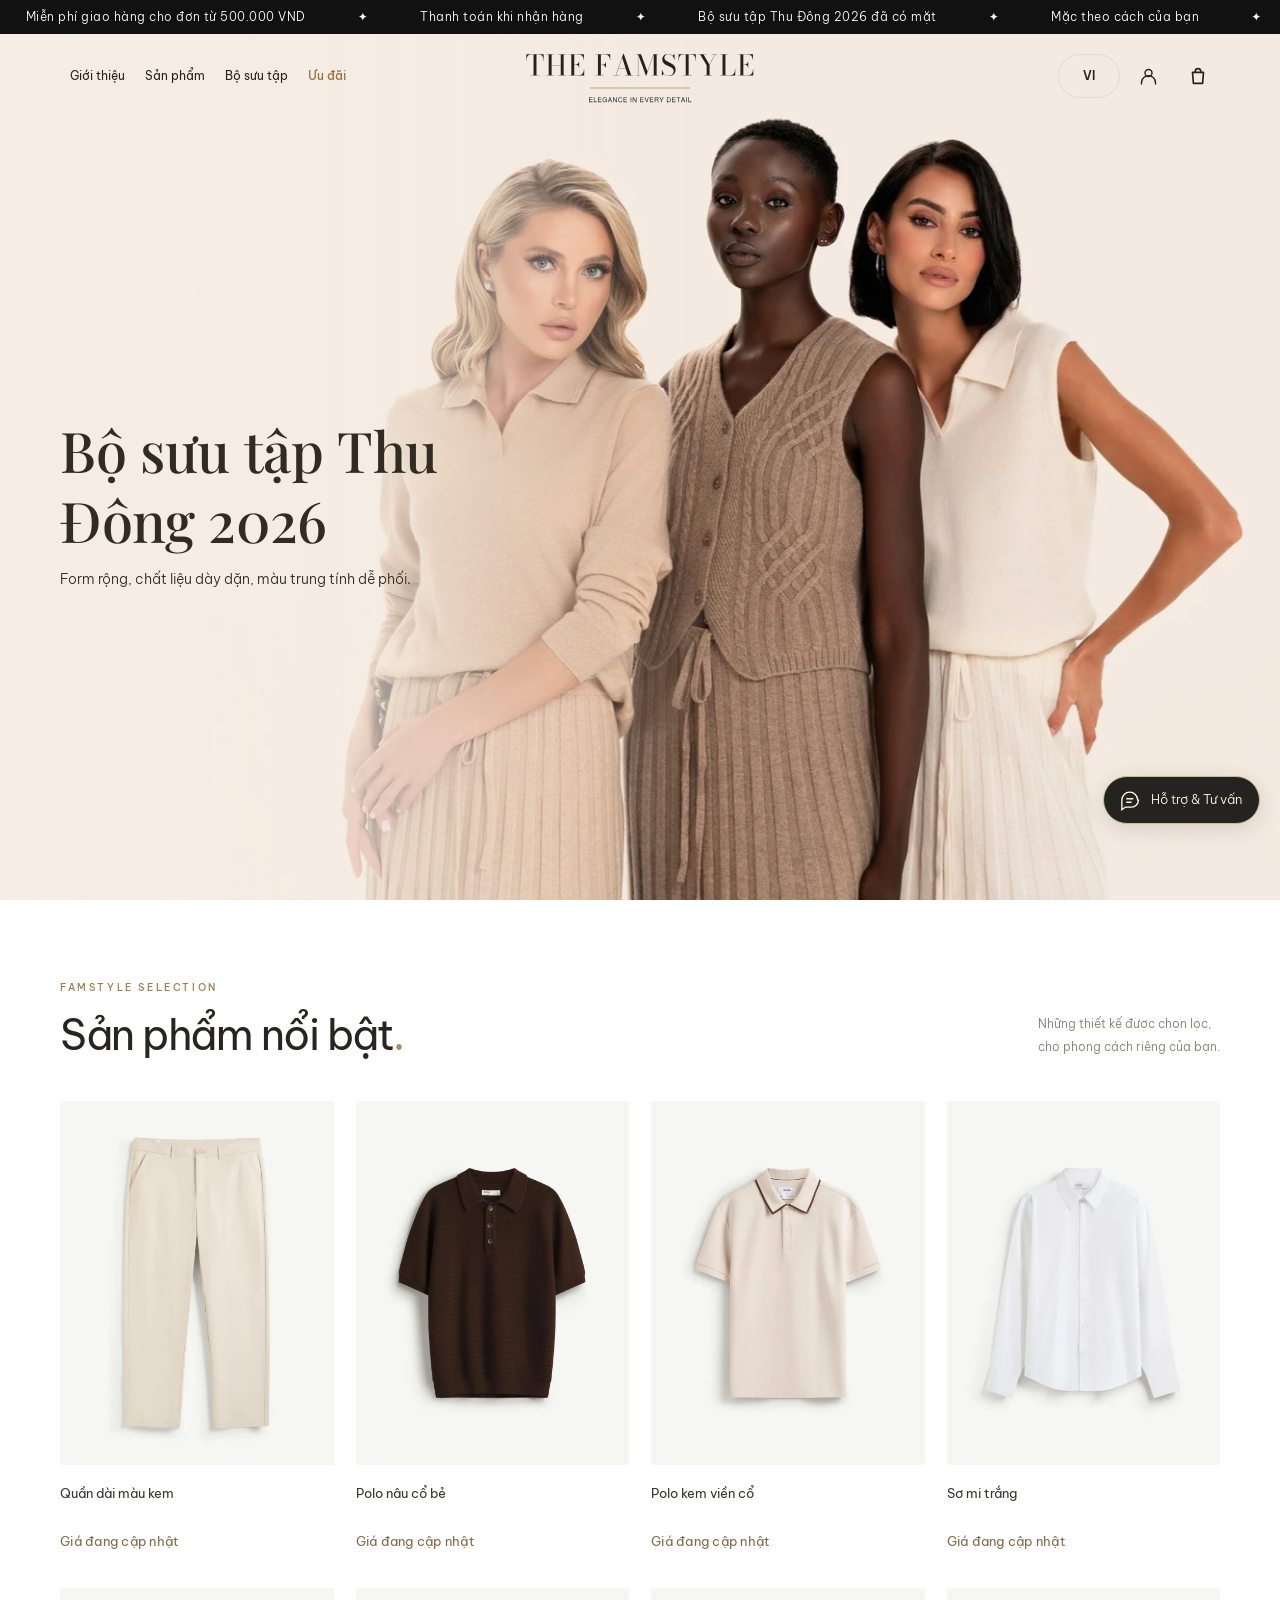
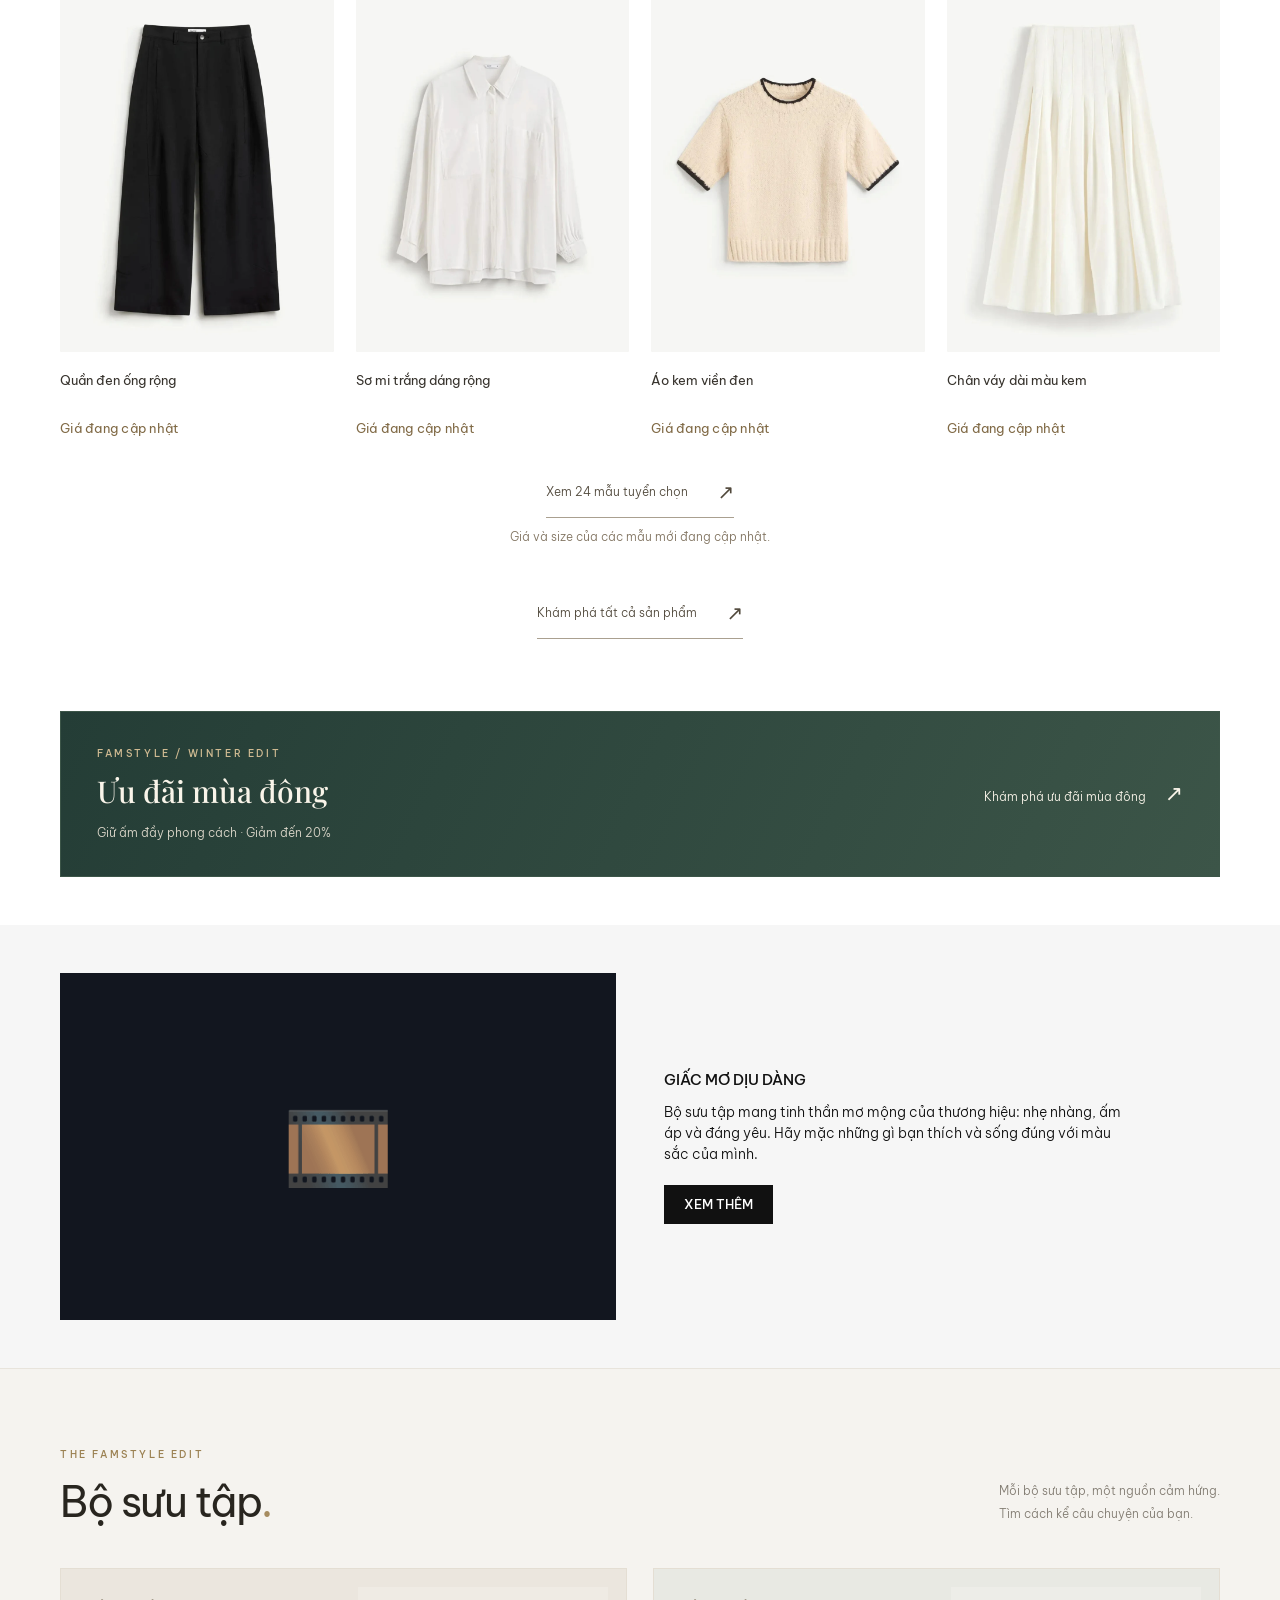
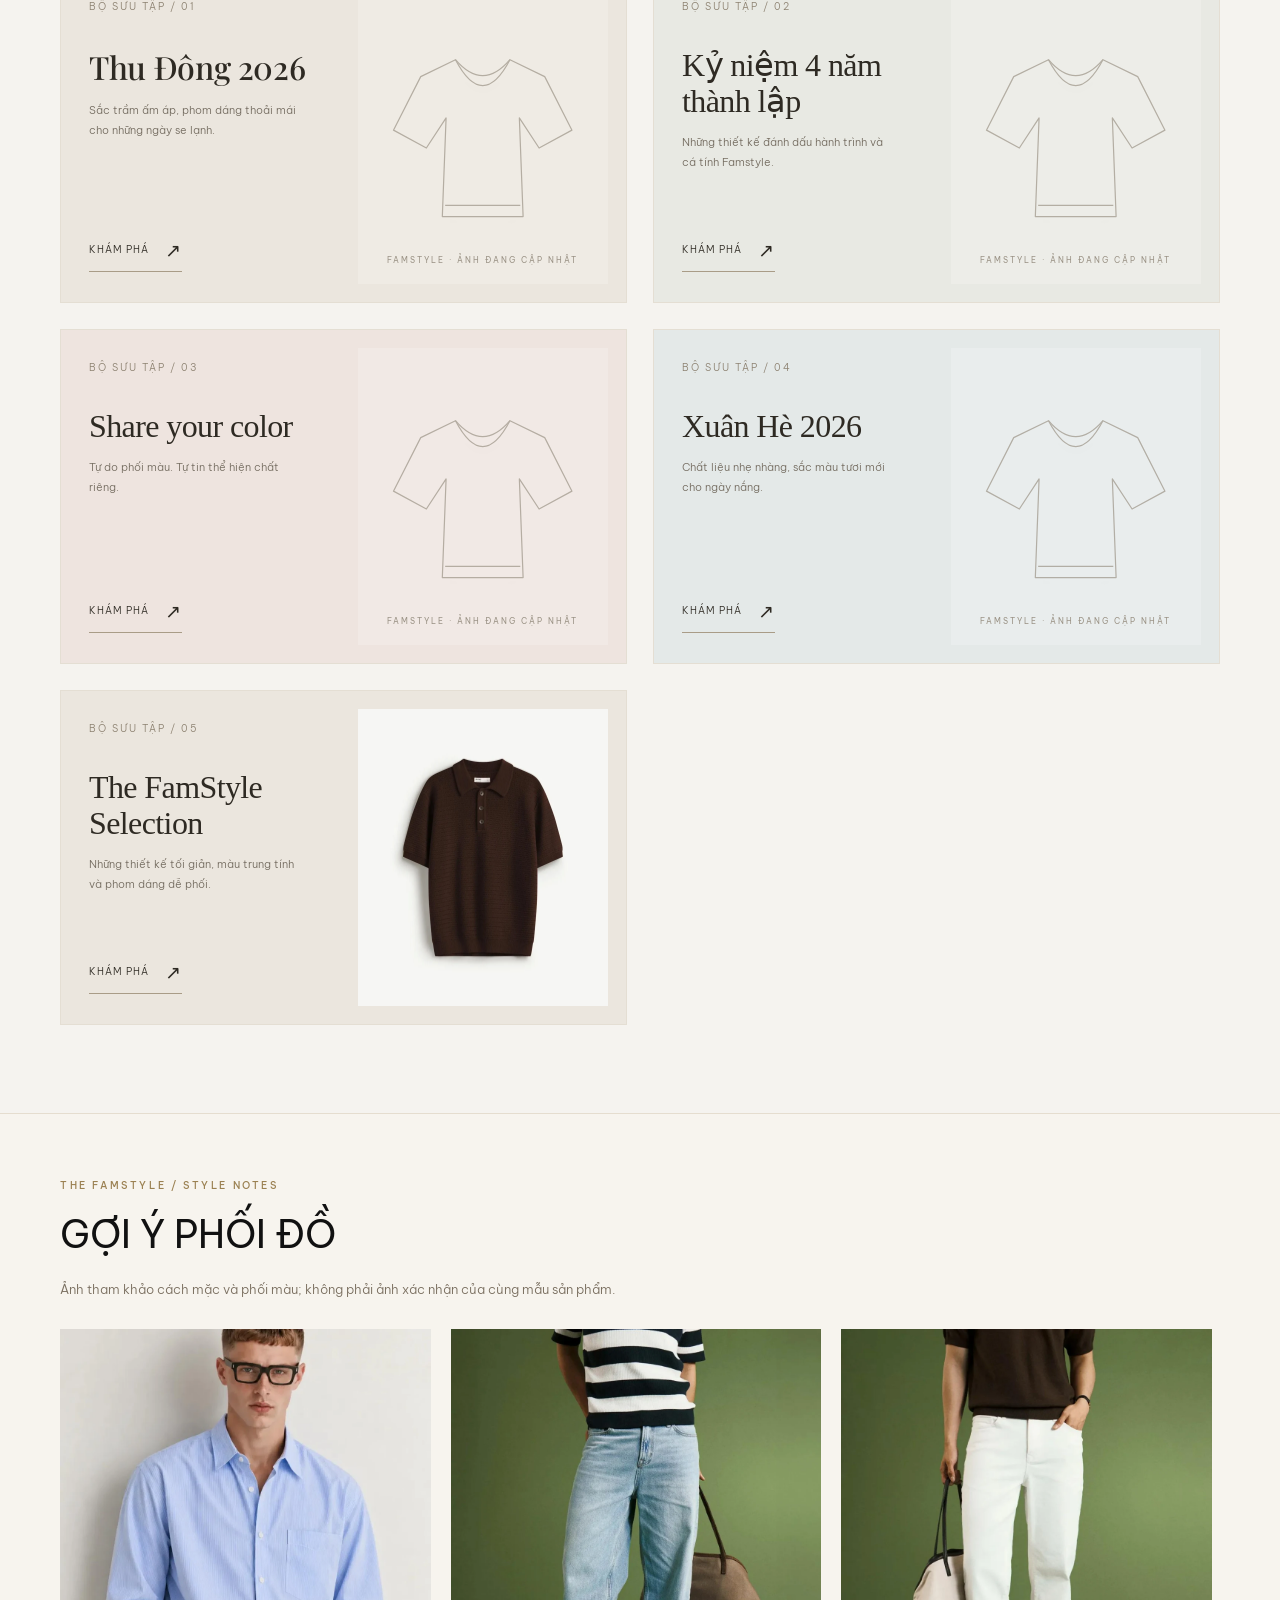
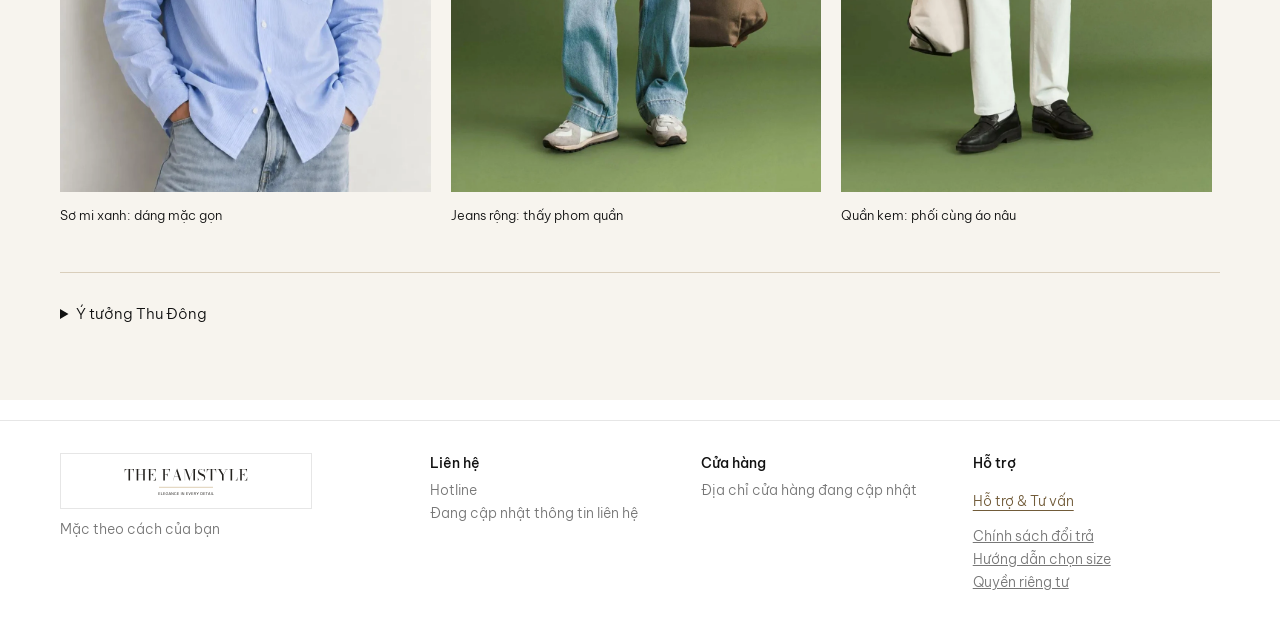
==== commit 82fab1a9: "Replace Coming Soon hero with the selected cream fashion banner Add three optimized WebP sizes for t" ====
--- a/index.html
+++ b/index.html
@@ -692,6 +692,26 @@
 /* Selected products are visible previews while merchandising data is pending. */
 .pending-price{font-size:13px;font-weight:400;letter-spacing:.02em;color:#806a46}.selection-note{padding:18px;border:1px solid #e3d7c4;border-radius:8px;background:#f8f4ec;margin:18px 0;color:#685a45;font-size:13px;line-height:1.8}.selection-note p{margin:7px 0 0}.selection-entry{text-align:center;margin:28px 0 0}.selection-entry p{font-size:12px;color:#817461;margin:10px 0}.selection-image img{object-fit:contain}.style-edit{padding:64px 0;background:#f7f4ee;border-top:1px solid #e5ddcf}.style-edit h2{font-size:clamp(28px,3vw,40px);font-weight:400;margin:0}.style-note{color:#796e5f;font-size:13px;line-height:1.8;max-width:720px;margin:14px 0 24px}.style-grid{display:grid;grid-auto-flow:column;grid-auto-columns:calc((100% - 40px)/3);gap:20px;overflow-x:auto;scroll-snap-type:x proximity;padding:4px 4px 18px}.style-grid figure{margin:0;min-width:0;scroll-snap-align:start}.style-grid img{display:block;width:100%;height:auto;aspect-ratio:4/5;object-fit:contain;background:#f0ede7}.style-grid figcaption{font-size:13px;line-height:1.7;margin-top:12px}.style-reference{margin-top:28px;border-top:1px solid #d9cebb;padding-top:20px}.style-reference summary{cursor:pointer;font-size:15px;padding:10px 0}.btn[disabled]{opacity:.65;cursor:not-allowed}
 @media(max-width:700px){.style-grid{grid-auto-columns:72%;gap:14px}.style-edit{padding:44px 0}}
+
+/* Light editorial banner: reserve image space and keep all three models visible on phones. */
+.hero.light-hero{color:#302b23;background:#f5ede4}
+.light-hero .hero-media{position:absolute;inset:0;display:block}
+.light-hero .bgimg{display:block;object-position:right center}
+.light-hero .scrim{background:linear-gradient(90deg,rgba(245,237,228,.96),rgba(245,237,228,.74) 27%,rgba(245,237,228,0) 55%)}
+.hero.light-hero .txt{width:36%;max-width:420px;overflow-wrap:break-word}
+body.home.ov header{color:#24221f;--lgb:#24221f;--lgf:#fff9ee;--lgt:#24221f}
+body.home.ov header .hb span{background:#24221f}
+body.home.ov header .cartBtn:hover{background:rgba(36,34,31,.08)}
+body.home.ov .dd:hover>a,body.home.ov .dd:focus-within>a,body.home.ov .nl:hover{color:#24221f}
+@media(max-width:1000px){
+ body.home .hero.light-hero{min-height:0}
+ .hero.light-hero{flex-direction:column;align-items:stretch}
+ .hero.light-hero .hero-media{position:relative;inset:auto;order:2;width:100%;height:clamp(260px,72vw,480px)}
+ .hero.light-hero .bgimg{height:100%;object-fit:cover;object-position:right center}
+ .hero.light-hero .scrim{display:none}
+ .hero.light-hero .txt{order:1;width:100%;max-width:760px;margin:0 auto;padding:32px 24px 8px}
+ .hero.light-hero h1{font-size:clamp(30px,5.5vw,46px)}
+}
 </style>
 <link rel="stylesheet" href="assets/support-chat.css?v=1">
 </head>
@@ -767,8 +787,10 @@
 const FREE_SHIP=500000;   // đơn từ mức này trở lên được miễn phí giao hàng (hiện trên dải chữ chạy)
 const SHIP_FEE=30000;      // phí giao hàng khi đơn chưa đủ mức miễn phí
 const HERO={title:"Bộ sưu tập Thu Đông 2026",text:"Form rộng, chất liệu dày dặn, màu trung tính dễ phối.",
-  bg:"linear-gradient(120deg,#1E2430,#3B4A63)",
-  img:"poster.jpg"}; // Ảnh tĩnh cho banner trên mọi thiết bị.  // (tùy chọn) video dọc cho điện thoại; để trống thì dùng video ngang
+  bg:"#f5ede4",
+  img:"images/hero/miabella-1600.webp",
+  srcset:"images/hero/miabella-960.webp 960w, images/hero/miabella-1600.webp 1600w, images/hero/miabella-2400.webp 2400w",
+  width:2400,height:1350,alt:"Ba người mẫu trong trang phục tông kem và be"}; // Ảnh tĩnh cho banner trên mọi thiết bị.  // (tùy chọn) video dọc cho điện thoại; để trống thì dùng video ngang
 
 /* ===== 6. SẢN PHẨM: mỗi dòng một sản phẩm =====
    tag: "best" (tab Best seller) hoặc "new" (tab New arrival)
@@ -952,8 +974,8 @@
 $("#heroT").innerHTML="";HERO.title.split(" ").forEach((w,i)=>{const sp=document.createElement("span");sp.textContent=w;sp.style.setProperty("--i",Math.min(i,6));$("#heroT").append(sp," ")});$("#heroP").textContent=HERO.text;
 $("#hero").style.background=HERO.bg;
 if(HERO.img){
- $("#hero").classList.add("vid");
- $("#hero").insertAdjacentHTML("afterbegin",`<img class="bgimg" fetchpriority="high" decoding="async" src="${HERO.img}" alt=""><div class="scrim"></div>`);
+ $("#hero").classList.add("vid","light-hero");
+ $("#hero").insertAdjacentHTML("afterbegin",`<picture class="hero-media"><img class="bgimg" fetchpriority="high" decoding="async" src="${HERO.img}" srcset="${HERO.srcset}" sizes="100vw" width="${HERO.width}" height="${HERO.height}" alt="${HERO.alt}"></picture><div class="scrim"></div>`);
 }
 
 $("#featM").style.background=FEATURE.bg;$("#featM").innerHTML=media(FEATURE);$("#featT").textContent=FEATURE.title;$("#featP").textContent=FEATURE.text;
@@ -1557,6 +1579,7 @@
  "Khám phá sản phẩm":["Explore products", "商品を見る", "Découvrir les produits", "Explorar productos"],
  "BƯỚC":["STEP", "ステップ", "ÉTAPE", "PASO"],
 });
+Object.assign(LANGUAGE_TEXT,{"Ba người mẫu trong trang phục tông kem và be":["Three models wearing cream and beige outfits","クリーム色とベージュの服を着た3人のモデル","Trois mannequins en tenues crème et beige","Tres modelos con conjuntos crema y beige"]});
 const languageKeys=Object.keys(LANGUAGE_TEXT).sort((a,b)=>b.length-a.length);
 const languagePattern=new RegExp('(?<![\\p{L}\\p{N}])(?:'+languageKeys.map(k=>k.replace(/[.*+?^${}()|[\]\\]/g,'\\$&')).join('|')+')(?![\\p{L}\\p{N}])','gu');
 function translateUI(value){if(activeLanguage==='vi')return value;const index=languageIndex[activeLanguage];return value.replace(languagePattern,key=>LANGUAGE_TEXT[key][index])}
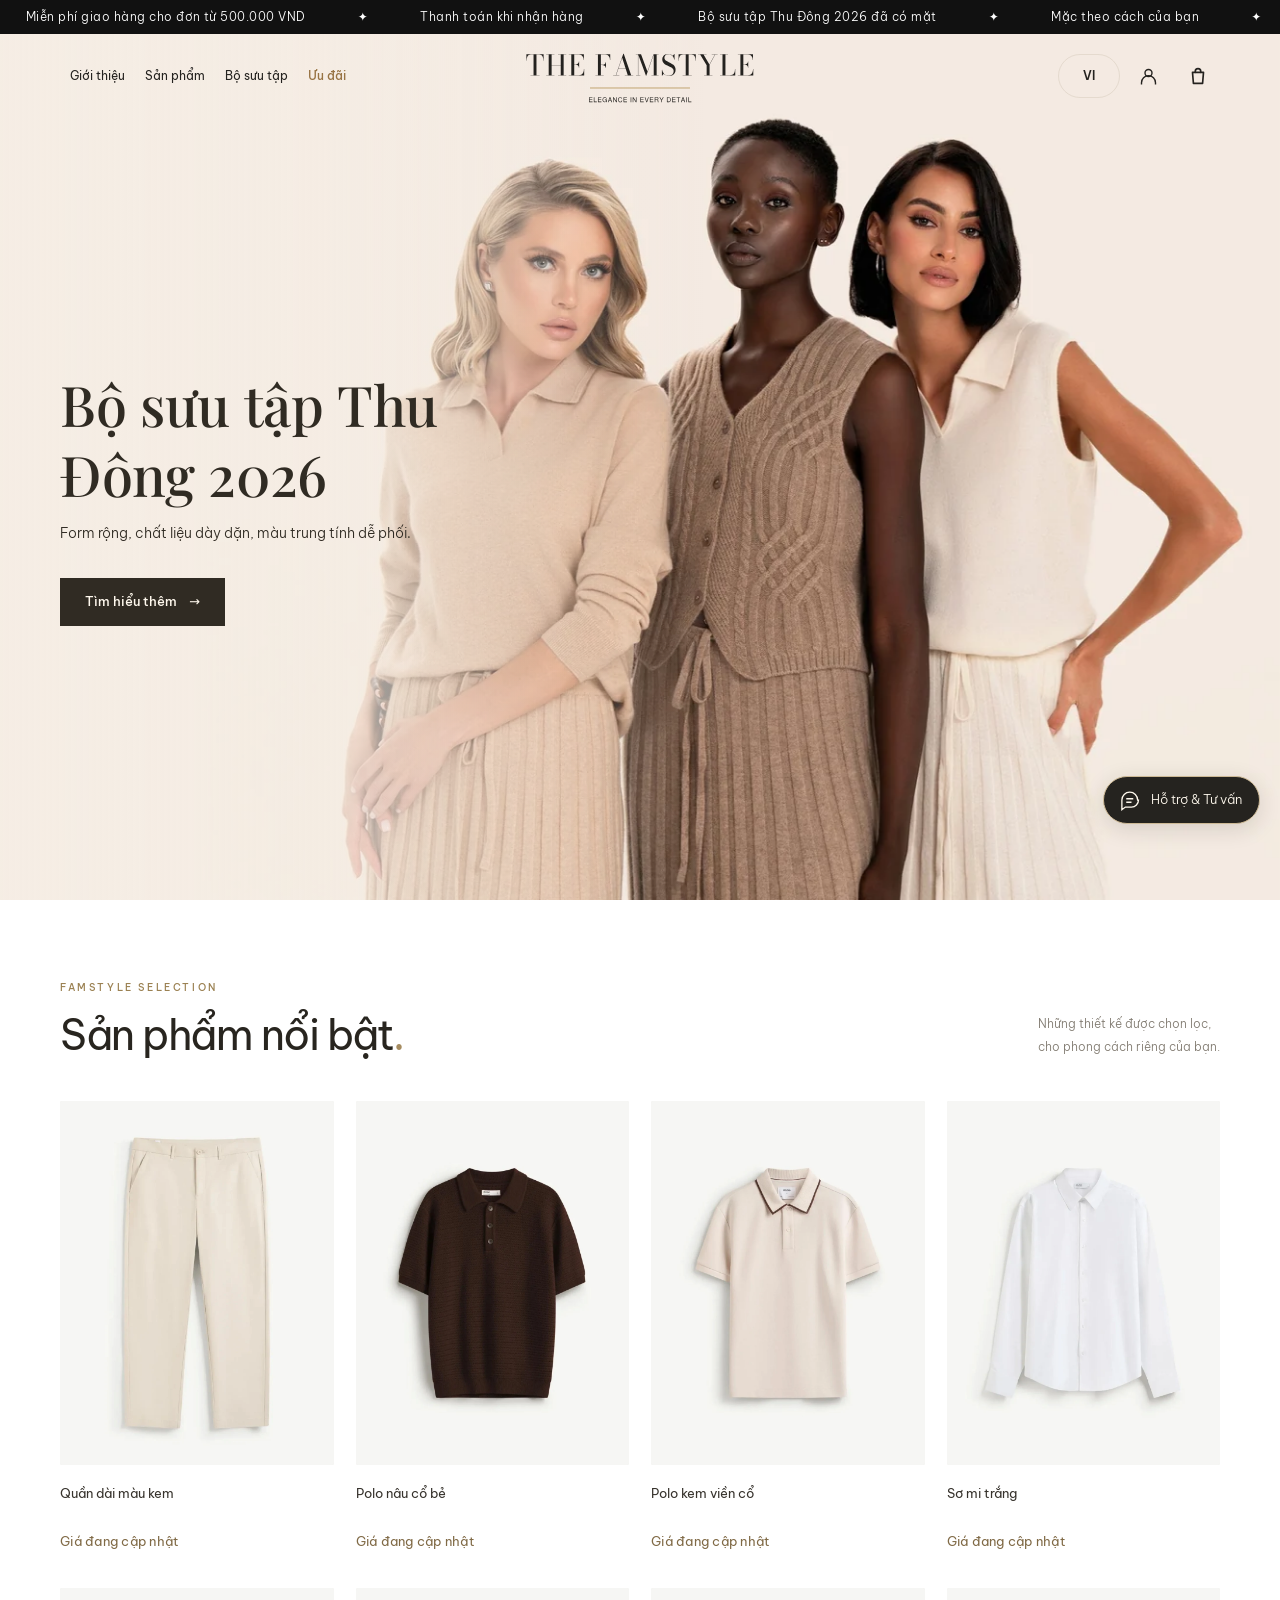
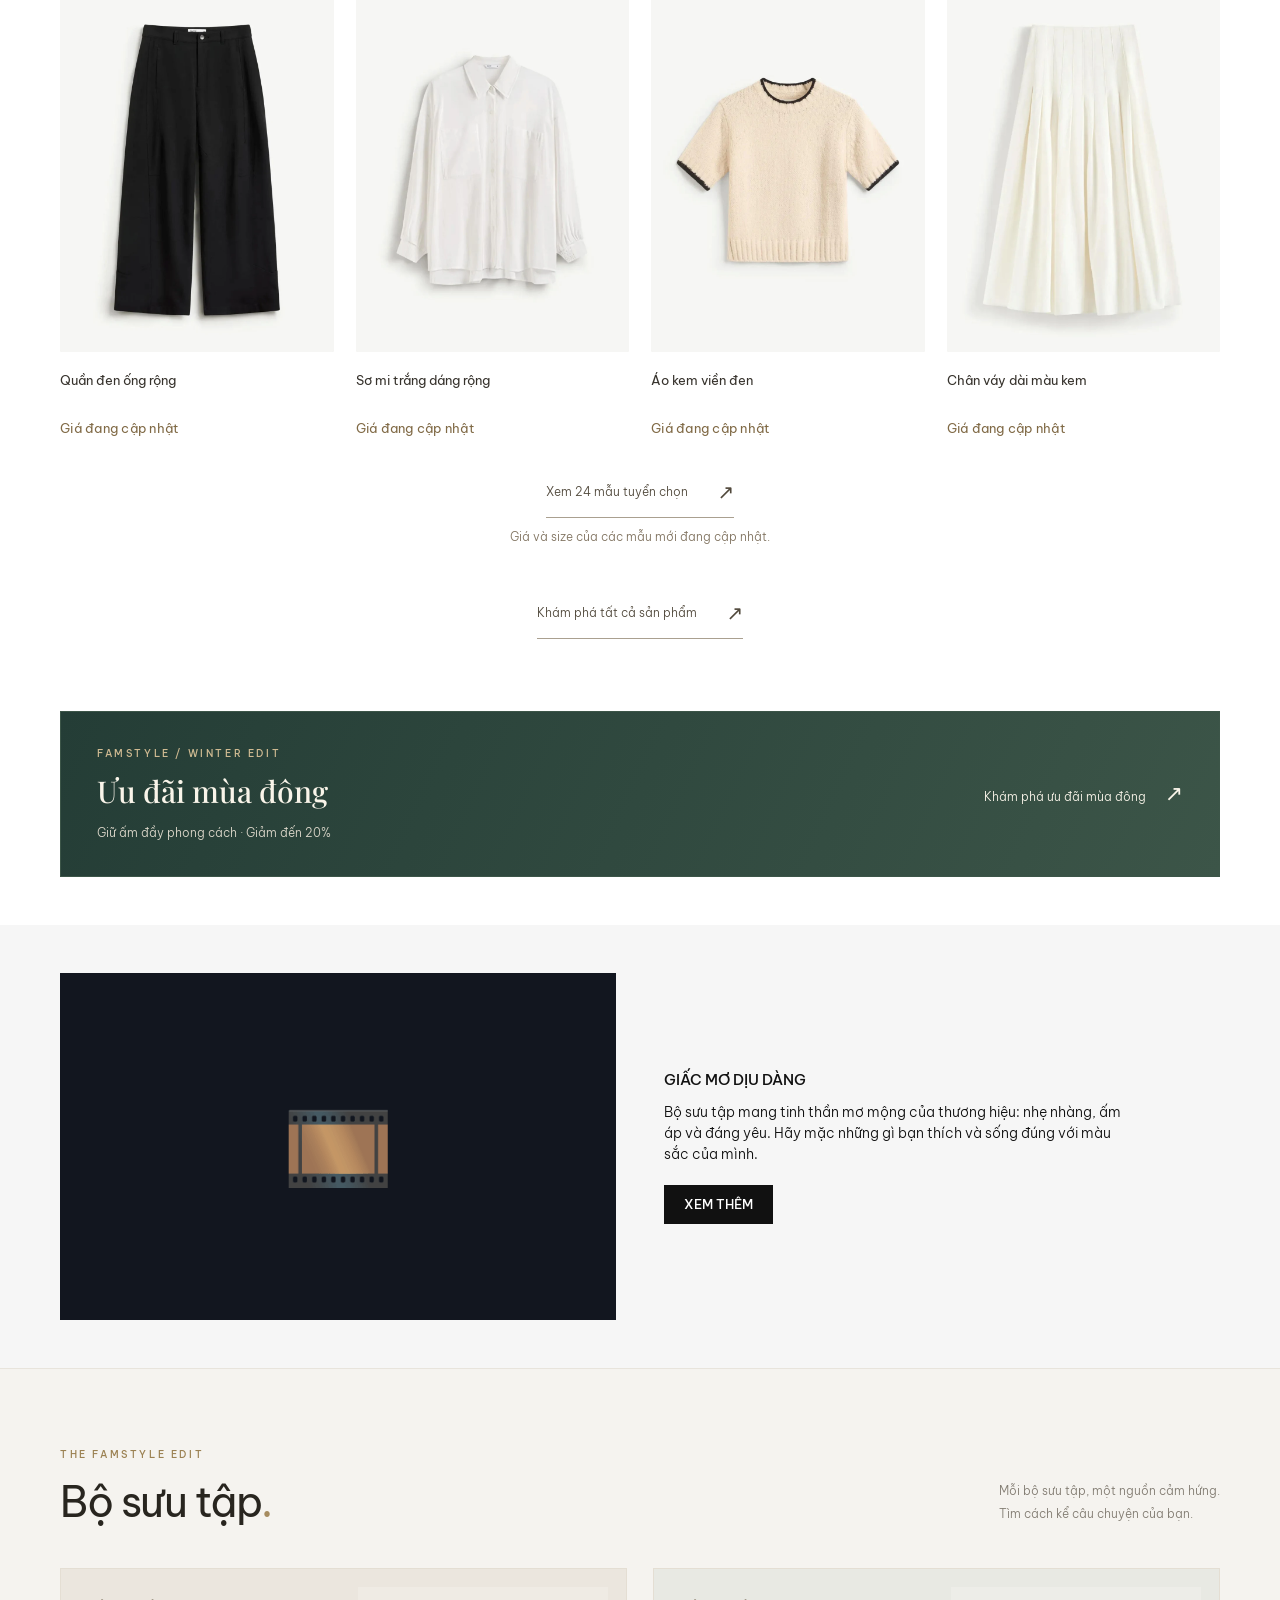
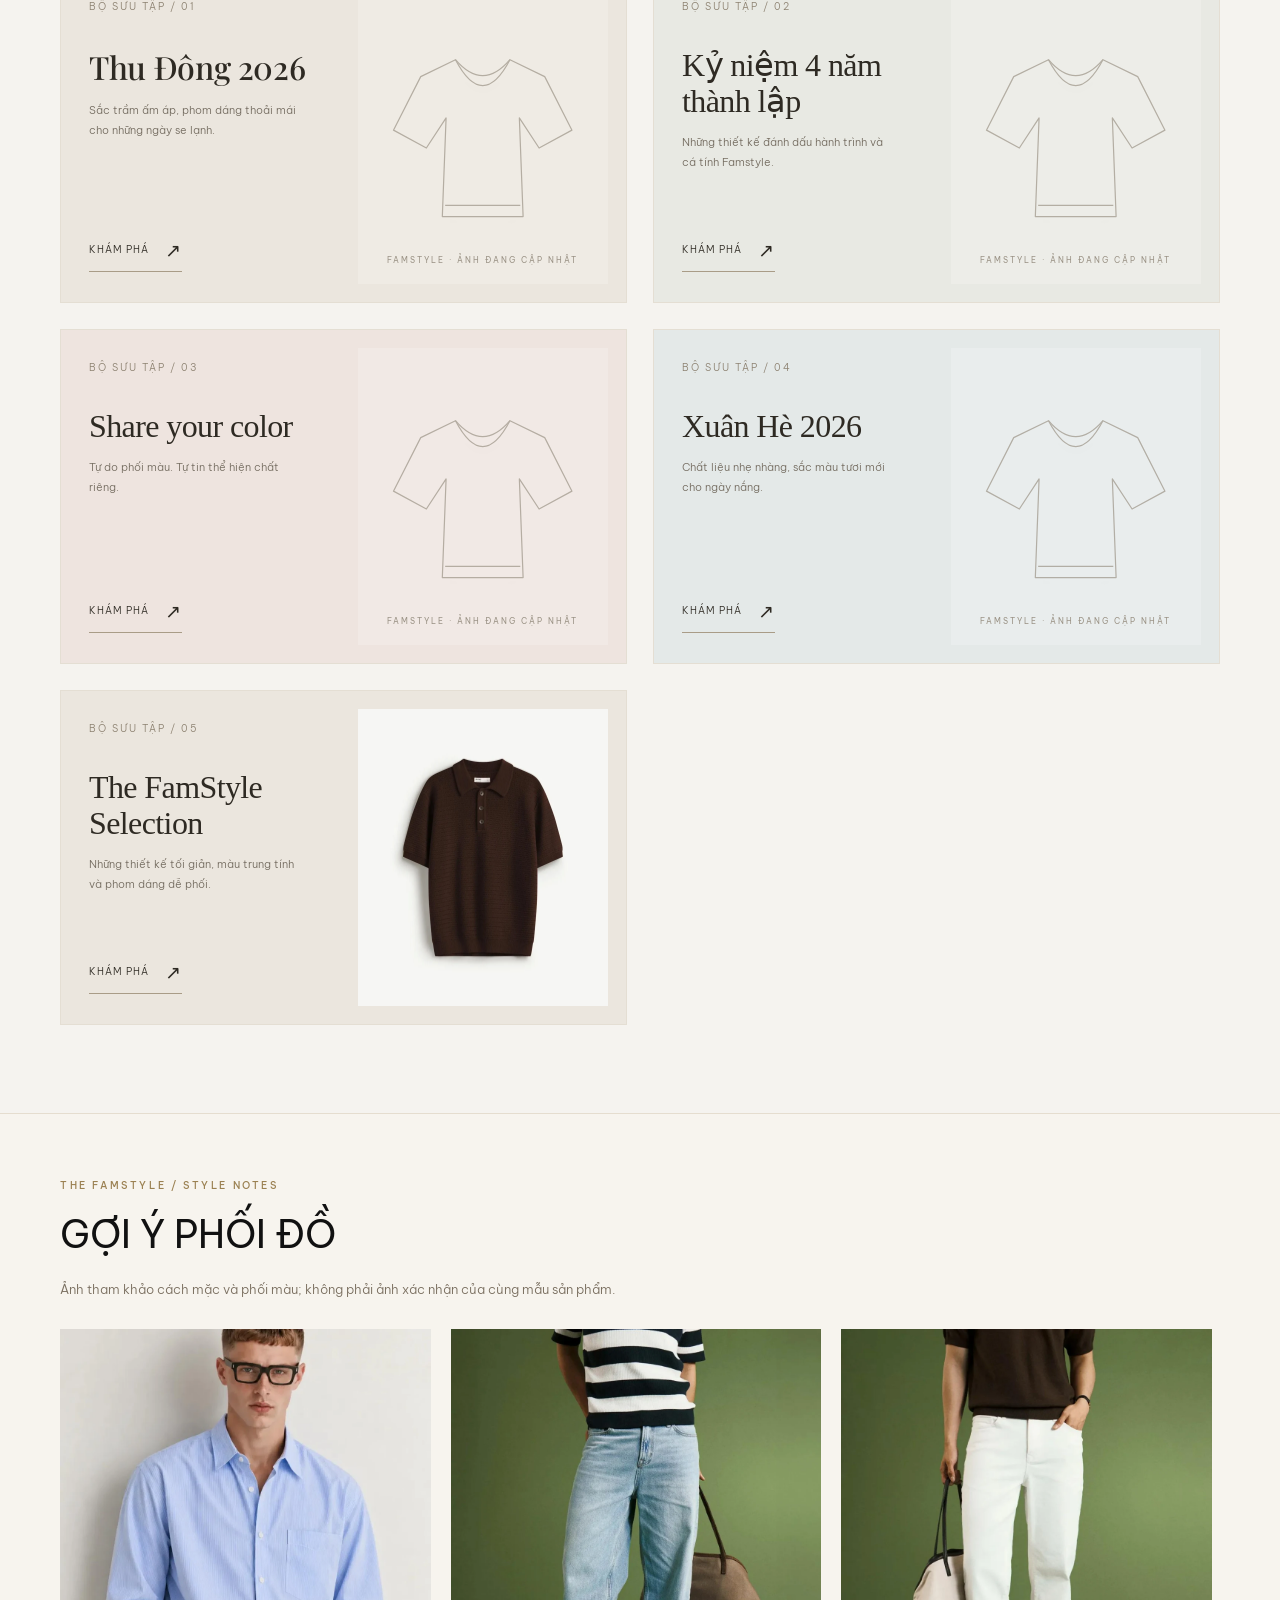
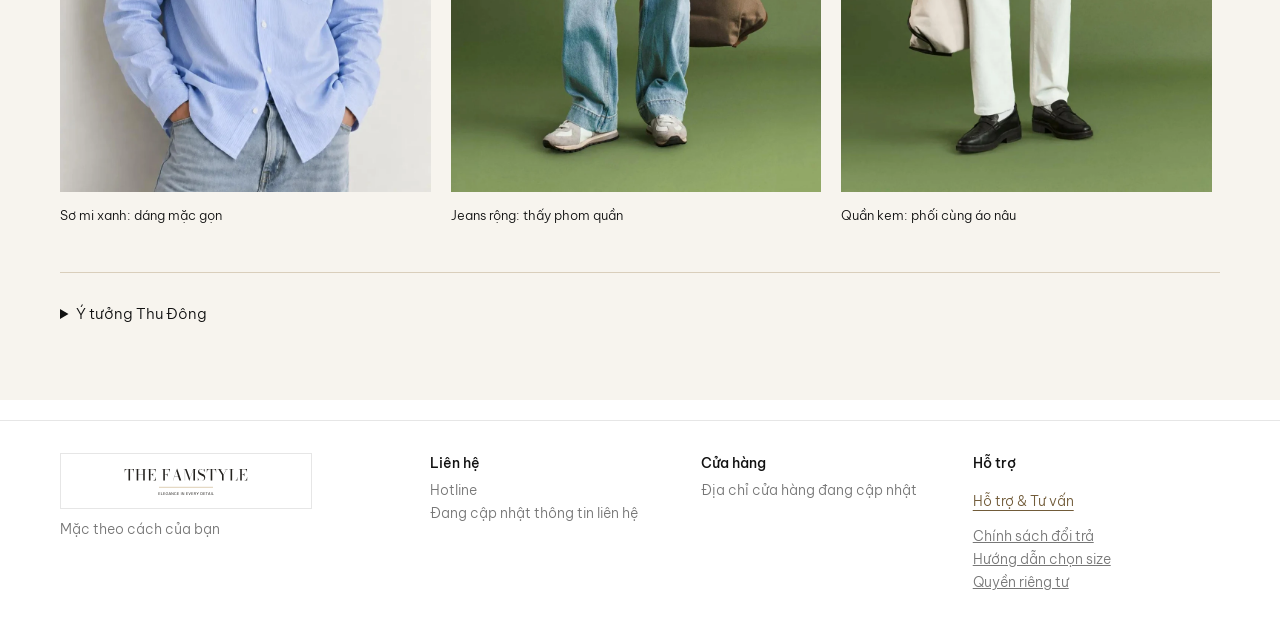
==== commit 08b72fcf: "Add a Learn more action to the winter collection hero Place a responsive accessible link under the h" ====
--- a/index.html
+++ b/index.html
@@ -712,6 +712,11 @@
  .hero.light-hero .txt{order:1;width:100%;max-width:760px;margin:0 auto;padding:32px 24px 8px}
  .hero.light-hero h1{font-size:clamp(30px,5.5vw,46px)}
 }
+
+/* Keep the collection action beneath its introduction at every viewport size. */
+.hero .btn.hero-learn{position:relative;left:auto;bottom:auto;transform:none;display:inline-flex;align-items:center;justify-content:center;gap:12px;min-height:48px;max-width:100%;margin:20px 0 24px;padding:13px 24px;border:1px solid #302b23;border-radius:0;background:#302b23;color:#fff9ee;white-space:normal;text-align:center;line-height:1.5;animation-name:fadeUp}
+.hero .btn.hero-learn:hover{background:#54452f;border-color:#54452f;color:#fff9ee}
+.hero .btn.hero-learn:focus-visible{outline:2px solid #896b3d;outline-offset:4px}
 </style>
 <link rel="stylesheet" href="assets/support-chat.css?v=1">
 </head>
@@ -739,7 +744,7 @@
 
 <div id="home">
 <div class="hero" id="hero">
-  <div class="txt"><h1 id="heroT"></h1><p id="heroP"></p></div>
+  <div class="txt"><h1 id="heroT"></h1><p id="heroP"></p><a class="btn hero-learn" id="heroLearnMore" href="#/bo-suu-tap/thu-dong-2026" aria-label="Tìm hiểu thêm về bộ sưu tập Thu Đông 2026"><span>Tìm hiểu thêm</span><span aria-hidden="true">→</span></a></div>
   
 </div>
 
@@ -1580,6 +1585,7 @@
  "BƯỚC":["STEP", "ステップ", "ÉTAPE", "PASO"],
 });
 Object.assign(LANGUAGE_TEXT,{"Ba người mẫu trong trang phục tông kem và be":["Three models wearing cream and beige outfits","クリーム色とベージュの服を着た3人のモデル","Trois mannequins en tenues crème et beige","Tres modelos con conjuntos crema y beige"]});
+Object.assign(LANGUAGE_TEXT,{"Tìm hiểu thêm":["Learn more","詳しく見る","En savoir plus","Más información"],"Tìm hiểu thêm về bộ sưu tập Thu Đông 2026":["Learn more about the Autumn–Winter 2026 collection","2026年秋冬コレクションを詳しく見る","En savoir plus sur la collection Automne–Hiver 2026","Más información sobre la colección Otoño–Invierno 2026"]});
 const languageKeys=Object.keys(LANGUAGE_TEXT).sort((a,b)=>b.length-a.length);
 const languagePattern=new RegExp('(?<![\\p{L}\\p{N}])(?:'+languageKeys.map(k=>k.replace(/[.*+?^${}()|[\]\\]/g,'\\$&')).join('|')+')(?![\\p{L}\\p{N}])','gu');
 function translateUI(value){if(activeLanguage==='vi')return value;const index=languageIndex[activeLanguage];return value.replace(languagePattern,key=>LANGUAGE_TEXT[key][index])}
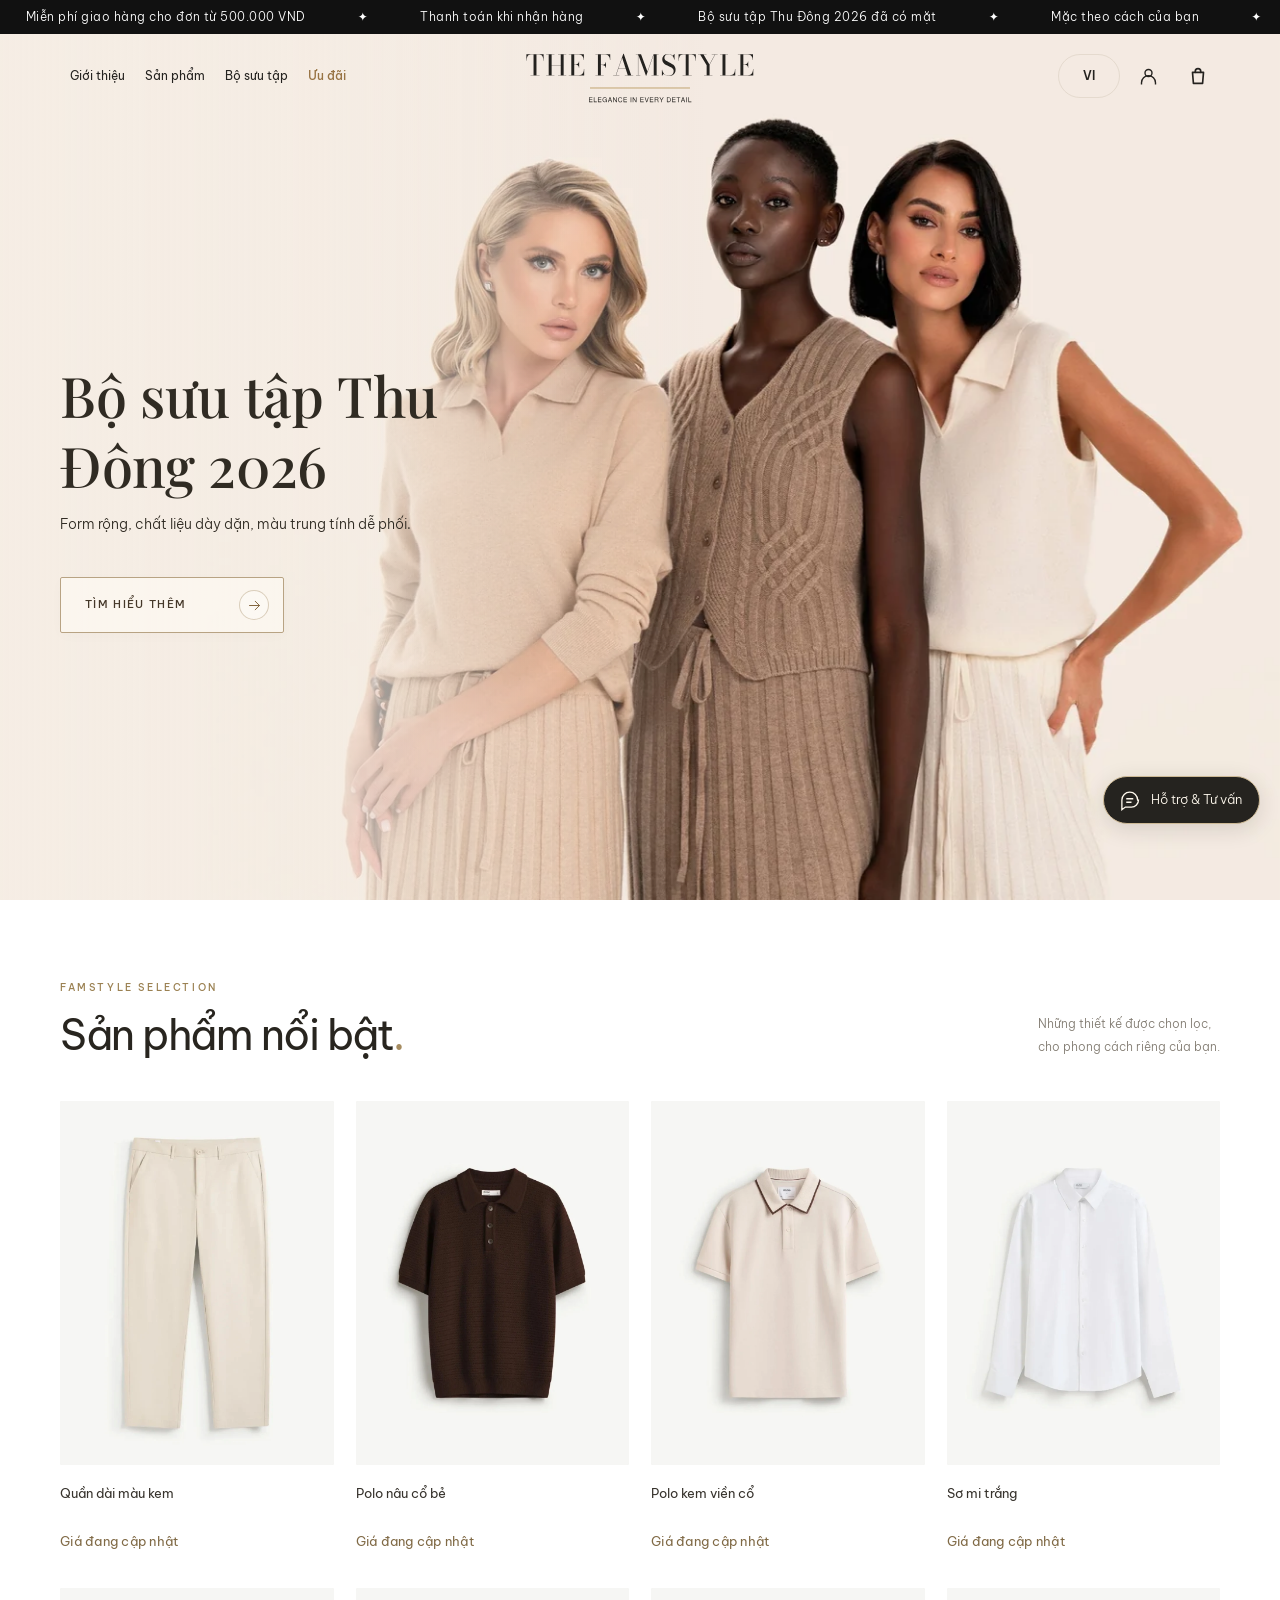
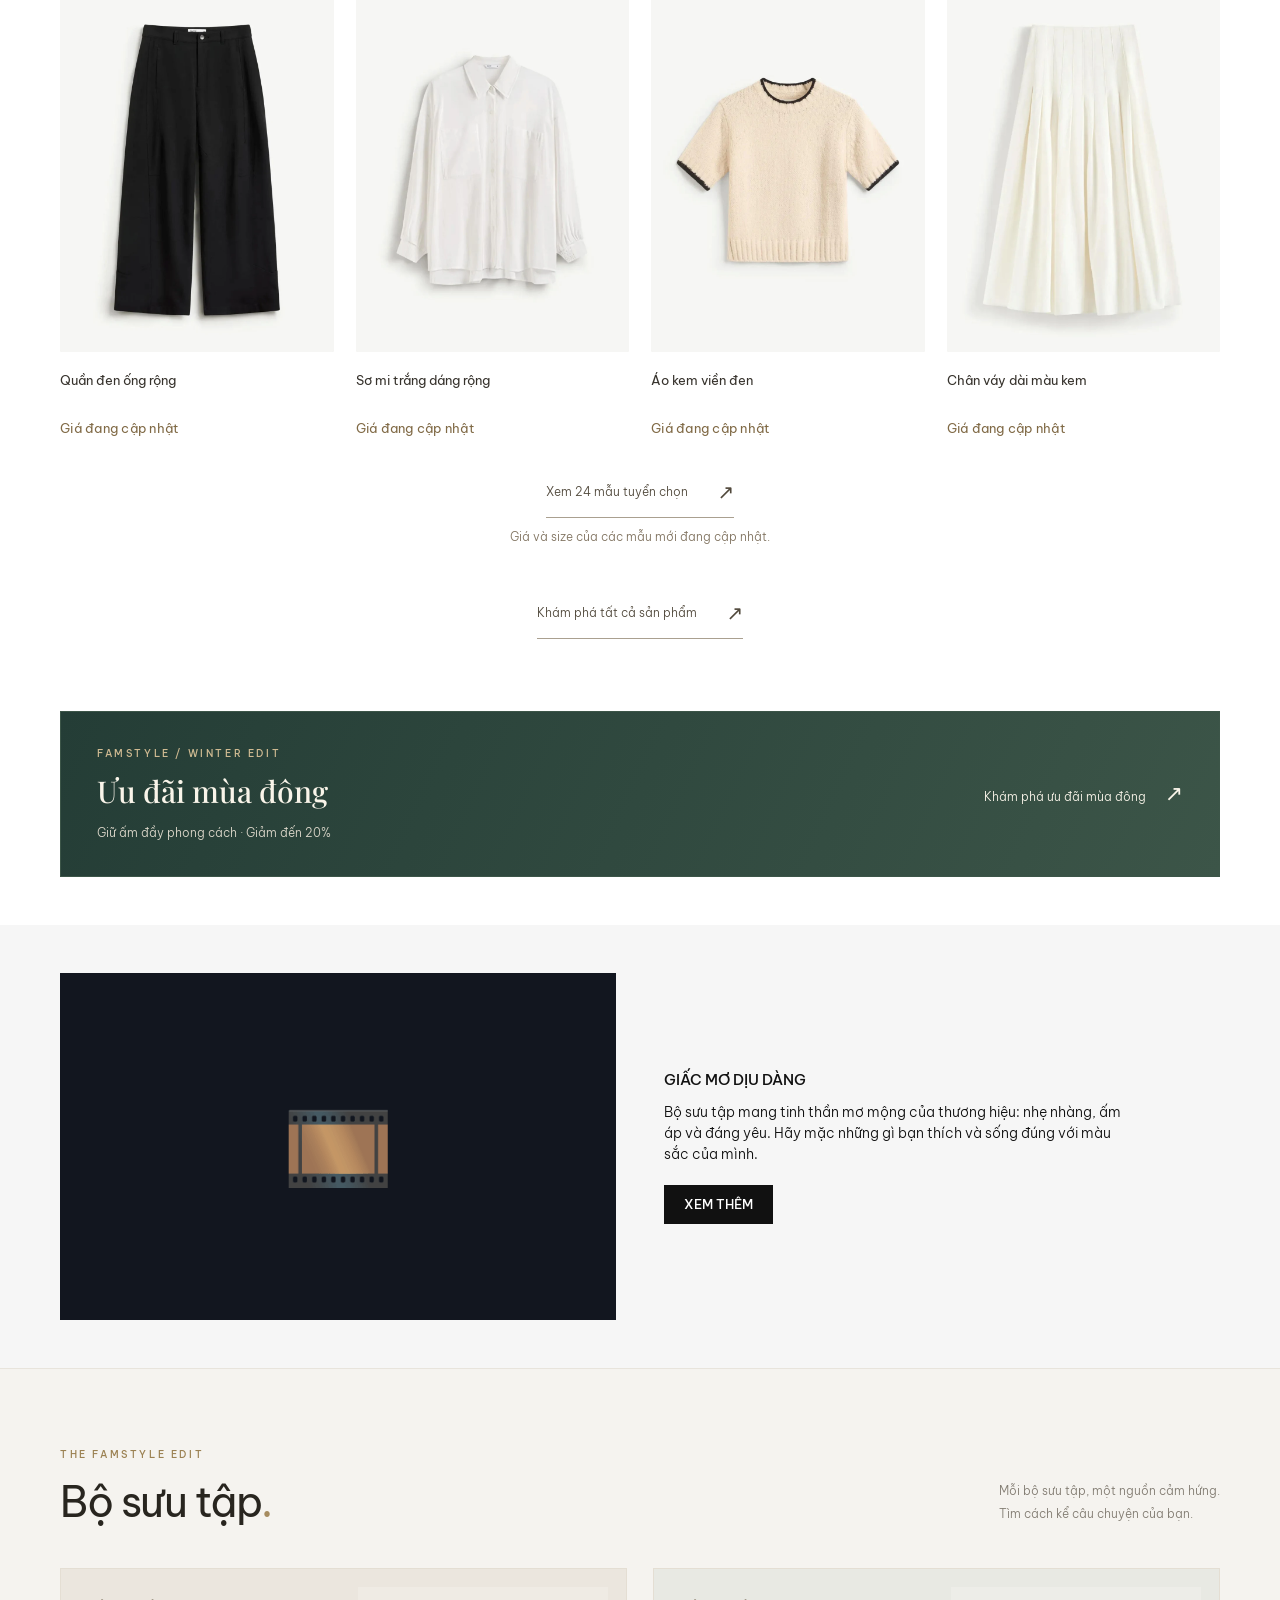
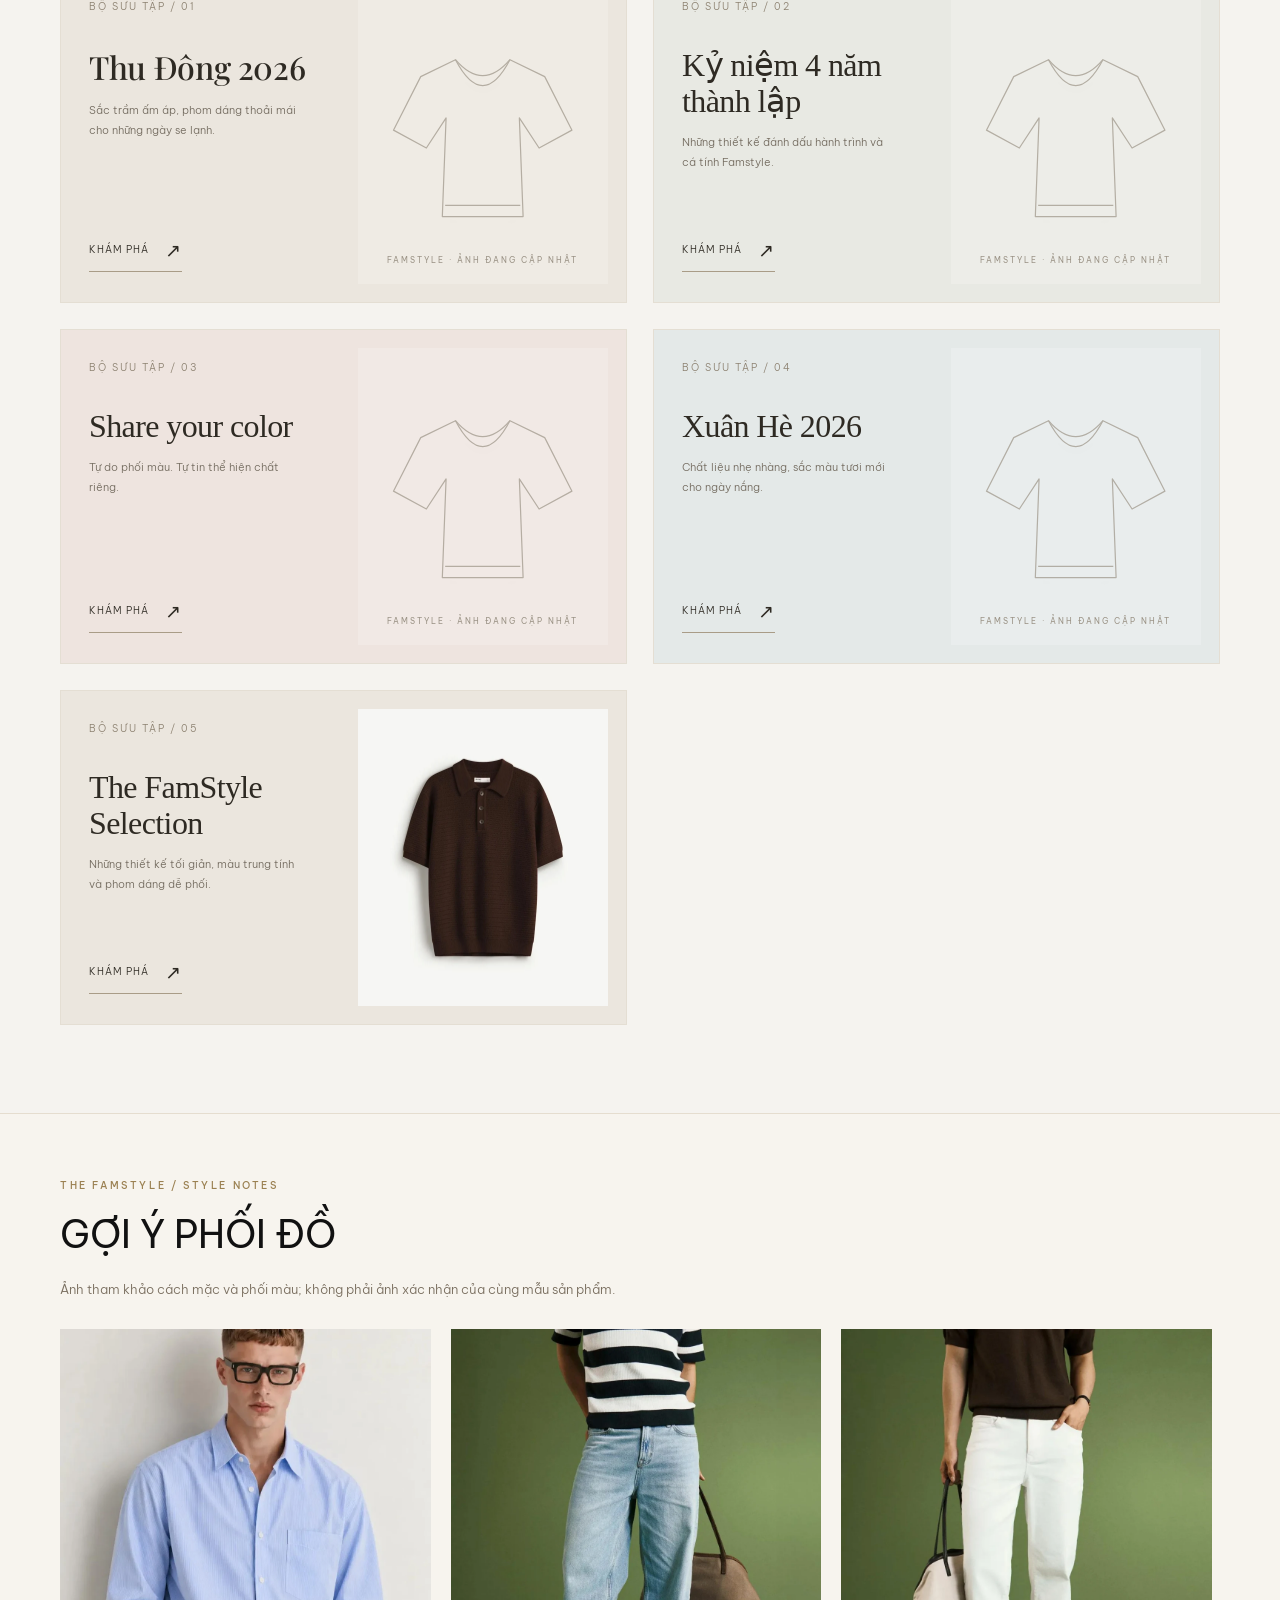
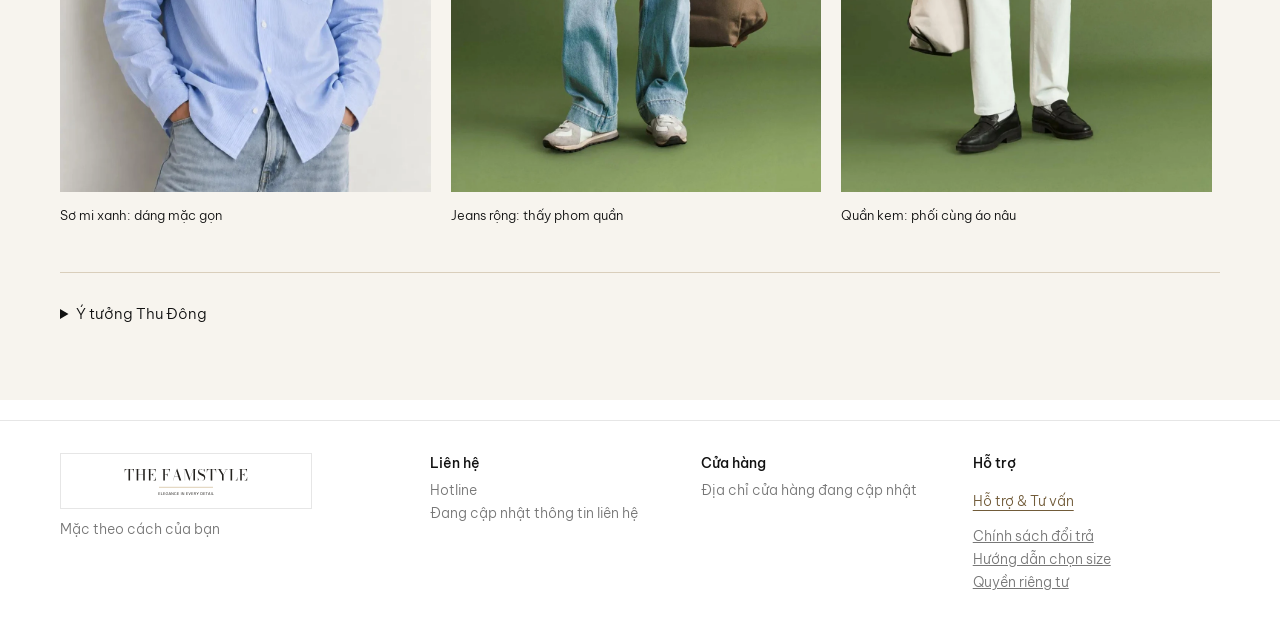
==== commit 026a28e1: "Refine the homepage collection action Use a warm fine border, cream background, spaced typography an" ====
--- a/index.html
+++ b/index.html
@@ -713,10 +713,18 @@
  .hero.light-hero h1{font-size:clamp(30px,5.5vw,46px)}
 }
 
-/* Keep the collection action beneath its introduction at every viewport size. */
-.hero .btn.hero-learn{position:relative;left:auto;bottom:auto;transform:none;display:inline-flex;align-items:center;justify-content:center;gap:12px;min-height:48px;max-width:100%;margin:20px 0 24px;padding:13px 24px;border:1px solid #302b23;border-radius:0;background:#302b23;color:#fff9ee;white-space:normal;text-align:center;line-height:1.5;animation-name:fadeUp}
-.hero .btn.hero-learn:hover{background:#54452f;border-color:#54452f;color:#fff9ee}
+/* Collection action: a fine warm border and a restrained arrow treatment. */
+.hero .btn.hero-learn{position:relative;left:auto;bottom:auto;transform:none;translate:none;scale:1;display:inline-flex;align-items:center;justify-content:space-between;gap:22px;min-height:56px;min-width:min(224px,100%);max-width:100%;margin:28px 0 26px;padding:12px 14px 12px 24px;border:1px solid #b8a383;border-radius:2px;background:rgba(255,252,246,.6);color:#453829;white-space:normal;text-align:left;line-height:1.6;box-shadow:0 3px 14px #43321e05;animation-name:fadeUp;transition:background-color var(--motion-base) ease,border-color var(--motion-base) ease,box-shadow var(--motion-base) ease}
+.hero-learn-label{font-size:11px;font-weight:500;letter-spacing:.12em;text-transform:uppercase}
+.hero-learn-arrow{display:grid;place-items:center;flex:0 0 30px;width:30px;height:30px;border:1px solid #b8a38380;border-radius:50%;background:rgba(255,255,255,.25);color:#83663d;transition:background-color var(--motion-base) ease,border-color var(--motion-base) ease,color var(--motion-base) ease}
+.hero-learn-arrow svg{display:block;width:17px;height:17px;transition:transform var(--motion-base) var(--motion-ease)}
+.hero .btn.hero-learn:is(:hover,:focus-visible){translate:none;background:#f1e7d8;border-color:#9c7d4d;color:#453829;box-shadow:0 6px 20px #43321e0c}
+.hero .btn.hero-learn:is(:hover,:focus-visible) .hero-learn-arrow{background:#96764a;border-color:#96764a;color:#fffdf8}
+.hero .btn.hero-learn:is(:hover,:focus-visible) .hero-learn-arrow svg{transform:translateX(2px)}
 .hero .btn.hero-learn:focus-visible{outline:2px solid #896b3d;outline-offset:4px}
+.hero .btn.hero-learn:active{background:#e9ddca;box-shadow:none;scale:.99}
+@media(max-width:700px){.hero .btn.hero-learn{gap:18px;padding-left:20px;margin-top:24px}}
+@media(prefers-reduced-motion:reduce){.hero .btn.hero-learn,.hero-learn-arrow,.hero-learn-arrow svg{transition:none!important}.hero-learn-arrow svg{transform:none!important}}
 </style>
 <link rel="stylesheet" href="assets/support-chat.css?v=1">
 </head>
@@ -744,7 +752,7 @@
 
 <div id="home">
 <div class="hero" id="hero">
-  <div class="txt"><h1 id="heroT"></h1><p id="heroP"></p><a class="btn hero-learn" id="heroLearnMore" href="#/bo-suu-tap/thu-dong-2026" aria-label="Tìm hiểu thêm về bộ sưu tập Thu Đông 2026"><span>Tìm hiểu thêm</span><span aria-hidden="true">→</span></a></div>
+  <div class="txt"><h1 id="heroT"></h1><p id="heroP"></p><a class="btn hero-learn" id="heroLearnMore" href="#/bo-suu-tap/thu-dong-2026" aria-label="Tìm hiểu thêm về bộ sưu tập Thu Đông 2026"><span class="hero-learn-label">Tìm hiểu thêm</span><span class="hero-learn-arrow" aria-hidden="true"><svg viewBox="0 0 24 24" fill="none" stroke="currentColor" stroke-width="1.4" stroke-linecap="round" stroke-linejoin="round"><path d="M5 12h14m-6-6 6 6-6 6"/></svg></span></a></div>
   
 </div>
 
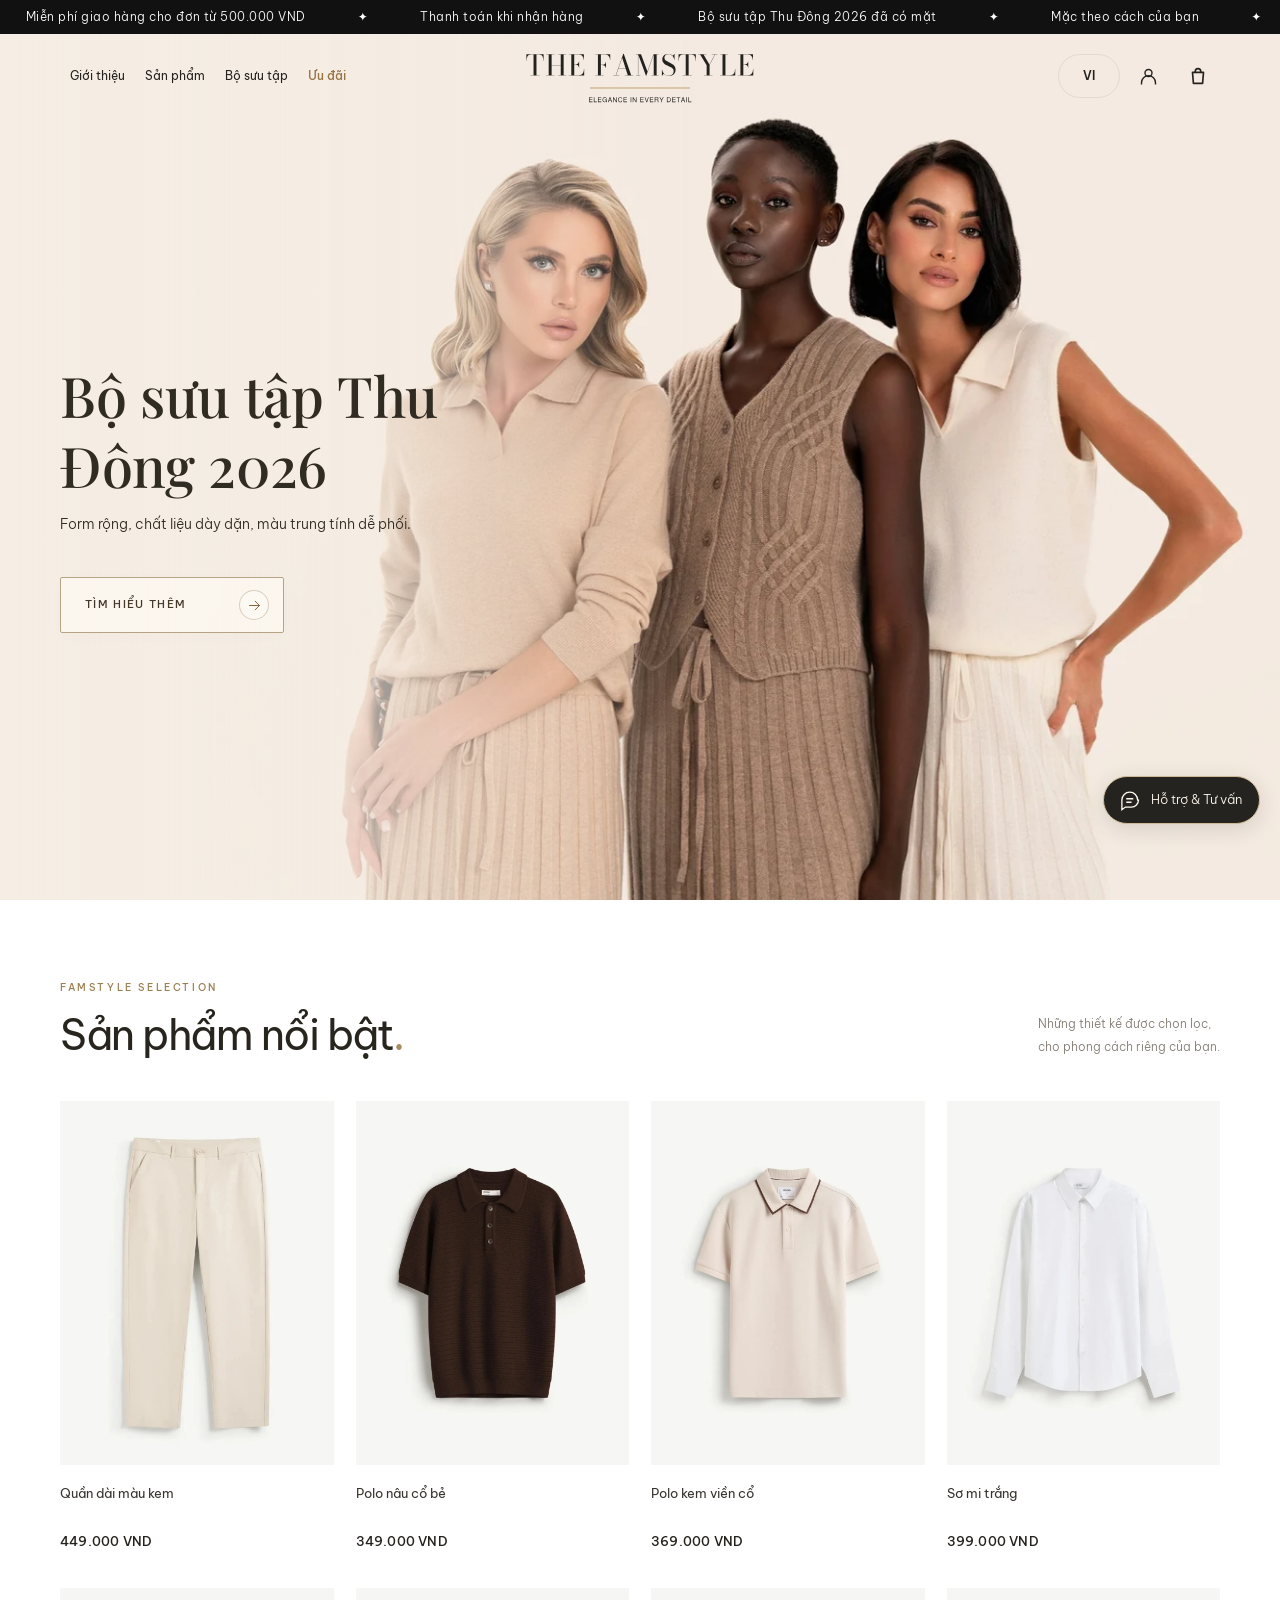
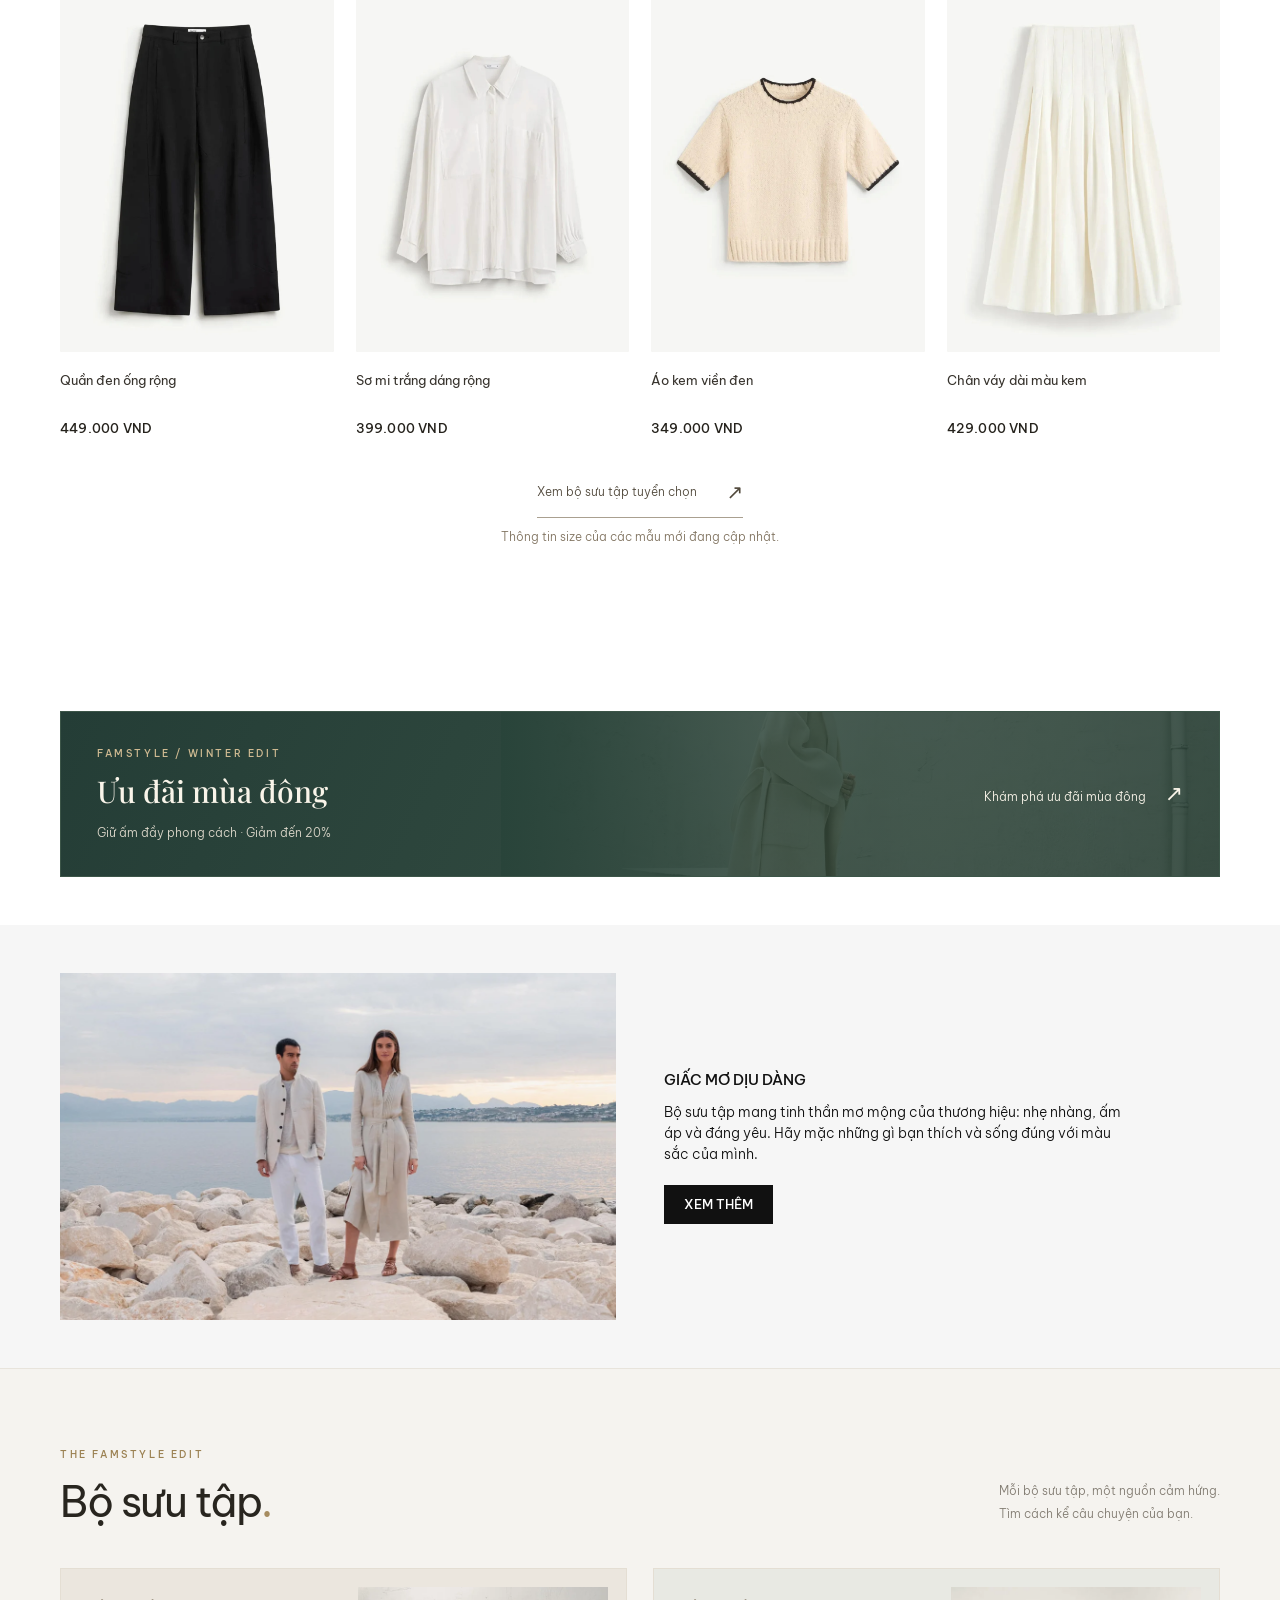
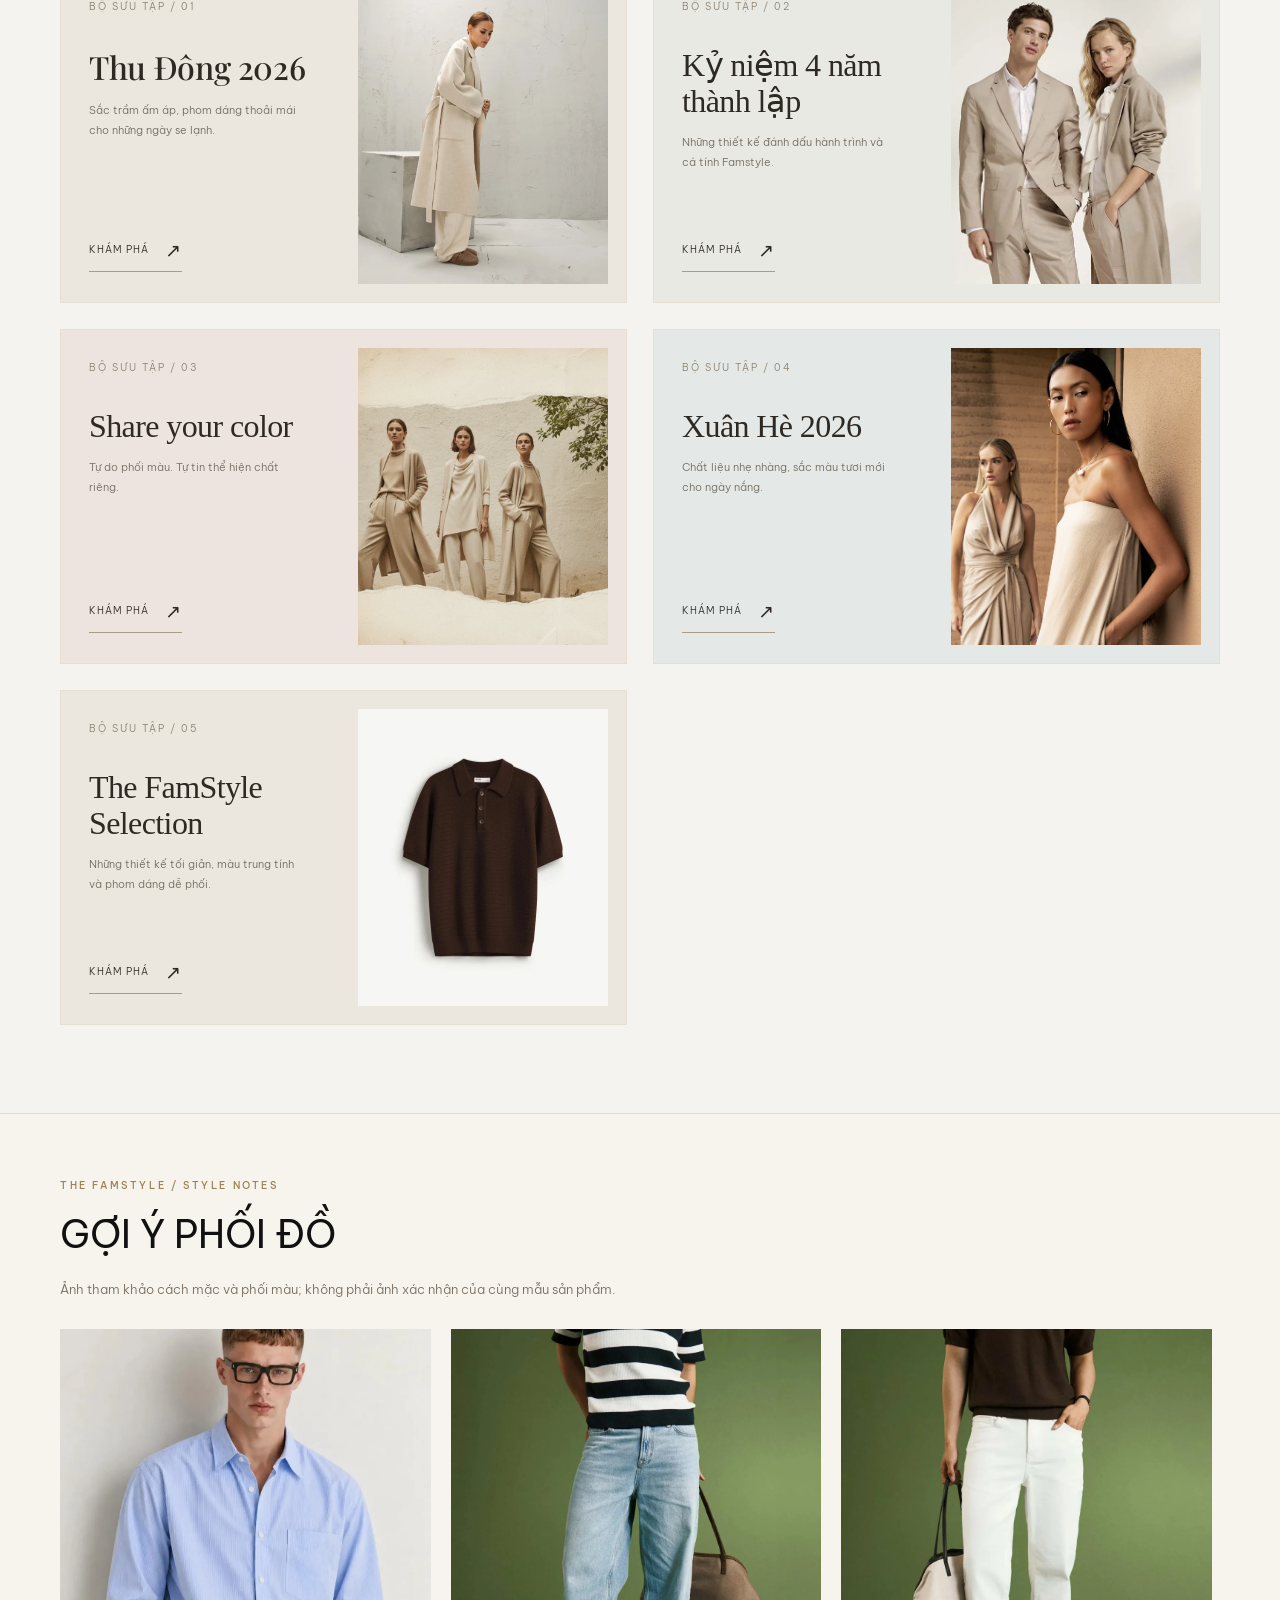
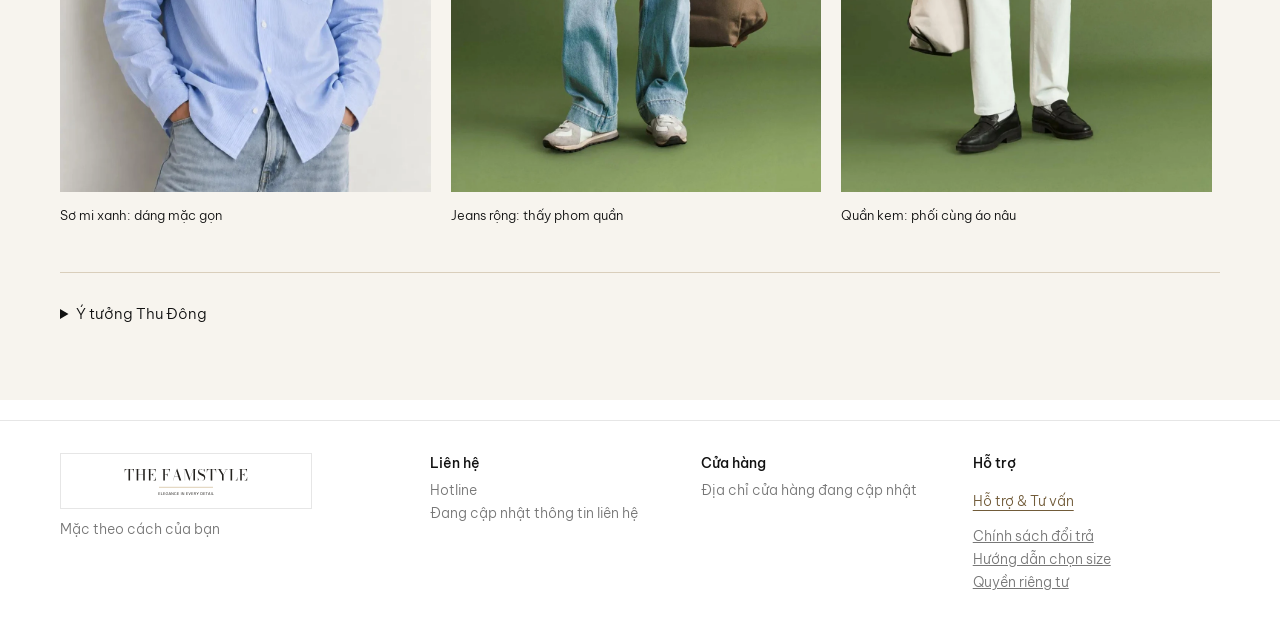
==== commit 72f6e3f8: "Complete collection imagery and product photos; correct size selection Add four collection covers an" ====
--- a/index.html
+++ b/index.html
@@ -105,7 +105,6 @@
 .im{text-decoration:none;color:inherit}
 .nm a{text-decoration:none}.nm a:hover{text-decoration:underline}
 .sz{min-width:42px;padding:8px 12px;border:1px solid var(--line);background:#fff;cursor:pointer}
-.sz[aria-pressed="true"]{background:var(--ink);color:#fff;border-color:var(--ink)}
 .back{display:inline-block;margin:20px 0;text-decoration:none;font-weight:500}
 .dg{display:grid;grid-template-columns:1.1fr 1fr;gap:40px;align-items:start}
 .dim{aspect-ratio:3/4;display:grid;place-items:center;font-size:160px;overflow:hidden}
@@ -725,6 +724,14 @@
 .hero .btn.hero-learn:active{background:#e9ddca;box-shadow:none;scale:.99}
 @media(max-width:700px){.hero .btn.hero-learn{gap:18px;padding-left:20px;margin-top:24px}}
 @media(prefers-reduced-motion:reduce){.hero .btn.hero-learn,.hero-learn-arrow,.hero-learn-arrow svg{transition:none!important}.hero-learn-arrow svg{transform:none!important}}
+.collection-visual .editorial-photo,.banner .bi img{object-position:var(--collection-focus,50% 50%)}
+
+.size-picker{border:0;padding:0;margin:18px 0}.size-picker legend{font-size:13px;font-weight:500;padding:0;margin-bottom:10px}.size-options{display:flex;gap:8px;flex-wrap:wrap}.size-choice{position:relative;display:inline-flex;cursor:pointer}.size-choice input{position:absolute;opacity:0;width:1px;height:1px}.size-choice .sz{display:grid;place-items:center;min-width:44px;min-height:44px;font-size:13px}.size-choice input:checked+.sz{background:#302b23;color:#fffaf2;border-color:#302b23}.size-choice input:focus-visible+.sz{outline:2px solid #96764b;outline-offset:3px}.size-help-text,.size-status{font-size:12px;line-height:1.7;margin:9px 0;color:#756b5b}.size-status{color:#493c2a}.size-error{font-size:12px;line-height:1.7;color:#a73427;margin:8px 0}.size-error[hidden]{display:none}.size-picker[aria-invalid="true"] .sz{border-color:#b85c4c}.cart-size-label{display:flex;align-items:center;gap:8px;font-size:12px;margin:5px 0}.cart-size-label select{min-height:40px;max-width:110px;border:1px solid #d9cfbd;border-radius:3px;padding:4px 8px;background:#fffdf7;color:#302b23;font:inherit}
+
+/* Reference packshots stay fully visible, with a quiet explanatory caption. */
+.reference-photo,.qvg.reference-gallery img,.pv.reference-gallery img{object-fit:contain!important;background:#fff}.photo-note{font-size:10px;line-height:1.6;color:#7b6d58;margin:6px 0}.di .photo-note{font-size:12px;margin:12px 0}
+.winter-strip{position:relative;isolation:isolate;overflow:hidden}.winter-strip .winter-strip-art{position:absolute;inset:0 0 0 38%;z-index:-1;pointer-events:none}.winter-strip-art img{display:block;width:100%;height:100%;object-fit:cover;object-position:43% 38%;opacity:.7}.winter-strip-art::after{content:"";position:absolute;inset:0;background:linear-gradient(90deg,#29443a 0%,rgba(36,61,51,.74) 38%,rgba(36,61,51,.74) 100%)}
+@media(max-width:700px){.winter-strip .winter-strip-art{left:10%}.winter-strip-art::after{background:rgba(36,61,51,.84)}}
 </style>
 <link rel="stylesheet" href="assets/support-chat.css?v=1">
 </head>
@@ -759,11 +766,11 @@
 <section id="featured"><div class="wrap">
   <div class="sh editorial-heading"><div><span class="eyebrow">FAMSTYLE SELECTION</span><h2>Sản phẩm nổi bật<span class="heading-dot">.</span></h2></div><p>Những thiết kế được chọn lọc,<br>cho phong cách riêng của bạn.</p></div>
   <div class="fgrid" id="fgrid"></div>
-  <div class="selection-entry"><a class="editorial-link" href="#/bo-suu-tap/the-famstyle-selection">Xem 24 mẫu tuyển chọn <span aria-hidden="true">↗</span></a><p>Giá và size của các mẫu mới đang cập nhật.</p></div>
+  <div class="selection-entry"><a class="editorial-link" href="#/bo-suu-tap/the-famstyle-selection">Xem bộ sưu tập tuyển chọn <span aria-hidden="true">↗</span></a><p>Thông tin size của các mẫu mới đang cập nhật.</p></div>
   <div class="fmore"><a class="editorial-link" href="#/danh-muc/tat-ca">Khám phá tất cả sản phẩm <span aria-hidden="true">↗</span></a></div>
 </div></section>
 
-<div class="wrap"><a class="offers-strip winter-strip" href="#/uu-dai/mua-dong"><div><span class="eyebrow">FAMSTYLE / WINTER EDIT</span><strong>Ưu đãi mùa đông</strong><p>Giữ ấm đầy phong cách · Giảm đến <span id="winter-max"></span>%</p></div><span class="offers-strip-cta">Khám phá ưu đãi mùa đông <span aria-hidden="true">↗</span></span></a></div>
+<div class="wrap"><a class="offers-strip winter-strip" href="#/uu-dai/mua-dong"><div class="winter-strip-art" aria-hidden="true"><img src="images/collections/winter-2026.webp" alt="" loading="lazy" decoding="async"></div><div><span class="eyebrow">FAMSTYLE / WINTER EDIT</span><strong>Ưu đãi mùa đông</strong><p>Giữ ấm đầy phong cách · Giảm đến <span id="winter-max"></span>%</p></div><span class="offers-strip-cta">Khám phá ưu đãi mùa đông <span aria-hidden="true">↗</span></span></a></div>
 
 <div class="feat"><div class="wrap">
   <div class="ph" id="featM"></div>
@@ -857,7 +864,15 @@
 /* Curated selection: price, size and colour availability await confirmation. */
 const CURATED_PRODUCTS=[{"id":41,"n":"Quần dài màu kem","cat":"quan","sub":"quan-tay","col":"the-famstyle-selection","gender":"nam","price":null,"status":"preview","sizes":[],"colors":[],"r":0,"bg":"#f4f3ef","e":"👕","img":"images/selection-2026/mp-01.webp","source":{"file":"Anh quan ao nam khong nguoi.pdf","page":1},"selected":true,"desc":"Quần dài màu kem"},{"id":42,"n":"Polo nâu cổ bẻ","cat":"ao","sub":"ao-polo","col":"the-famstyle-selection","gender":"nam","price":null,"status":"preview","sizes":[],"colors":[],"r":0,"bg":"#f4f3ef","e":"👕","img":"images/selection-2026/mp-05.webp","source":{"file":"Anh quan ao nam khong nguoi.pdf","page":5},"selected":true,"desc":"Polo nâu cổ bẻ"},{"id":43,"n":"Polo kem viền cổ","cat":"ao","sub":"ao-polo","col":"the-famstyle-selection","gender":"nam","price":null,"status":"preview","sizes":[],"colors":[],"r":0,"bg":"#f4f3ef","e":"👕","img":"images/selection-2026/mp-06.webp","source":{"file":"Anh quan ao nam khong nguoi.pdf","page":6},"selected":true,"desc":"Polo kem viền cổ"},{"id":44,"n":"Sơ mi trắng","cat":"ao","sub":"ao-so-mi","col":"the-famstyle-selection","gender":"nam","price":null,"status":"preview","sizes":[],"colors":[],"r":0,"bg":"#f4f3ef","e":"👕","img":"images/selection-2026/mp-17.webp","source":{"file":"Anh quan ao nam khong nguoi.pdf","page":17},"selected":true,"desc":"Sơ mi trắng"},{"id":45,"n":"Polo đen viền sáng","cat":"ao","sub":"ao-polo","col":"the-famstyle-selection","gender":"nam","price":null,"status":"preview","sizes":[],"colors":[],"r":0,"bg":"#f4f3ef","e":"👕","img":"images/selection-2026/mp-07.webp","source":{"file":"Anh quan ao nam khong nguoi.pdf","page":7},"selected":true,"desc":"Polo đen viền sáng"},{"id":46,"n":"Sơ mi xanh nhạt","cat":"ao","sub":"ao-so-mi","col":"the-famstyle-selection","gender":"nam","price":null,"status":"preview","sizes":[],"colors":[],"r":0,"bg":"#f4f3ef","e":"👕","img":"images/selection-2026/mp-16.webp","source":{"file":"Anh quan ao nam khong nguoi.pdf","page":16},"selected":true,"desc":"Sơ mi xanh nhạt"},{"id":47,"n":"Jeans xanh nhạt ống rộng","cat":"quan","sub":"quan-jeans","col":"the-famstyle-selection","gender":"nam","price":null,"status":"preview","sizes":[],"colors":[],"r":0,"bg":"#f4f3ef","e":"👕","img":"images/selection-2026/mp-02.webp","source":{"file":"Anh quan ao nam khong nguoi.pdf","page":2},"selected":true,"desc":"Jeans xanh nhạt ống rộng"},{"id":48,"n":"Jeans xanh vừa ống rộng","cat":"quan","sub":"quan-jeans","col":"the-famstyle-selection","gender":"nam","price":null,"status":"preview","sizes":[],"colors":[],"r":0,"bg":"#f4f3ef","e":"👕","img":"images/selection-2026/mp-04.webp","source":{"file":"Anh quan ao nam khong nguoi.pdf","page":4},"selected":true,"desc":"Jeans xanh vừa ống rộng"},{"id":49,"n":"Sơ mi be tay ngắn","cat":"ao","sub":"ao-so-mi","col":"the-famstyle-selection","gender":"nam","price":null,"status":"preview","sizes":[],"colors":[],"r":0,"bg":"#f4f3ef","e":"👕","img":"images/selection-2026/mp-11.webp","source":{"file":"Anh quan ao nam khong nguoi.pdf","page":11},"selected":true,"desc":"Sơ mi be tay ngắn"},{"id":50,"n":"Short xanh đen có ly","cat":"quan","sub":"quan-short","col":"the-famstyle-selection","gender":"nam","price":null,"status":"preview","sizes":[],"colors":[],"r":0,"bg":"#f4f3ef","e":"👕","img":"images/selection-2026/mp-14.webp","source":{"file":"Anh quan ao nam khong nguoi.pdf","page":14},"selected":true,"desc":"Short xanh đen có ly"},{"id":51,"n":"Short xám cạp chun","cat":"quan","sub":"quan-short","col":"the-famstyle-selection","gender":"nam","price":null,"status":"preview","sizes":[],"colors":[],"r":0,"bg":"#f4f3ef","e":"👕","img":"images/selection-2026/mp-15.webp","source":{"file":"Anh quan ao nam khong nguoi.pdf","page":15},"selected":true,"desc":"Short xám cạp chun"},{"id":52,"n":"Áo thun đen trơn","cat":"ao","sub":"ao-thun","col":"the-famstyle-selection","gender":"nam","price":null,"status":"preview","sizes":[],"colors":[],"r":0,"bg":"#f4f3ef","e":"👕","img":"images/selection-2026/mp-18.webp","source":{"file":"Anh quan ao nam khong nguoi.pdf","page":18},"selected":true,"desc":"Áo thun đen trơn"},{"id":53,"n":"Quần đen ống rộng","cat":"quan","sub":"quan-tay","col":"the-famstyle-selection","gender":"nu","price":null,"status":"preview","sizes":[],"colors":[],"r":0,"bg":"#f4f3ef","e":"👕","img":"images/selection-2026/wp-05.webp","source":{"file":"Anh quan ao nu khong nguoi.pdf","page":5},"selected":true,"desc":"Quần đen ống rộng"},{"id":54,"n":"Sơ mi trắng dáng rộng","cat":"ao","sub":"ao-so-mi","col":"the-famstyle-selection","gender":"nu","price":null,"status":"preview","sizes":[],"colors":[],"r":0,"bg":"#f4f3ef","e":"👕","img":"images/selection-2026/wp-06.webp","source":{"file":"Anh quan ao nu khong nguoi.pdf","page":6},"selected":true,"desc":"Sơ mi trắng dáng rộng"},{"id":55,"n":"Áo kem viền đen","cat":"ao","sub":"ao-ngan-tay","col":"the-famstyle-selection","gender":"nu","price":null,"status":"preview","sizes":[],"colors":[],"r":0,"bg":"#f4f3ef","e":"👕","img":"images/selection-2026/wp-12.webp","source":{"file":"Anh quan ao nu khong nguoi.pdf","page":12},"selected":true,"desc":"Áo kem viền đen"},{"id":56,"n":"Chân váy dài màu kem","cat":"vay","sub":"chan-vay","col":"the-famstyle-selection","gender":"nu","price":null,"status":"preview","sizes":[],"colors":[],"r":0,"bg":"#f4f3ef","e":"👕","img":"images/selection-2026/wp-14.webp","source":{"file":"Anh quan ao nu khong nguoi.pdf","page":14},"selected":true,"desc":"Chân váy dài màu kem"},{"id":57,"n":"Khoác denim xanh đậm","cat":"ao-khoac","sub":"jacket","col":"the-famstyle-selection","gender":"nu","price":null,"status":"preview","sizes":[],"colors":[],"r":0,"bg":"#f4f3ef","e":"👕","img":"images/selection-2026/wp-01.webp","source":{"file":"Anh quan ao nu khong nguoi.pdf","page":1},"selected":true,"desc":"Khoác denim xanh đậm"},{"id":58,"n":"Quần be ống rộng","cat":"quan","sub":"quan-tay","col":"the-famstyle-selection","gender":"nu","price":null,"status":"preview","sizes":[],"colors":[],"r":0,"bg":"#f4f3ef","e":"👕","img":"images/selection-2026/wp-03.webp","source":{"file":"Anh quan ao nu khong nguoi.pdf","page":3},"selected":true,"desc":"Quần be ống rộng"},{"id":59,"n":"Áo đen tay dài dáng xòe","cat":"ao","sub":"ao-dai-tay","col":"the-famstyle-selection","gender":"nu","price":null,"status":"preview","sizes":[],"colors":[],"r":0,"bg":"#f4f3ef","e":"👕","img":"images/selection-2026/wp-02.webp","source":{"file":"Anh quan ao nu khong nguoi.pdf","page":2},"selected":true,"desc":"Áo đen tay dài dáng xòe"},{"id":60,"n":"Jeans xanh nhạt ống rộng","cat":"quan","sub":"quan-jeans","col":"the-famstyle-selection","gender":"nu","price":null,"status":"preview","sizes":[],"colors":[],"r":0,"bg":"#f4f3ef","e":"👕","img":"images/selection-2026/wp-04.webp","source":{"file":"Anh quan ao nu khong nguoi.pdf","page":4},"selected":true,"desc":"Jeans xanh nhạt ống rộng"},{"id":61,"n":"Váy hai dây màu kem","cat":"vay","sub":"vay-dai","col":"the-famstyle-selection","gender":"nu","price":null,"status":"preview","sizes":[],"colors":[],"r":0,"bg":"#f4f3ef","e":"👕","img":"images/selection-2026/wp-11.webp","source":{"file":"Anh quan ao nu khong nguoi.pdf","page":11},"selected":true,"desc":"Váy hai dây màu kem"},{"id":62,"n":"Sơ mi be sáng","cat":"ao","sub":"ao-so-mi","col":"the-famstyle-selection","gender":"nu","price":null,"status":"preview","sizes":[],"colors":[],"r":0,"bg":"#f4f3ef","e":"👕","img":"images/selection-2026/wp-13.webp","source":{"file":"Anh quan ao nu khong nguoi.pdf","page":13},"selected":true,"desc":"Sơ mi be sáng"},{"id":63,"n":"Chân váy xếp ly màu taupe","cat":"vay","sub":"chan-vay","col":"the-famstyle-selection","gender":"nu","price":null,"status":"preview","sizes":[],"colors":[],"r":0,"bg":"#f4f3ef","e":"👕","img":"images/selection-2026/wp-15.webp","source":{"file":"Anh quan ao nu khong nguoi.pdf","page":15},"selected":true,"desc":"Chân váy xếp ly màu taupe"},{"id":64,"n":"Áo thun nâu trơn","cat":"ao","sub":"ao-thun","col":"the-famstyle-selection","gender":"nu","price":null,"status":"preview","sizes":[],"colors":[],"r":0,"bg":"#f4f3ef","e":"👕","img":"images/selection-2026/wp-17.webp","source":{"file":"Anh quan ao nu khong nguoi.pdf","page":17},"selected":true,"desc":"Áo thun nâu trơn"}];
 const STYLE_SELECTION=[{"img":"images/selection-2026/mm-04.webp","title":"Sơ mi xanh: dáng mặc gọn","group":"model","source":{"file":"Anh quan ao nam co nguoi.pdf","page":4}},{"img":"images/selection-2026/mm-06.webp","title":"Jeans rộng: thấy phom quần","group":"model","source":{"file":"Anh quan ao nam co nguoi.pdf","page":6}},{"img":"images/selection-2026/mm-08.webp","title":"Quần kem: phối cùng áo nâu","group":"model","source":{"file":"Anh quan ao nam co nguoi.pdf","page":8}},{"img":"images/selection-2026/wm-05.webp","title":"Sơ mi trắng: phối tối giản","group":"model","source":{"file":"Anh quan ao nu co nguoi.pdf","page":5}},{"img":"images/selection-2026/wm-07.webp","title":"Jeans sáng: phom ống rộng","group":"model","source":{"file":"Anh quan ao nu co nguoi.pdf","page":7}},{"img":"images/selection-2026/wm-02.webp","title":"Áo nâu: phối cùng jeans","group":"model","source":{"file":"Anh quan ao nu co nguoi.pdf","page":2}},{"img":"images/selection-2026/ref-02.webp","title":"Blazer be, áo đen cổ cao","group":"reference","source":{"file":"Mau anh.pdf","page":2}},{"img":"images/selection-2026/ref-05.webp","title":"Áo dài tay xanh trầm","group":"reference","source":{"file":"Mau anh.pdf","page":5}},{"img":"images/selection-2026/ref-06.webp","title":"Áo thun đen tối giản","group":"reference","source":{"file":"Mau anh.pdf","page":6}},{"img":"images/selection-2026/ref-08.webp","title":"Áo dài tay màu kem","group":"reference","source":{"file":"Mau anh.pdf","page":8}},{"img":"images/selection-2026/ref-09.webp","title":"Khoác denim, quần tối màu","group":"reference","source":{"file":"Mau anh.pdf","page":9}},{"img":"images/selection-2026/ref-10.webp","title":"Áo khoác xanh, phom rộng","group":"reference","source":{"file":"Mau anh.pdf","page":10}}];
+/* Reference photographs fill legacy placeholders only; they do not confirm a SKU. */
+const ADDITIONAL_DESIGNS=[{"id":65,"n":"Áo polo dài tay màu nâu","cat":"ao","sub":"ao-polo","col":"the-famstyle-selection","gender":"nam","price":null,"status":"preview","sizes":[],"colors":[],"r":0,"bg":"#f6f4ef","e":"","img":"images/new-designs/polo-brown.webp","selected":true,"referenceImage":true,"desc":"Áo polo dài tay màu nâu"},{"id":66,"n":"Áo khoác dáng dài màu camel","cat":"ao-khoac","sub":"ao-khoac-dai","col":"the-famstyle-selection","gender":"nam","price":null,"status":"preview","sizes":[],"colors":[],"r":0,"bg":"#f6f4ef","e":"","img":"images/new-designs/coat-camel.webp","selected":true,"referenceImage":true,"desc":"Áo khoác dáng dài màu camel"},{"id":67,"n":"Chân váy midi màu đen","cat":"vay","sub":"chan-vay","col":"the-famstyle-selection","gender":"nu","price":null,"status":"preview","sizes":[],"colors":[],"r":0,"bg":"#f6f4ef","e":"","img":"images/new-designs/skirt-black.webp","selected":true,"referenceImage":true,"desc":"Chân váy midi màu đen"},{"id":68,"n":"Áo len cổ lọ màu kem","cat":"ao","sub":"ao-len","col":"the-famstyle-selection","gender":"nu","price":null,"status":"preview","sizes":[],"colors":[],"r":0,"bg":"#f6f4ef","e":"","img":"images/new-designs/knit-cream.webp","selected":true,"referenceImage":true,"desc":"Áo len cổ lọ màu kem"},{"id":69,"n":"Áo cardigan dài màu be","cat":"ao-khoac","sub":"cardigan","col":"the-famstyle-selection","gender":"nu","price":null,"status":"preview","sizes":[],"colors":[],"r":0,"bg":"#f6f4ef","e":"","img":"images/new-designs/cardigan-beige.webp","selected":true,"referenceImage":true,"desc":"Áo cardigan dài màu be"}];
+CURATED_PRODUCTS.push(...ADDITIONAL_DESIGNS);
 P.unshift(...CURATED_PRODUCTS);
+/* Display prices set at the owner's request; existing product prices stay intact. */
+const SELECTION_PRICES={"41":449000,"42":349000,"43":369000,"44":399000,"45":349000,"46":399000,"47":479000,"48":499000,"49":369000,"50":329000,"51":299000,"52":199000,"53":449000,"54":399000,"55":349000,"56":429000,"57":649000,"58":429000,"59":349000,"60":479000,"61":549000,"62":399000,"63":459000,"64":229000,"65":449000,"66":899000,"67":399000,"68":449000,"69":599000};
+P.forEach(p=>{if(p.status==="preview"&&Number.isInteger(SELECTION_PRICES[p.id]))p.price=SELECTION_PRICES[p.id]});
+const PRODUCT_REFERENCE_IMAGES={"1":"images/references/product-01.webp","2":"images/references/product-02.webp","3":"images/references/product-03.webp","4":"images/references/product-04.webp","5":"images/references/product-05.webp","6":"images/references/product-06.webp","7":"images/references/product-07.webp","8":"images/references/product-08.webp","9":"images/references/product-09.webp","10":"images/references/product-10.webp","11":"images/references/product-11.webp","12":"images/references/product-12.webp","13":"images/references/product-13.webp","14":"images/references/product-14.webp","15":"images/references/product-15.webp","16":"images/references/product-16.webp","17":"images/references/product-17.webp","18":"images/references/product-18.webp","19":"images/references/product-19.webp","20":"images/references/product-20.webp","21":"images/references/product-21.webp","22":"images/references/product-22.webp"};
+Object.entries(PRODUCT_REFERENCE_IMAGES).forEach(([id,img])=>{const p=P.find(p=>p.id===Number(id));if(p&&!p.img&&!p.imgs?.length){p.img=img;p.referenceImage=true}});
 const isPreview=p=>p.status==="preview";
 const compareCatalogPrice=(a,b,direction=1)=>{const av=Number.isFinite(a.price),bv=Number.isFinite(b.price);return av&&bv?direction*(a.price-b.price):av?-1:bv?1:0};
 const OFFERS={1:20,5:10,17:15,10:20,35:10,34:20};
@@ -867,7 +882,7 @@
 document.querySelector('#winter-max').textContent=Math.max(...Object.values(WINTER_OFFERS));
 const onSale=p=>Number.isFinite(p.price)&&Number.isFinite(p.old)&&p.old>p.price;
 const discountPercent=p=>Math.round((p.old-p.price)/p.old*100);
-const priceHTML=p=>isPreview(p)?'<span class="pending-price">Giá đang cập nhật</span>':`<span class="${onSale(p)?'sale-price':''}">${fmt(p.price)}</span>${onSale(p)?` <s class="old-price" aria-label="Giá gốc ${fmt(p.old)}">${fmt(p.old)}</s>`:''}`;
+const priceHTML=p=>!Number.isFinite(p.price)?'<span class="pending-price">Giá đang cập nhật</span>':`<span class="${onSale(p)?'sale-price':''}">${fmt(p.price)}</span>${onSale(p)?` <s class="old-price" aria-label="Giá gốc ${fmt(p.old)}">${fmt(p.old)}</s>`:''}`;
 const saleBadge=p=>onSale(p)?`<span class="sale-badge${p.winterOffer?' winter-badge':''}">${p.winterOffer?'Mùa đông · ':''}−${discountPercent(p)}%</span>`:'';
 /* Phân loại có thể chỉnh riêng: gender = "nam", "nu" hoặc "unisex".
    Đây là phân loại biên tập từ tên/mô tả hiện có; kiểm tra lại khi có ảnh sản phẩm. */
@@ -892,10 +907,15 @@
 
 CATS.find(c=>c.slug==='ao').subs.push({slug:'ao-ngan-tay',n:'Áo ngắn tay'},{slug:'ao-dai-tay',n:'Áo dài tay'});
 CATS.find(c=>c.slug==='vay').subs.push({slug:'chan-vay',n:'Chân váy'});
+CATS.find(c=>c.slug==='ao-khoac').subs.push({slug:'ao-khoac-dai',n:'Áo khoác dài'});
 /* ===== 7. GIỚI THIỆU, BỘ SƯU TẬP ===== */
-const FEATURE={title:"Giấc mơ dịu dàng",text:"Bộ sưu tập mang tinh thần mơ mộng của thương hiệu: nhẹ nhàng, ấm áp và đáng yêu. Hãy mặc những gì bạn thích và sống đúng với màu sắc của mình.",bg:"#12161F",e:"🎞️",img:""};
+const FEATURE={title:"Giấc mơ dịu dàng",text:"Bộ sưu tập mang tinh thần mơ mộng của thương hiệu: nhẹ nhàng, ấm áp và đáng yêu. Hãy mặc những gì bạn thích và sống đúng với màu sắc của mình.",bg:"#f1ede6",e:"",img:"images/banners/dreamy-editorial.webp"};
 const COLLS=[{slug:"thu-dong-2026",desc:"Áo khoác, cardigan và khăn len cho những ngày se lạnh. Chất liệu dày dặn, màu trung tính dễ phối.",n:"Bộ sưu tập Thu Đông 2026",bg:"#E7D9D3",e:"🍂",img:""},{slug:"ky-niem-4-nam",desc:"Những thiết kế được yêu thích nhất suốt 4 năm qua, được làm lại với chi tiết mới.",n:"Kỷ niệm 4 năm thành lập",bg:"#EDEAF4",e:"🎉",img:""},{slug:"share-your-color",desc:"Bộ sưu tập về màu sắc và cá tính: mỗi món là một cách để bạn thể hiện mình.",n:"Share your color",bg:"#D9E6F2",e:"🎨",img:""},{slug:"xuan-he-2026",desc:"Váy, sơ mi và quần short nhẹ, thoáng, dành cho những ngày nắng.",n:"Bộ sưu tập Xuân Hè 2026",bg:"#E4F0E3",e:"🌿",img:""}];
-COLLS.push({"slug":"the-famstyle-selection","n":"The FamStyle Selection","desc":"Các thiết kế nam và nữ được tuyển chọn theo phong cách thanh lịch. Giá và thông tin sản phẩm đang được cập nhật.","bg":"#ede7dc","e":"✦","img":"images/selection-2026/mp-05.webp"});
+COLLS.push({"slug":"the-famstyle-selection","n":"The FamStyle Selection","desc":"Các thiết kế nam và nữ được tuyển chọn theo phong cách thanh lịch. Size và chất liệu đang được cập nhật.","bg":"#ede7dc","e":"✦","img":"images/selection-2026/mp-05.webp"});
+
+/* Editorial cover photos for collection pages; product galleries stay separate. */
+const COLLECTION_COVERS={"thu-dong-2026":{"img":"images/collections/winter-2026.webp","focus":"43% 50%"},"ky-niem-4-nam":{"img":"images/collections/anniversary-2026.webp","focus":"60% 40%"},"share-your-color":{"img":"images/collections/color-2026.webp","focus":"12% 50%"},"xuan-he-2026":{"img":"images/collections/spring-2026.webp","focus":"28% 35%"}};
+COLLS.forEach(c=>{if(COLLECTION_COVERS[c.slug])Object.assign(c,COLLECTION_COVERS[c.slug])});
 
 /* tên hiển thị của từng mã màu (dùng ở trang chi tiết và giỏ hàng) */
 const COLOR_NAMES={"#C9474B":"Đỏ","#1E2430":"Xanh đen","#fff":"Trắng","#9DB6D4":"Xanh nhạt","#4B5A3C":"Xanh rêu","#111":"Đen","#B9A98C":"Be","#8A8F98":"Xám","#3B2A24":"Nâu đậm","#9AA58A":"Xanh rêu nhạt","#8A5A32":"Nâu bò","#27324A":"Xanh denim đậm","#E4DDD2":"Be sáng","#9C8579":"Nâu tro","#8E9A86":"Xanh olive xám","#E3C67A":"Vàng hoa","#E9E4DA":"Trắng kem","#4A1E28":"Đỏ mận","#8B8546":"Xanh olive"};
@@ -905,7 +925,7 @@
 const fmt=n=>new Intl.NumberFormat("vi-VN").format(n)+" VND";
 const stars=r=>"★".repeat(r)+"☆".repeat(5-r);
 // hiện ảnh thật nếu có img, nếu không thì hiện emoji
-const media=(o,priority=false)=>o.img?`<img src="${o.img}" alt="${o.n||""}" loading="${priority?'eager':'lazy'}" decoding="async">`:o.e;
+const media=(o,priority=false)=>o.img?`<img${o.referenceImage?' class="reference-photo"':''} src="${o.img}" alt="${o.referenceImage?'Ảnh tham khảo: ':''}${o.n||""}" loading="${priority?'eager':'lazy'}" decoding="async">`:o.e;
 const KEY="hem-cart";let cart={};
 try{cart=JSON.parse(localStorage.getItem(KEY)||"{}")||{}}catch(e){}
 if(!cart||typeof cart!=='object'||Array.isArray(cart))cart={};
@@ -914,9 +934,10 @@
 const lines=()=>Object.keys(cart).map(k=>{const [id,s,c]=k.split("|"),p=P.find(x=>x.id==id);return {...p,size:s,color:p.colors[+c||0],key:k,qty:cart[k]}});
 function toast(m){const t=$("#toast");t.textContent=m;t.classList.add("on");clearTimeout(toast.t);toast.t=setTimeout(()=>t.classList.remove("on"),1800)}
 
+function photoNote(p,full=false){return p.referenceImage?`<p class="photo-note">${full?'Ảnh tham khảo kiểu dáng; chưa xác nhận hình ảnh của mẫu này.':'Ảnh tham khảo'}</p>`:''}
 const card=p=>`<article class="pc" data-pid="${p.id}">
   <a class="im" href="#/san-pham/${p.id}" style="background:${p.bg}" aria-label="Xem chi tiết ${p.n}">${media(p)}${saleBadge(p)}</a>
-  <div class="nm"><a href="#/san-pham/${p.id}">${p.n}</a></div><div class="st" aria-label="${rating(p)?rating(p)+' sao':'Chưa có đánh giá'}">${stars(rating(p))}</div><div class="pr">${priceHTML(p)}</div>
+  <div class="nm"><a href="#/san-pham/${p.id}">${p.n}</a></div>${photoNote(p)}<div class="st" aria-label="${rating(p)?rating(p)+' sao':'Chưa có đánh giá'}">${stars(rating(p))}</div><div class="pr">${priceHTML(p)}</div>
   <div class="add">${isPreview(p)?`<a class="btn light" href="#/san-pham/${p.id}">Xem chi tiết</a>`:`<button class="btn" data-add="${p.id}">Thêm vào giỏ</button>`}</div>
  </article>`;
 /* ===== SẢN PHẨM NỔI BẬT: đổi danh sách id ở đây (id nằm trong mảng P) ===== */
@@ -940,7 +961,7 @@
   return `<article class="fp"><div class="fim" style="background:${p.bg}">
    <a class="fl" href="#/san-pham/${p.id}" aria-label="Xem ${p.n}"><div class="f1">${lay(a)}</div><div class="f2">${lay(b)}</div></a>
    ${saleBadge(p)}
-   <div class="fic">${isPreview(p)?'':`<button data-qa="${p.id}|${defSize(p)}" aria-label="Thêm nhanh vào giỏ hàng">${ICO_BAG}</button>`}<button data-qv="${p.id}" aria-label="Xem nhanh sản phẩm">${ICO_EYE}</button></div>
+   <div class="fic">${isPreview(p)?'':`<button data-qa="${p.id}" aria-label="Thêm nhanh vào giỏ hàng">${ICO_BAG}</button>`}<button data-qv="${p.id}" aria-label="Xem nhanh sản phẩm">${ICO_EYE}</button></div>
   </div>
   <div class="fn"><a href="#/san-pham/${p.id}">${p.n}</a></div>
   <div class="fpr">${priceHTML(p)}</div></article>`;
@@ -951,7 +972,7 @@
  const L=lines(),total=L.reduce((t,l)=>t+l.price*l.qty,0),count=L.reduce((t,l)=>t+l.qty,0),shipping=total>=FREE_SHIP?0:SHIP_FEE;
  const focused=document.activeElement,focusKey=focused&&focused.closest('#drawer')?['inc','dec','remove'].find(k=>focused.dataset[k]):null,focusValue=focusKey?focused.dataset[focusKey]:null;
  $('#cnt').textContent=count;
- $('#drawer').innerHTML=`<div class="dh"><div><div class="bag-label">FAMSTYLE / SHOPPING BAG</div><h2 id="bag-title">Giỏ hàng của bạn</h2><div class="bag-count">${count} sản phẩm được lựa chọn</div></div><button class="bag-close" data-close aria-label="Đóng giỏ hàng">×</button></div><div class="db">${L.length?`<div class="shipping">${total>=FREE_SHIP?'<strong>Đơn hàng của bạn được miễn phí vận chuyển.</strong>':`Thêm <strong>${fmt(FREE_SHIP-total)}</strong> để được miễn phí vận chuyển.`}<div class="shipping-track"><span style="width:${Math.min(100,total/FREE_SHIP*100)}%"></span></div></div>${L.map(l=>`<div class="li"><a class="t" href="#/san-pham/${l.id}" data-cart-product style="background:${l.bg}" aria-label="Xem ${l.n}">${media(l)}</a><div class="n"><a href="#/san-pham/${l.id}" data-cart-product>${l.n}</a><small>Size ${l.size} · ${COLOR_NAMES[l.color]||'Màu đã chọn'}</small><div class="item-price">${fmt(l.price*l.qty)}</div><div class="item-controls"><div class="q"><button data-dec="${l.key}" aria-label="Giảm số lượng ${l.n}">−</button><span aria-live="polite">${l.qty}</span><button data-inc="${l.key}" aria-label="Tăng số lượng ${l.n}">+</button></div><button class="remove-item" data-remove="${l.key}" aria-label="Xóa ${l.n} khỏi giỏ hàng">Xóa</button></div></div></div>`).join('')}`:`<div class="bag-empty"><svg class="empty-icon" viewBox="0 0 64 64" fill="none" stroke="currentColor" stroke-width="1.3" aria-hidden="true"><path d="M15 23h34l-3 31H18z"/><path d="M24 23v-7a8 8 0 0 1 16 0v7"/></svg><div class="bag-label">MỘT CHÚT CẢM HỨNG MỚI</div><h3>Giỏ hàng đang trống</h3><p>Khám phá những thiết kế phù hợp<br>với phong cách của bạn.</p><button class="checkout-btn" data-close>TIẾP TỤC MUA SẮM <span>→</span></button></div>`}</div>${L.length?`<div class="df"><div class="summary-row"><span>Tạm tính</span><span>${fmt(total)}</span></div><div class="summary-row"><span>Phí vận chuyển dự kiến</span><span>${shipping?fmt(shipping):'Miễn phí'}</span></div><div class="tot"><span>Tổng dự kiến</span><strong>${fmt(total+shipping)}</strong></div><p class="summary-note">Phí vận chuyển được tính theo chính sách hiện tại của cửa hàng.</p><button class="checkout-btn" data-pay>TIẾN HÀNH THANH TOÁN <span aria-hidden="true">→</span></button><button class="continue-btn" data-close>Tiếp tục mua sắm</button></div>`:''}`;
+ $('#drawer').innerHTML=`<div class="dh"><div><div class="bag-label">FAMSTYLE / SHOPPING BAG</div><h2 id="bag-title">Giỏ hàng của bạn</h2><div class="bag-count">${count} sản phẩm được lựa chọn</div></div><button class="bag-close" data-close aria-label="Đóng giỏ hàng">×</button></div><div class="db">${L.length?`<div class="shipping">${total>=FREE_SHIP?'<strong>Đơn hàng của bạn được miễn phí vận chuyển.</strong>':`Thêm <strong>${fmt(FREE_SHIP-total)}</strong> để được miễn phí vận chuyển.`}<div class="shipping-track"><span style="width:${Math.min(100,total/FREE_SHIP*100)}%"></span></div></div>${L.map(l=>`<div class="li"><a class="t" href="#/san-pham/${l.id}" data-cart-product style="background:${l.bg}" aria-label="Xem ${l.n}">${media(l)}</a><div class="n"><a href="#/san-pham/${l.id}" data-cart-product>${l.n}</a><label class="cart-size-label">Size <select data-cart-size="${l.key}" aria-label="Kích thước của ${l.n}">${l.sizes.map(size=>`<option value="${esc(size)}" ${size===l.size?'selected':''}>${esc(size)}</option>`).join('')}</select></label><small>${COLOR_NAMES[l.color]||'Màu đã chọn'}</small><div class="item-price">${fmt(l.price*l.qty)}</div><div class="item-controls"><div class="q"><button data-dec="${l.key}" aria-label="Giảm số lượng ${l.n}">−</button><span aria-live="polite">${l.qty}</span><button data-inc="${l.key}" aria-label="Tăng số lượng ${l.n}">+</button></div><button class="remove-item" data-remove="${l.key}" aria-label="Xóa ${l.n} khỏi giỏ hàng">Xóa</button></div></div></div>`).join('')}`:`<div class="bag-empty"><svg class="empty-icon" viewBox="0 0 64 64" fill="none" stroke="currentColor" stroke-width="1.3" aria-hidden="true"><path d="M15 23h34l-3 31H18z"/><path d="M24 23v-7a8 8 0 0 1 16 0v7"/></svg><div class="bag-label">MỘT CHÚT CẢM HỨNG MỚI</div><h3>Giỏ hàng đang trống</h3><p>Khám phá những thiết kế phù hợp<br>với phong cách của bạn.</p><button class="checkout-btn" data-close>TIẾP TỤC MUA SẮM <span>→</span></button></div>`}</div>${L.length?`<div class="df"><div class="summary-row"><span>Tạm tính</span><span>${fmt(total)}</span></div><div class="summary-row"><span>Phí vận chuyển dự kiến</span><span>${shipping?fmt(shipping):'Miễn phí'}</span></div><div class="tot"><span>Tổng dự kiến</span><strong>${fmt(total+shipping)}</strong></div><p class="summary-note">Phí vận chuyển được tính theo chính sách hiện tại của cửa hàng.</p><button class="checkout-btn" data-pay>TIẾN HÀNH THANH TOÁN <span aria-hidden="true">→</span></button><button class="continue-btn" data-close>Tiếp tục mua sắm</button></div>`:''}`;
  miniCart();
  if(focusKey){const target=Array.from($('#drawer').querySelectorAll('button')).find(el=>el.dataset[focusKey]===focusValue);(target||$('#drawer .bag-close')).focus()}
 }
@@ -965,12 +986,11 @@
  if(t.id==="shade"||"close" in d)close();
  else if(t.id==="cartBtn")open();
  else if(d.add){openQV(d.add,t)}
- else if(d.dsize){sel.size=d.dsize;detail();restoreDetailFocus("dsize",d.dsize)}
  else if(d.dcol!==undefined){sel.col=+d.dcol;detail();restoreDetailFocus("dcol",d.dcol)}
  else if(d.dq){sel.qty=Math.min(99,Math.max(1,sel.qty+ +d.dq));detail();restoreDetailFocus("dq",d.dq)}
  else if("dadd" in d)addCart(cur,sel.size,sel.col,sel.qty)
  else if(d.qv){openQV(d.qv,t)}
- else if(d.qa){openQV(d.qa.split("|")[0],t)}
+ else if(d.qa){openQV(d.qa,t)}
  else if("placeorder" in d)placeOrder()
  else if("editcart" in d)open()
  else if(d.rvstar){rvf.r=+d.rvstar;detail()}
@@ -991,36 +1011,59 @@
  $("#hero").insertAdjacentHTML("afterbegin",`<picture class="hero-media"><img class="bgimg" fetchpriority="high" decoding="async" src="${HERO.img}" srcset="${HERO.srcset}" sizes="100vw" width="${HERO.width}" height="${HERO.height}" alt="${HERO.alt}"></picture><div class="scrim"></div>`);
 }
 
-$("#featM").style.background=FEATURE.bg;$("#featM").innerHTML=media(FEATURE);$("#featT").textContent=FEATURE.title;$("#featP").textContent=FEATURE.text;
+$("#featM").style.background=FEATURE.bg;$("#featM").innerHTML=media({...FEATURE,n:FEATURE.title});$("#featT").textContent=FEATURE.title;$("#featP").textContent=FEATURE.text;
+function collectionMedia(c,card=false){return c.img?`<img${card?' class="editorial-photo"':''} src="${c.img}" alt="${c.n}" loading="lazy" decoding="async">`:''}
 const collectionNotes=['Sắc trầm ấm áp, phom dáng thoải mái cho những ngày se lạnh.','Những thiết kế đánh dấu hành trình và cá tính Famstyle.','Tự do phối màu. Tự tin thể hiện chất riêng.','Chất liệu nhẹ nhàng, sắc màu tươi mới cho ngày nắng.'];
 collectionNotes.push('Những thiết kế tối giản, màu trung tính và phom dáng dễ phối.');
-$("#colls").innerHTML=COLLS.map((c,i)=>{const p=P.find(p=>p.img===c.img)||P.find(p=>p.col===c.slug&&p.img)||P.find(p=>p.col===c.slug);return `<a class="collection-card" href="#/bo-suu-tap/${c.slug}"><div class="collection-copy"><span class="collection-number">BỘ SƯU TẬP / 0${i+1}</span><h3>${c.n.replace(/^Bộ sưu tập /,'')}</h3><p>${collectionNotes[i]}</p><div class="collection-cta">Khám phá <span aria-hidden="true">↗</span></div></div><div class="collection-visual">${editorialMedia(p,c.img||p.img)}</div></a>`}).join('');
+$("#colls").innerHTML=COLLS.map((c,i)=>{const p=P.find(p=>p.img===c.img)||P.find(p=>p.col===c.slug&&p.img)||P.find(p=>p.col===c.slug);return `<a class="collection-card" href="#/bo-suu-tap/${c.slug}"><div class="collection-copy"><span class="collection-number">BỘ SƯU TẬP / 0${i+1}</span><h3>${c.n.replace(/^Bộ sưu tập /,'')}</h3><p>${collectionNotes[i]}</p><div class="collection-cta">Khám phá <span aria-hidden="true">↗</span></div></div><div class="collection-visual" style="--collection-focus:${c.focus||'50% 50%'}">${collectionMedia(c,true)}</div></a>`}).join('');
 /* ===== 9. TRANG CHI TIẾT SẢN PHẨM (địa chỉ dạng #/san-pham/1) ===== */
 let cur=null,sel={size:"",col:0,qty:1},ccur="tat-ca",csort="",colcur="",csub="";
-const defSize=p=>p.sizes.includes("M")?"M":p.sizes[0];
+const sizeErrors={detail:false,quick:false};
 function cartPlus(button,n){
  if(!button||matchMedia("(prefers-reduced-motion:reduce)").matches)return;const r=button.getBoundingClientRect(),el=document.createElement('span');el.className='cart-plus';el.textContent='+'+n;el.setAttribute('aria-hidden','true');el.style.left=(r.left+r.width/2)+'px';el.style.top=(r.top-8)+'px';document.body.appendChild(el);setTimeout(()=>el.remove(),650);
 }
 let addOrigin=null;
 document.addEventListener('click',e=>{addOrigin=e.target.closest('button[data-add],button[data-dadd],button[data-qa],button[data-qvadd]')},true);
 function addCart(p,s,c,n){
- if(p&&isPreview(p)){toast("Mẫu này chưa mở bán. Giá và size đang cập nhật.");return}
- if(!p||!p.sizes.includes(s)){toast('Vui lòng chọn kích thước trước khi thêm vào giỏ.');const scope=!qvEl.hidden?qvEl:$('#detail');scope.querySelector('.sz')?.focus();return}
+ if(p&&isPreview(p)){toast("Mẫu này chưa mở bán. Thông tin size đang cập nhật.");return}
+ if(!p||!p.sizes.includes(s)){
+  const quick=qvEl.classList.contains('on')&&qvp?.id===p?.id;sizeErrors[quick?'quick':'detail']=true;
+  if(quick)qvInfo();else if(cur?.id===p?.id)detail();
+  const scope=quick?qvEl:$('#detail');scope.querySelector('input[data-dsize],input[data-qvsize]')?.focus();
+  toast('Vui lòng chọn kích thước trước khi thêm vào giỏ.');return false;
+ }
  if(!Number.isInteger(c)||c<0||c>=p.colors.length||!Number.isInteger(n)||n<1||n>99){toast('Số lượng hợp lệ từ 1 đến 99.');return}
  const current=cart[p.id+'|'+s+'|'+c]||0;if(current+n>99){toast('Số lượng hợp lệ từ 1 đến 99.');return}
  cartPlus(addOrigin,n);const k=p.id+"|"+s+"|"+c;cart[k]=(cart[k]||0)+n;save();drawer();toast(`Đã thêm ${p.n} (size ${s})`);bump()}
-function restoreDetailFocus(key,value){Array.from($("#detail").querySelectorAll("button")).find(b=>b.dataset[key]===value)?.focus({preventScroll:true})}
-
-function previewNotice(){return `<div class="selection-note"><strong>Mẫu tuyển chọn</strong><p>Giá, size và chất liệu đang cập nhật. Mẫu này hiện chỉ để xem, chưa nhận đặt hàng.</p></div>`}
+function restoreDetailFocus(key,value){Array.from($("#detail").querySelectorAll("button,input")).find(b=>b.dataset[key]===value)?.focus({preventScroll:true})}
+
+function previewNotice(){return `<div class="selection-note"><strong>Mẫu tuyển chọn</strong><p>Size và chất liệu đang chờ xác nhận. Mẫu này hiện chỉ để xem, chưa nhận đặt hàng.</p></div>`}
 function previewDetail(p){
  const related=P.filter(x=>x.selected&&x.gender===p.gender&&x.id!==p.id).slice(0,4);
- $('#detail').innerHTML=`<a class="back" href="#/bo-suu-tap/the-famstyle-selection">← The FamStyle Selection</a><div class="dg"><div class="dim selection-image" style="background:${p.bg}">${media(p,true)}</div><div class="di"><span class="eyebrow">THE FAMSTYLE / SELECTION</span><h1>${p.n}</h1><div class="dpr">${priceHTML(p)}</div>${previewNotice()}<button class="btn" style="width:100%;margin:18px 0" disabled>Chưa mở bán</button><button type="button" class="support-product-link" data-support-open data-support-product="${p.id}">Tư vấn sản phẩm này</button><a class="size-help" href="#/bo-suu-tap/the-famstyle-selection">Xem bộ sưu tập tuyển chọn →</a></div></div><div class="more"><div class="sh"><h2>Có thể bạn cũng thích</h2></div><div class="row">${related.map(card).join('')}</div></div>`;
+ $('#detail').innerHTML=`<a class="back" href="#/bo-suu-tap/the-famstyle-selection">← The FamStyle Selection</a><div class="dg"><div class="dim selection-image" style="background:${p.bg}">${media(p,true)}</div><div class="di"><span class="eyebrow">THE FAMSTYLE / SELECTION</span><h1>${p.n}</h1><div class="dpr">${priceHTML(p)}</div>${photoNote(p,true)}${previewNotice()}<button class="btn" style="width:100%;margin:18px 0" disabled>Chưa mở bán</button><button type="button" class="support-product-link" data-support-open data-support-product="${p.id}">Tư vấn sản phẩm này</button><a class="size-help" href="#/bo-suu-tap/the-famstyle-selection">Xem bộ sưu tập tuyển chọn →</a></div></div><div class="more"><div class="sh"><h2>Có thể bạn cũng thích</h2></div><div class="row">${related.map(card).join('')}</div></div>`;
 }
 function renderStyleSelection(){
  const figure=x=>`<figure tabindex="0"><img src="${x.img}" alt="${esc(x.title)}" width="1000" height="1250" loading="lazy" decoding="async"><figcaption>${esc(x.title)}</figcaption></figure>`;
  $('#styleModels').innerHTML=STYLE_SELECTION.filter(x=>x.group==='model').map(figure).join('');
  $('#styleReferences').innerHTML=STYLE_SELECTION.filter(x=>x.group==='reference').map(figure).join('');
 }
+
+
+function sizePicker(p,value,scope){
+ const key=scope==='detail'?'dsize':'qvsize',base=scope+'-size',numeric=p.sizes.length&&p.sizes.every(x=>/^\d+$/.test(x)),error=sizeErrors[scope];
+ const hint=p.sizes.length===1?'Chỉ có một kích thước.':numeric?'Chọn size theo số; không tự quy đổi sang S/M/L.':'Chọn đúng size trước khi thêm vào giỏ.';
+ return `<fieldset class="size-picker" aria-describedby="${base}-help ${base}-error" aria-invalid="${!!error}"><legend>Chọn kích thước</legend><div class="size-options">${p.sizes.map((size,i)=>`<label class="size-choice"><input type="radio" name="${base}" id="${base}-${i}" value="${esc(size)}" data-${key}="${esc(size)}" ${value===size?'checked':''}><span class="sz">${esc(size)}</span></label>`).join('')}</div><p id="${base}-help" class="size-help-text">${hint}</p><p class="size-status" role="status">${value?`Đã chọn size: <span translate="no">${esc(value)}</span>`:'Chưa chọn kích thước'}</p><p id="${base}-error" class="size-error" role="alert" ${error?'':'hidden'}>${error?'Vui lòng chọn kích thước trước khi thêm vào giỏ.':''}</p></fieldset>`;
+}
+document.addEventListener('change',e=>{
+ const input=e.target;if(input.matches('[data-dsize]')){if(!cur?.sizes.includes(input.value))return;sel.size=input.value;sizeErrors.detail=false;detail();restoreDetailFocus('dsize',sel.size)}
+ else if(input.matches('[data-qvsize]')){if(!qvp?.sizes.includes(input.value))return;qs.size=input.value;sizeErrors.quick=false;qvInfo();Array.from(qvEl.querySelectorAll('[data-qvsize]')).find(x=>x.value===qs.size)?.focus()}
+ else if(input.matches('[data-cart-size]')){
+  const key=input.dataset.cartSize,line=lines().find(x=>x.key===key);if(!line||!line.sizes.includes(input.value))return;
+  const color=key.split('|')[2],next=line.id+'|'+input.value+'|'+color;if(next===key)return;
+  const quantity=cart[key]+(cart[next]||0);if(quantity>99){input.value=line.size;toast('Số lượng hợp lệ từ 1 đến 99.');return}
+  delete cart[key];cart[next]=quantity;save();drawer();Array.from($('#drawer').querySelectorAll('[data-cart-size]')).find(x=>x.dataset.cartSize===next)?.focus();
+ }
+});
 
 function detail(){
  if(isPreview(cur)){previewDetail(cur);return}
@@ -1028,9 +1071,9 @@
  $("#detail").innerHTML=`<a class="back" href="#featured">← Quay lại sản phẩm</a>
  <div class="dg"><div class="dim" style="background:${p.bg}">${media(p,true)}</div>
  <div class="di"><h1>${p.n}</h1><div class="st">${(a=>a.n?stars(Math.round(a.avg))+" "+a.avg.toFixed(1)+"/5 ("+a.n+" đánh giá)":"Chưa có đánh giá")(avg(p))}</div><div class="dpr">${priceHTML(p)}</div>${onSale(p)?`<p class="sale-saving">Ưu đãi ${discountPercent(p)}% · Tiết kiệm ${fmt(p.old-p.price)}</p>`:""}
- <p lang="vi" translate="no">${p.desc||""}</p>
+ ${photoNote(p,true)}<p lang="vi" translate="no">${p.desc||""}</p>
  ${p.colors.length>1?`<b>Màu sắc: ${COLOR_NAMES[p.colors[sel.col]]||""}</b><div class="opts">${p.colors.map((c,i)=>`<button class="col" style="background:${c}" data-dcol="${i}" aria-pressed="${i===sel.col}" aria-label="${COLOR_NAMES[c]||"Màu "+(i+1)}"></button>`).join("")}</div>`:""}
- <b>Kích thước</b><div class="opts">${p.sizes.map(s=>`<button class="sz" data-dsize="${s}" aria-pressed="${s===sel.size}">${s}</button>`).join("")}</div>
+ ${sizePicker(p,sel.size,"detail")}
  <b>Số lượng</b><div class="q"><button data-dq="-1" aria-label="Giảm">−</button>${sel.qty}<button data-dq="1" aria-label="Tăng">+</button></div>
  <button class="btn" style="width:100%;margin-top:22px;padding:14px" data-dadd>Thêm vào giỏ</button><a class="size-help" href="#/huong-dan-size">Hướng dẫn chọn size ↗</a>
  <button type="button" class="support-product-link" data-support-open data-support-product="${p.id}">Tư vấn sản phẩm này</button>
@@ -1092,7 +1135,7 @@
  const c=COLLS.find(x=>x.slug===colcur),pool=P.filter(p=>p.col===c.slug),l=pool.filter(p=>matchesListing(p)&&(!productSaleOnly||onSale(p)));
  if(csort==="asc")l.sort((a,b)=>compareCatalogPrice(a,b,1));if(csort==="desc")l.sort((a,b)=>compareCatalogPrice(a,b,-1));
  $("#catpage").innerHTML=`<a class="back" href="#coll">← Tất cả bộ sưu tập</a>
- <div class="banner" style="background:${c.bg}"><div class="bi">${media(c)}</div><div><h1 class="ct">${c.n}</h1><p>${c.desc}</p><p class="sub">${l.length} sản phẩm</p></div></div>
+ <div class="banner" style="background:${c.bg};--collection-focus:${c.focus||'50% 50%'}"><div class="bi">${collectionMedia(c)}</div><div><h1 class="ct">${c.n}</h1><p>${c.desc}</p><p class="sub">${l.length} sản phẩm</p></div></div>
  <div class="tools">${COLLS.map(x=>`<a class="chip" href="#/bo-suu-tap/${x.slug}" aria-current="${x.slug===c.slug}">${x.n}</a>`).join("")}</div>
  ${productOffersHTML(pool)}${l.length?`<div class="pgrid">${l.map(card).join("")}</div>`:listingEmpty()}`;
 }
@@ -1150,7 +1193,7 @@
  }else if(/^#\/san-pham-(nam|nu)(?:\/[\w-]+){0,2}$/.test(h)){
   v.cat.hidden=false;genderPage();window.scrollTo({top:0,behavior:"instant"});
  }else if(m&&P.some(x=>x.id==m[1])){
-  cur=P.find(x=>x.id==m[1]);sel={size:cur.sizes.length===1?cur.sizes[0]:"",col:0,qty:1};rvf={r:0,name:"",text:"",err:""};
+  cur=P.find(x=>x.id==m[1]);sel={size:cur.sizes.length===1?cur.sizes[0]:"",col:0,qty:1};sizeErrors.detail=false;rvf={r:0,name:"",text:"",err:""};
   v.det.hidden=false;detail();window.scrollTo({top:0,behavior:"instant"});document.title=cur.n+" – "+BRAND;
  }else if(isCk){
   CKE={};v.cat.hidden=false;checkoutPage();window.scrollTo({top:0,behavior:"instant"});document.title="Thanh toán – "+BRAND;
@@ -1175,7 +1218,7 @@
  }
 }
 document.addEventListener("change",e=>{if(e.target.id==="csort"){csort=e.target.value;location.hash.startsWith("#/uu-dai")?offersPage():location.hash.startsWith("#/tim-kiem/")?searchPage():/^#\/san-pham-(nam|nu)/.test(location.hash)?genderPage():location.hash.startsWith("#/bo-suu-tap/")?colPage():catPage();$("#csort")?.focus()}});
-$("#nav").innerHTML=`<a class="nl" href="#/gioi-thieu">Giới thiệu</a><div class="dd gender-menu"><a href="#/danh-muc/tat-ca">Sản phẩm</a><div class="panel">${['nam','nu'].map(g=>`<div class="gender-entry"><a class="gender-link" href="${genderURL(g)}">Sản phẩm ${g==='nam'?'Nam':'Nữ'} <span aria-hidden="true">›</span></a><div class="gender-submenu">${genderCategories(g).map(c=>`<div><a class="gender-cat-title" href="${genderURL(g,c.slug)}">${genderCategoryName(g,c)}</a>${genderSubs(g,c).map(x=>`<a href="${genderURL(g,c.slug,x.slug)}">${x.n}</a>`).join('')}</div>`).join('')}</div></div>`).join('')}<a class="gender-all" href="#/danh-muc/tat-ca">Xem tất cả sản phẩm →</a></div></div><div class="dd"><a href="#coll">Bộ sưu tập</a><div class="panel">${COLLS.map(c=>`<a href="#/bo-suu-tap/${c.slug}"><span>${c.e}</span>${c.n}</a>`).join('')}</div></div><div class="dd"><a class="nl offers-nav" href="#/uu-dai">Ưu đãi</a><div class="panel"><a href="#/uu-dai">Tất cả ưu đãi</a><a href="#/uu-dai/mua-dong">Ưu đãi mùa đông</a></div></div>`;
+$("#nav").innerHTML=`<a class="nl" href="#/gioi-thieu">Giới thiệu</a><div class="dd gender-menu"><a href="#/danh-muc/tat-ca">Sản phẩm</a><div class="panel">${['nam','nu'].map(g=>`<div class="gender-entry"><a class="gender-link" href="${genderURL(g)}">Sản phẩm ${g==='nam'?'Nam':'Nữ'} <span aria-hidden="true">›</span></a><div class="gender-submenu">${genderCategories(g).map(c=>`<div><a class="gender-cat-title" href="${genderURL(g,c.slug)}">${genderCategoryName(g,c)}</a>${genderSubs(g,c).map(x=>`<a href="${genderURL(g,c.slug,x.slug)}">${x.n}</a>`).join('')}</div>`).join('')}</div></div>`).join('')}<a class="gender-all" href="#/danh-muc/tat-ca">Xem tất cả sản phẩm →</a></div></div><div class="dd"><a href="#coll">Bộ sưu tập</a><div class="panel">${COLLS.map(c=>`<a href="#/bo-suu-tap/${c.slug}">${c.n}</a>`).join('')}</div></div><div class="dd"><a class="nl offers-nav" href="#/uu-dai">Ưu đãi</a><div class="panel"><a href="#/uu-dai">Tất cả ưu đãi</a><a href="#/uu-dai/mua-dong">Ưu đãi mùa đông</a></div></div>`;
 document.querySelectorAll(".dd").forEach(dd=>{
  // bấm vào một mục thì đóng panel cho đến khi di chuột ra rồi vào lại
  dd.addEventListener("click",e=>{const a=e.target.closest(".panel a");if(a){a.blur();dd.classList.add("shut")}});
@@ -1191,11 +1234,12 @@
 function setSlide(i){pvIdx=i;pv.querySelectorAll(".sl").forEach((el,k)=>el.classList.toggle("on",k===i));pv.querySelectorAll(".pd i").forEach((el,k)=>el.classList.toggle("on",k===i))}
 function showPv(card){
  const p=P.find(x=>x.id==card.dataset.pid);if(!p)return;
+ pv.classList.toggle("reference-gallery",!!p.referenceImage);
  const names=p.colors.map(c=>COLOR_NAMES[c]).filter(Boolean).join(", ");
  const G=gallery(p);
  const slides=G.map((g,i)=>`<div class="sl${i?"":" on"}">${g.img?`<img src="${g.img}" alt="">`:`<span style="transform:${g.t}">${p.e}</span>`}</div>`).join("");
  const dots=G.length>1?`<div class="pd">${G.map((_,i)=>`<i${i?"":' class="on"'}></i>`).join("")}</div>`:"";
- pv.innerHTML=`<div class="pi" style="background:${p.bg}">${slides}${dots}</div><div class="pb"><h4>${p.n}</h4>${rating(p)?`<div class="st">${stars(rating(p))}</div>`:""}<b>${priceHTML(p)}</b><p>${p.desc||""}</p><div class="pz">${p.sizes.map(z=>`<span>${z}</span>`).join("")}</div>${names?`<p>Màu: ${names}</p>`:""}</div>`;
+ pv.innerHTML=`<div class="pi" style="background:${p.bg}">${slides}${dots}</div><div class="pb"><h4>${p.n}</h4>${photoNote(p)}${rating(p)?`<div class="st">${stars(rating(p))}</div>`:""}<b>${priceHTML(p)}</b><p>${p.desc||""}</p><div class="pz">${p.sizes.map(z=>`<span>${z}</span>`).join("")}</div>${names?`<p>Màu: ${names}</p>`:""}</div>`;
  const r=card.getBoundingClientRect(),w=300,h=pv.offsetHeight;
  let x=r.right+12;
  if(x+w>innerWidth-10)x=r.left-w-12;           // hết chỗ bên phải thì hiện bên trái
@@ -1453,22 +1497,22 @@
 }
 function qvInfo(){
  const p=qvp,a=avg(p);
- if(isPreview(p)){$('#qvi').innerHTML=`<h2>${p.n}</h2><div class="dpr">${priceHTML(p)}</div>${previewNotice()}<button class="btn" disabled>Chưa mở bán</button><a class="qvl" href="#/san-pham/${p.id}">Xem chi tiết sản phẩm →</a>`;return}
+ if(isPreview(p)){$('#qvi').innerHTML=`<h2>${p.n}</h2><div class="dpr">${priceHTML(p)}</div>${photoNote(p,true)}${previewNotice()}<button class="btn" disabled>Chưa mở bán</button><a class="qvl" href="#/san-pham/${p.id}">Xem chi tiết sản phẩm →</a>`;return}
  $("#qvi").innerHTML=`<h2>${p.n}</h2>
  <div class="st">${a.n?stars(Math.round(a.avg))+" "+a.avg.toFixed(1)+"/5 ("+a.n+" đánh giá)":"Chưa có đánh giá"}</div>
  <div class="dpr">${priceHTML(p)}</div>
- <p lang="vi" translate="no" style="margin:0;color:#4D505B;line-height:1.65">${p.desc||""}</p>
+ ${photoNote(p,true)}<p lang="vi" translate="no" style="margin:0;color:#4D505B;line-height:1.65">${p.desc||""}</p>
  ${p.colors.length>1?`<b>Màu sắc: ${COLOR_NAMES[p.colors[qs.col]]||""}</b><div class="opts">${p.colors.map((c,i)=>`<button class="col" style="background:${c}" data-qvcol="${i}" aria-pressed="${i===qs.col}" aria-label="${COLOR_NAMES[c]||"Màu "+(i+1)}"></button>`).join("")}</div>`:""}
- <b>Kích thước</b><div class="opts">${p.sizes.map(z=>`<button class="sz" data-qvsize="${z}" aria-pressed="${z===qs.size}">${z}</button>`).join("")}</div>
+ ${sizePicker(p,qs.size,"quick")}
  <b>Số lượng</b><div class="q"><button data-qvq="-1" aria-label="Giảm">−</button>${qs.qty}<button data-qvq="1" aria-label="Tăng">+</button></div>
  <button class="btn" style="margin-top:20px;padding:14px" data-qvadd>Thêm vào giỏ hàng</button><a class="size-help" href="#/huong-dan-size">Hướng dẫn chọn size ↗</a>
  <a class="qvl" href="#/san-pham/${p.id}">Xem chi tiết sản phẩm →</a>`;
 }
 function openQV(id,from){
  qvp=P.find(x=>x.id==id);if(!qvp)return;
- qs={size:qvp.sizes.length===1?qvp.sizes[0]:"",col:0,qty:1,idx:0};qvFrom=from||null;
+ qs={size:qvp.sizes.length===1?qvp.sizes[0]:"",col:0,qty:1,idx:0};sizeErrors.quick=false;qvFrom=from||null;
  const G=gallery(qvp);
- $("#qvg").style.background=qvp.bg;
+ $("#qvg").style.background=qvp.bg;$("#qvg").classList.toggle("reference-gallery",!!qvp.referenceImage);
  $("#qvg").innerHTML=G.map((g,i)=>`<div class="sl${i?"":" on"}">${g.img?`<img src="${g.img}" alt="">`:`<span style="transform:${g.t}">${qvp.e}</span>`}</div>`).join("")+
   (G.length>1?`<button class="qva l" data-qvprev aria-label="Ảnh trước">‹</button><button class="qva r" data-qvnext aria-label="Ảnh sau">›</button><div class="pd">${G.map((_,i)=>`<i${i?"":' class="on"'} data-qvdot="${i}"></i>`).join("")}</div>`:"");
  qvInfo();
@@ -1488,13 +1532,13 @@
  else if("qvprev" in d)qvSlide(qs.idx-1);
  else if("qvnext" in d)qvSlide(qs.idx+1);
  else if(d.qvdot!==undefined)qvSlide(+d.qvdot);
- else if(d.qvsize){qs.size=d.qvsize;qvInfo();Array.from(qvEl.querySelectorAll("[data-qvsize]")).find(b=>b.dataset.qvsize===d.qvsize)?.focus()}
  else if(d.qvcol!==undefined){qs.col=+d.qvcol;qvInfo();Array.from(qvEl.querySelectorAll("[data-qvcol]")).find(b=>b.dataset.qvcol===d.qvcol)?.focus()}
  else if(d.qvq){qs.qty=Math.min(99,Math.max(1,qs.qty+ +d.qvq));qvInfo();Array.from(qvEl.querySelectorAll("[data-qvq]")).find(b=>b.dataset.qvq===d.qvq)?.focus()}
  else if("qvadd" in d)addCart(qvp,qs.size,qs.col,qs.qty);
 });
 document.addEventListener("keydown",e=>{
  if(qvEl.hidden)return;
+ if((e.key==='ArrowLeft'||e.key==='ArrowRight')&&e.target.closest('.size-picker'))return;
  if(e.key==='Tab'){const nodes=[...qvEl.querySelectorAll('button:not([disabled]),a[href],input:not([disabled]),select:not([disabled])')],first=nodes[0],last=nodes[nodes.length-1];if(e.shiftKey&&(document.activeElement===first||!qvEl.contains(document.activeElement))){e.preventDefault();last?.focus()}else if(!e.shiftKey&&(document.activeElement===last||!qvEl.contains(document.activeElement))){e.preventDefault();first?.focus()}return}
  if(e.key==="Escape")closeQV();
  else if(e.key==="ArrowLeft")qvSlide(qs.idx-1);
@@ -1594,6 +1638,10 @@
 });
 Object.assign(LANGUAGE_TEXT,{"Ba người mẫu trong trang phục tông kem và be":["Three models wearing cream and beige outfits","クリーム色とベージュの服を着た3人のモデル","Trois mannequins en tenues crème et beige","Tres modelos con conjuntos crema y beige"]});
 Object.assign(LANGUAGE_TEXT,{"Tìm hiểu thêm":["Learn more","詳しく見る","En savoir plus","Más información"],"Tìm hiểu thêm về bộ sưu tập Thu Đông 2026":["Learn more about the Autumn–Winter 2026 collection","2026年秋冬コレクションを詳しく見る","En savoir plus sur la collection Automne–Hiver 2026","Más información sobre la colección Otoño–Invierno 2026"]});
+Object.assign(LANGUAGE_TEXT,{"Chọn kích thước": ["Choose a size", "サイズを選択", "Choisir une taille", "Elegir una talla"], "Chọn đúng size trước khi thêm vào giỏ.": ["Choose your size before adding to the bag.", "カートに追加する前にサイズを選んでください。", "Choisissez votre taille avant l’ajout au panier.", "Elige tu talla antes de añadir al carrito."], "Chọn size theo số; không tự quy đổi sang S/M/L.": ["Choose a numbered size; there is no automatic S/M/L conversion.", "数字表記のサイズを選んでください。S/M/Lへの自動換算はしません。", "Choisissez une taille numérique, sans conversion automatique en S/M/L.", "Elige una talla numérica; no se convierte automáticamente a S/M/L."], "Chỉ có một kích thước.": ["One size option only.", "サイズは1種類のみです。", "Une seule taille proposée.", "Solo hay una opción de talla."], "Chưa chọn kích thước": ["No size selected", "サイズ未選択", "Aucune taille sélectionnée", "Ninguna talla seleccionada"], "Đã chọn size:": ["Selected size:", "選択したサイズ：", "Taille choisie :", "Talla elegida:"], "Kích thước của": ["Size for", "サイズ：", "Taille de", "Talla de"]});
+Object.assign(LANGUAGE_PRODUCT_NAMES,{"65": ["Brown long-sleeve polo", "ブラウンの長袖ポロシャツ", "Polo marron à manches longues", "Polo marrón de manga larga"], "66": ["Camel long coat", "キャメル色のロングコート", "Manteau long camel", "Abrigo largo camel"], "67": ["Black midi skirt", "ブラックのミディスカート", "Jupe midi noire", "Falda midi negra"], "68": ["Cream turtleneck sweater", "クリーム色のタートルネックニット", "Pull crème à col roulé", "Jersey crema de cuello alto"], "69": ["Long beige cardigan", "ベージュのロングカーディガン", "Cardigan long beige", "Cárdigan largo beige"]});
+Object.assign(LANGUAGE_TEXT,{"Ảnh tham khảo": ["Reference image", "参考画像", "Image de référence", "Imagen de referencia"], "Ảnh tham khảo:": ["Reference image:", "参考画像：", "Image de référence :", "Imagen de referencia:"], "Ảnh tham khảo kiểu dáng; chưa xác nhận hình ảnh của mẫu này.": ["Style reference photo; not a confirmed image of this design.", "スタイルの参考写真です。この商品の確認済み画像ではありません。", "Photo de référence de style ; image non confirmée pour ce modèle.", "Foto de referencia de estilo; no es una imagen confirmada de este diseño."], "Áo khoác dài": ["Long coats", "ロングコート", "Manteaux longs", "Abrigos largos"], "Giấc mơ dịu dàng": ["A gentle dream", "やさしい夢", "Un rêve tout en douceur", "Un sueño delicado"], "Bộ sưu tập mang tinh thần mơ mộng của thương hiệu: nhẹ nhàng, ấm áp và đáng yêu. Hãy mặc những gì bạn thích và sống đúng với màu sắc của mình.": ["A collection with a dreamy spirit: gentle, warm and endearing. Wear what you love and express your own colours.", "やさしく、あたたかく、愛らしい。ブランドの夢見る気持ちを込めたコレクションです。好きな服をまとい、あなたらしい色を楽しんでください。", "Une collection à l’esprit rêveur : douce, chaleureuse et attachante. Portez ce que vous aimez et exprimez vos propres couleurs.", "Una colección de espíritu soñador: delicada, cálida y entrañable. Viste lo que te gusta y expresa tus propios colores."], "Áo polo dài tay màu nâu": ["Brown long-sleeve polo", "ブラウンの長袖ポロシャツ", "Polo marron à manches longues", "Polo marrón de manga larga"], "Áo khoác dáng dài màu camel": ["Camel long coat", "キャメル色のロングコート", "Manteau long camel", "Abrigo largo camel"], "Chân váy midi màu đen": ["Black midi skirt", "ブラックのミディスカート", "Jupe midi noire", "Falda midi negra"], "Áo len cổ lọ màu kem": ["Cream turtleneck sweater", "クリーム色のタートルネックニット", "Pull crème à col roulé", "Jersey crema de cuello alto"], "Áo cardigan dài màu be": ["Long beige cardigan", "ベージュのロングカーディガン", "Cardigan long beige", "Cárdigan largo beige"]});
+Object.assign(LANGUAGE_TEXT,{"Size và chất liệu đang chờ xác nhận. Mẫu này hiện chỉ để xem, chưa nhận đặt hàng.": ["Sizes and fabric details await confirmation. This design is for viewing only; orders are not available yet.", "サイズと素材は確認中です。現在は閲覧のみで、ご注文は受け付けていません。", "Tailles et matière à confirmer. Ce modèle est présenté uniquement, sans commande possible.", "Tallas y materiales por confirmar. Este diseño es solo de muestra; aún no admite pedidos."], "Mẫu này chưa mở bán. Thông tin size đang cập nhật.": ["This design cannot be ordered yet. Size information is being confirmed.", "この商品は販売準備中です。サイズ情報は確認中です。", "Ce modèle ne peut pas encore être commandé. Tailles à confirmer.", "Este diseño aún no admite pedidos. Tallas por confirmar."], "Thông tin size của các mẫu mới đang cập nhật.": ["Sizing information for new designs is being confirmed.", "新商品のサイズ情報は確認中です。", "Les tailles des nouveautés sont à confirmer.", "Las tallas de los nuevos diseños están por confirmar."], "Các thiết kế nam và nữ được tuyển chọn theo phong cách thanh lịch. Size và chất liệu đang được cập nhật.": ["Selected designs for men and women with an elegant style. Sizes and fabric information are being confirmed.", "上品なスタイルのメンズ・レディースのセレクトです。サイズと素材は確認中です。", "Sélection élégante pour homme et femme. Tailles et matières à confirmer.", "Diseños elegantes seleccionados para hombre y mujer. Tallas y materiales por confirmar."]});
 const languageKeys=Object.keys(LANGUAGE_TEXT).sort((a,b)=>b.length-a.length);
 const languagePattern=new RegExp('(?<![\\p{L}\\p{N}])(?:'+languageKeys.map(k=>k.replace(/[.*+?^${}()|[\]\\]/g,'\\$&')).join('|')+')(?![\\p{L}\\p{N}])','gu');
 function translateUI(value){if(activeLanguage==='vi')return value;const index=languageIndex[activeLanguage];return value.replace(languagePattern,key=>LANGUAGE_TEXT[key][index])}
@@ -1662,7 +1710,7 @@
  refresh();setInterval(()=>{if(!document.hidden)refresh()},60000);
 })();
 </script>
-<script src="assets/support-chat.js?v=1" defer></script>
+<script src="assets/support-chat.js?v=2" defer></script>
 <script src="assets/easter-egg.js?v=2" defer></script>
 </body>
 </html>
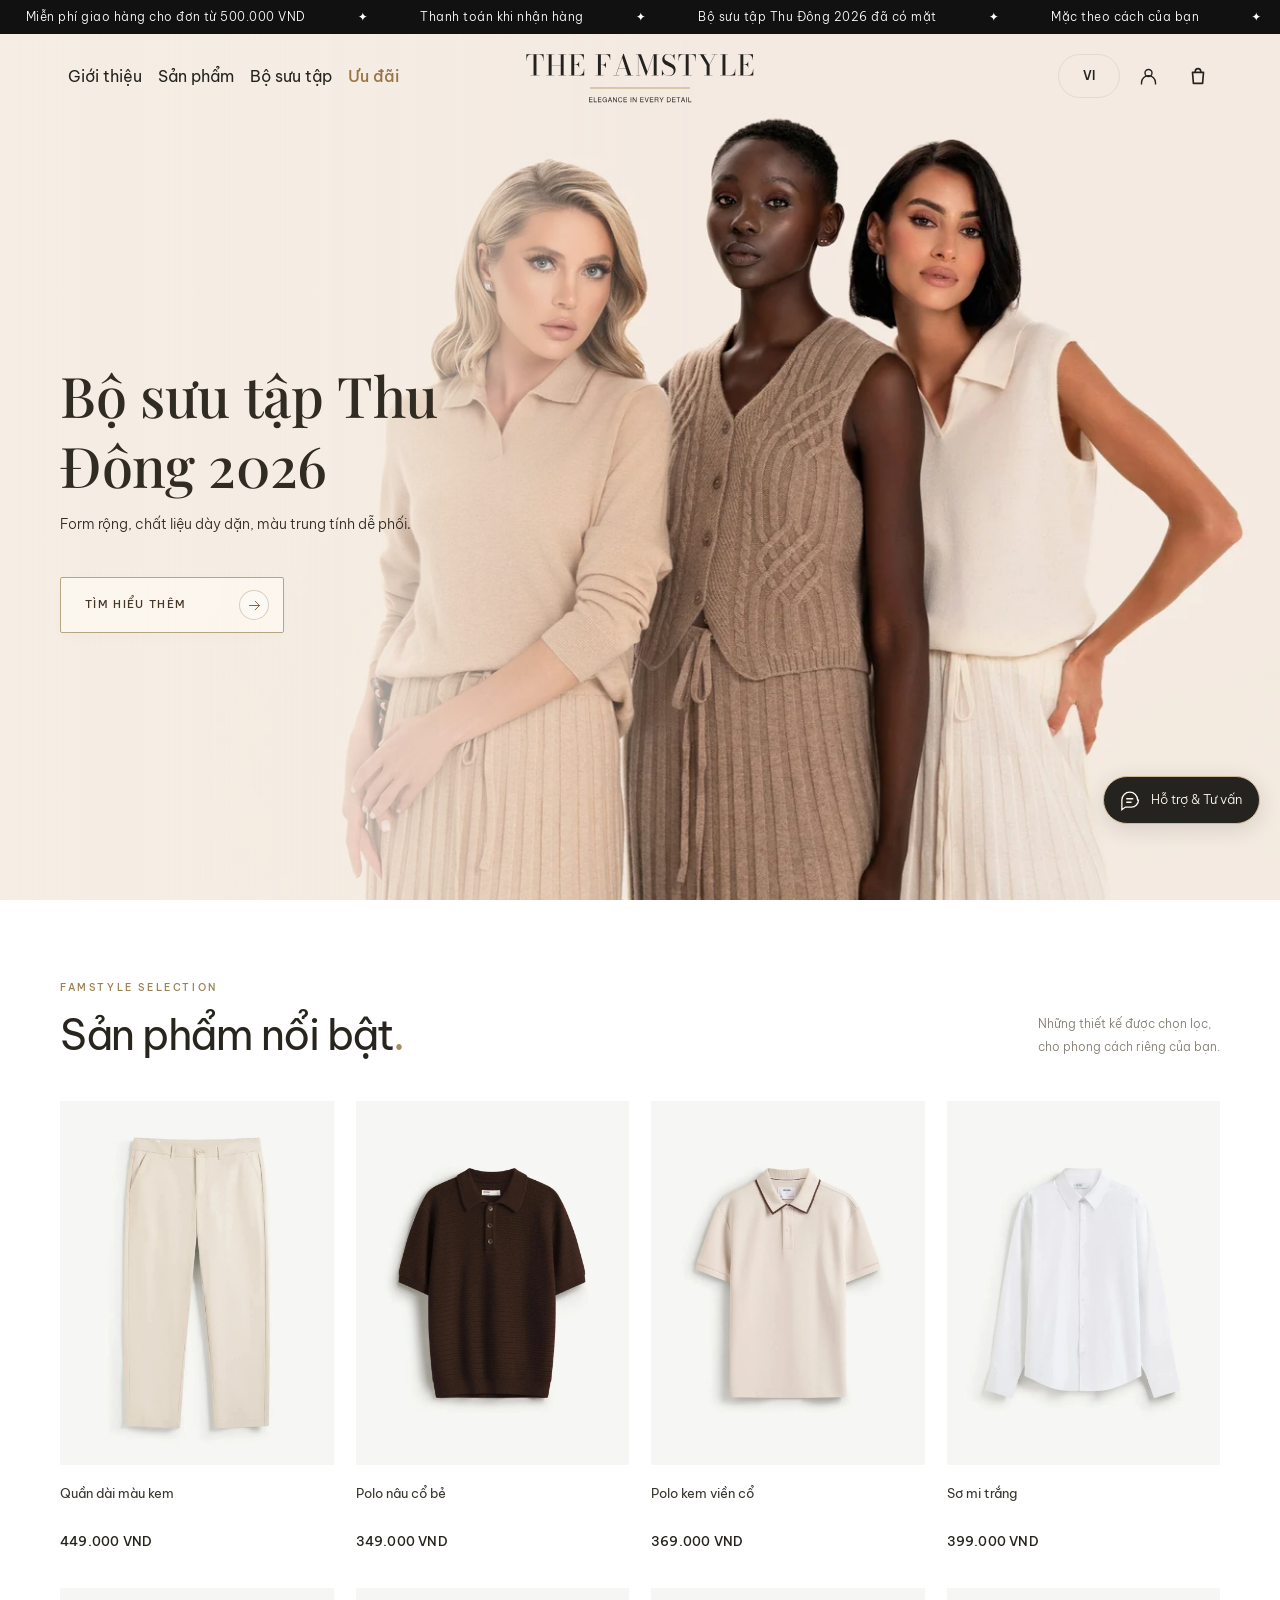
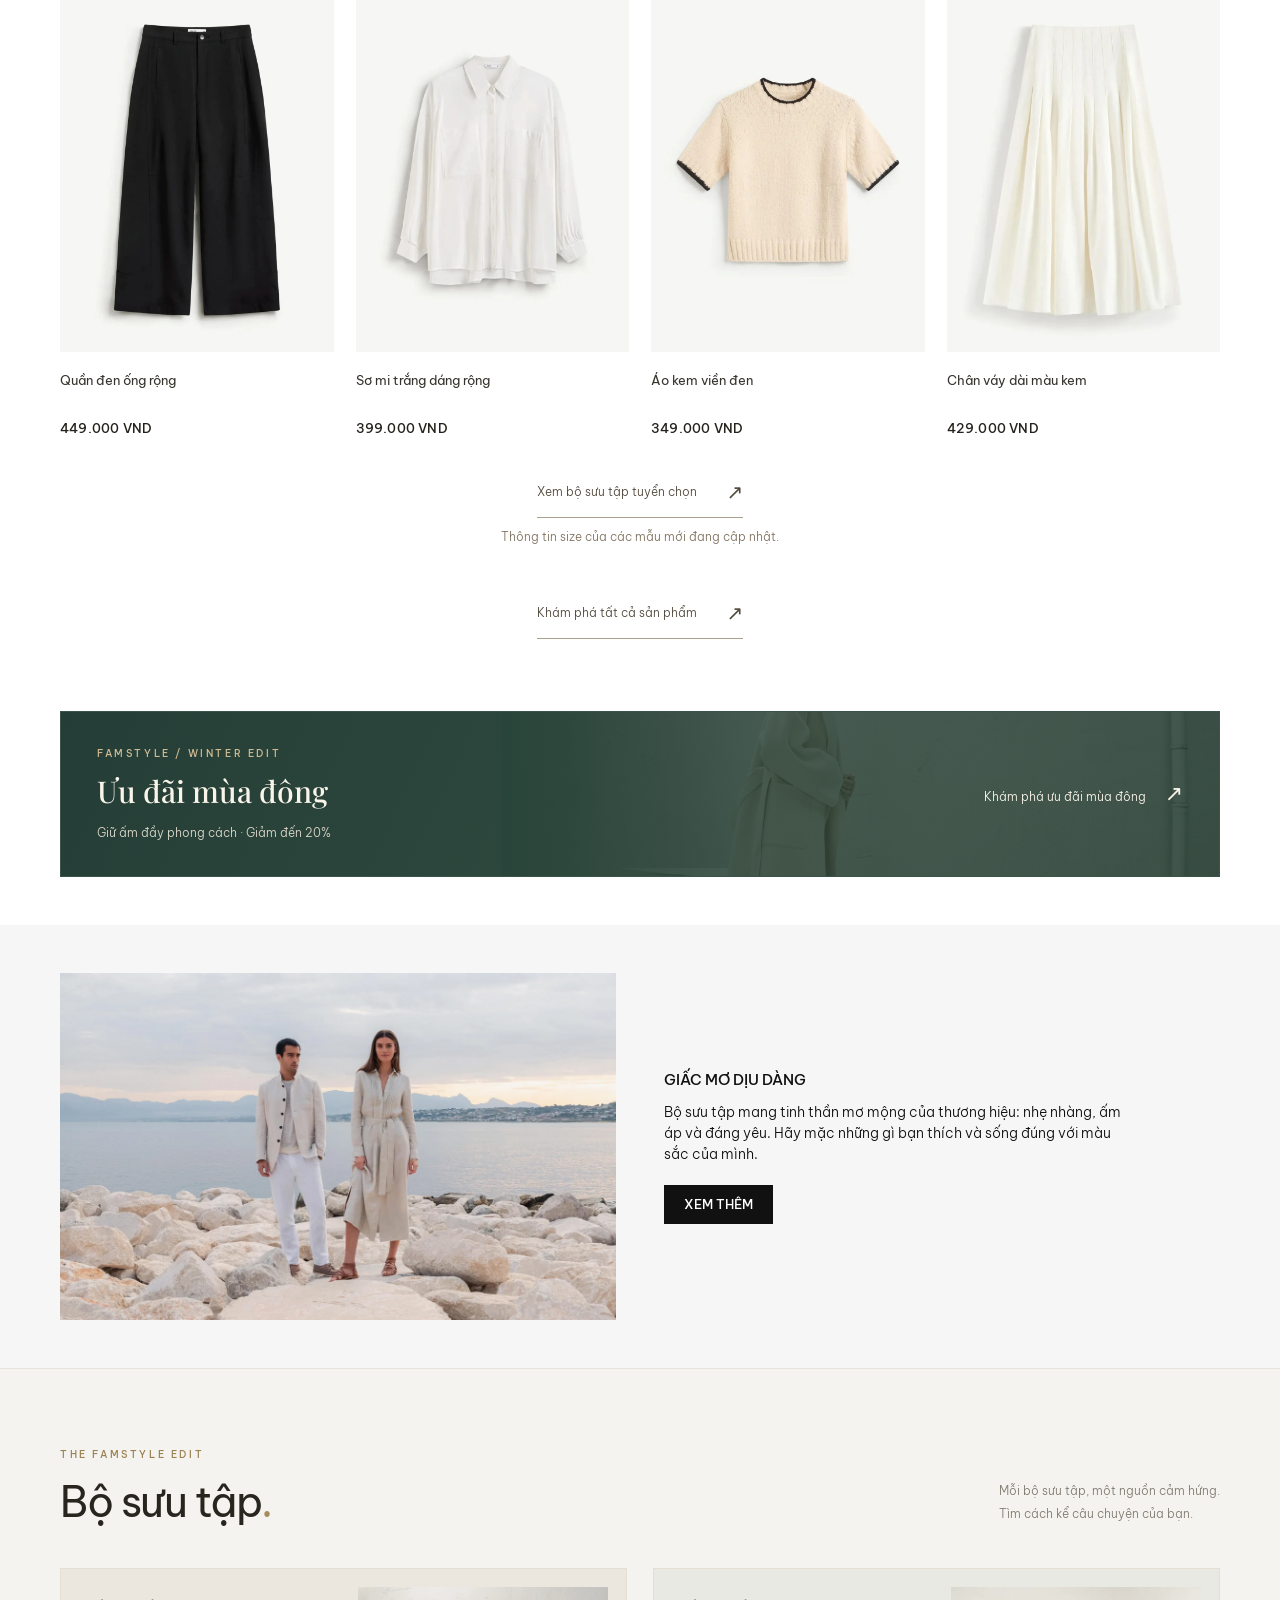
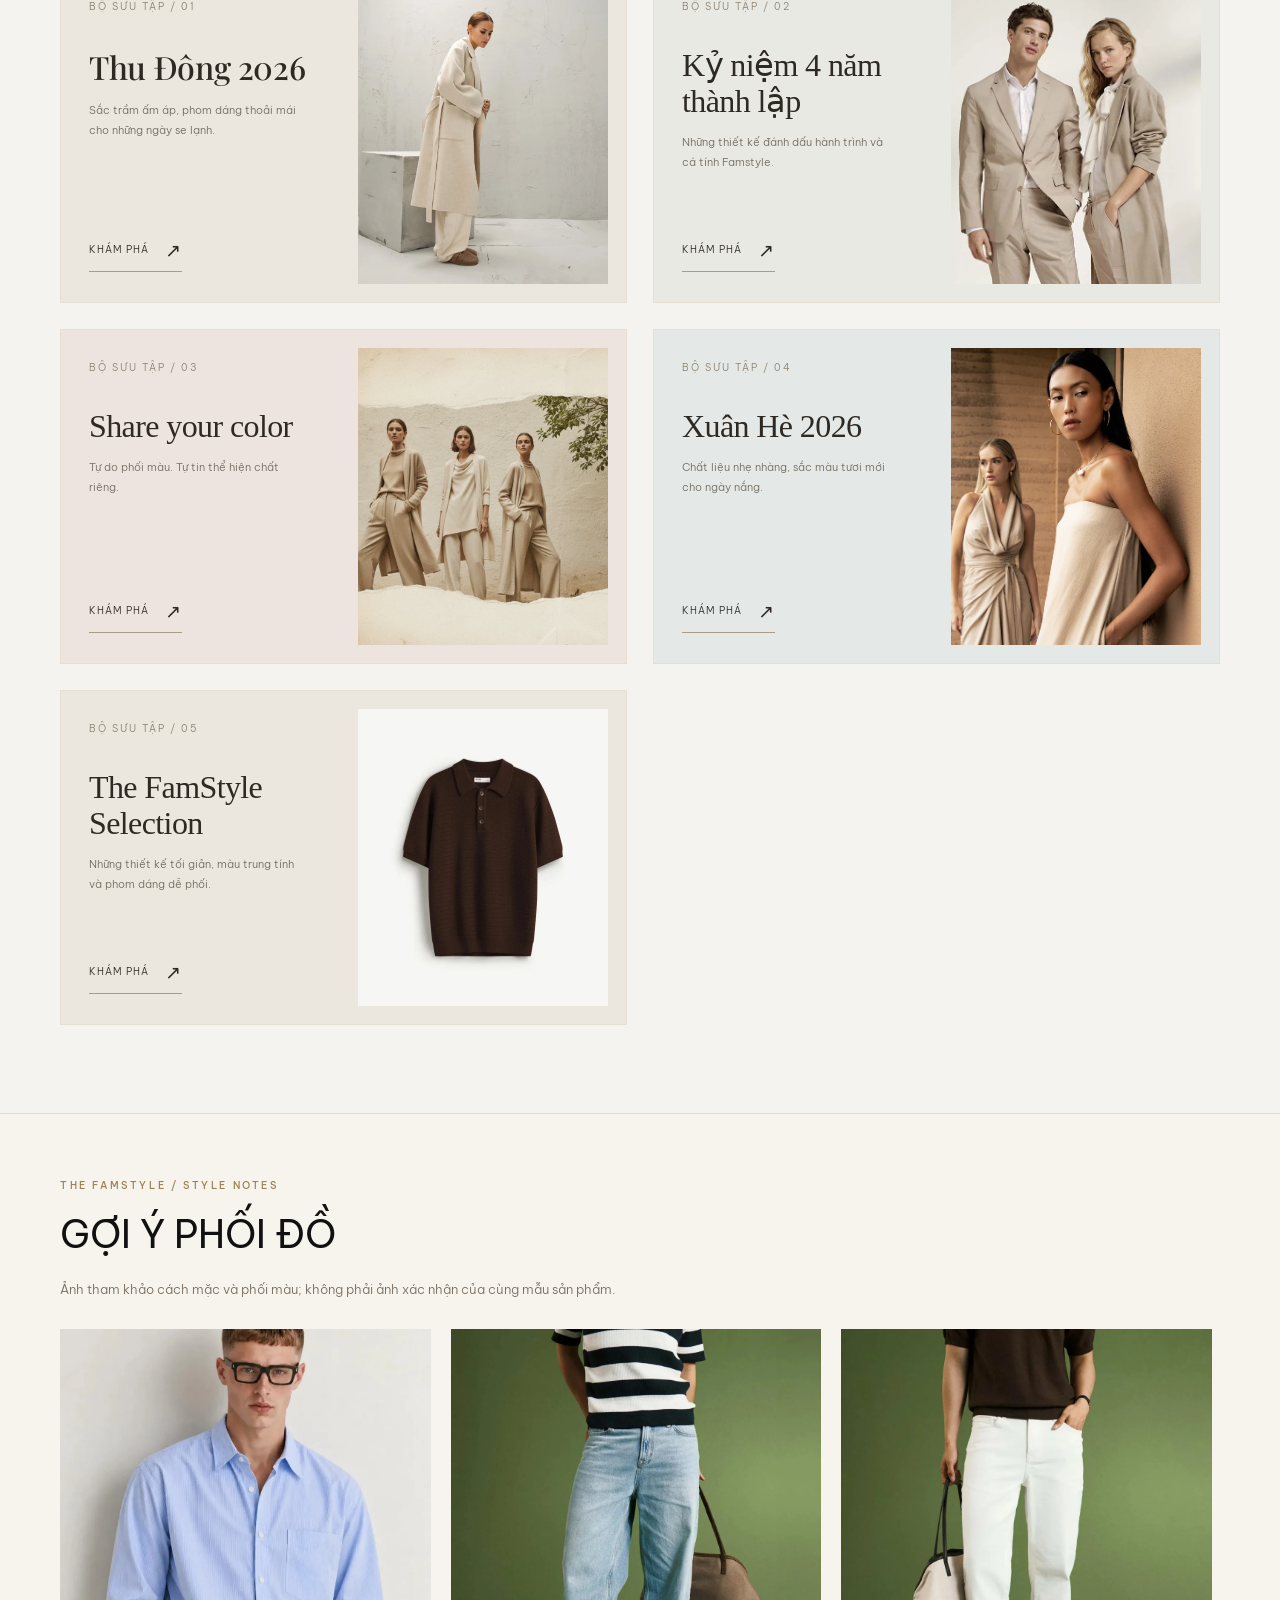
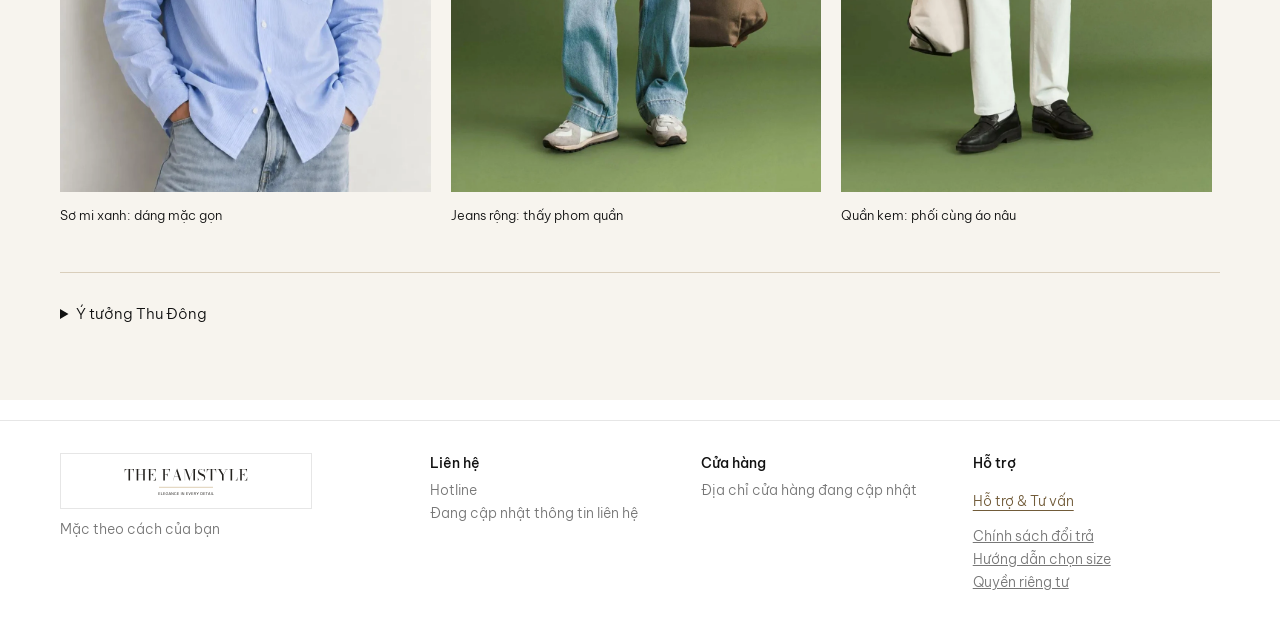
==== commit fb79820c: "Increase header navigation text for clearer readability" ====
--- a/index.html
+++ b/index.html
@@ -656,7 +656,7 @@
 header .bar,html:not([lang="vi"]) header .bar{display:grid;grid-template-columns:minmax(0,1fr) auto minmax(0,1fr);gap:12px;height:var(--brand-header-height)}
 header .bar>.logo{grid-column:2;grid-row:1;justify-self:center;margin:0;min-width:0}
 header .bar>#nav{grid-column:1;grid-row:1;justify-self:start;gap:0;min-width:0;font-size:12px;white-space:nowrap}
-header .bar>#nav>.nl,header .bar>#nav>.dd>a{padding:18px 10px}
+header .bar>#nav>.nl,header .bar>#nav>.dd>a{padding:18px 8px;font-size:16px;line-height:1.5}
 header .bar>.hb{grid-column:1;grid-row:1;justify-self:start;margin:0}
 header .bar>.header-actions{grid-column:3;grid-row:1;justify-self:end;margin:0;padding-left:0;border-left:0}
 header #sw[hidden]{display:none!important}
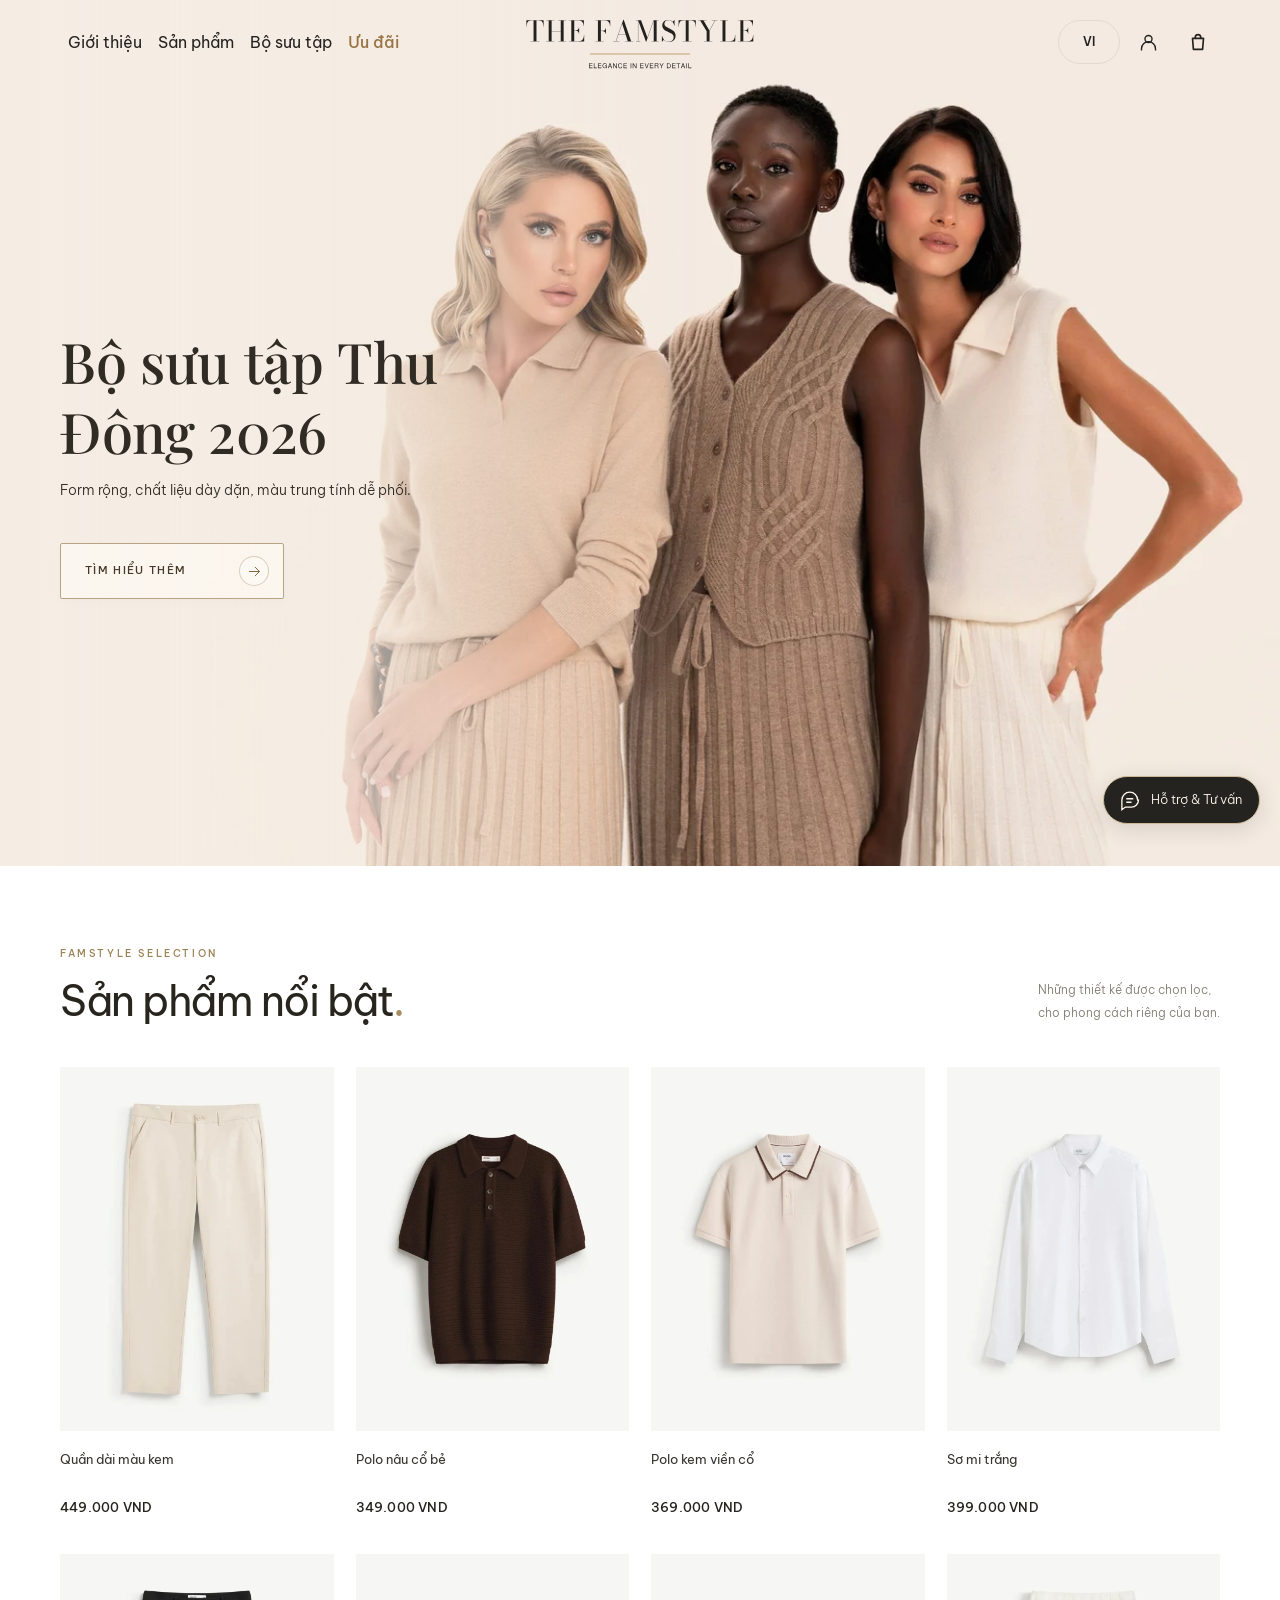
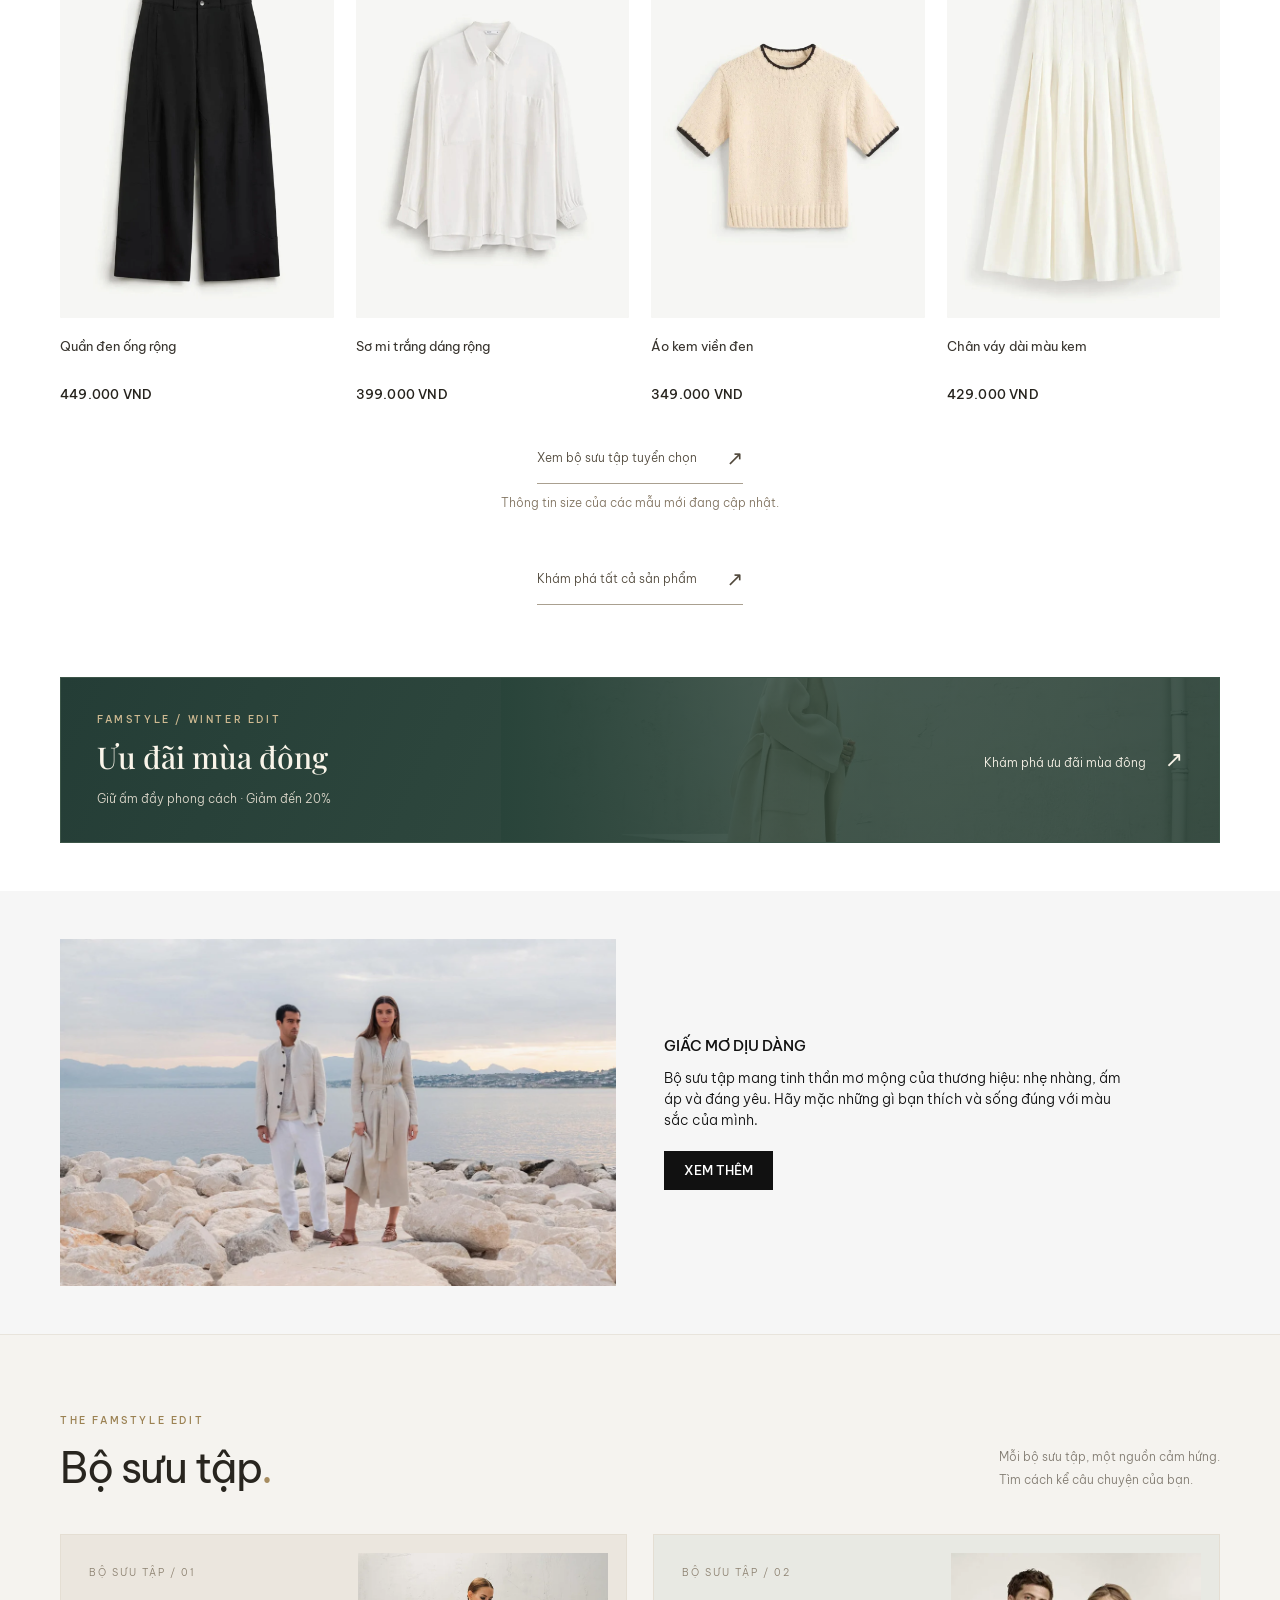
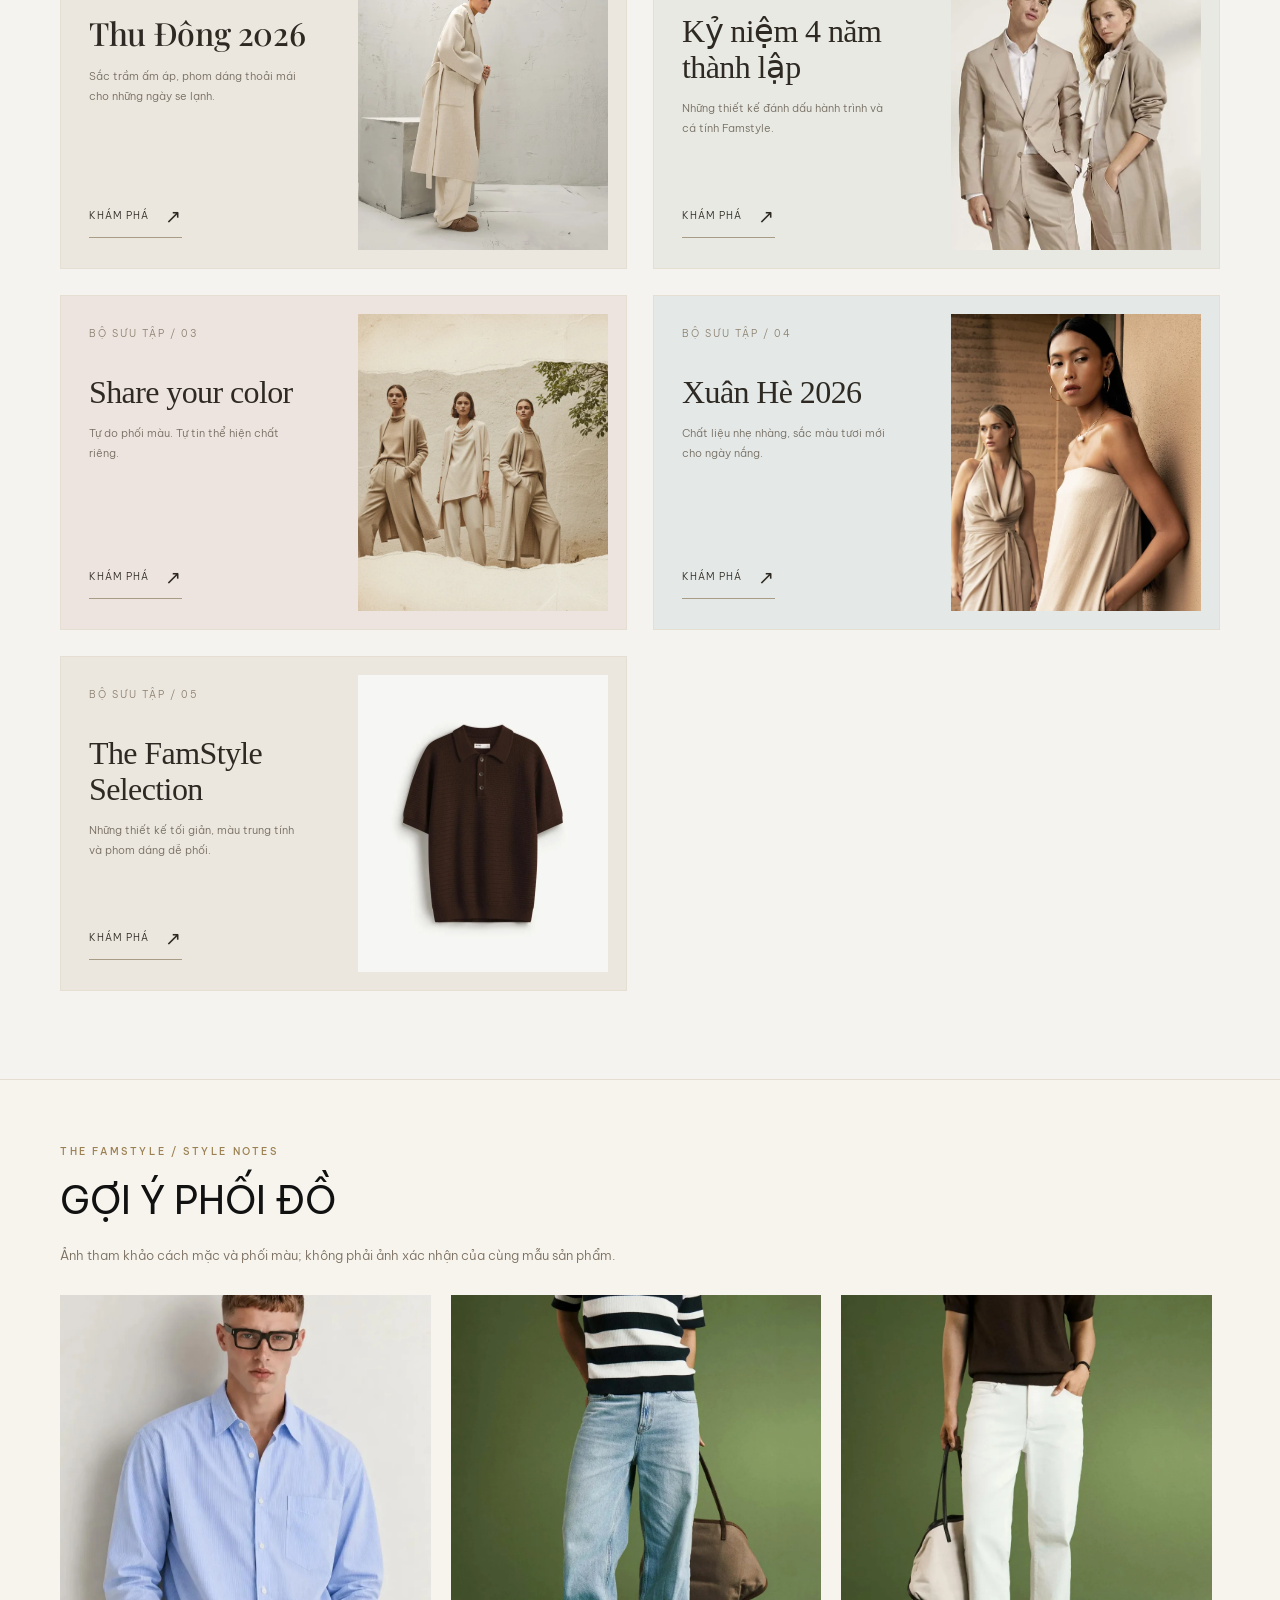
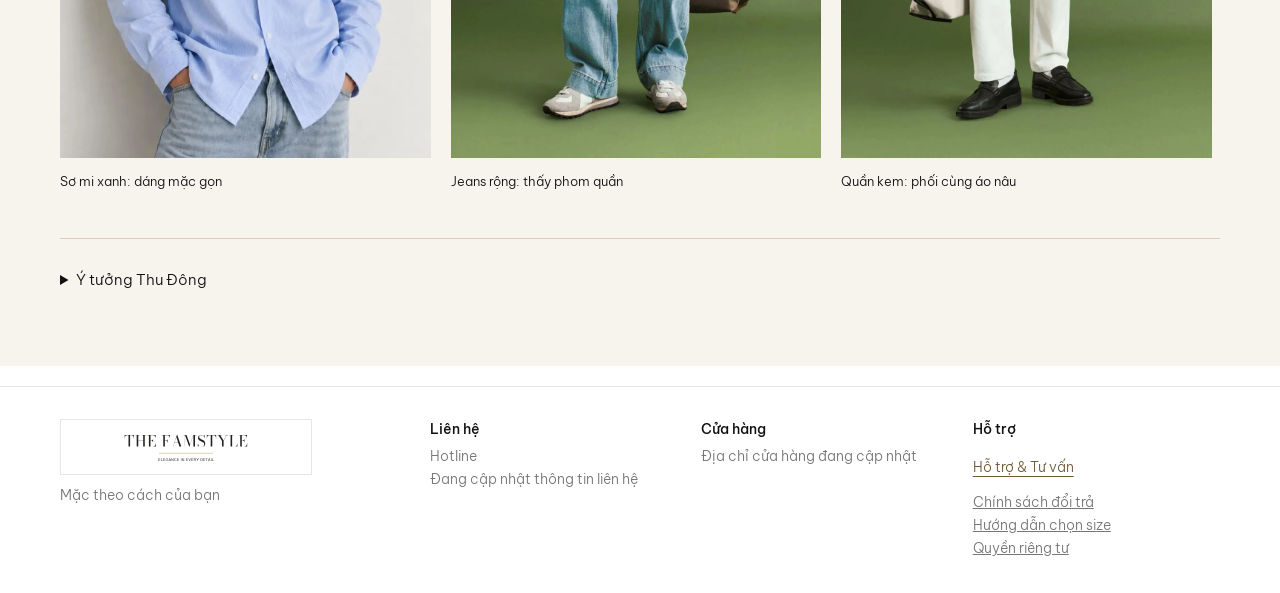
==== commit d3a59022: "Enable selected designs in demo cart and remove announcement marquee" ====
--- a/index.html
+++ b/index.html
@@ -242,12 +242,6 @@
 /* ===== HIỆU ỨNG ===== */
 #prog{position:fixed;top:0;left:0;right:0;height:3px;background:var(--ink);transform:scaleX(0);transform-origin:0 0;z-index:40}
 header{transition:box-shadow .25s}header.shadow{box-shadow:0 6px 24px rgba(0,0,0,.07)}
-.mq{background:var(--ink);color:#fff;overflow:hidden;font-size:12px;letter-spacing:.04em;white-space:nowrap}
-.mqt{display:inline-flex;animation:mq 40s linear infinite}
-.mq:hover .mqt,.mq.hold .mqt{animation-play-state:paused}
-.mq{position:relative;cursor:pointer}
-.mqg{display:inline-flex}.mqg span{padding:8px 26px}
-@keyframes mq{to{transform:translateX(-50%)}}
 /* 1–2. Cinematic hero and staggered words: one entrance, no scroll parallax. */
 #hero{background-size:cover!important}
 .hero::before,.hero::after{content:"";position:absolute;border-radius:50%;opacity:.12;pointer-events:none;background:#b8975a}
@@ -738,7 +732,6 @@
 <body>
 <svg width="0" height="0" style="position:absolute" aria-hidden="true"><symbol id="fam-logo" viewBox="0 0 360 80" data-typeface="Bodoni Moda"><g style="fill:var(--lgt,#24221f)"><path transform="translate(42.864 39) scale(0.0170000 -0.0170000)" d="M331 0V18H551V1482H361Q274 1482 217.0 1450.0Q160 1418 127.5 1359.5Q95 1301 80.5 1221.0Q66 1141 64 1046H46V1500H1262V1046H1244Q1242 1141 1228.0 1221.0Q1214 1301 1180.5 1359.5Q1147 1418 1090.5 1450.0Q1034 1482 947 1482H758V18H978V0Z"/><path transform="translate(66.583 39) scale(0.0170000 -0.0170000)" d="M1463 1500V1482H1282V18H1463V0H879V18H1076V731H433V18H630V0H46V18H225V1482H46V1500H630V1482H433V749H1076V1482H879V1500Z"/><path transform="translate(93.719 39) scale(0.0170000 -0.0170000)" d="M46 0V18H225V1482H46V1500H1114V1090H1097Q1095 1197 1059.0 1286.0Q1023 1375 948.5 1428.5Q874 1482 757 1482H433V18H737Q874 18 956.5 73.0Q1039 128 1077.0 225.5Q1115 323 1117 450H1135V0ZM761 552Q759 619 729.0 667.0Q699 715 650.5 741.0Q602 767 545 767H365V785H545Q602 785 650.5 808.5Q699 832 729.0 877.5Q759 923 761 990H779V552Z"/><path transform="translate(125.687 39) scale(0.0170000 -0.0170000)" d="M777 530Q775 597 746.0 643.5Q717 690 660.0 713.5Q603 737 517 737H387V755H517Q603 755 660.0 776.0Q717 797 746.0 840.5Q775 884 777 951H796V530ZM1093 1500V1090H1075Q1073 1197 1038.0 1286.0Q1003 1375 929.5 1428.5Q856 1482 739 1482H433V18H633V0H46V18H225V1482H46V1500Z"/><path transform="translate(146.958 39) scale(0.0170000 -0.0170000)" d="M412 479V497H1045V479ZM796 1530 1320 18H1467V0H873V18H1081L685 1246L255 18H486V0H46V18H235L764 1530Z"/><path transform="translate(174.162 39) scale(0.0170000 -0.0170000)" d="M765 -20 209 1500H417L870 278L1299 1500H1318L786 -20ZM218 1500V18H370V0H55V18H199V1482H46V1500ZM1659 1500V1482H1519V18H1659V0H1151V18H1312V1500Z"/><path transform="translate(204.630 39) scale(0.0170000 -0.0170000)" d="M599 -30Q469 -30 377.5 10.5Q286 51 226 121L113 -20H97V399H115Q133 313 169.0 238.5Q205 164 261.5 108.5Q318 53 397.5 21.5Q477 -10 583 -10Q687 -10 764.5 27.5Q842 65 885.0 136.0Q928 207 928 310Q928 397 884.5 457.0Q841 517 769.0 561.0Q697 605 611.0 643.0Q525 681 439.5 722.5Q354 764 282.0 819.5Q210 875 166.5 954.0Q123 1033 123 1146Q123 1258 180.5 1342.5Q238 1427 333.0 1473.5Q428 1520 541 1520Q641 1520 722.5 1488.5Q804 1457 863 1392L975 1520H990V1104H972Q950 1238 893.0 1325.0Q836 1412 751.0 1455.0Q666 1498 560 1498Q419 1498 346.5 1428.5Q274 1359 274 1245Q274 1167 317.0 1112.5Q360 1058 430.0 1016.0Q500 974 584.5 936.5Q669 899 753.5 855.0Q838 811 908.0 751.5Q978 692 1021.0 608.0Q1064 524 1064 404Q1064 273 1006.5 175.5Q949 78 844.5 24.0Q740 -30 599 -30Z"/><path transform="translate(225.510 39) scale(0.0170000 -0.0170000)" d="M331 0V18H551V1482H361Q274 1482 217.0 1450.0Q160 1418 127.5 1359.5Q95 1301 80.5 1221.0Q66 1141 64 1046H46V1500H1262V1046H1244Q1242 1141 1228.0 1221.0Q1214 1301 1180.5 1359.5Q1147 1418 1090.5 1450.0Q1034 1482 947 1482H758V18H978V0Z"/><path transform="translate(249.229 39) scale(0.0170000 -0.0170000)" d="M453 0V18H633V720L173 1482H29V1500H625V1482H413L829 782L1216 1482H991V1500H1407V1482H1238L840 766V18H1041V0Z"/><path transform="translate(275.192 39) scale(0.0170000 -0.0170000)" d="M46 0V18H225V1482H46V1500H612V1482H433V18H727Q844 18 917.5 49.5Q991 81 1032.0 138.5Q1073 196 1089.0 275.5Q1105 355 1107 450H1125V0Z"/><path transform="translate(296.668 39) scale(0.0170000 -0.0170000)" d="M46 0V18H225V1482H46V1500H1114V1090H1097Q1095 1197 1059.0 1286.0Q1023 1375 948.5 1428.5Q874 1482 757 1482H433V18H737Q874 18 956.5 73.0Q1039 128 1077.0 225.5Q1115 323 1117 450H1135V0ZM761 552Q759 619 729.0 667.0Q699 715 650.5 741.0Q602 767 545 767H365V785H545Q602 785 650.5 808.5Q699 832 729.0 877.5Q759 923 761 990H779V552Z"/></g><path d="M120 54H240" fill="none" style="stroke:var(--lga,#B8975A)" stroke-width="1"/><g style="fill:var(--lgt,#24221f)"><path transform="translate(118.141 71) scale(0.0080000 -0.0080000)" d="M183 332H580V414H183V647H595V729H90V0H613V82H183Z"/><path transform="translate(123.927 71) scale(0.0080000 -0.0080000)" d="M173 729H80V0H533V82H173Z"/><path transform="translate(128.825 71) scale(0.0080000 -0.0080000)" d="M183 332H580V414H183V647H595V729H90V0H613V82H183Z"/><path transform="translate(134.611 71) scale(0.0080000 -0.0080000)" d="M709 385H405V303H627V283C627 153 531 59 398 59C324 59 257 86 214 133C166 185 137 272 137 362C137 541 239 659 393 659C504 659 584 602 604 508H699C673 656 561 741 394 741C305 741 233 718 176 671C91 601 44 488 44 357C44 133 181 -23 378 -23C477 -23 555 14 627 93L650 -4H709Z"/><path transform="translate(141.285 71) scale(0.0080000 -0.0080000)" d="M474 219 549 0H653L397 729H277L17 0H116L193 219ZM448 297H216L336 629Z"/><path transform="translate(147.071 71) scale(0.0080000 -0.0080000)" d="M646 729H558V133L177 729H76V0H164V591L541 0H646Z"/><path transform="translate(153.297 71) scale(0.0080000 -0.0080000)" d="M662 503C633 663 541 741 381 741C283 741 204 710 150 650C84 578 48 474 48 356C48 236 85 133 153 62C210 4 282 -23 377 -23C555 -23 655 73 677 266H581C573 216 563 182 548 153C518 93 456 59 378 59C233 59 141 175 141 357C141 544 228 659 370 659C429 659 484 642 514 613C541 588 556 558 567 503Z"/><path transform="translate(159.523 71) scale(0.0080000 -0.0080000)" d="M183 332H580V414H183V647H595V729H90V0H613V82H183Z"/><path transform="translate(167.983 71) scale(0.0080000 -0.0080000)" d="M194 729H100V0H194Z"/><path transform="translate(170.657 71) scale(0.0080000 -0.0080000)" d="M646 729H558V133L177 729H76V0H164V591L541 0H646Z"/><path transform="translate(179.557 71) scale(0.0080000 -0.0080000)" d="M183 332H580V414H183V647H595V729H90V0H613V82H183Z"/><path transform="translate(185.343 71) scale(0.0080000 -0.0080000)" d="M392 0 645 729H546L344 112L130 729H30L292 0Z"/><path transform="translate(191.129 71) scale(0.0080000 -0.0080000)" d="M183 332H580V414H183V647H595V729H90V0H613V82H183Z"/><path transform="translate(196.915 71) scale(0.0080000 -0.0080000)" d="M186 314H426C509 314 546 274 546 184L545 119C545 74 553 30 566 0H679V23C644 47 637 73 635 170C634 290 615 326 536 360C618 401 651 450 651 534C651 660 573 729 429 729H93V0H186ZM186 396V647H411C463 647 493 639 516 619C541 598 554 565 554 522C554 435 510 396 411 396Z"/><path transform="translate(203.141 71) scale(0.0080000 -0.0080000)" d="M387 286 661 729H550L342 374L128 729H13L294 286V0H387Z"/><path transform="translate(211.601 71) scale(0.0080000 -0.0080000)" d="M89 0H370C554 0 667 138 667 365C667 591 555 729 370 729H89ZM182 82V647H354C498 647 574 550 574 364C574 179 498 82 354 82Z"/><path transform="translate(217.827 71) scale(0.0080000 -0.0080000)" d="M183 332H580V414H183V647H595V729H90V0H613V82H183Z"/><path transform="translate(223.613 71) scale(0.0080000 -0.0080000)" d="M354 647H593V729H21V647H261V0H354Z"/><path transform="translate(228.951 71) scale(0.0080000 -0.0080000)" d="M474 219 549 0H653L397 729H277L17 0H116L193 219ZM448 297H216L336 629Z"/><path transform="translate(234.737 71) scale(0.0080000 -0.0080000)" d="M194 729H100V0H194Z"/><path transform="translate(237.411 71) scale(0.0080000 -0.0080000)" d="M173 729H80V0H533V82H173Z"/></g></symbol><symbol id="fam-icon" viewBox="0 0 140 64"><g style="fill:var(--lgt,#24221f)"><path transform="translate(56.336 15) scale(0.012000 -0.012000)" d="M452 19C370 23 357 35 356 109V620H410C526 618 547 601 569 492H593L587 662H23L17 492H41C64 601 85 618 200 620H254V120C253 34 244 24 160 19V0H452Z"/><path transform="translate(65.668 15) scale(0.012000 -0.012000)" d="M19 0H297V19C222 25 210 37 209 109V315H512V120C511 35 502 24 424 19V0H702V19C627 25 615 37 614 109V553C615 626 625 636 702 643V662H424V643C501 637 511 627 512 553V359H209V553C210 626 220 636 297 643V662H19V643C96 637 106 627 107 553V120C106 35 97 24 19 19Z"/><path transform="translate(76.332 15) scale(0.012000 -0.012000)" d="M597 169H569C521 63 476 38 333 37H306C202 40 201 41 201 80V327H355C439 325 452 313 465 231H488V463H465C453 382 439 370 355 368H201V590C202 620 206 624 234 624H369C485 622 505 608 521 519H546L543 662H12V643C85 638 97 625 99 553V109C97 37 84 23 12 19V0H552Z"/><path transform="translate(11.081 39) scale(0.021000 -0.021000)" d="M479 231V463H456C445 384 428 370 346 368H201V590C202 620 205 623 233 624H369C485 622 505 608 521 519H546L543 662H12V643C85 638 97 625 99 553V120C98 35 88 24 12 19V0H292V19C216 22 202 36 201 109V327H346C428 326 444 312 456 231Z"/><path transform="translate(23.757 39) scale(0.021000 -0.021000)" d="M706 19C661 22 651 32 616 106L367 674H347L139 183C75 37 63 21 15 19V0H213V19C165 19 145 31 145 60C145 72 148 86 153 99L199 216H461L502 120C514 93 521 67 521 53C521 28 504 20 451 19V0H706ZM216 257 331 532 447 257Z"/><path transform="translate(39.919 39) scale(0.021000 -0.021000)" d="M863 662H664L443 157L212 662H14V643C96 639 107 628 109 553V147C107 41 94 24 12 19V0H247V19C170 23 155 44 153 147V550L404 0H418L674 573V120C673 35 662 24 583 19V0H863V19C791 23 778 37 776 109V553C778 625 790 638 863 643Z"/><path transform="translate(59.588 39) scale(0.021000 -0.021000)" d="M447 676H426C422 654 411 642 394 642C384 642 367 646 350 654C313 668 276 676 243 676C201 676 157 659 124 630C89 599 71 557 71 505C71 425 115 369 227 310C299 271 351 231 376 193C385 180 390 159 390 134C390 68 340 22 267 22C177 22 115 77 65 199H42L72 -13H94C95 6 107 20 122 20C133 20 150 16 169 9C207 -6 248 -14 287 -14C403 -14 491 65 491 169C491 251 436 315 304 387C199 444 157 488 157 543C157 598 199 635 261 635C306 635 348 616 383 580C414 548 428 522 444 463H469Z"/><path transform="translate(72.264 39) scale(0.021000 -0.021000)" d="M452 19C370 23 357 35 356 109V620H410C526 618 547 601 569 492H593L587 662H23L17 492H41C64 601 85 618 200 620H254V120C253 34 244 24 160 19V0H452Z"/><path transform="translate(86.095 39) scale(0.021000 -0.021000)" d="M703 662H484V643C536 642 553 634 553 610C553 600 549 588 539 573L396 347L248 569C237 585 231 602 231 613C231 632 245 640 277 642C281 642 291 642 302 643V662H22V643C70 641 84 627 184 486L315 294V120C314 32 305 23 214 19V0H520V19C431 21 418 32 417 109V303L565 529C626 617 652 639 703 643Z"/><path transform="translate(102.257 39) scale(0.021000 -0.021000)" d="M294 662H12V643C85 638 97 625 99 553V109C97 37 84 23 12 19V0H550L598 174H573C526 69 483 43 354 39H287C210 41 202 44 201 80V553C203 626 216 639 294 643Z"/><path transform="translate(116.088 39) scale(0.021000 -0.021000)" d="M597 169H569C521 63 476 38 333 37H306C202 40 201 41 201 80V327H355C439 325 452 313 465 231H488V463H465C453 382 439 370 355 368H201V590C202 620 206 624 234 624H369C485 622 505 608 521 519H546L543 662H12V643C85 638 97 625 99 553V109C97 37 84 23 12 19V0H552Z"/></g><path d="M40 49H100" fill="none" style="stroke:var(--lga,#B8975A)" stroke-width="1"/></symbol></svg>
 <div id="prog"></div>
-<div class="mq" aria-label="Thông báo cửa hàng"><div class="mqt" id="mqt"></div></div>
 <header><div class="wrap bar">
   <button class="hb" id="hb" aria-label="Mở menu" aria-expanded="false"><span></span><span></span><span></span></button>
   <nav id="nav"></nav>
@@ -804,7 +797,7 @@
 <script>
 /* ===== 5. THƯƠNG HIỆU VÀ BANNER: sửa chữ ở đây ===== */
 const BRAND="The FamStyle", TAGLINE="Mặc theo cách của bạn";
-const FREE_SHIP=500000;   // đơn từ mức này trở lên được miễn phí giao hàng (hiện trên dải chữ chạy)
+const FREE_SHIP=500000;   // Ngưỡng phí giao hàng đang dùng trong giỏ hàng mô phỏng.
 const SHIP_FEE=30000;      // phí giao hàng khi đơn chưa đủ mức miễn phí
 const HERO={title:"Bộ sưu tập Thu Đông 2026",text:"Form rộng, chất liệu dày dặn, màu trung tính dễ phối.",
   bg:"#f5ede4",
@@ -874,6 +867,10 @@
 const PRODUCT_REFERENCE_IMAGES={"1":"images/references/product-01.webp","2":"images/references/product-02.webp","3":"images/references/product-03.webp","4":"images/references/product-04.webp","5":"images/references/product-05.webp","6":"images/references/product-06.webp","7":"images/references/product-07.webp","8":"images/references/product-08.webp","9":"images/references/product-09.webp","10":"images/references/product-10.webp","11":"images/references/product-11.webp","12":"images/references/product-12.webp","13":"images/references/product-13.webp","14":"images/references/product-14.webp","15":"images/references/product-15.webp","16":"images/references/product-16.webp","17":"images/references/product-17.webp","18":"images/references/product-18.webp","19":"images/references/product-19.webp","20":"images/references/product-20.webp","21":"images/references/product-21.webp","22":"images/references/product-22.webp"};
 Object.entries(PRODUCT_REFERENCE_IMAGES).forEach(([id,img])=>{const p=P.find(p=>p.id===Number(id));if(p&&!p.img&&!p.imgs?.length){p.img=img;p.referenceImage=true}});
 const isPreview=p=>p.status==="preview";
+// Missing variants stay unconfirmed in the demo cart; never invent sizes or colours.
+const hasCartPrice=p=>!!p&&Number.isFinite(p.price)&&p.price>0;
+const validCartSize=(p,size)=>!!p&&typeof size==='string'&&(p.sizes.length?p.sizes.includes(size):isPreview(p)&&size==='');
+const validCartColor=(p,color)=>!!p&&Number.isInteger(color)&&color>=0&&(p.colors.length?color<p.colors.length:isPreview(p)&&color===0);
 const compareCatalogPrice=(a,b,direction=1)=>{const av=Number.isFinite(a.price),bv=Number.isFinite(b.price);return av&&bv?direction*(a.price-b.price):av?-1:bv?1:0};
 const OFFERS={1:20,5:10,17:15,10:20,35:10,34:20};
 // Winter offers use the better discount, never stack discounts on an already reduced price.
@@ -929,7 +926,7 @@
 const KEY="hem-cart";let cart={};
 try{cart=JSON.parse(localStorage.getItem(KEY)||"{}")||{}}catch(e){}
 if(!cart||typeof cart!=='object'||Array.isArray(cart))cart={};
-Object.keys(cart).forEach(k=>{const [id,size,color]=k.split('|'),p=P.find(x=>x.id==id),quantity=cart[k],ci=Number(color||0);if(!p||isPreview(p)||k!==`${p.id}|${size}|${ci}`||!p.sizes.includes(size)||!Number.isInteger(ci)||ci<0||ci>=p.colors.length||!Number.isInteger(quantity)||quantity<1||quantity>99)delete cart[k]});
+Object.keys(cart).forEach(k=>{const [id,size,color]=k.split('|'),p=P.find(x=>x.id==id),quantity=cart[k],ci=Number(color);if(!hasCartPrice(p)||k!==`${p.id}|${size}|${ci}`||!validCartSize(p,size)||!validCartColor(p,ci)||!Number.isInteger(quantity)||quantity<1||quantity>99)delete cart[k]});
 const save=()=>{try{localStorage.setItem(KEY,JSON.stringify(cart))}catch(e){}};
 const lines=()=>Object.keys(cart).map(k=>{const [id,s,c]=k.split("|"),p=P.find(x=>x.id==id);return {...p,size:s,color:p.colors[+c||0],key:k,qty:cart[k]}});
 function toast(m){const t=$("#toast");t.textContent=m;t.classList.add("on");clearTimeout(toast.t);toast.t=setTimeout(()=>t.classList.remove("on"),1800)}
@@ -938,7 +935,7 @@
 const card=p=>`<article class="pc" data-pid="${p.id}">
   <a class="im" href="#/san-pham/${p.id}" style="background:${p.bg}" aria-label="Xem chi tiết ${p.n}">${media(p)}${saleBadge(p)}</a>
   <div class="nm"><a href="#/san-pham/${p.id}">${p.n}</a></div>${photoNote(p)}<div class="st" aria-label="${rating(p)?rating(p)+' sao':'Chưa có đánh giá'}">${stars(rating(p))}</div><div class="pr">${priceHTML(p)}</div>
-  <div class="add">${isPreview(p)?`<a class="btn light" href="#/san-pham/${p.id}">Xem chi tiết</a>`:`<button class="btn" data-add="${p.id}">Thêm vào giỏ</button>`}</div>
+  <div class="add"><button class="btn" data-add="${p.id}">Thêm vào giỏ</button></div>
  </article>`;
 /* ===== SẢN PHẨM NỔI BẬT: đổi danh sách id ở đây (id nằm trong mảng P) ===== */
 const FEATURED=[41, 42, 43, 44, 53, 54, 55, 56];
@@ -961,18 +958,20 @@
   return `<article class="fp"><div class="fim" style="background:${p.bg}">
    <a class="fl" href="#/san-pham/${p.id}" aria-label="Xem ${p.n}"><div class="f1">${lay(a)}</div><div class="f2">${lay(b)}</div></a>
    ${saleBadge(p)}
-   <div class="fic">${isPreview(p)?'':`<button data-qa="${p.id}" aria-label="Thêm nhanh vào giỏ hàng">${ICO_BAG}</button>`}<button data-qv="${p.id}" aria-label="Xem nhanh sản phẩm">${ICO_EYE}</button></div>
+   <div class="fic"><button data-qa="${p.id}" aria-label="Thêm nhanh vào giỏ hàng">${ICO_BAG}</button><button data-qv="${p.id}" aria-label="Xem nhanh sản phẩm">${ICO_EYE}</button></div>
   </div>
   <div class="fn"><a href="#/san-pham/${p.id}">${p.n}</a></div>
   <div class="fpr">${priceHTML(p)}</div></article>`;
  }).join("");
 }
 let cartReturnFocus=null;
+const sizeSummary=size=>size?'Size '+esc(size):'Size chưa xác nhận';
+function cartSizeHTML(line){return line.sizes.length?`<label class="cart-size-label">Size <select data-cart-size="${line.key}" aria-label="Kích thước của ${line.n}">${line.sizes.map(size=>`<option value="${esc(size)}" ${size===line.size?'selected':''}>${esc(size)}</option>`).join('')}</select></label>`:`<small>${sizeSummary(line.size)}</small>`}
 function drawer(){
  const L=lines(),total=L.reduce((t,l)=>t+l.price*l.qty,0),count=L.reduce((t,l)=>t+l.qty,0),shipping=total>=FREE_SHIP?0:SHIP_FEE;
  const focused=document.activeElement,focusKey=focused&&focused.closest('#drawer')?['inc','dec','remove'].find(k=>focused.dataset[k]):null,focusValue=focusKey?focused.dataset[focusKey]:null;
  $('#cnt').textContent=count;
- $('#drawer').innerHTML=`<div class="dh"><div><div class="bag-label">FAMSTYLE / SHOPPING BAG</div><h2 id="bag-title">Giỏ hàng của bạn</h2><div class="bag-count">${count} sản phẩm được lựa chọn</div></div><button class="bag-close" data-close aria-label="Đóng giỏ hàng">×</button></div><div class="db">${L.length?`<div class="shipping">${total>=FREE_SHIP?'<strong>Đơn hàng của bạn được miễn phí vận chuyển.</strong>':`Thêm <strong>${fmt(FREE_SHIP-total)}</strong> để được miễn phí vận chuyển.`}<div class="shipping-track"><span style="width:${Math.min(100,total/FREE_SHIP*100)}%"></span></div></div>${L.map(l=>`<div class="li"><a class="t" href="#/san-pham/${l.id}" data-cart-product style="background:${l.bg}" aria-label="Xem ${l.n}">${media(l)}</a><div class="n"><a href="#/san-pham/${l.id}" data-cart-product>${l.n}</a><label class="cart-size-label">Size <select data-cart-size="${l.key}" aria-label="Kích thước của ${l.n}">${l.sizes.map(size=>`<option value="${esc(size)}" ${size===l.size?'selected':''}>${esc(size)}</option>`).join('')}</select></label><small>${COLOR_NAMES[l.color]||'Màu đã chọn'}</small><div class="item-price">${fmt(l.price*l.qty)}</div><div class="item-controls"><div class="q"><button data-dec="${l.key}" aria-label="Giảm số lượng ${l.n}">−</button><span aria-live="polite">${l.qty}</span><button data-inc="${l.key}" aria-label="Tăng số lượng ${l.n}">+</button></div><button class="remove-item" data-remove="${l.key}" aria-label="Xóa ${l.n} khỏi giỏ hàng">Xóa</button></div></div></div>`).join('')}`:`<div class="bag-empty"><svg class="empty-icon" viewBox="0 0 64 64" fill="none" stroke="currentColor" stroke-width="1.3" aria-hidden="true"><path d="M15 23h34l-3 31H18z"/><path d="M24 23v-7a8 8 0 0 1 16 0v7"/></svg><div class="bag-label">MỘT CHÚT CẢM HỨNG MỚI</div><h3>Giỏ hàng đang trống</h3><p>Khám phá những thiết kế phù hợp<br>với phong cách của bạn.</p><button class="checkout-btn" data-close>TIẾP TỤC MUA SẮM <span>→</span></button></div>`}</div>${L.length?`<div class="df"><div class="summary-row"><span>Tạm tính</span><span>${fmt(total)}</span></div><div class="summary-row"><span>Phí vận chuyển dự kiến</span><span>${shipping?fmt(shipping):'Miễn phí'}</span></div><div class="tot"><span>Tổng dự kiến</span><strong>${fmt(total+shipping)}</strong></div><p class="summary-note">Phí vận chuyển được tính theo chính sách hiện tại của cửa hàng.</p><button class="checkout-btn" data-pay>TIẾN HÀNH THANH TOÁN <span aria-hidden="true">→</span></button><button class="continue-btn" data-close>Tiếp tục mua sắm</button></div>`:''}`;
+ $('#drawer').innerHTML=`<div class="dh"><div><div class="bag-label">FAMSTYLE / SHOPPING BAG</div><h2 id="bag-title">Giỏ hàng của bạn</h2><div class="bag-count">${count} sản phẩm được lựa chọn</div></div><button class="bag-close" data-close aria-label="Đóng giỏ hàng">×</button></div><div class="db">${L.length?`<div class="shipping">${total>=FREE_SHIP?'<strong>Đơn hàng của bạn được miễn phí vận chuyển.</strong>':`Thêm <strong>${fmt(FREE_SHIP-total)}</strong> để được miễn phí vận chuyển.`}<div class="shipping-track"><span style="width:${Math.min(100,total/FREE_SHIP*100)}%"></span></div></div>${L.map(l=>`<div class="li"><a class="t" href="#/san-pham/${l.id}" data-cart-product style="background:${l.bg}" aria-label="Xem ${l.n}">${media(l)}</a><div class="n"><a href="#/san-pham/${l.id}" data-cart-product>${l.n}</a>${cartSizeHTML(l)}${l.color?`<small>${COLOR_NAMES[l.color]||'Màu đã chọn'}</small>`:''}<div class="item-price">${fmt(l.price*l.qty)}</div><div class="item-controls"><div class="q"><button data-dec="${l.key}" aria-label="Giảm số lượng ${l.n}">−</button><span aria-live="polite">${l.qty}</span><button data-inc="${l.key}" aria-label="Tăng số lượng ${l.n}">+</button></div><button class="remove-item" data-remove="${l.key}" aria-label="Xóa ${l.n} khỏi giỏ hàng">Xóa</button></div></div></div>`).join('')}`:`<div class="bag-empty"><svg class="empty-icon" viewBox="0 0 64 64" fill="none" stroke="currentColor" stroke-width="1.3" aria-hidden="true"><path d="M15 23h34l-3 31H18z"/><path d="M24 23v-7a8 8 0 0 1 16 0v7"/></svg><div class="bag-label">MỘT CHÚT CẢM HỨNG MỚI</div><h3>Giỏ hàng đang trống</h3><p>Khám phá những thiết kế phù hợp<br>với phong cách của bạn.</p><button class="checkout-btn" data-close>TIẾP TỤC MUA SẮM <span>→</span></button></div>`}</div>${L.length?`<div class="df"><div class="summary-row"><span>Tạm tính</span><span>${fmt(total)}</span></div><div class="summary-row"><span>Phí vận chuyển dự kiến</span><span>${shipping?fmt(shipping):'Miễn phí'}</span></div><div class="tot"><span>Tổng dự kiến</span><strong>${fmt(total+shipping)}</strong></div><p class="summary-note">Phí vận chuyển được tính theo chính sách hiện tại của cửa hàng.</p><button class="checkout-btn" data-pay>TIẾN HÀNH THANH TOÁN <span aria-hidden="true">→</span></button><button class="continue-btn" data-close>Tiếp tục mua sắm</button></div>`:''}`;
  miniCart();
  if(focusKey){const target=Array.from($('#drawer').querySelectorAll('button')).find(el=>el.dataset[focusKey]===focusValue);(target||$('#drawer .bag-close')).focus()}
 }
@@ -1025,22 +1024,26 @@
 let addOrigin=null;
 document.addEventListener('click',e=>{addOrigin=e.target.closest('button[data-add],button[data-dadd],button[data-qa],button[data-qvadd]')},true);
 function addCart(p,s,c,n){
- if(p&&isPreview(p)){toast("Mẫu này chưa mở bán. Thông tin size đang cập nhật.");return}
- if(!p||!p.sizes.includes(s)){
+ if(!hasCartPrice(p)){toast('Giá đang cập nhật');return false}
+ if(!validCartSize(p,s)){
   const quick=qvEl.classList.contains('on')&&qvp?.id===p?.id;sizeErrors[quick?'quick':'detail']=true;
   if(quick)qvInfo();else if(cur?.id===p?.id)detail();
   const scope=quick?qvEl:$('#detail');scope.querySelector('input[data-dsize],input[data-qvsize]')?.focus();
   toast('Vui lòng chọn kích thước trước khi thêm vào giỏ.');return false;
  }
- if(!Number.isInteger(c)||c<0||c>=p.colors.length||!Number.isInteger(n)||n<1||n>99){toast('Số lượng hợp lệ từ 1 đến 99.');return}
+ if(!validCartColor(p,c)||!Number.isInteger(n)||n<1||n>99){toast('Số lượng hợp lệ từ 1 đến 99.');return false}
  const current=cart[p.id+'|'+s+'|'+c]||0;if(current+n>99){toast('Số lượng hợp lệ từ 1 đến 99.');return}
- cartPlus(addOrigin,n);const k=p.id+"|"+s+"|"+c;cart[k]=(cart[k]||0)+n;save();drawer();toast(`Đã thêm ${p.n} (size ${s})`);bump()}
+ cartPlus(addOrigin,n);const k=p.id+"|"+s+"|"+c;cart[k]=(cart[k]||0)+n;save();drawer();toast(`Đã thêm ${p.n}${s?` (size ${s})`:''}`);bump();return true}
 function restoreDetailFocus(key,value){Array.from($("#detail").querySelectorAll("button,input")).find(b=>b.dataset[key]===value)?.focus({preventScroll:true})}
 
-function previewNotice(){return `<div class="selection-note"><strong>Mẫu tuyển chọn</strong><p>Size và chất liệu đang chờ xác nhận. Mẫu này hiện chỉ để xem, chưa nhận đặt hàng.</p></div>`}
+function previewNotice(){return `<div class="selection-note"><strong>Mẫu tuyển chọn</strong><p>Bạn có thể thêm mẫu này vào giỏ hàng mô phỏng. Size và chất liệu chưa được xác nhận.</p></div>`}
+function selectionPurchase(p,state,scope){
+ const detailView=scope==='detail',colorKey=detailView?'dcol':'qvcol',quantityKey=detailView?'dq':'qvq',addKey=detailView?'dadd':'qvadd';
+ return `${previewNotice()}${p.colors.length>1?`<b>Màu sắc: ${COLOR_NAMES[p.colors[state.col]]||''}</b><div class="opts">${p.colors.map((color,i)=>`<button class="col" style="background:${color}" data-${colorKey}="${i}" aria-pressed="${i===state.col}" aria-label="${COLOR_NAMES[color]||'Màu '+(i+1)}"></button>`).join('')}</div>`:''}${p.sizes.length?sizePicker(p,state.size,scope):''}<b>Số lượng</b><div class="q"><button data-${quantityKey}="-1" aria-label="Giảm">−</button>${state.qty}<button data-${quantityKey}="1" aria-label="Tăng">+</button></div><button class="btn" style="width:100%;margin:18px 0;padding:14px" data-${addKey}>Thêm vào giỏ</button>`;
+}
 function previewDetail(p){
  const related=P.filter(x=>x.selected&&x.gender===p.gender&&x.id!==p.id).slice(0,4);
- $('#detail').innerHTML=`<a class="back" href="#/bo-suu-tap/the-famstyle-selection">← The FamStyle Selection</a><div class="dg"><div class="dim selection-image" style="background:${p.bg}">${media(p,true)}</div><div class="di"><span class="eyebrow">THE FAMSTYLE / SELECTION</span><h1>${p.n}</h1><div class="dpr">${priceHTML(p)}</div>${photoNote(p,true)}${previewNotice()}<button class="btn" style="width:100%;margin:18px 0" disabled>Chưa mở bán</button><button type="button" class="support-product-link" data-support-open data-support-product="${p.id}">Tư vấn sản phẩm này</button><a class="size-help" href="#/bo-suu-tap/the-famstyle-selection">Xem bộ sưu tập tuyển chọn →</a></div></div><div class="more"><div class="sh"><h2>Có thể bạn cũng thích</h2></div><div class="row">${related.map(card).join('')}</div></div>`;
+ $('#detail').innerHTML=`<a class="back" href="#/bo-suu-tap/the-famstyle-selection">← The FamStyle Selection</a><div class="dg"><div class="dim selection-image" style="background:${p.bg}">${media(p,true)}</div><div class="di"><span class="eyebrow">THE FAMSTYLE / SELECTION</span><h1>${p.n}</h1><div class="dpr">${priceHTML(p)}</div>${photoNote(p,true)}${selectionPurchase(p,sel,'detail')}<button type="button" class="support-product-link" data-support-open data-support-product="${p.id}">Tư vấn sản phẩm này</button><a class="size-help" href="#/bo-suu-tap/the-famstyle-selection">Xem bộ sưu tập tuyển chọn →</a></div></div><div class="more"><div class="sh"><h2>Có thể bạn cũng thích</h2></div><div class="row">${related.map(card).join('')}</div></div>`;
 }
 function renderStyleSelection(){
  const figure=x=>`<figure tabindex="0"><img src="${x.img}" alt="${esc(x.title)}" width="1000" height="1250" loading="lazy" decoding="async"><figcaption>${esc(x.title)}</figcaption></figure>`;
@@ -1386,7 +1389,7 @@
 const lastOrder=()=>lastMem;
 const n1=l=>({n:l.n,e:l.e,bg:l.bg,img:(l.img&&!l.img.startsWith("data:"))?l.img:"",size:l.size,cn:l.colors.length>1?(COLOR_NAMES[l.color]||""):"",qty:l.qty,price:l.price});
 const sums=()=>{const t=lines().reduce((a,l)=>a+l.price*l.qty,0),sh=t===0||t>=FREE_SHIP?0:SHIP_FEE;return {t,sh,total:t+sh}};
-const itemsHTML=L=>L.map(l=>`<div class="sl2"><div class="t" style="background:${l.bg}">${l.img?`<img src="${l.img}" alt="">`:l.e}</div><div class="n"><span style="font-weight:500">${l.n}</span><small>Size ${l.size}${l.cn?" · "+l.cn:""} · SL ${l.qty}</small></div><div>${fmt(l.price*l.qty)}</div></div>`).join("");
+const itemsHTML=L=>L.map(l=>`<div class="sl2"><div class="t" style="background:${l.bg}">${l.img?`<img src="${l.img}" alt="">`:l.e}</div><div class="n"><span style="font-weight:500">${l.n}</span><small>${sizeSummary(l.size)}${l.cn?" · "+l.cn:""} · SL ${l.qty}</small></div><div>${fmt(l.price*l.qty)}</div></div>`).join("");
 const totalsHTML=s=>`<div class="sm"><span>Tạm tính</span><span>${fmt(s.t)}</span></div><div class="sm"><span>Phí giao hàng</span><span>${s.sh?fmt(s.sh):"Miễn phí"}</span></div><div class="sm t"><span>Tổng cộng</span><span>${fmt(s.total)}</span></div>`;
 const bankHTML=(code,hide)=>!BANK.no?"":`<div class="bankbox" id="bankbox"${hide?" hidden":""}><div><span>Ngân hàng</span><b>${esc(BANK.bank)}</b></div><div><span>Số tài khoản</span><b>${esc(BANK.no)}</b></div><div><span>Chủ tài khoản</span><b>${esc(BANK.owner)}</b></div><div><span>Nội dung chuyển khoản</span><b>${code?esc(code):"Mã đơn hàng (hiện sau khi đặt)"}</b></div></div>`;
 const INSTALLMENT_TERMS=[3,6,12];
@@ -1470,7 +1473,7 @@
 function miniCart(){
  const L=lines(),n=L.reduce((a,l)=>a+l.qty,0),t=L.reduce((a,l)=>a+l.price*l.qty,0);
  $("#cnt").classList.toggle("z",n===0);
- $("#mini").innerHTML=`<div class="mnh">Giỏ hàng</div>`+(L.length?`<div class="mnl">${L.slice(0,4).map(l=>`<div class="mni"><div class="t" style="background:${l.bg}">${l.img?`<img src="${l.img}" alt="">`:l.e}</div><div class="x"><b>${l.n}</b><small>Size ${l.size} · SL ${l.qty}</small></div><span>${fmt(l.price*l.qty)}</span></div>`).join("")}${L.length>4?`<p class="sub" style="font-size:12px;margin:8px 0">và ${L.length-4} sản phẩm khác</p>`:""}</div><div class="mnt"><span>Tạm tính</span><b>${fmt(t)}</b></div><div class="mnb"><button class="btn light" data-editcart>Xem giỏ hàng</button><button class="btn" data-pay>Thanh toán</button></div>`:`<p class="sub" style="padding:14px 16px;margin:0">Chưa có sản phẩm trong giỏ hàng.</p>`);
+ $("#mini").innerHTML=`<div class="mnh">Giỏ hàng</div>`+(L.length?`<div class="mnl">${L.slice(0,4).map(l=>`<div class="mni"><div class="t" style="background:${l.bg}">${l.img?`<img src="${l.img}" alt="">`:l.e}</div><div class="x"><b>${l.n}</b><small>${sizeSummary(l.size)} · SL ${l.qty}</small></div><span>${fmt(l.price*l.qty)}</span></div>`).join("")}${L.length>4?`<p class="sub" style="font-size:12px;margin:8px 0">và ${L.length-4} sản phẩm khác</p>`:""}</div><div class="mnt"><span>Tạm tính</span><b>${fmt(t)}</b></div><div class="mnb"><button class="btn light" data-editcart>Xem giỏ hàng</button><button class="btn" data-pay>Thanh toán</button></div>`:`<p class="sub" style="padding:14px 16px;margin:0">Chưa có sản phẩm trong giỏ hàng.</p>`);
 }
 miniCart();
 {const cw=$("#cw");   // bấm xong thì đóng mini-cart cho đến khi rời chuột
@@ -1497,7 +1500,7 @@
 }
 function qvInfo(){
  const p=qvp,a=avg(p);
- if(isPreview(p)){$('#qvi').innerHTML=`<h2>${p.n}</h2><div class="dpr">${priceHTML(p)}</div>${photoNote(p,true)}${previewNotice()}<button class="btn" disabled>Chưa mở bán</button><a class="qvl" href="#/san-pham/${p.id}">Xem chi tiết sản phẩm →</a>`;return}
+ if(isPreview(p)){$('#qvi').innerHTML=`<h2>${p.n}</h2><div class="dpr">${priceHTML(p)}</div>${photoNote(p,true)}${selectionPurchase(p,qs,'quick')}<a class="qvl" href="#/san-pham/${p.id}">Xem chi tiết sản phẩm →</a>`;return}
  $("#qvi").innerHTML=`<h2>${p.n}</h2>
  <div class="st">${a.n?stars(Math.round(a.avg))+" "+a.avg.toFixed(1)+"/5 ("+a.n+" đánh giá)":"Chưa có đánh giá"}</div>
  <div class="dpr">${priceHTML(p)}</div>
@@ -1550,12 +1553,6 @@
 const motionPreference=matchMedia("(prefers-reduced-motion:reduce)");
 let calm=motionPreference.matches;
 const bump=()=>{const b=$("#cartBtn");b.classList.remove("bump");void b.offsetWidth;b.classList.add("bump")};
-// dòng chữ chạy trên cùng
-{const items=[`Miễn phí giao hàng cho đơn từ ${fmt(FREE_SHIP)}`,"Thanh toán khi nhận hàng",`${COLLS[0].n} đã có mặt`,TAGLINE];
- const g=`<div class="mqg">${[...items,...items].map(t=>`<span>${t}</span><span>✦</span>`).join("")}</div>`;
- $("#mqt").innerHTML=g+g;}
-// dải chữ: rê chuột vào là tạm dừng; chạm hoặc bấm vào dải chữ để dừng/chạy tiếp (dùng cho điện thoại)
-{const mq=document.querySelector(".mq");mq.addEventListener("click",()=>mq.classList.toggle("hold"));}
 // thanh tiến độ cuộn, đổ bóng thanh đầu trang, nút lên đầu trang, hiệu ứng parallax ở banner
 const prog=$("#prog"),topB=$("#topBtn"),hdr=document.querySelector("header");let tick=false;
 function onScroll(){
@@ -1642,6 +1639,7 @@
 Object.assign(LANGUAGE_PRODUCT_NAMES,{"65": ["Brown long-sleeve polo", "ブラウンの長袖ポロシャツ", "Polo marron à manches longues", "Polo marrón de manga larga"], "66": ["Camel long coat", "キャメル色のロングコート", "Manteau long camel", "Abrigo largo camel"], "67": ["Black midi skirt", "ブラックのミディスカート", "Jupe midi noire", "Falda midi negra"], "68": ["Cream turtleneck sweater", "クリーム色のタートルネックニット", "Pull crème à col roulé", "Jersey crema de cuello alto"], "69": ["Long beige cardigan", "ベージュのロングカーディガン", "Cardigan long beige", "Cárdigan largo beige"]});
 Object.assign(LANGUAGE_TEXT,{"Ảnh tham khảo": ["Reference image", "参考画像", "Image de référence", "Imagen de referencia"], "Ảnh tham khảo:": ["Reference image:", "参考画像：", "Image de référence :", "Imagen de referencia:"], "Ảnh tham khảo kiểu dáng; chưa xác nhận hình ảnh của mẫu này.": ["Style reference photo; not a confirmed image of this design.", "スタイルの参考写真です。この商品の確認済み画像ではありません。", "Photo de référence de style ; image non confirmée pour ce modèle.", "Foto de referencia de estilo; no es una imagen confirmada de este diseño."], "Áo khoác dài": ["Long coats", "ロングコート", "Manteaux longs", "Abrigos largos"], "Giấc mơ dịu dàng": ["A gentle dream", "やさしい夢", "Un rêve tout en douceur", "Un sueño delicado"], "Bộ sưu tập mang tinh thần mơ mộng của thương hiệu: nhẹ nhàng, ấm áp và đáng yêu. Hãy mặc những gì bạn thích và sống đúng với màu sắc của mình.": ["A collection with a dreamy spirit: gentle, warm and endearing. Wear what you love and express your own colours.", "やさしく、あたたかく、愛らしい。ブランドの夢見る気持ちを込めたコレクションです。好きな服をまとい、あなたらしい色を楽しんでください。", "Une collection à l’esprit rêveur : douce, chaleureuse et attachante. Portez ce que vous aimez et exprimez vos propres couleurs.", "Una colección de espíritu soñador: delicada, cálida y entrañable. Viste lo que te gusta y expresa tus propios colores."], "Áo polo dài tay màu nâu": ["Brown long-sleeve polo", "ブラウンの長袖ポロシャツ", "Polo marron à manches longues", "Polo marrón de manga larga"], "Áo khoác dáng dài màu camel": ["Camel long coat", "キャメル色のロングコート", "Manteau long camel", "Abrigo largo camel"], "Chân váy midi màu đen": ["Black midi skirt", "ブラックのミディスカート", "Jupe midi noire", "Falda midi negra"], "Áo len cổ lọ màu kem": ["Cream turtleneck sweater", "クリーム色のタートルネックニット", "Pull crème à col roulé", "Jersey crema de cuello alto"], "Áo cardigan dài màu be": ["Long beige cardigan", "ベージュのロングカーディガン", "Cardigan long beige", "Cárdigan largo beige"]});
 Object.assign(LANGUAGE_TEXT,{"Size và chất liệu đang chờ xác nhận. Mẫu này hiện chỉ để xem, chưa nhận đặt hàng.": ["Sizes and fabric details await confirmation. This design is for viewing only; orders are not available yet.", "サイズと素材は確認中です。現在は閲覧のみで、ご注文は受け付けていません。", "Tailles et matière à confirmer. Ce modèle est présenté uniquement, sans commande possible.", "Tallas y materiales por confirmar. Este diseño es solo de muestra; aún no admite pedidos."], "Mẫu này chưa mở bán. Thông tin size đang cập nhật.": ["This design cannot be ordered yet. Size information is being confirmed.", "この商品は販売準備中です。サイズ情報は確認中です。", "Ce modèle ne peut pas encore être commandé. Tailles à confirmer.", "Este diseño aún no admite pedidos. Tallas por confirmar."], "Thông tin size của các mẫu mới đang cập nhật.": ["Sizing information for new designs is being confirmed.", "新商品のサイズ情報は確認中です。", "Les tailles des nouveautés sont à confirmer.", "Las tallas de los nuevos diseños están por confirmar."], "Các thiết kế nam và nữ được tuyển chọn theo phong cách thanh lịch. Size và chất liệu đang được cập nhật.": ["Selected designs for men and women with an elegant style. Sizes and fabric information are being confirmed.", "上品なスタイルのメンズ・レディースのセレクトです。サイズと素材は確認中です。", "Sélection élégante pour homme et femme. Tailles et matières à confirmer.", "Diseños elegantes seleccionados para hombre y mujer. Tallas y materiales por confirmar."]});
+Object.assign(LANGUAGE_TEXT,{"Bạn có thể thêm mẫu này vào giỏ hàng mô phỏng. Size và chất liệu chưa được xác nhận.": ["You can add this design to the demo cart. Sizes and fabric details have not been confirmed.", "この商品はデモのカートに追加できます。サイズと素材は未確認です。", "Vous pouvez ajouter ce modèle au panier de démonstration. Les tailles et la matière restent à confirmer.", "Puedes añadir este diseño al carrito de demostración. Las tallas y los materiales aún no están confirmados."], "Size chưa xác nhận": ["Size not confirmed", "サイズ未確認", "Taille à confirmer", "Talla sin confirmar"]});
 const languageKeys=Object.keys(LANGUAGE_TEXT).sort((a,b)=>b.length-a.length);
 const languagePattern=new RegExp('(?<![\\p{L}\\p{N}])(?:'+languageKeys.map(k=>k.replace(/[.*+?^${}()|[\]\\]/g,'\\$&')).join('|')+')(?![\\p{L}\\p{N}])','gu');
 function translateUI(value){if(activeLanguage==='vi')return value;const index=languageIndex[activeLanguage];return value.replace(languagePattern,key=>LANGUAGE_TEXT[key][index])}
@@ -1710,7 +1708,7 @@
  refresh();setInterval(()=>{if(!document.hidden)refresh()},60000);
 })();
 </script>
-<script src="assets/support-chat.js?v=2" defer></script>
+<script src="assets/support-chat.js?v=3" defer></script>
 <script src="assets/easter-egg.js?v=2" defer></script>
 </body>
 </html>
